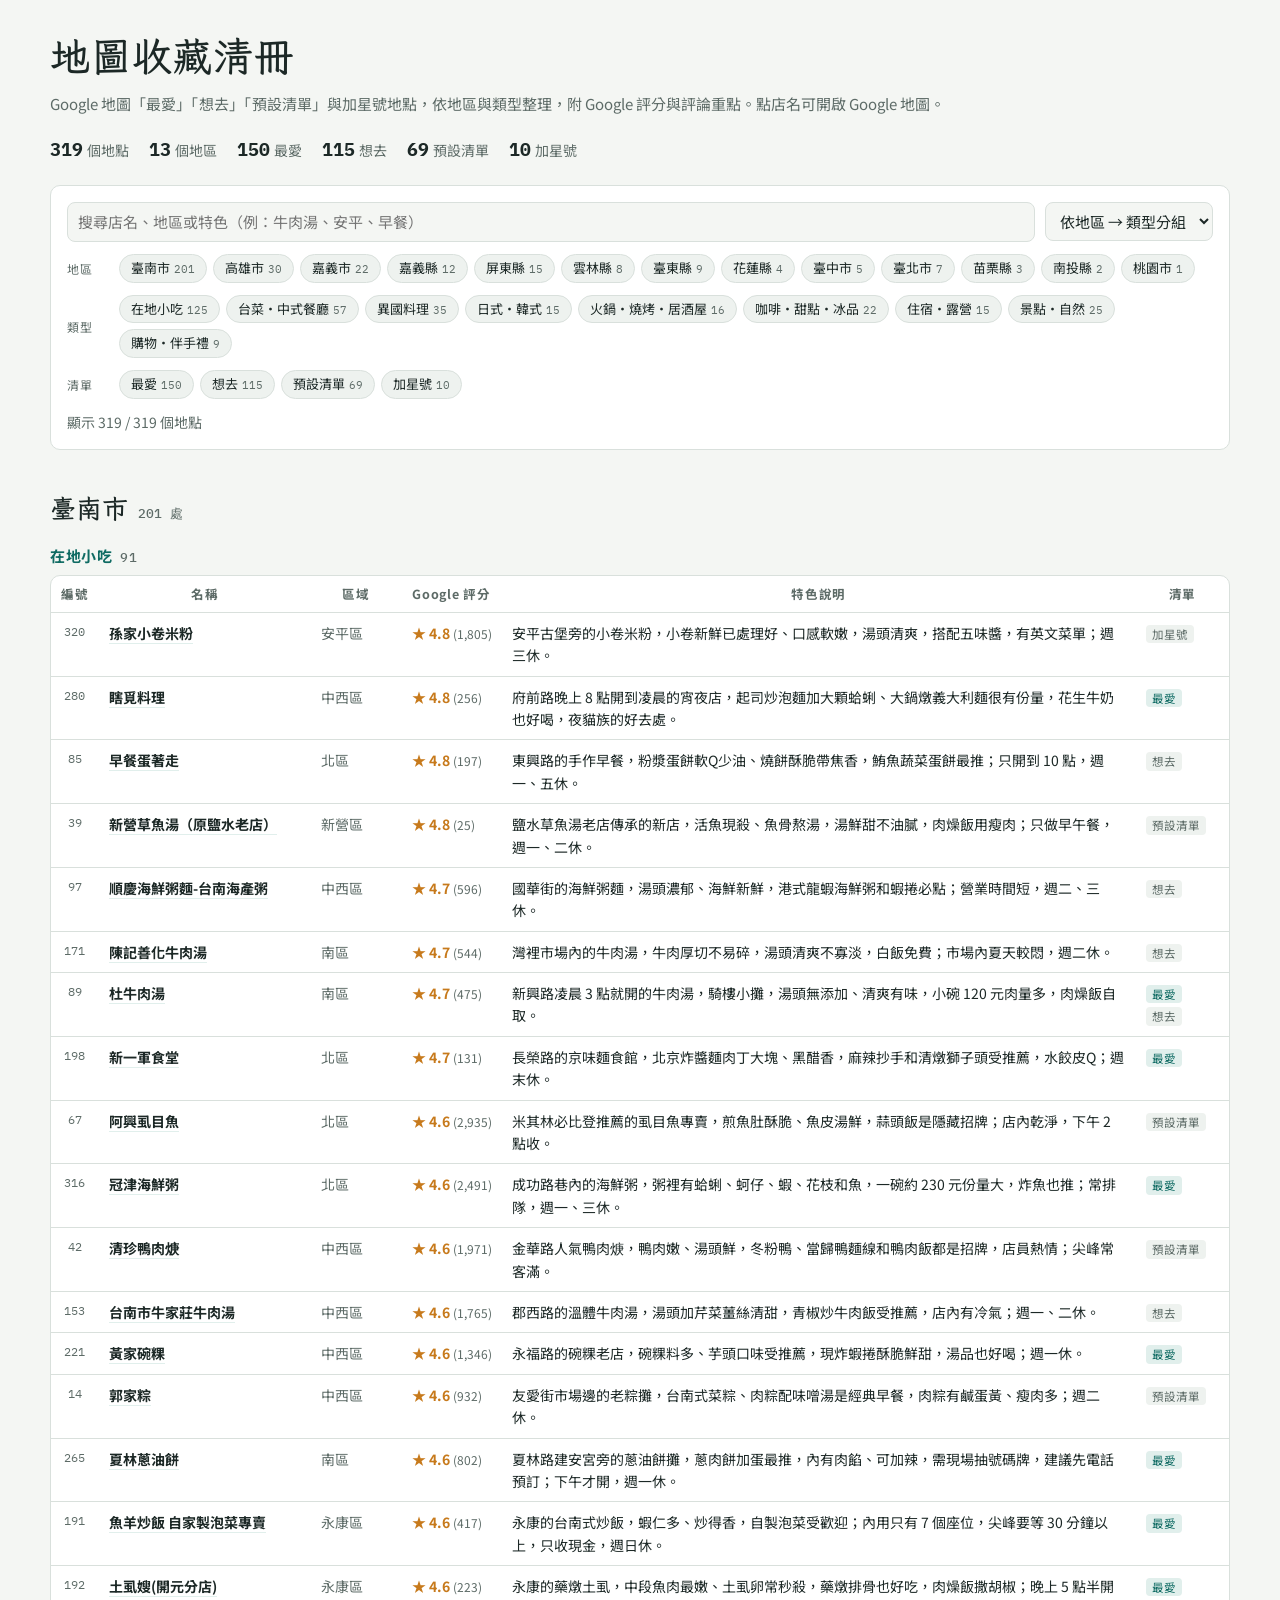
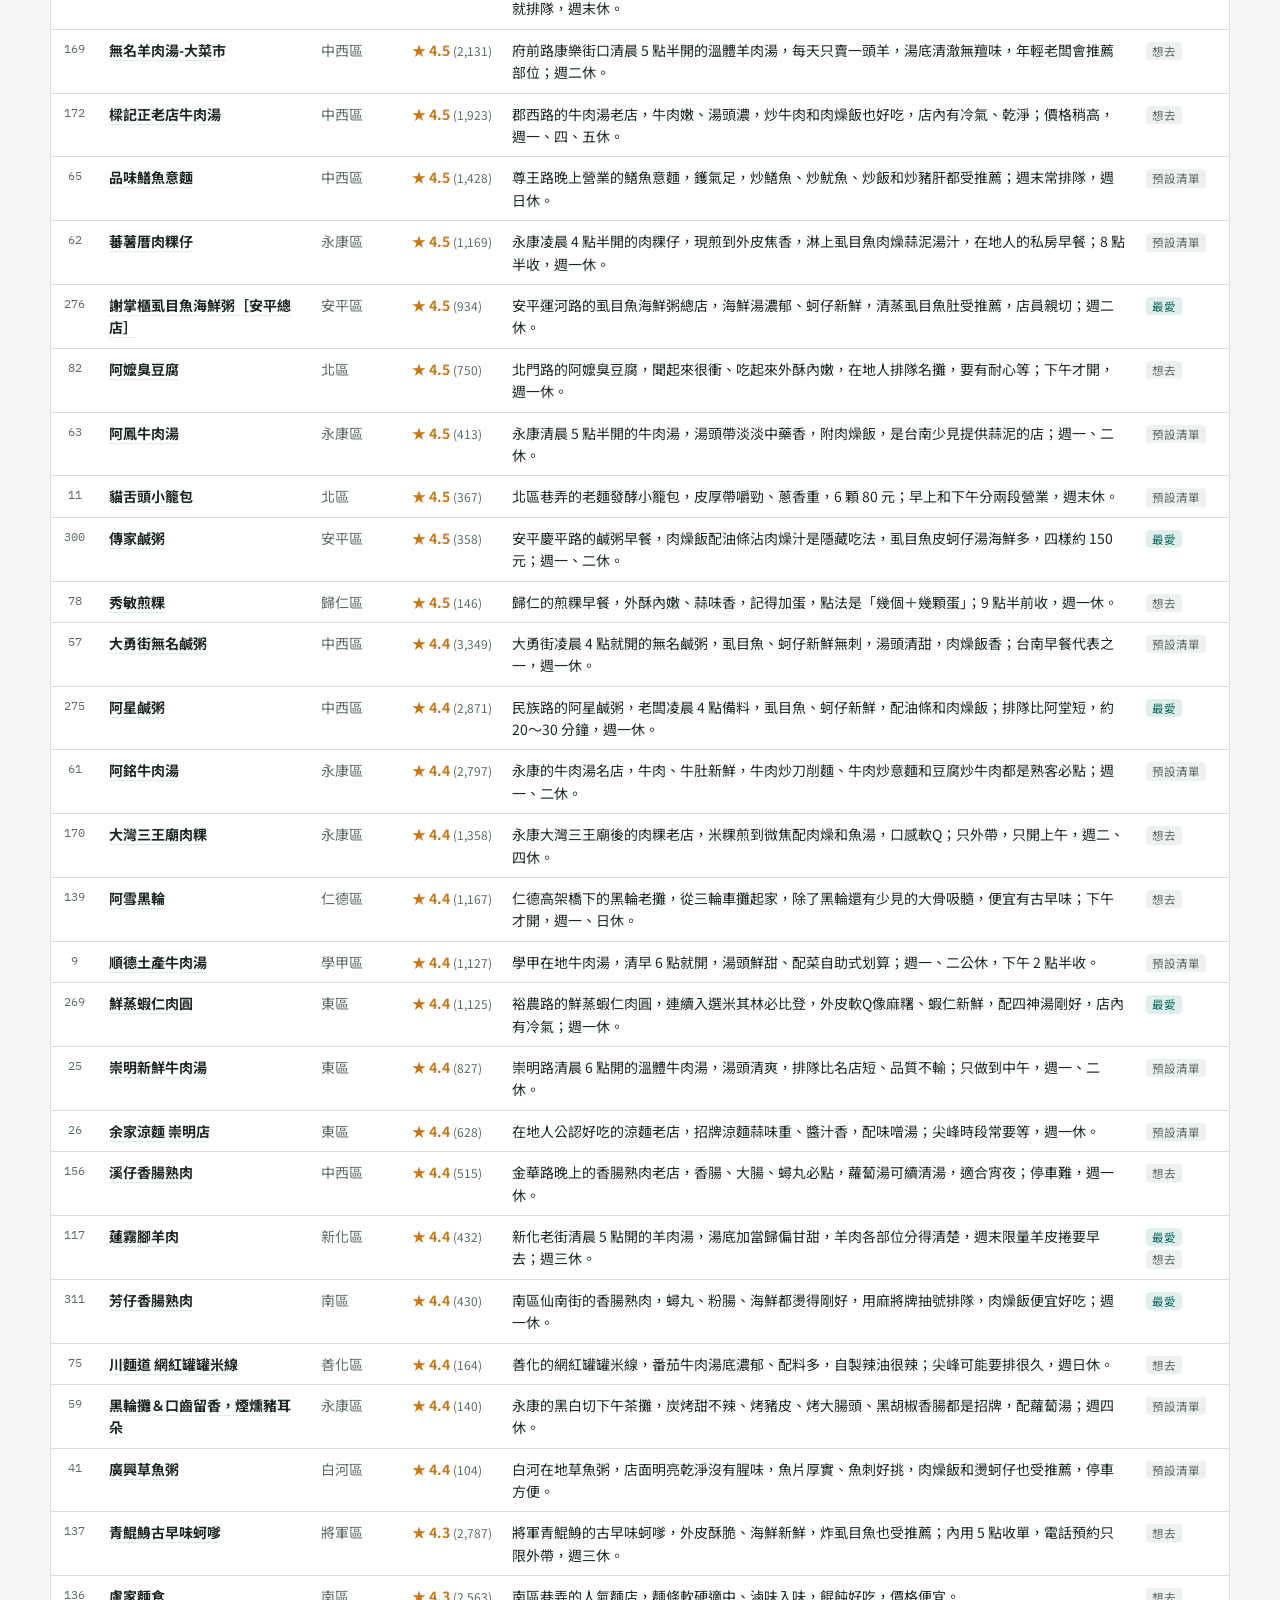
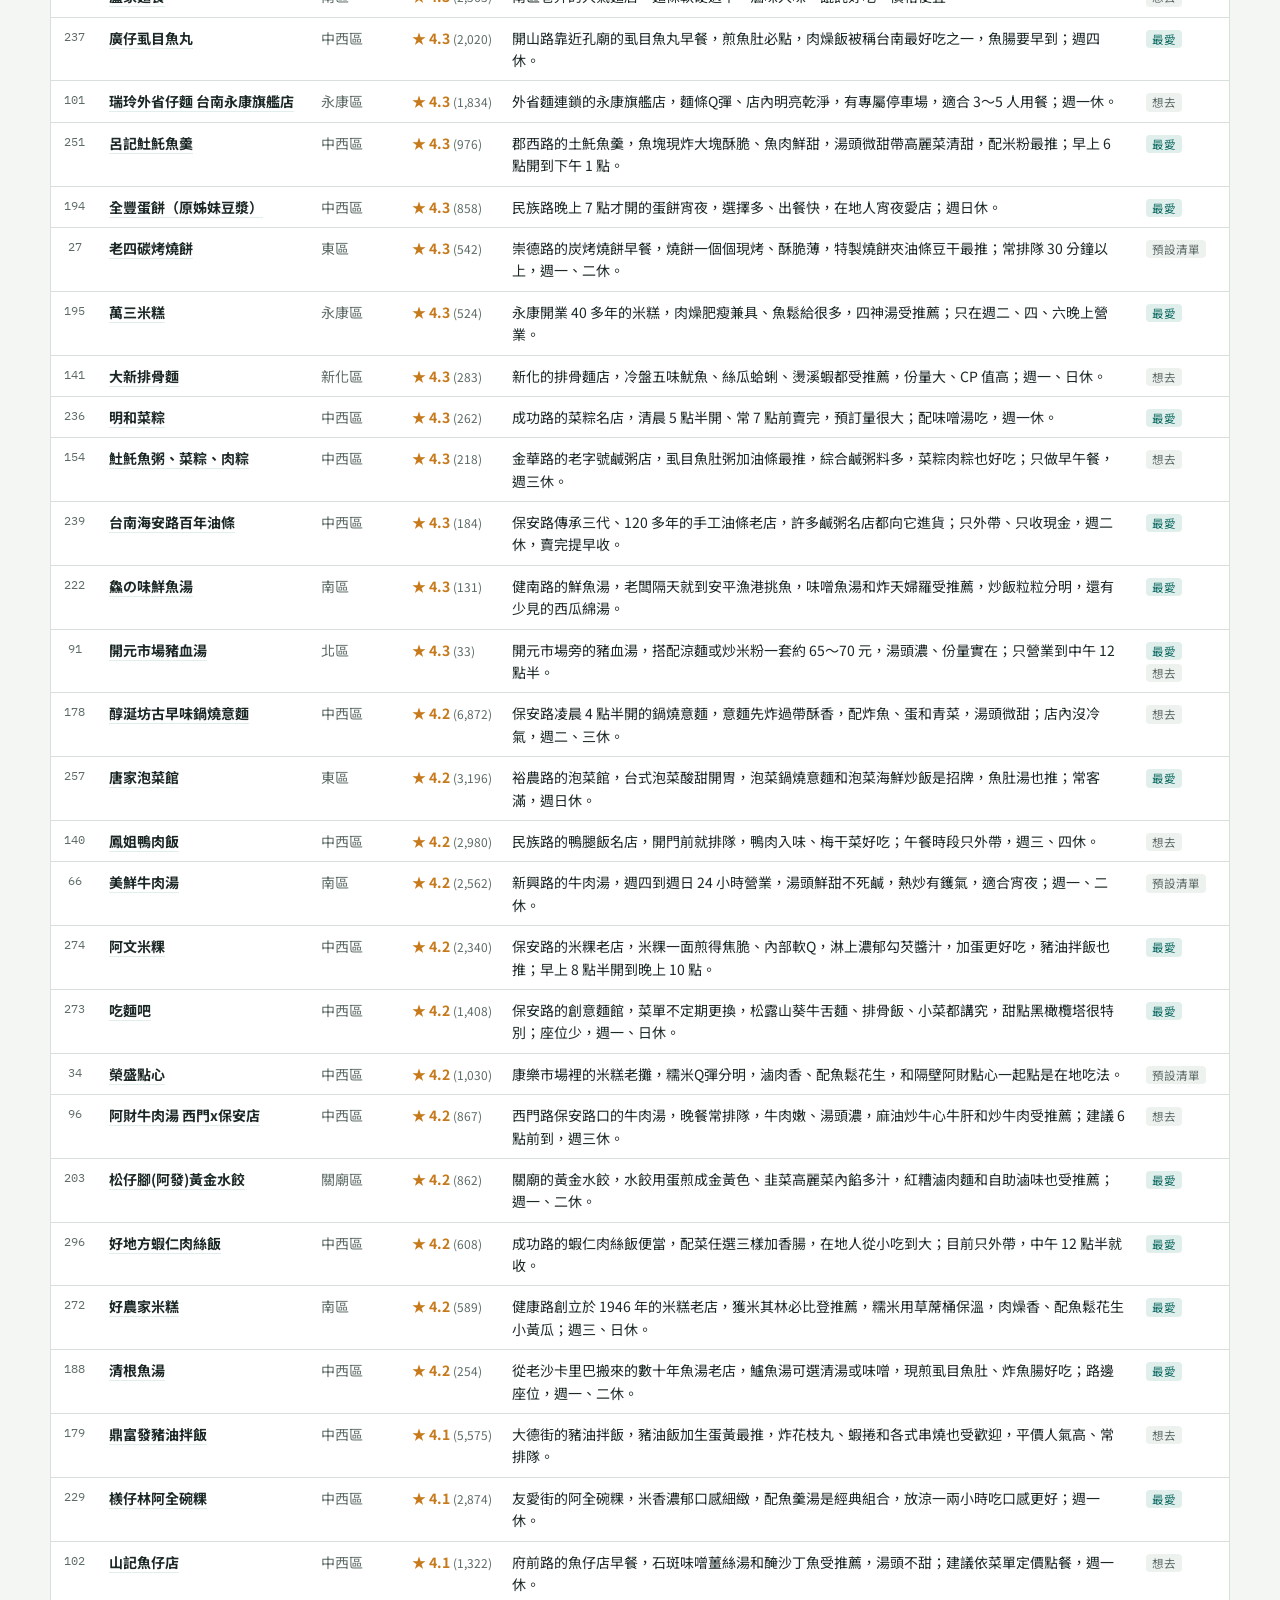
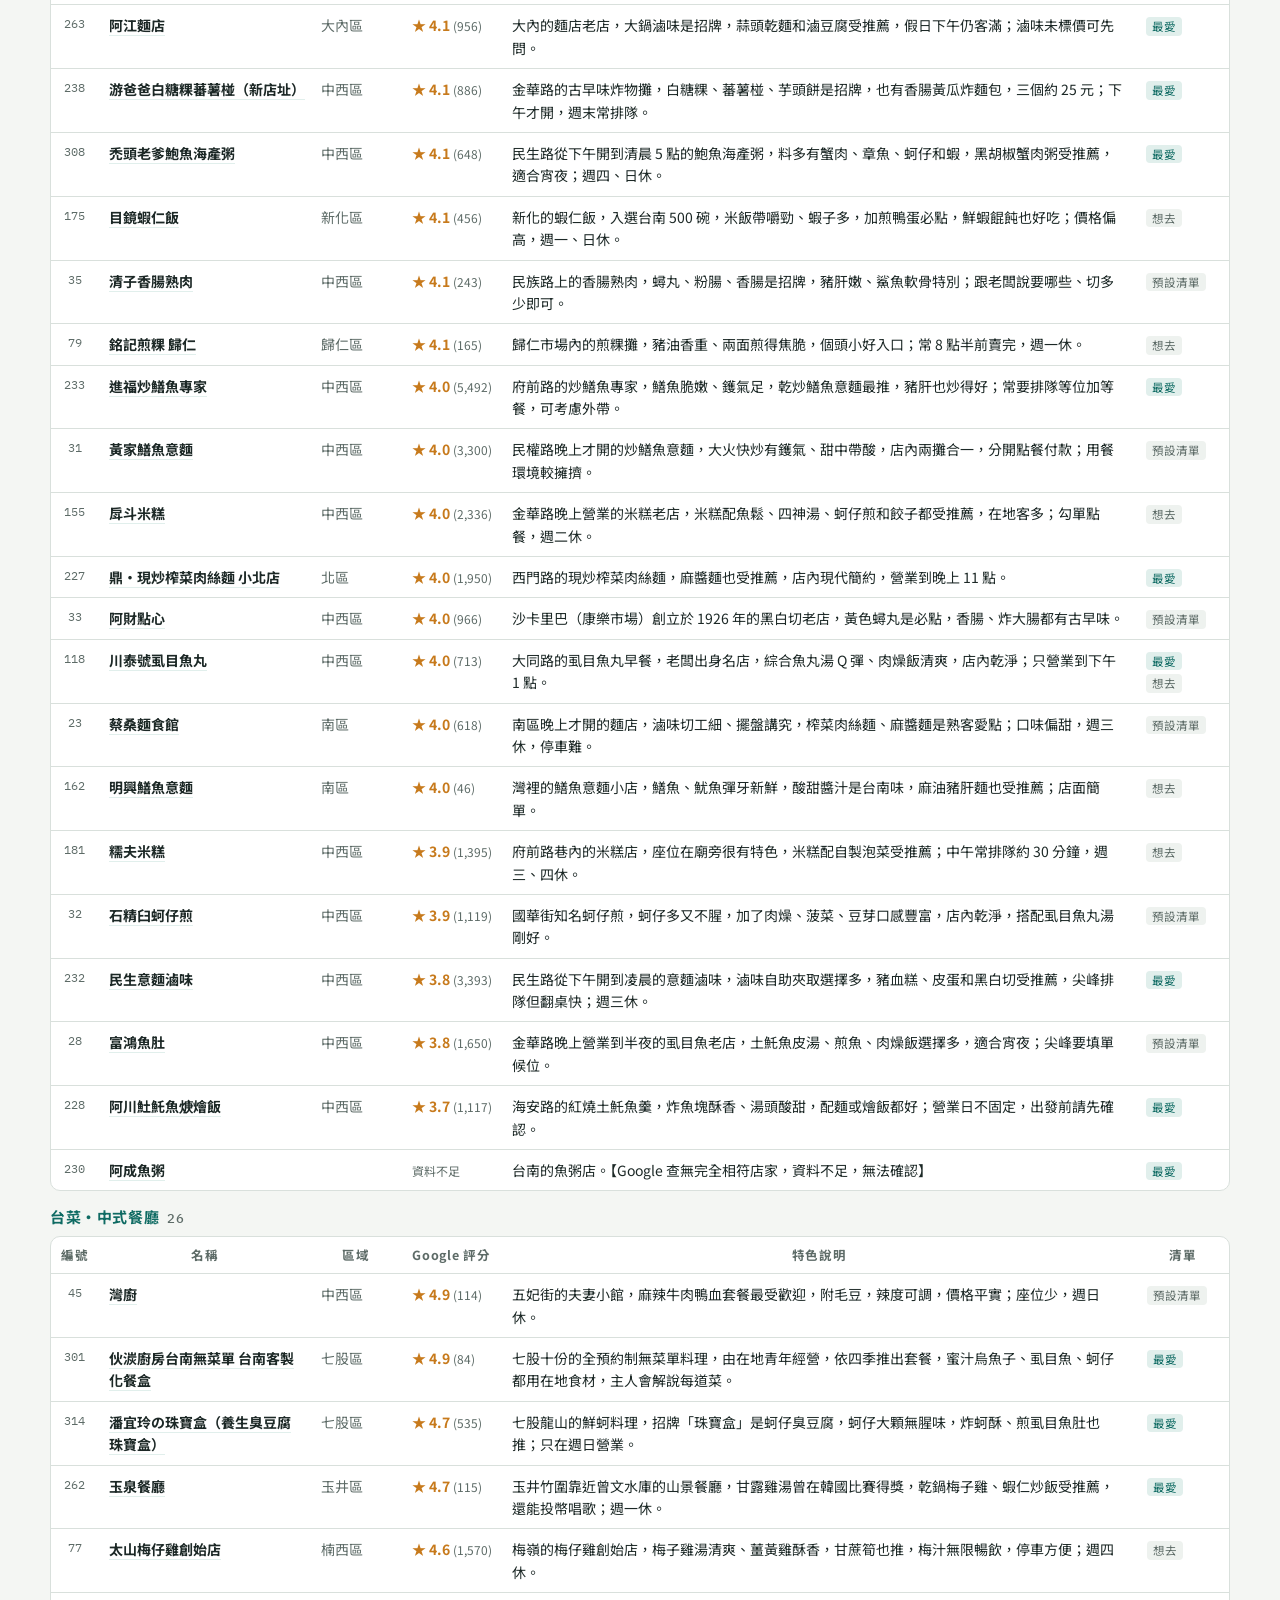
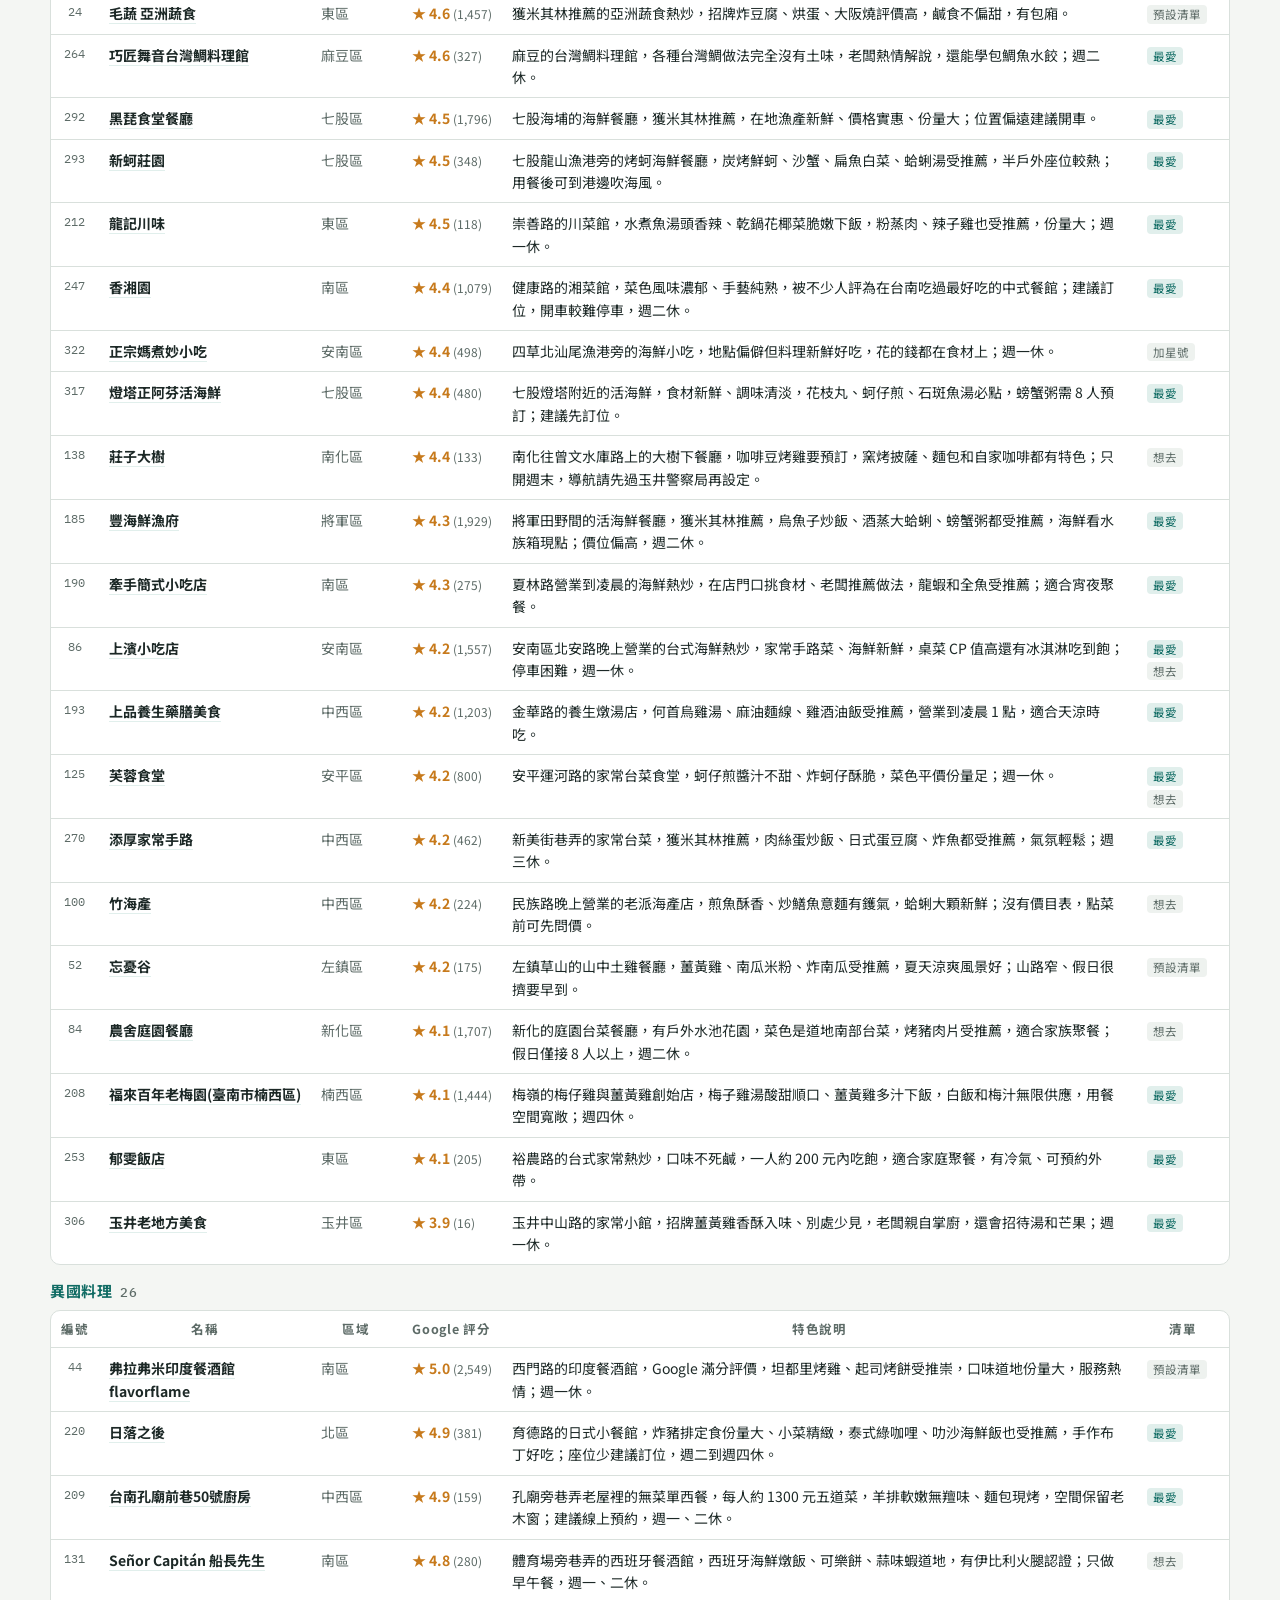
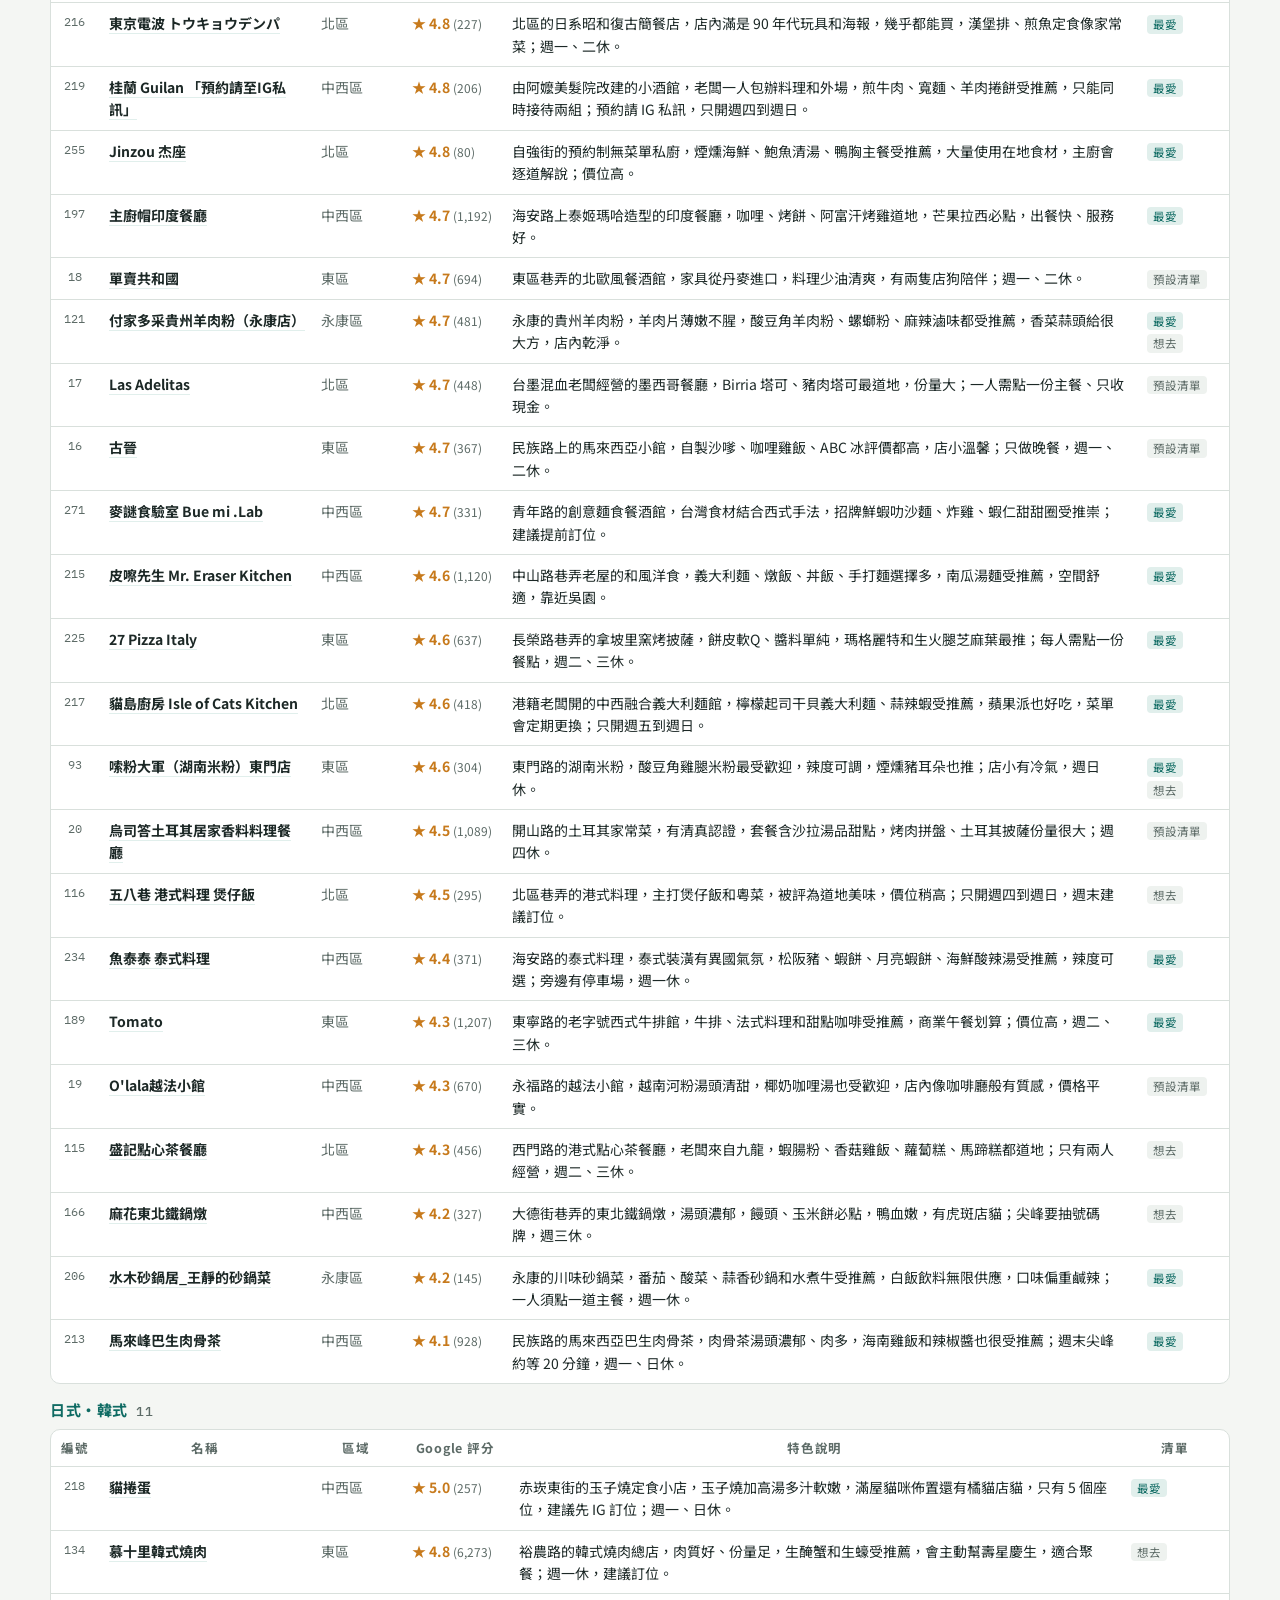
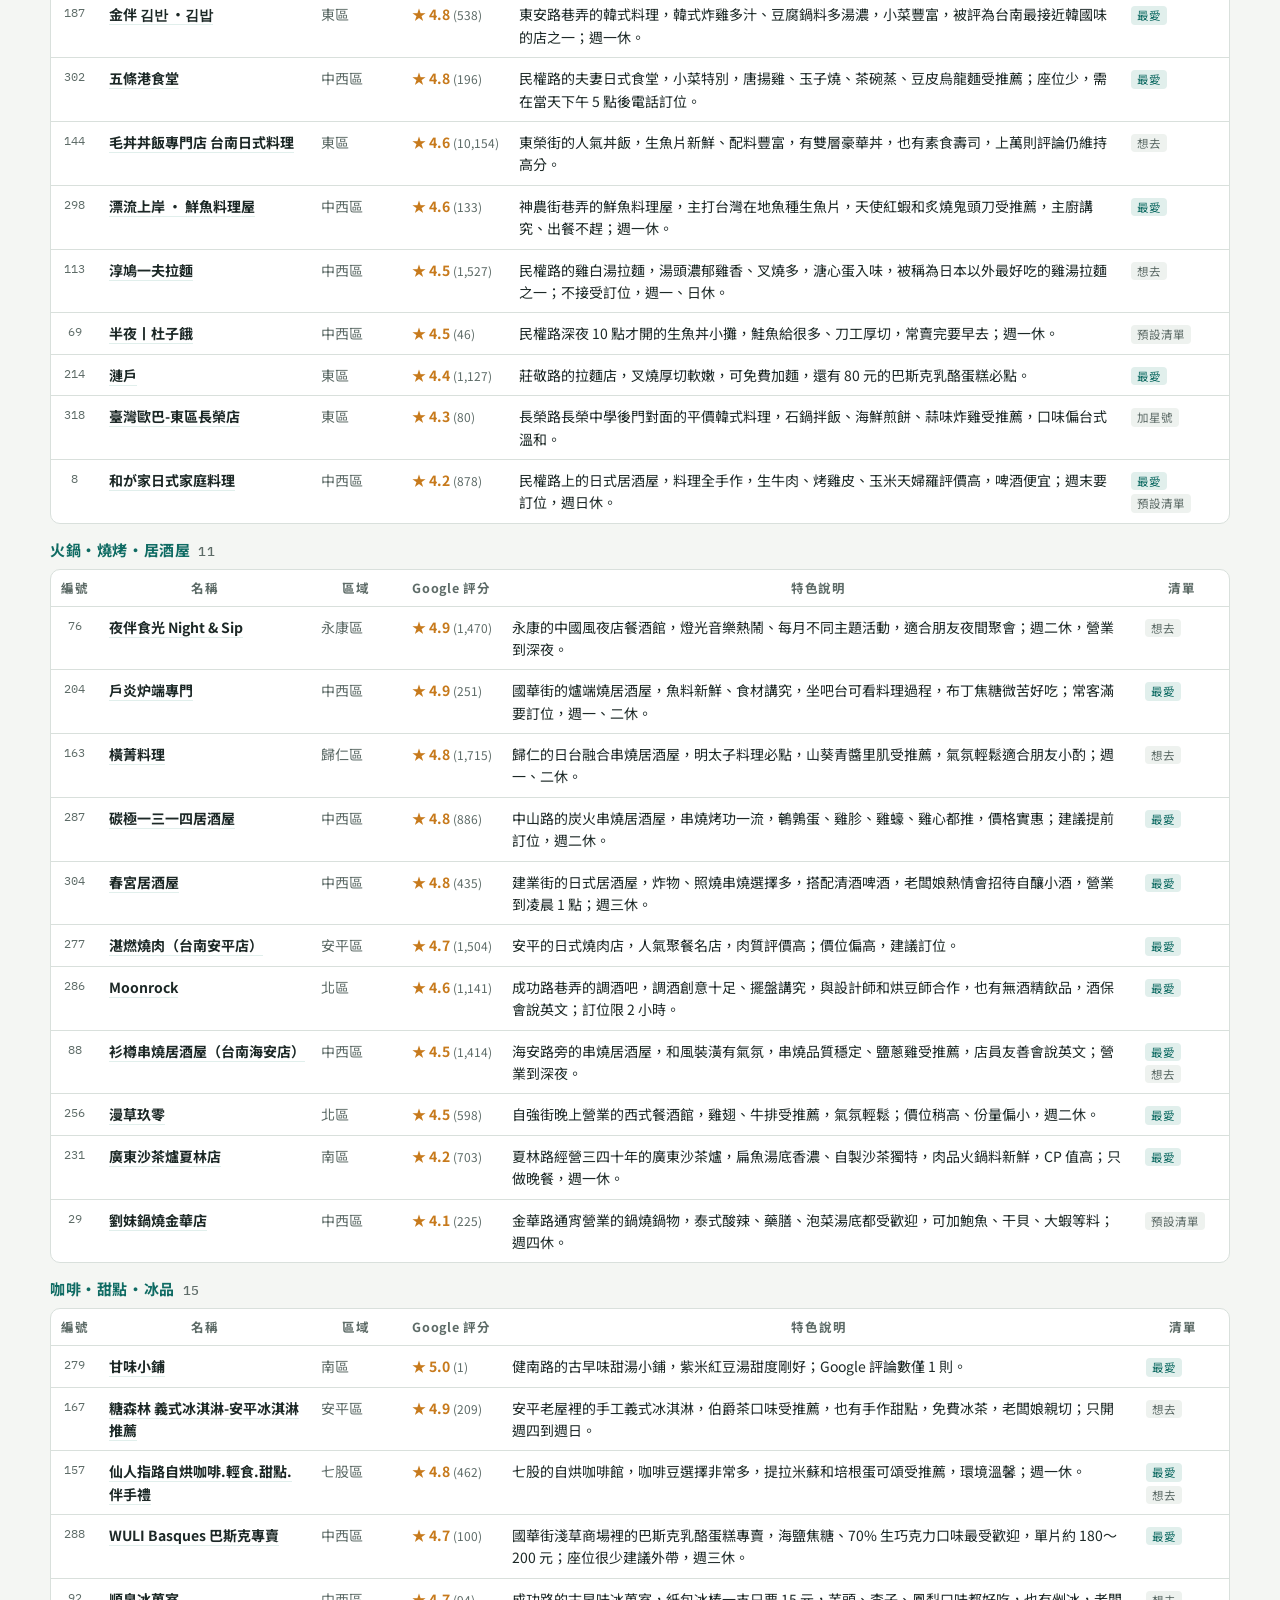
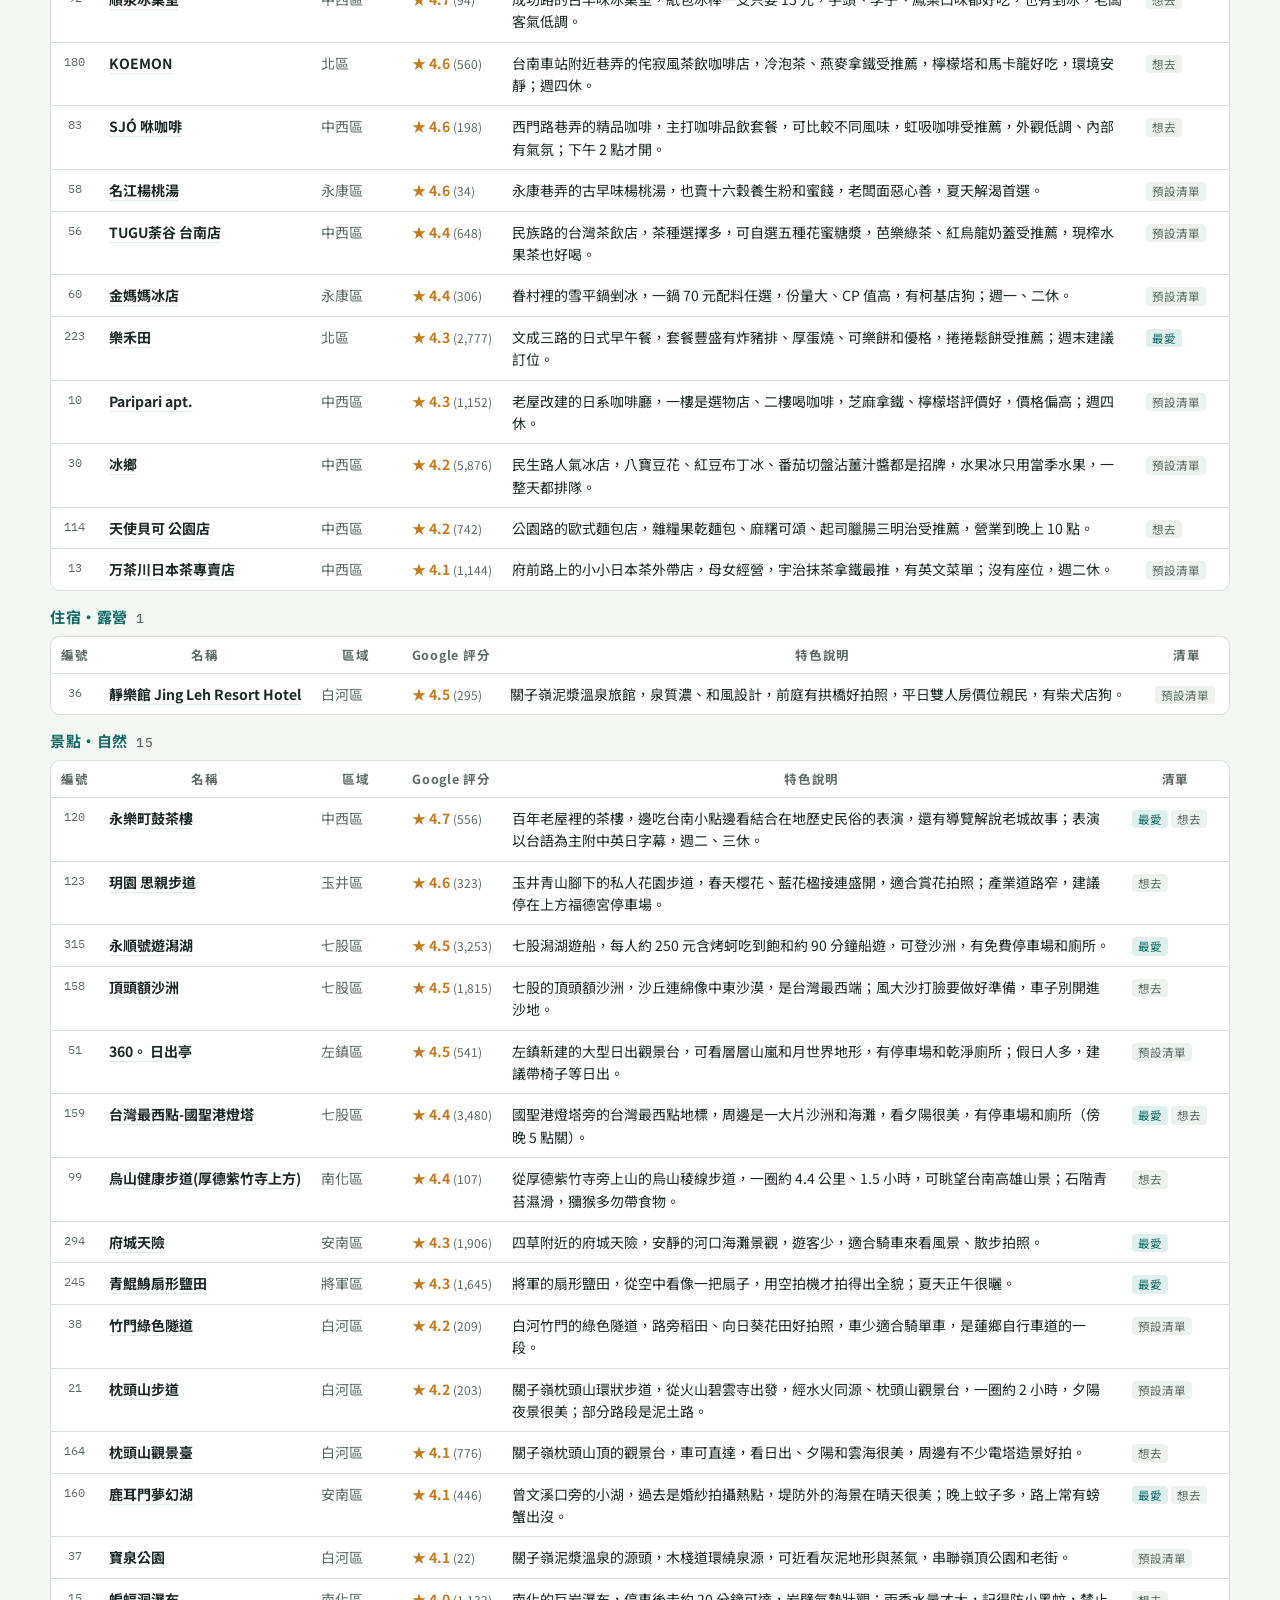
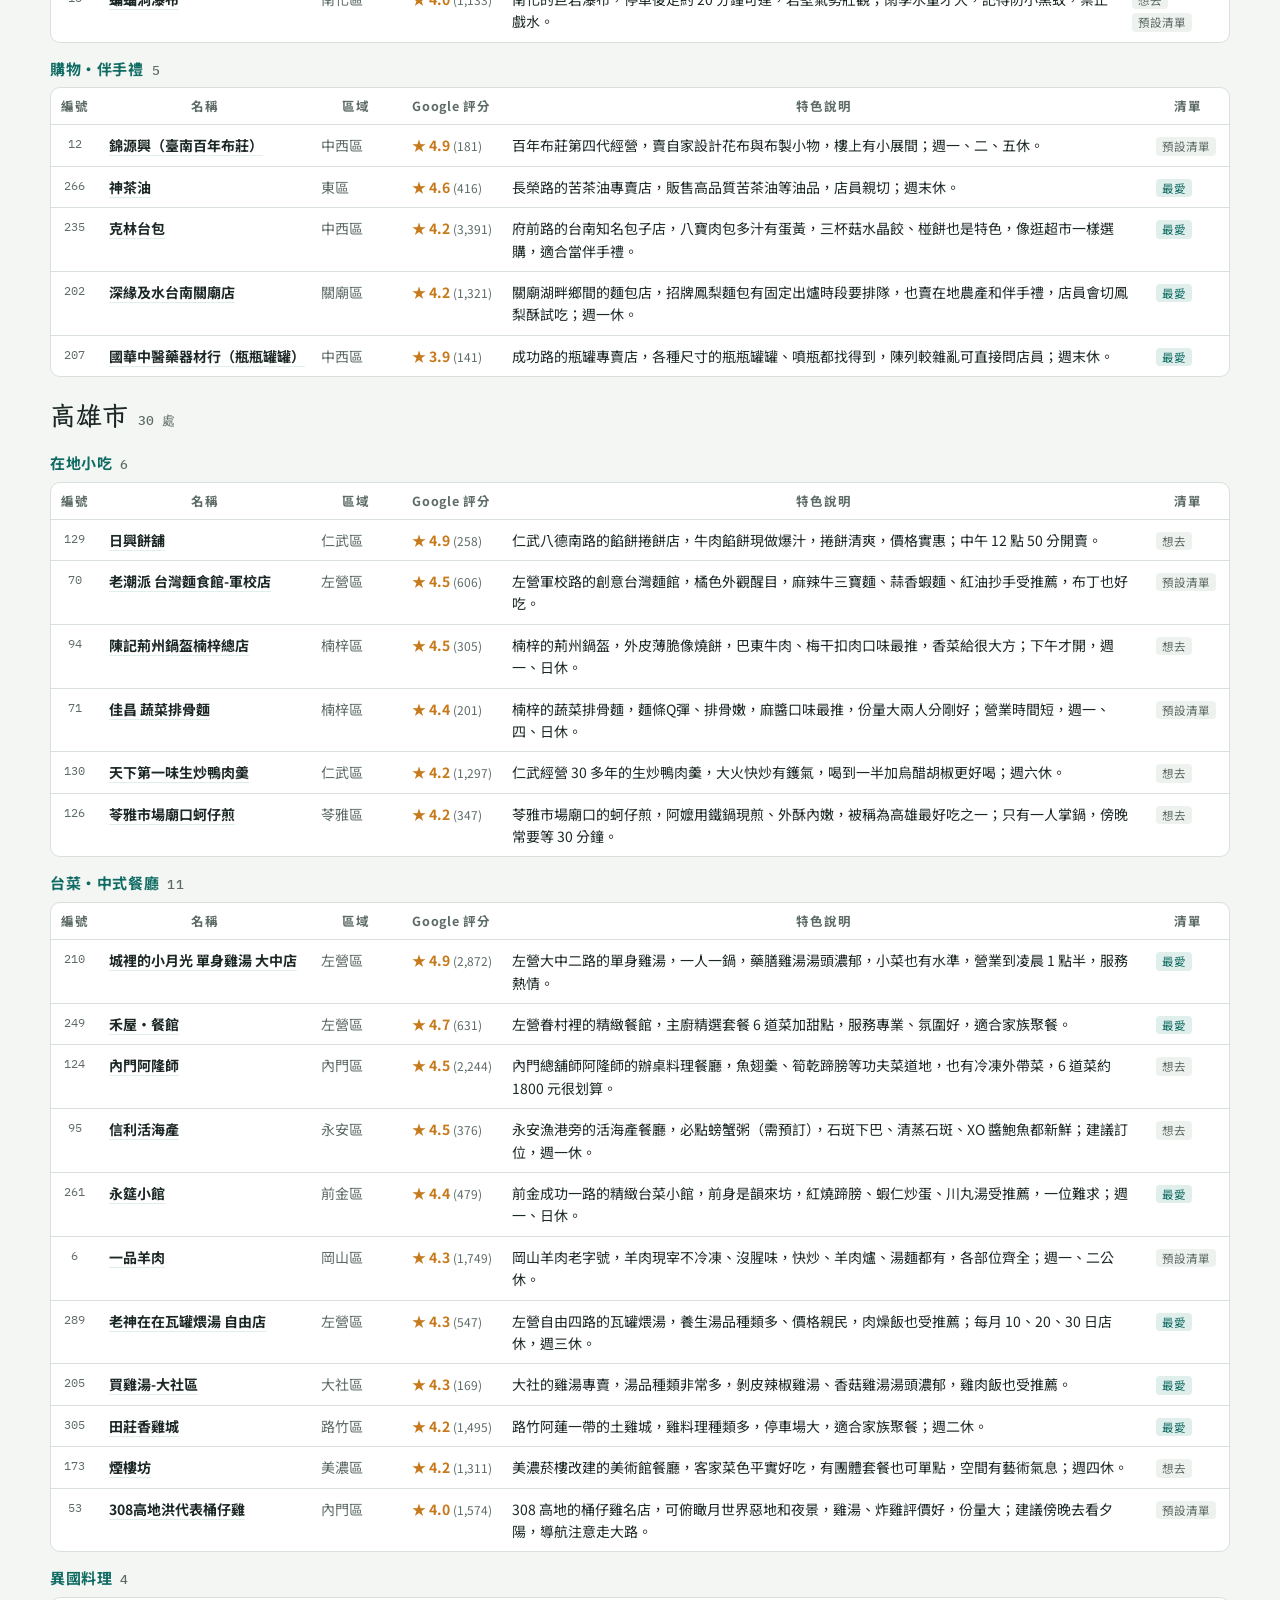
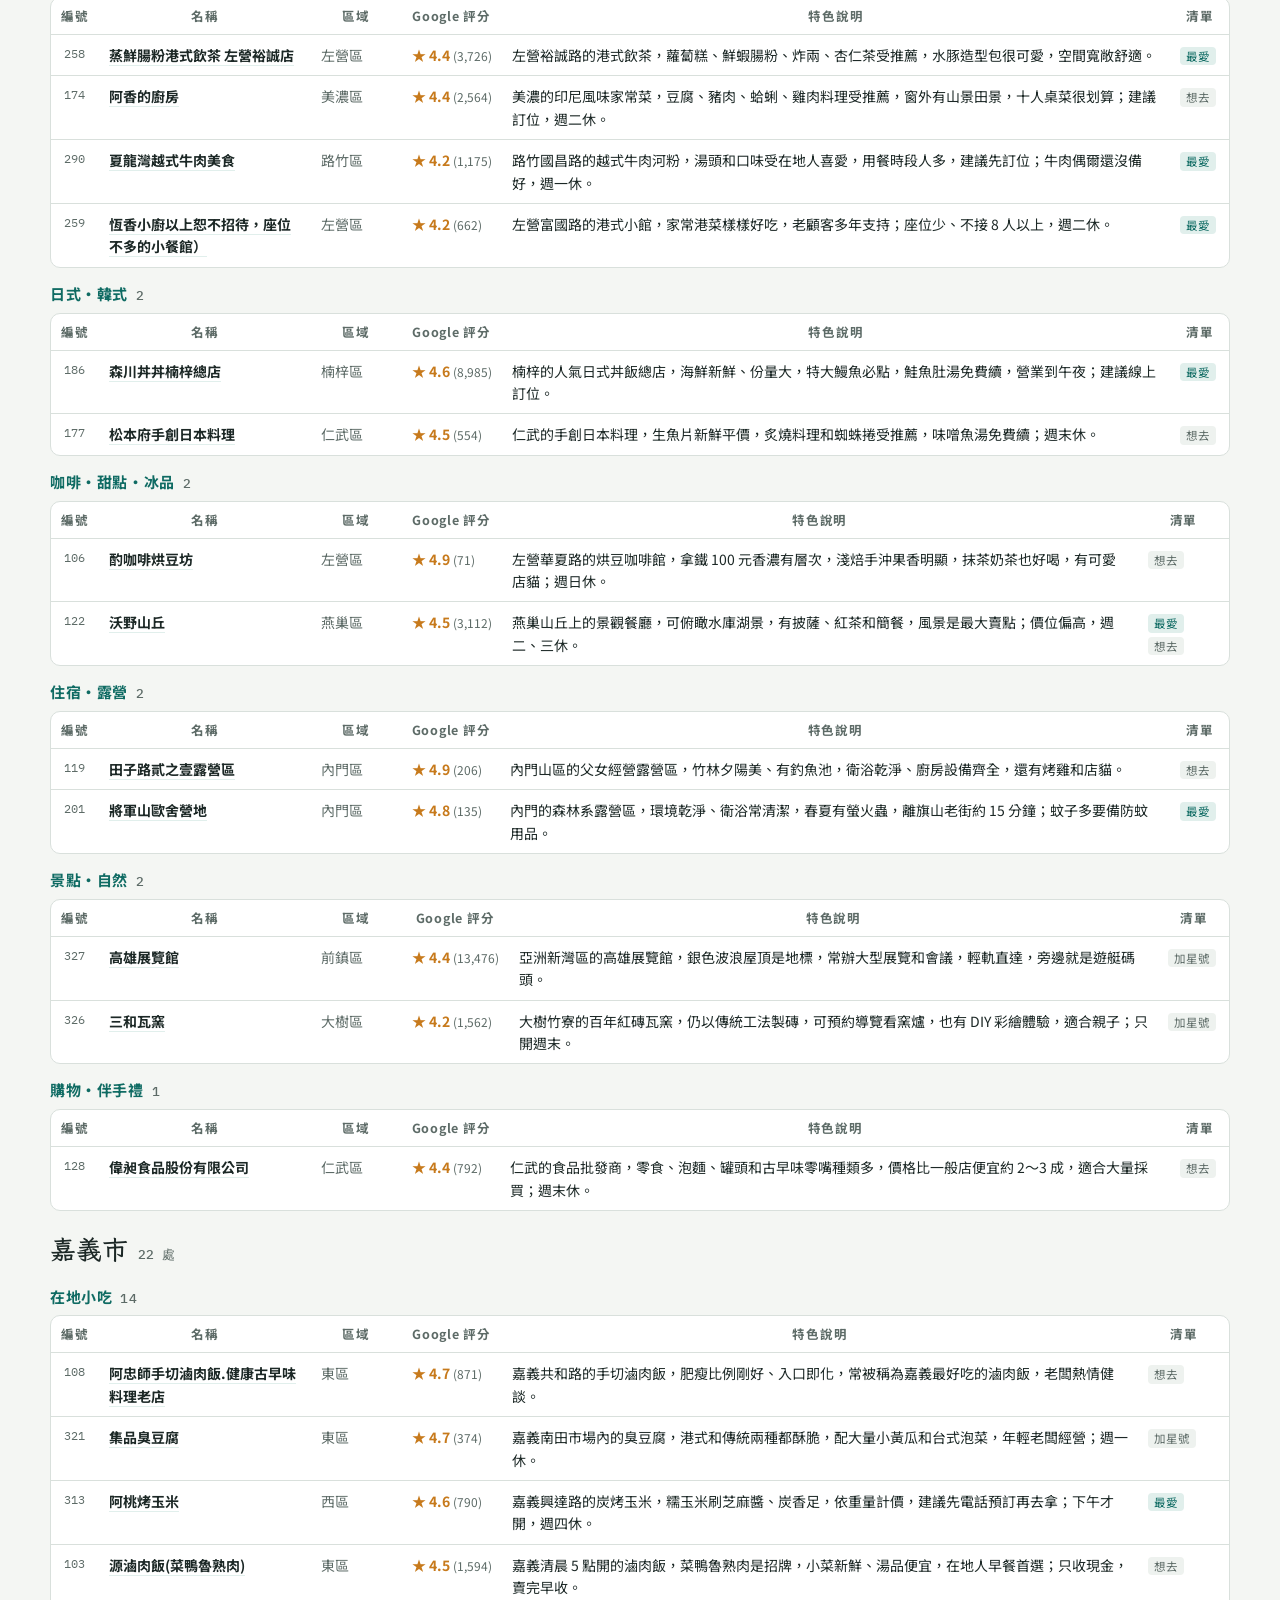
==== 地圖收藏清冊.html @ 6463ebdb "Add cleaned collection without service and address categories" ====
<!doctype html><html><head><meta charset=utf8><meta name=viewport content="width=device-width,initial-scale=1,viewport-fit=cover"><style>:root{color-scheme:light;box-sizing:border-box;padding-top:env(safe-area-inset-top,0px);padding-bottom:env(safe-area-inset-bottom,0px)}html{scroll-padding-top:env(safe-area-inset-top,0px)}body{margin:0;padding:0;font:14px -apple-system,BlinkMacSystemFont,sans-serif;background:#faf9f5;color:#141413}img{max-width:100%}[hidden]:not([hidden=until-found i]){display:none!important}</style></head><body>
<title>地圖收藏清冊</title>
<link rel="preconnect" href="https://fonts.googleapis.com">
<link rel="stylesheet" href="https://fonts.googleapis.com/css2?family=LXGW+WenKai+TC:wght@400;700&family=Noto+Sans+TC:wght@400;500;700&family=IBM+Plex+Mono:wght@500&display=swap">
<style>
/* 版面：頂部摘要＋篩選列，下方依「地區 → 類型」分組的清冊表格；手機改為卡片 */
:root{
  --bg:#f4f6f3; --paper:#ffffff; --fg:#1c2826; --muted:#5d6b67; --line:#d9e0dc;
  --accent:#0f6b63; --accent-soft:#e1efec; --star:#c77a1c; --chip:#eef2ef;
  --f-display:"LXGW WenKai TC","Noto Serif TC",serif;
  --f-body:"Noto Sans TC","PingFang TC","Microsoft JhengHei",sans-serif;
  --f-mono:"IBM Plex Mono",ui-monospace,monospace;
}
@media (prefers-color-scheme:dark){:root:not([data-theme="light"]){
  --bg:#121816; --paper:#1a2220; --fg:#e4ebe8; --muted:#9aa8a3; --line:#2c3734;
  --accent:#5cc2b5; --accent-soft:#1f3532; --star:#f0a64a; --chip:#232d2a; color-scheme:dark}}
:root[data-theme="dark"]{
  --bg:#121816; --paper:#1a2220; --fg:#e4ebe8; --muted:#9aa8a3; --line:#2c3734;
  --accent:#5cc2b5; --accent-soft:#1f3532; --star:#f0a64a; --chip:#232d2a; color-scheme:dark}
*{box-sizing:border-box}
body{background:var(--bg);color:var(--fg);font-family:var(--f-body);font-size:15px;line-height:1.6;padding-inline:16px;padding-block:24px 48px}
.wrap{max-width:1180px;margin:0 auto;display:flex;flex-direction:column;gap:20px}
header h1{font-family:var(--f-display);font-weight:700;font-size:clamp(28px,5vw,40px);margin:0;letter-spacing:.02em;text-wrap:balance}
header p{margin:4px 0 0;color:var(--muted)}
.stats{display:flex;flex-wrap:wrap;gap:8px 20px;font-size:14px;color:var(--muted)}
.stats b{font-family:var(--f-mono);color:var(--fg);font-size:18px;margin-right:4px}
.panel{background:var(--paper);border:1px solid var(--line);border-radius:10px;padding:16px;display:flex;flex-direction:column;gap:12px}
.row{display:flex;gap:10px;flex-wrap:wrap;align-items:center}
.lab{font-size:12px;letter-spacing:.08em;color:var(--muted);min-width:3.5em}
.chips{display:flex;flex-wrap:wrap;gap:6px;flex:1;min-width:0}
.chip{border:1px solid var(--line);background:var(--chip);color:var(--fg);border-radius:999px;padding:3px 11px;font:inherit;font-size:13px;cursor:pointer}
.chip span{font-family:var(--f-mono);font-size:11px;color:var(--muted);margin-left:4px}
.chip[aria-pressed="true"]{background:var(--accent);border-color:var(--accent);color:var(--paper)}
.chip[aria-pressed="true"] span{color:var(--paper);opacity:.8}
.chip:focus-visible,input:focus-visible,select:focus-visible,a:focus-visible{outline:2px solid var(--accent);outline-offset:2px}
input,select{font:inherit;color:var(--fg);background:var(--bg);border:1px solid var(--line);border-radius:8px;padding:7px 10px}
#q{flex:1;min-width:180px}
.count{color:var(--muted);font-size:14px}
h2.region{font-family:var(--f-display);font-size:26px;margin:18px 0 4px;display:flex;align-items:baseline;gap:10px}
h2.region small,h3.cat small{font-family:var(--f-mono);font-size:13px;color:var(--muted);font-weight:500}
h3.cat{font-size:15px;color:var(--accent);margin:14px 0 6px;letter-spacing:.04em;display:flex;gap:8px;align-items:baseline}
.tbl{overflow-x:auto;background:var(--paper);border:1px solid var(--line);border-radius:10px}
table{width:100%;border-collapse:collapse;font-size:14px}
th{text-align:center;font-weight:700;font-size:12.5px;color:var(--muted);letter-spacing:.06em;padding:8px 10px;border-bottom:1px solid var(--line);white-space:nowrap}
td{text-align:left;padding:9px 10px;border-bottom:1px solid var(--line);vertical-align:top}
tr:last-child td{border-bottom:0}
td.no{text-align:center;font-family:var(--f-mono);color:var(--muted);font-size:12px;width:3.5em}
td.nm{min-width:10em;width:18%}
td.nm a{color:var(--fg);font-weight:700;text-decoration:none;border-bottom:1px solid var(--accent-soft)}
td.nm a:hover{color:var(--accent);border-color:var(--accent)}
td.ar{white-space:nowrap;color:var(--muted);width:6.5em}
td.rt{white-space:nowrap;width:7em;font-variant-numeric:tabular-nums}
.star{color:var(--star);font-weight:700}
.rc{color:var(--muted);font-size:12px}
.na{color:var(--muted);font-size:12px}
td.ds{min-width:16em}
.tag{display:inline-block;font-size:11.5px;border-radius:4px;padding:0 6px;margin:1px 3px 1px 0;background:var(--chip);color:var(--muted);white-space:nowrap}
.tag.最愛{background:var(--accent-soft);color:var(--accent)}
.note{color:var(--muted);font-size:13px;line-height:1.7}
.empty{padding:24px;text-align:center;color:var(--muted)}
@media (max-width:720px){
  table,tbody,tr,td{display:block;width:100%}
  thead{display:none}
  tr{display:grid;grid-template-columns:auto 1fr auto;gap:2px 10px;padding:12px;border-bottom:1px solid var(--line)}
  td{border:0;padding:0;width:auto!important;min-width:0!important}
  td.no{grid-row:1;align-self:center}
  td.nm{grid-column:2}
  td.rt{grid-column:3;grid-row:1;text-align:right}
  td.ar{grid-column:2/4;font-size:12.5px}
  td.ds{grid-column:1/4;margin-top:4px}
  td.ls{grid-column:1/4}
}
</style>

<div class="wrap">
<header>
  <h1>地圖收藏清冊</h1>
  <p>Google 地圖「最愛」「想去」「預設清單」與加星號地點，依地區與類型整理，附 Google 評分與評論重點。點店名可開啟 Google 地圖。</p>
</header>
<div class="stats" id="stats"></div>

<section class="panel" aria-label="篩選">
  <div class="row">
    <input id="q" type="search" placeholder="搜尋店名、地區或特色（例：牛肉湯、安平、早餐）" aria-label="搜尋">
    <select id="sort" aria-label="排序">
      <option value="group">依地區 → 類型分組</option>
      <option value="rating">評分高到低</option>
      <option value="count">評論數多到少</option>
    </select>
  </div>
  <div class="row"><span class="lab">地區</span><div class="chips" id="fRegion"></div></div>
  <div class="row"><span class="lab">類型</span><div class="chips" id="fCat"></div></div>
  <div class="row"><span class="lab">清單</span><div class="chips" id="fList"></div></div>
  <div class="count" id="count"></div>
</section>

<main id="out"></main>

<p class="note">資料說明：評分與評論數取自 Google 地點資料（2026 年 10 月 1 日查詢），會隨時間變動。特色說明依 Google 評論內容整理改寫。標示「資料不足」者為 Google 查無相符店家或僅儲存地址。「生活服務」與「其他（僅地址）」兩類已移除。原「靜脈雷射」清單、儲存的網頁與圖片未列入。</p>
</div>

<script>
const DATA=[{"id":1,"n":"巴奈","c":"臺東縣","d":"長濱鄉","t":"住宿露營","r":4.4,"k":121,"s":"長濱三間村的山海景民宿，房間窗外同時看得到海和山，環境安靜整潔，主人親切；VIP 房最受推薦。","u":"https://www.google.com/maps?cid=1408421919270655817","l":["想去","預設清單"]},{"id":2,"n":"金崙有樂町溫泉民宿","c":"臺東縣","d":"太麻里鄉","t":"住宿露營","r":4.6,"k":356,"s":"金崙溫泉區的新民宿，房內浴缸可泡溫泉水，離海邊和餐廳都近，CP 值高；停車位只有 4 個。","u":"https://www.google.com/maps?cid=14788453729865154757","l":["預設清單","加星號"]},{"id":3,"n":"東金民宿","c":"臺東縣","d":"太麻里鄉","t":"住宿露營","r":4.6,"k":585,"s":"金崙溫泉民宿，有男女分房背包床位，檜木交誼廳、露台雙溫泉池，單車環島客很愛；床位空間較擠。","u":"https://www.google.com/maps?cid=5166054258339673270","l":["想去","預設清單","加星號"]},{"id":4,"n":"打個蛋海旅","c":"臺東縣","d":"太麻里鄉","t":"住宿露營","r":4.6,"k":402,"s":"金崙部落裡的海旅民宿，走 3 分鐘就能看太平洋日出，早餐用心、房間乾淨；停車較不方便。","u":"https://www.google.com/maps?cid=15494649207680315650","l":["想去","預設清單"]},{"id":5,"n":"聽風 說故事","c":"臺東縣","d":"長濱鄉","t":"住宿露營","r":4.6,"k":143,"s":"長濱山腰只有兩間房的療癒系民宿，大草皮配海景，房內有不少藏書，適合放空；位置偏遠要自行開車。","u":"https://www.google.com/maps?cid=11732431520822043429","l":["預設清單"]},{"id":6,"n":"一品羊肉","c":"高雄市","d":"岡山區","t":"中式台菜","r":4.3,"k":1749,"s":"岡山羊肉老字號，羊肉現宰不冷凍、沒腥味，快炒、羊肉爐、湯麵都有，各部位齊全；週一、二公休。","u":"https://www.google.com/maps?cid=5394845954363780766","l":["預設清單"]},{"id":7,"n":"米粒教育家","c":"臺東縣","d":"長濱鄉","t":"住宿露營","r":4.9,"k":266,"s":"長濱竹湖村的海景民宿，陽台就能看日出，房間乾淨，老闆娘手作早餐，還有友善的店狗；可帶寵物。","u":"https://www.google.com/maps?cid=5100201454257403753","l":["預設清單"]},{"id":8,"n":"和が家日式家庭料理","c":"臺南市","d":"中西區","t":"日韓料理","r":4.2,"k":878,"s":"民權路上的日式居酒屋，料理全手作，生牛肉、烤雞皮、玉米天婦羅評價高，啤酒便宜；週末要訂位，週日休。","u":"https://www.google.com/maps?cid=17779812273281332611","l":["最愛","預設清單"]},{"id":9,"n":"順德土產牛肉湯","c":"臺南市","d":"學甲區","t":"在地小吃","r":4.4,"k":1127,"s":"學甲在地牛肉湯，清早 6 點就開，湯頭鮮甜、配菜自助式划算；週一、二公休，下午 2 點半收。","u":"https://www.google.com/maps?cid=13442512205383881485","l":["預設清單"]},{"id":10,"n":"Paripari apt.","c":"臺南市","d":"中西區","t":"咖啡甜點冰品","r":4.3,"k":1152,"s":"老屋改建的日系咖啡廳，一樓是選物店、二樓喝咖啡，芝麻拿鐵、檸檬塔評價好，價格偏高；週四休。","u":"https://www.google.com/maps?cid=1536282542380505215","l":["預設清單"]},{"id":11,"n":"貓舌頭小籠包","c":"臺南市","d":"北區","t":"在地小吃","r":4.5,"k":367,"s":"北區巷弄的老麵發酵小籠包，皮厚帶嚼勁、蔥香重，6 顆 80 元；早上和下午分兩段營業，週末休。","u":"https://www.google.com/maps?cid=1772611515128987895","l":["預設清單"]},{"id":12,"n":"錦源興（臺南百年布莊）","c":"臺南市","d":"中西區","t":"購物伴手禮","r":4.9,"k":181,"s":"百年布莊第四代經營，賣自家設計花布與布製小物，樓上有小展間；週一、二、五休。","u":"https://www.google.com/maps?cid=12156611748092961735","l":["預設清單"]},{"id":13,"n":"万茶川日本茶專賣店","c":"臺南市","d":"中西區","t":"咖啡甜點冰品","r":4.1,"k":1144,"s":"府前路上的小小日本茶外帶店，母女經營，宇治抹茶拿鐵最推，有英文菜單；沒有座位，週二休。","u":"https://www.google.com/maps?cid=12115424468968101369","l":["預設清單"]},{"id":14,"n":"郭家粽","c":"臺南市","d":"中西區","t":"在地小吃","r":4.6,"k":932,"s":"友愛街市場邊的老粽攤，台南式菜粽、肉粽配味噌湯是經典早餐，肉粽有鹹蛋黃、瘦肉多；週二休。","u":"https://www.google.com/maps?cid=14926638451550305091","l":["預設清單"]},{"id":15,"n":"蝙蝠洞瀑布","c":"臺南市","d":"南化區","t":"景點步道","r":4.0,"k":1133,"s":"南化的巨岩瀑布，停車後走約 20 分鐘可達，岩壁氣勢壯觀；雨季水量才大，記得防小黑蚊，禁止戲水。","u":"https://www.google.com/maps?cid=6667476461141701099","l":["想去","預設清單"]},{"id":16,"n":"古晉","c":"臺南市","d":"東區","t":"異國料理","r":4.7,"k":367,"s":"民族路上的馬來西亞小館，自製沙嗲、咖哩雞飯、ABC 冰評價都高，店小溫馨；只做晚餐，週一、二休。","u":"https://www.google.com/maps?cid=4296349761048038172","l":["預設清單"]},{"id":17,"n":"Las Adelitas","c":"臺南市","d":"北區","t":"異國料理","r":4.7,"k":448,"s":"台墨混血老闆經營的墨西哥餐廳，Birria 塔可、豬肉塔可最道地，份量大；一人需點一份主餐、只收現金。","u":"https://www.google.com/maps?cid=3223586458312580523","l":["預設清單"]},{"id":18,"n":"單賣共和國","c":"臺南市","d":"東區","t":"異國料理","r":4.7,"k":694,"s":"東區巷弄的北歐風餐酒館，家具從丹麥進口，料理少油清爽，有兩隻店狗陪伴；週一、二休。","u":"https://www.google.com/maps?cid=10394358015180768140","l":["預設清單"]},{"id":19,"n":"O'lala越法小館","c":"臺南市","d":"中西區","t":"異國料理","r":4.3,"k":670,"s":"永福路的越法小館，越南河粉湯頭清甜，椰奶咖哩湯也受歡迎，店內像咖啡廳般有質感，價格平實。","u":"https://www.google.com/maps?cid=10712872559068147522","l":["預設清單"]},{"id":20,"n":"烏司答土耳其居家香料料理餐廳","c":"臺南市","d":"中西區","t":"異國料理","r":4.5,"k":1089,"s":"開山路的土耳其家常菜，有清真認證，套餐含沙拉湯品甜點，烤肉拼盤、土耳其披薩份量很大；週四休。","u":"https://www.google.com/maps?cid=15470558694262850818","l":["預設清單"]},{"id":21,"n":"枕頭山步道","c":"臺南市","d":"白河區","t":"景點步道","r":4.2,"k":203,"s":"關子嶺枕頭山環狀步道，從火山碧雲寺出發，經水火同源、枕頭山觀景台，一圈約 2 小時，夕陽夜景很美；部分路段是泥土路。","u":"https://www.google.com/maps?cid=16661581568239369490","l":["預設清單"]},{"id":22,"n":"那一間串燒、熱炒店","c":"臺中市","d":"豐原區","t":"火鍋燒烤居酒屋","r":4.6,"k":128,"s":"豐原的串燒熱炒宵夜店，營業到凌晨 2 點，炒飯、金沙豆腐、沙茶魚片受推薦，份量大適合聚餐；附近難停車。","u":"https://www.google.com/maps?cid=11354130717853274040","l":["預設清單"]},{"id":23,"n":"蔡桑麵食館","c":"臺南市","d":"南區","t":"在地小吃","r":4.0,"k":618,"s":"南區晚上才開的麵店，滷味切工細、擺盤講究，榨菜肉絲麵、麻醬麵是熟客愛點；口味偏甜，週三休，停車難。","u":"https://www.google.com/maps?cid=13429328714112772960","l":["預設清單"]},{"id":24,"n":"毛蔬 亞洲蔬食","c":"臺南市","d":"東區","t":"中式台菜","r":4.6,"k":1457,"s":"獲米其林推薦的亞洲蔬食熱炒，招牌炸豆腐、烘蛋、大阪燒評價高，鹹食不偏甜，有包廂。","u":"https://www.google.com/maps?cid=14561378507402532681","l":["預設清單"]},{"id":25,"n":"崇明新鮮牛肉湯","c":"臺南市","d":"東區","t":"在地小吃","r":4.4,"k":827,"s":"崇明路清晨 6 點開的溫體牛肉湯，湯頭清爽，排隊比名店短、品質不輸；只做到中午，週一、二休。","u":"https://www.google.com/maps?cid=14484458271212578294","l":["預設清單"]},{"id":26,"n":"余家涼麵 崇明店","c":"臺南市","d":"東區","t":"在地小吃","r":4.4,"k":628,"s":"在地人公認好吃的涼麵老店，招牌涼麵蒜味重、醬汁香，配味噌湯；尖峰時段常要等，週一休。","u":"https://www.google.com/maps?cid=10384385767868148935","l":["預設清單"]},{"id":27,"n":"老四碳烤燒餅","c":"臺南市","d":"東區","t":"在地小吃","r":4.3,"k":542,"s":"崇德路的炭烤燒餅早餐，燒餅一個個現烤、酥脆薄，特製燒餅夾油條豆干最推；常排隊 30 分鐘以上，週一、二休。","u":"https://www.google.com/maps?cid=17782806339945036456","l":["預設清單"]},{"id":28,"n":"富鴻魚肚","c":"臺南市","d":"中西區","t":"在地小吃","r":3.8,"k":1650,"s":"金華路晚上營業到半夜的虱目魚老店，土魠魚皮湯、煎魚、肉燥飯選擇多，適合宵夜；尖峰要填單候位。","u":"https://www.google.com/maps?cid=10750293648594853310","l":["預設清單"]},{"id":29,"n":"劉妹鍋燒金華店","c":"臺南市","d":"中西區","t":"火鍋燒烤居酒屋","r":4.1,"k":225,"s":"金華路通宵營業的鍋燒鍋物，泰式酸辣、藥膳、泡菜湯底都受歡迎，可加鮑魚、干貝、大蝦等料；週四休。","u":"https://www.google.com/maps?cid=8020880485893193964","l":["預設清單"]},{"id":30,"n":"冰鄉","c":"臺南市","d":"中西區","t":"咖啡甜點冰品","r":4.2,"k":5876,"s":"民生路人氣冰店，八寶豆花、紅豆布丁冰、番茄切盤沾薑汁醬都是招牌，水果冰只用當季水果，一整天都排隊。","u":"https://www.google.com/maps?cid=13397649642501993091","l":["預設清單"]},{"id":31,"n":"黃家鱔魚意麵","c":"臺南市","d":"中西區","t":"在地小吃","r":4.0,"k":3300,"s":"民權路晚上才開的炒鱔魚意麵，大火快炒有鑊氣、甜中帶酸，店內兩攤合一，分開點餐付款；用餐環境較擁擠。","u":"https://www.google.com/maps?cid=17966284854877483802","l":["預設清單"]},{"id":32,"n":"石精臼蚵仔煎","c":"臺南市","d":"中西區","t":"在地小吃","r":3.9,"k":1119,"s":"國華街知名蚵仔煎，蚵仔多又不腥，加了肉燥、菠菜、豆芽口感豐富，店內乾淨，搭配虱目魚丸湯剛好。","u":"https://www.google.com/maps?cid=14621166659351077076","l":["預設清單"]},{"id":33,"n":"阿財點心","c":"臺南市","d":"中西區","t":"在地小吃","r":4.0,"k":966,"s":"沙卡里巴（康樂市場）創立於 1926 年的黑白切老店，黃色蟳丸是必點，香腸、炸大腸都有古早味。","u":"https://www.google.com/maps?cid=18342468224727680328","l":["預設清單"]},{"id":34,"n":"榮盛點心","c":"臺南市","d":"中西區","t":"在地小吃","r":4.2,"k":1030,"s":"康樂市場裡的米糕老攤，糯米Q彈分明，滷肉香、配魚鬆花生，和隔壁阿財點心一起點是在地吃法。","u":"https://www.google.com/maps?cid=3001757988839766067","l":["預設清單"]},{"id":35,"n":"清子香腸熟肉","c":"臺南市","d":"中西區","t":"在地小吃","r":4.1,"k":243,"s":"民族路上的香腸熟肉，蟳丸、粉腸、香腸是招牌，豬肝嫩、鯊魚軟骨特別；跟老闆說要哪些、切多少即可。","u":"https://www.google.com/maps?cid=10248946468777024758","l":["預設清單"]},{"id":36,"n":"靜樂館 Jing Leh Resort Hotel","c":"臺南市","d":"白河區","t":"住宿露營","r":4.5,"k":295,"s":"關子嶺泥漿溫泉旅館，泉質濃、和風設計，前庭有拱橋好拍照，平日雙人房價位親民，有柴犬店狗。","u":"https://www.google.com/maps?cid=16177932170777746608","l":["預設清單"]},{"id":37,"n":"寶泉公園","c":"臺南市","d":"白河區","t":"景點步道","r":4.1,"k":22,"s":"關子嶺泥漿溫泉的源頭，木棧道環繞泉源，可近看灰泥地形與蒸氣，串聯嶺頂公園和老街。","u":"https://www.google.com/maps?cid=2753899113735844377","l":["預設清單"]},{"id":38,"n":"竹門綠色隧道","c":"臺南市","d":"白河區","t":"景點步道","r":4.2,"k":209,"s":"白河竹門的綠色隧道，路旁稻田、向日葵花田好拍照，車少適合騎單車，是蓮鄉自行車道的一段。","u":"https://www.google.com/maps?cid=11457794996030523822","l":["預設清單"]},{"id":39,"n":"新營草魚湯（原鹽水老店）","c":"臺南市","d":"新營區","t":"在地小吃","r":4.8,"k":25,"s":"鹽水草魚湯老店傳承的新店，活魚現殺、魚骨熬湯，湯鮮甜不油膩，肉燥飯用瘦肉；只做早午餐，週一、二休。","u":"https://www.google.com/maps?cid=2494911739926029665","l":["預設清單"]},{"id":40,"n":"水上老牌草魚粥","c":"嘉義縣","d":"水上鄉","t":"在地小吃","r":4.3,"k":373,"s":"水上在地草魚粥老店，凌晨 4 點半就開，草魚完全沒土味、湯頭鮮甜，雞肉飯也香；週一休。","u":"https://www.google.com/maps?cid=16352336161886770186","l":["預設清單"]},{"id":41,"n":"廣興草魚粥","c":"臺南市","d":"白河區","t":"在地小吃","r":4.4,"k":104,"s":"白河在地草魚粥，店面明亮乾淨沒有腥味，魚片厚實、魚刺好挑，肉燥飯和燙蚵仔也受推薦，停車方便。","u":"https://www.google.com/maps?cid=14006474311352147084","l":["預設清單"]},{"id":42,"n":"清珍鴨肉焿","c":"臺南市","d":"中西區","t":"在地小吃","r":4.6,"k":1971,"s":"金華路人氣鴨肉焿，鴨肉嫩、湯頭鮮，冬粉鴨、當歸鴨麵線和鴨肉飯都是招牌，店員熱情；尖峰常客滿。","u":"https://www.google.com/maps?cid=16778390392044867133","l":["預設清單"]},{"id":43,"n":"小漁兒","c":"臺中市","d":"西區","t":"火鍋燒烤居酒屋","r":4.3,"k":3387,"s":"台中篤行路的烏骨雞鍋宵夜名店，可選米酒、蒜頭等湯底，搭配現炒小菜，營業到凌晨 1 點，適合多人聚餐。","u":"https://www.google.com/maps?cid=14884992831736470692","l":["預設清單"]},{"id":44,"n":"弗拉弗米印度餐酒館flavorflame","c":"臺南市","d":"南區","t":"異國料理","r":5.0,"k":2549,"s":"西門路的印度餐酒館，Google 滿分評價，坦都里烤雞、起司烤餅受推崇，口味道地份量大，服務熱情；週一休。","u":"https://www.google.com/maps?cid=5318214029861610893","l":["預設清單"]},{"id":45,"n":"灣廚","c":"臺南市","d":"中西區","t":"中式台菜","r":4.9,"k":114,"s":"五妃街的夫妻小館，麻辣牛肉鴨血套餐最受歡迎，附毛豆，辣度可調，價格平實；座位少，週日休。","u":"https://www.google.com/maps?cid=3530628658131974176","l":["預設清單"]},{"id":47,"n":"紅瓦屋（河上餐桌）","c":"花蓮縣","d":"光復鄉","t":"中式台菜","r":4.1,"k":1593,"s":"大全部落的阿美族料理餐廳，石頭火鍋煮魚、野菜沙拉、原民烤豬是招牌，可體驗部落文化；價位偏高，週四休。","u":"https://www.google.com/maps?cid=7269898380558785486","l":["預設清單"]},{"id":48,"n":"櫸木食坊~賽夏自然廚房","c":"苗栗縣","d":"南庄鄉","t":"中式台菜","r":4.4,"k":104,"s":"南庄東河村的賽夏族風味餐，炒山豬肉、香菇酥、藜麥飯、賽夏涮涮鍋都推，菜色大盤適合多人；週二、三休。","u":"https://www.google.com/maps?cid=1978486182927427029","l":["預設清單"]},{"id":49,"n":"嘻餐町溪畔餐桌","c":"花蓮縣","d":"壽豐鄉","t":"景點步道","r":4.4,"k":78,"s":"壽豐溪畔的預約制戶外餐桌，約 4 小時行程，含溯溪散步、烤魚烤肉竹筒飯、手作披薩下午茶，份量非常大。","u":"https://www.google.com/maps?cid=12377199466054333540","l":["預設清單"]},{"id":50,"n":"梅好食光客家料理","c":"苗栗縣","d":"南庄鄉","t":"中式台菜","r":4.9,"k":342,"s":"南庄老街的客家家常菜，菜脯蛋外酥內香、大湯圓皮Q，梅干扣肉、薑絲大腸都下飯，建議先預約。","u":"https://www.google.com/maps?cid=10728608964563857325","l":["預設清單"]},{"id":51,"n":"360。 日出亭","c":"臺南市","d":"左鎮區","t":"景點步道","r":4.5,"k":541,"s":"左鎮新建的大型日出觀景台，可看層層山嵐和月世界地形，有停車場和乾淨廁所；假日人多，建議帶椅子等日出。","u":"https://www.google.com/maps?cid=2441138879486014281","l":["預設清單"]},{"id":52,"n":"忘憂谷","c":"臺南市","d":"左鎮區","t":"中式台菜","r":4.2,"k":175,"s":"左鎮草山的山中土雞餐廳，薑黃雞、南瓜米粉、炸南瓜受推薦，夏天涼爽風景好；山路窄、假日很擠要早到。","u":"https://www.google.com/maps?cid=17160969257603159503","l":["預設清單"]},{"id":53,"n":"308高地洪代表桶仔雞","c":"高雄市","d":"內門區","t":"中式台菜","r":4.0,"k":1574,"s":"308 高地的桶仔雞名店，可俯瞰月世界惡地和夜景，雞湯、炸雞評價好，份量大；建議傍晚去看夕陽，導航注意走大路。","u":"https://www.google.com/maps?cid=16591497580035966525","l":["預設清單"]},{"id":54,"n":"上好佳客式炒粄條","c":"屏東縣","d":"潮州鎮","t":"在地小吃","r":4.1,"k":1651,"s":"潮州的客家炒粄條老店，口味傳統、店內乾淨，是在地人常吃的平價午餐；週五休。","u":"https://www.google.com/maps?cid=8099362805467154780","l":["預設清單"]},{"id":55,"n":"豐春冰菓店","c":"花蓮縣","d":"壽豐鄉","t":"咖啡甜點冰品","r":4.4,"k":4996,"s":"壽豐的甘蔗冰老店，冰本身用甘蔗汁製成，口感獨特，配料都是古早味；冬季休業到隔年 4 月，賣完就收。","u":"https://www.google.com/maps?cid=4796515342731958778","l":["預設清單"]},{"id":56,"n":"TUGU荼谷 台南店","c":"臺南市","d":"中西區","t":"咖啡甜點冰品","r":4.4,"k":648,"s":"民族路的台灣茶飲店，茶種選擇多，可自選五種花蜜糖漿，芭樂綠茶、紅烏龍奶蓋受推薦，現榨水果茶也好喝。","u":"https://www.google.com/maps?cid=13555794267425807052","l":["預設清單"]},{"id":57,"n":"大勇街無名鹹粥","c":"臺南市","d":"中西區","t":"在地小吃","r":4.4,"k":3349,"s":"大勇街凌晨 4 點就開的無名鹹粥，虱目魚、蚵仔新鮮無刺，湯頭清甜，肉燥飯香；台南早餐代表之一，週一休。","u":"https://www.google.com/maps?cid=17719067003627080936","l":["預設清單"]},{"id":58,"n":"名江楊桃湯","c":"臺南市","d":"永康區","t":"咖啡甜點冰品","r":4.6,"k":34,"s":"永康巷弄的古早味楊桃湯，也賣十六穀養生粉和蜜餞，老闆面惡心善，夏天解渴首選。","u":"https://www.google.com/maps?cid=13931459318482138608","l":["預設清單"]},{"id":59,"n":"黑輪攤＆口齒留香，煙燻豬耳朵","c":"臺南市","d":"永康區","t":"在地小吃","r":4.4,"k":140,"s":"永康的黑白切下午茶攤，炭烤甜不辣、烤豬皮、烤大腸頭、黑胡椒香腸都是招牌，配蘿蔔湯；週四休。","u":"https://www.google.com/maps?cid=9774884917925204790","l":["預設清單"]},{"id":60,"n":"金媽媽冰店","c":"臺南市","d":"永康區","t":"咖啡甜點冰品","r":4.4,"k":306,"s":"眷村裡的雪平鍋剉冰，一鍋 70 元配料任選，份量大、CP 值高，有柯基店狗；週一、二休。","u":"https://www.google.com/maps?cid=17235929423913372049","l":["預設清單"]},{"id":61,"n":"阿銘牛肉湯","c":"臺南市","d":"永康區","t":"在地小吃","r":4.4,"k":2797,"s":"永康的牛肉湯名店，牛肉、牛肚新鮮，牛肉炒刀削麵、牛肉炒意麵和豆腐炒牛肉都是熟客必點；週一、二休。","u":"https://www.google.com/maps?cid=1466002501170444911","l":["預設清單"]},{"id":62,"n":"蕃薯厝肉粿仔","c":"臺南市","d":"永康區","t":"在地小吃","r":4.5,"k":1169,"s":"永康凌晨 4 點半開的肉粿仔，現煎到外皮焦香，淋上虱目魚肉燥蒜泥湯汁，在地人的私房早餐；8 點半收，週一休。","u":"https://www.google.com/maps?cid=16902361170017862281","l":["預設清單"]},{"id":63,"n":"阿鳳牛肉湯","c":"臺南市","d":"永康區","t":"在地小吃","r":4.5,"k":413,"s":"永康清晨 5 點半開的牛肉湯，湯頭帶淡淡中藥香，附肉燥飯，是台南少見提供蒜泥的店；週一、二休。","u":"https://www.google.com/maps?cid=4067230008279120091","l":["預設清單"]},{"id":65,"n":"品味鱔魚意麵","c":"臺南市","d":"中西區","t":"在地小吃","r":4.5,"k":1428,"s":"尊王路晚上營業的鱔魚意麵，鑊氣足，炒鱔魚、炒魷魚、炒飯和炒豬肝都受推薦；週末常排隊，週日休。","u":"https://www.google.com/maps?cid=11615622218308701037","l":["預設清單"]},{"id":66,"n":"美鮮牛肉湯","c":"臺南市","d":"南區","t":"在地小吃","r":4.2,"k":2562,"s":"新興路的牛肉湯，週四到週日 24 小時營業，湯頭鮮甜不死鹹，熱炒有鑊氣，適合宵夜；週一、二休。","u":"https://www.google.com/maps?cid=2734682962622339755","l":["預設清單"]},{"id":67,"n":"阿興虱目魚","c":"臺南市","d":"北區","t":"在地小吃","r":4.6,"k":2935,"s":"米其林必比登推薦的虱目魚專賣，煎魚肚酥脆、魚皮湯鮮，蒜頭飯是隱藏招牌；店內乾淨，下午 2 點收。","u":"https://www.google.com/maps?cid=10434937269500906662","l":["預設清單"]},{"id":68,"n":"榕樹下客家菜","c":"嘉義市","d":"西區","t":"中式台菜","r":4.5,"k":115,"s":"嘉義民生北路的客家小館，麻醬麵、粄條、九層塔煎蛋、客家小炒都道地，價格實惠；店內沒有廁所。","u":"https://www.google.com/maps?cid=10637524758942572830","l":["預設清單"]},{"id":69,"n":"半夜丨杜子餓","c":"臺南市","d":"中西區","t":"日韓料理","r":4.5,"k":46,"s":"民權路深夜 10 點才開的生魚丼小攤，鮭魚給很多、刀工厚切，常賣完要早去；週一休。","u":"https://www.google.com/maps?cid=16784473231618951679","l":["預設清單"]},{"id":70,"n":"老潮派 台灣麵食館-軍校店","c":"高雄市","d":"左營區","t":"在地小吃","r":4.5,"k":606,"s":"左營軍校路的創意台灣麵館，橘色外觀醒目，麻辣牛三寶麵、蒜香蝦麵、紅油抄手受推薦，布丁也好吃。","u":"https://www.google.com/maps?cid=1927142241144883314","l":["預設清單"]},{"id":71,"n":"佳昌 蔬菜排骨麵","c":"高雄市","d":"楠梓區","t":"在地小吃","r":4.4,"k":201,"s":"楠梓的蔬菜排骨麵，麵條Q彈、排骨嫩，麻醬口味最推，份量大兩人分剛好；營業時間短，週一、四、日休。","u":"https://www.google.com/maps?cid=6296421900053617322","l":["預設清單"]},{"id":72,"n":"竹崎純米柴燒菜頭粿","c":"嘉義市","d":"西區","t":"購物伴手禮","r":4.9,"k":14,"s":"嘉義市賣竹崎柴燒純米菜頭粿，用料實在、蘿蔔香濃，古早味口感；只在週三、五、日早上營業。","u":"https://www.google.com/maps?cid=16437410795355548046","l":["想去"]},{"id":73,"n":"榮記古早味大腸香腸","c":"雲林縣","d":"古坑鄉","t":"在地小吃","r":4.1,"k":456,"s":"古坑傳承三代的古早味糯米腸香腸，用豬油炸得焦香，下午才開；餐車販售沒座位，週一休。","u":"https://www.google.com/maps?cid=8382844434571242626","l":["想去"]},{"id":74,"n":"小村遠遠香草產業聚落","c":"臺東縣","d":"東河鄉","t":"景點步道","r":5.0,"k":5,"s":"東河都蘭的香草產業聚落，可體驗調香、精油手作，有在地冰淇淋，園區面向太平洋、有大狗迎客。","u":"https://www.google.com/maps?cid=13784231436743961076","l":["想去"]},{"id":75,"n":"川麵道 網紅罐罐米線","c":"臺南市","d":"善化區","t":"在地小吃","r":4.4,"k":164,"s":"善化的網紅罐罐米線，番茄牛肉湯底濃郁、配料多，自製辣油很辣；尖峰可能要排很久，週日休。","u":"https://www.google.com/maps?cid=11172519510587973121","l":["想去"]},{"id":76,"n":"夜伴食光 Night & Sip","c":"臺南市","d":"永康區","t":"火鍋燒烤居酒屋","r":4.9,"k":1470,"s":"永康的中國風夜店餐酒館，燈光音樂熱鬧、每月不同主題活動，適合朋友夜間聚會；週二休，營業到深夜。","u":"https://www.google.com/maps?cid=6311403153860454204","l":["想去"]},{"id":77,"n":"太山梅仔雞創始店","c":"臺南市","d":"楠西區","t":"中式台菜","r":4.6,"k":1570,"s":"梅嶺的梅仔雞創始店，梅子雞湯清爽、薑黃雞酥香，甘蔗筍也推，梅汁無限暢飲，停車方便；週四休。","u":"https://www.google.com/maps?cid=11564700049732241477","l":["想去"]},{"id":78,"n":"秀敏煎粿","c":"臺南市","d":"歸仁區","t":"在地小吃","r":4.5,"k":146,"s":"歸仁的煎粿早餐，外酥內嫩、蒜味香，記得加蛋，點法是「幾個＋幾顆蛋」；9 點半前收，週一休。","u":"https://www.google.com/maps?cid=15662760547648509968","l":["想去"]},{"id":79,"n":"銘記煎粿 歸仁","c":"臺南市","d":"歸仁區","t":"在地小吃","r":4.1,"k":165,"s":"歸仁市場內的煎粿攤，豬油香重、兩面煎得焦脆，個頭小好入口；常 8 點半前賣完，週一休。","u":"https://www.google.com/maps?cid=18262588258309755134","l":["想去"]},{"id":81,"n":"討海人安迪私廚","c":"臺中市","d":"北區","t":"異國料理","r":4.7,"k":398,"s":"檳城籍老闆的馬來西亞私廚，海南雞飯雞肉嫩、份量大，自製辣醬加分，辣海鮮湯也受推薦；週一、日休，老闆返鄉時會暫停營業。","u":"https://www.google.com/maps?cid=11742221001893520103","l":["想去"]},{"id":82,"n":"阿嬤臭豆腐","c":"臺南市","d":"北區","t":"在地小吃","r":4.5,"k":750,"s":"北門路的阿嬤臭豆腐，聞起來很衝、吃起來外酥內嫩，在地人排隊名攤，要有耐心等；下午才開，週一休。","u":"https://www.google.com/maps?cid=14626852465097983006","l":["想去"]},{"id":83,"n":"SJÓ 咻咖啡","c":"臺南市","d":"中西區","t":"咖啡甜點冰品","r":4.6,"k":198,"s":"西門路巷弄的精品咖啡，主打咖啡品飲套餐，可比較不同風味，虹吸咖啡受推薦，外觀低調、內部有氣氛；下午 2 點才開。","u":"https://www.google.com/maps?cid=9596167427420392756","l":["想去"]},{"id":84,"n":"農舍庭園餐廳","c":"臺南市","d":"新化區","t":"中式台菜","r":4.1,"k":1707,"s":"新化的庭園台菜餐廳，有戶外水池花園，菜色是道地南部台菜，烤豬肉片受推薦，適合家族聚餐；假日僅接 8 人以上，週二休。","u":"https://www.google.com/maps?cid=11759045634154122831","l":["想去"]},{"id":85,"n":"早餐蛋著走","c":"臺南市","d":"北區","t":"在地小吃","r":4.8,"k":197,"s":"東興路的手作早餐，粉漿蛋餅軟Q少油、燒餅酥脆帶焦香，鮪魚蔬菜蛋餅最推；只開到 10 點，週一、五休。","u":"https://www.google.com/maps?cid=8297856525100185605","l":["想去"]},{"id":86,"n":"上濱小吃店","c":"臺南市","d":"安南區","t":"中式台菜","r":4.2,"k":1557,"s":"安南區北安路晚上營業的台式海鮮熱炒，家常手路菜、海鮮新鮮，桌菜 CP 值高還有冰淇淋吃到飽；停車困難，週一休。","u":"https://www.google.com/maps?cid=1791848308528920936","l":["最愛","想去"]},{"id":87,"n":"公園臭豆腐（竹夢公園）","c":"南投縣","d":"竹山鎮","t":"在地小吃","r":5.0,"k":54,"s":"竹山竹夢公園旁的臭豆腐，椒鹽脆皮臭豆腐像餅乾一樣酥脆，泡菜酸甜，配豬血湯解膩；下午才開，週一休。","u":"https://www.google.com/maps?cid=13853579293957407418","l":["想去"]},{"id":88,"n":"衫樽串燒居酒屋（台南海安店）","c":"臺南市","d":"中西區","t":"火鍋燒烤居酒屋","r":4.5,"k":1414,"s":"海安路旁的串燒居酒屋，和風裝潢有氣氛，串燒品質穩定、鹽蔥雞受推薦，店員友善會說英文；營業到深夜。","u":"https://www.google.com/maps?cid=1936080112028939732","l":["最愛","想去"]},{"id":89,"n":"杜牛肉湯","c":"臺南市","d":"南區","t":"在地小吃","r":4.7,"k":475,"s":"新興路凌晨 3 點就開的牛肉湯，騎樓小攤，湯頭無添加、清爽有味，小碗 120 元肉量多，肉燥飯自取。","u":"https://www.google.com/maps?cid=15603573330358107193","l":["最愛","想去"]},{"id":90,"n":"大胖林福州麵","c":"嘉義市","d":"西區","t":"在地小吃","r":4.4,"k":335,"s":"嘉義高鐵大道旁鐵皮屋的福州麵，麻醬麵帶特殊肉醬香，滷味入味，價格實惠，常客多；週一休。","u":"https://www.google.com/maps?cid=16586979815576497752","l":["最愛","想去"]},{"id":91,"n":"開元市場豬血湯","c":"臺南市","d":"北區","t":"在地小吃","r":4.3,"k":33,"s":"開元市場旁的豬血湯，搭配涼麵或炒米粉一套約 65～70 元，湯頭濃、份量實在；只營業到中午 12 點半。","u":"https://www.google.com/maps?cid=4333221794116045186","l":["最愛","想去"]},{"id":92,"n":"順泉冰菓室","c":"臺南市","d":"中西區","t":"咖啡甜點冰品","r":4.7,"k":94,"s":"成功路的古早味冰菓室，紙包冰棒一支只要 15 元，芋頭、李子、鳳梨口味都好吃，也有剉冰，老闆客氣低調。","u":"https://www.google.com/maps?cid=16198393536412752612","l":["想去"]},{"id":93,"n":"嗦粉大軍（湖南米粉）東門店","c":"臺南市","d":"東區","t":"異國料理","r":4.6,"k":304,"s":"東門路的湖南米粉，酸豆角雞腿米粉最受歡迎，辣度可調，煙燻豬耳朵也推；店小有冷氣，週日休。","u":"https://www.google.com/maps?cid=4484057469532152495","l":["最愛","想去"]},{"id":94,"n":"陳記荊州鍋盔楠梓總店","c":"高雄市","d":"楠梓區","t":"在地小吃","r":4.5,"k":305,"s":"楠梓的荊州鍋盔，外皮薄脆像燒餅，巴東牛肉、梅干扣肉口味最推，香菜給很大方；下午才開，週一、日休。","u":"https://www.google.com/maps?cid=17748287397102403991","l":["想去"]},{"id":95,"n":"信利活海產","c":"高雄市","d":"永安區","t":"中式台菜","r":4.5,"k":376,"s":"永安漁港旁的活海產餐廳，必點螃蟹粥（需預訂），石斑下巴、清蒸石斑、XO 醬鮑魚都新鮮；建議訂位，週一休。","u":"https://www.google.com/maps?cid=14822976474731015599","l":["想去"]},{"id":96,"n":"阿財牛肉湯 西門x保安店","c":"臺南市","d":"中西區","t":"在地小吃","r":4.2,"k":867,"s":"西門路保安路口的牛肉湯，晚餐常排隊，牛肉嫩、湯頭濃，麻油炒牛心牛肝和炒牛肉受推薦；建議 6 點前到，週三休。","u":"https://www.google.com/maps?cid=15732745125576916925","l":["想去"]},{"id":97,"n":"順慶海鮮粥麵-台南海產粥","c":"臺南市","d":"中西區","t":"在地小吃","r":4.7,"k":596,"s":"國華街的海鮮粥麵，湯頭濃郁、海鮮新鮮，港式龍蝦海鮮粥和蝦捲必點；營業時間短，週二、三休。","u":"https://www.google.com/maps?cid=4338060253946338574","l":["想去"]},{"id":98,"n":"石桌羊肉店","c":"嘉義縣","d":"竹崎鄉","t":"中式台菜","r":4.2,"k":888,"s":"竹崎石棹的羊肉爐，阿里山羊肉新鮮，茶香雞、炸溪蝦、山蔬和冷盤自取區受推薦；傍晚很快客滿，週三休。","u":"https://www.google.com/maps?cid=16801884488356523593","l":["想去"]},{"id":99,"n":"烏山健康步道(厚德紫竹寺上方)","c":"臺南市","d":"南化區","t":"景點步道","r":4.4,"k":107,"s":"從厚德紫竹寺旁上山的烏山稜線步道，一圈約 4.4 公里、1.5 小時，可眺望台南高雄山景；石階青苔濕滑，獼猴多勿帶食物。","u":"https://www.google.com/maps?cid=55809023645735715","l":["想去"]},{"id":100,"n":"竹海產","c":"臺南市","d":"中西區","t":"中式台菜","r":4.2,"k":224,"s":"民族路晚上營業的老派海產店，煎魚酥香、炒鱔魚意麵有鑊氣，蛤蜊大顆新鮮；沒有價目表，點菜前可先問價。","u":"https://www.google.com/maps?cid=4607875565907744934","l":["想去"]},{"id":101,"n":"瑞玲外省仔麵 台南永康旗艦店","c":"臺南市","d":"永康區","t":"在地小吃","r":4.3,"k":1834,"s":"外省麵連鎖的永康旗艦店，麵條Q彈、店內明亮乾淨，有專屬停車場，適合 3～5 人用餐；週一休。","u":"https://www.google.com/maps?cid=6079930902734205131","l":["想去"]},{"id":102,"n":"山記魚仔店","c":"臺南市","d":"中西區","t":"在地小吃","r":4.1,"k":1322,"s":"府前路的魚仔店早餐，石斑味噌薑絲湯和醃沙丁魚受推薦，湯頭不甜；建議依菜單定價點餐，週一休。","u":"https://www.google.com/maps?cid=15418177972000234095","l":["想去"]},{"id":103,"n":"源滷肉飯(菜鴨魯熟肉)","c":"嘉義市","d":"東區","t":"在地小吃","r":4.5,"k":1594,"s":"嘉義清晨 5 點開的滷肉飯，菜鴨魯熟肉是招牌，小菜新鮮、湯品便宜，在地人早餐首選；只收現金，賣完早收。","u":"https://www.google.com/maps?cid=12785577805249080668","l":["想去"]},{"id":104,"n":"連記甘味花園餐廳","c":"苗栗縣","d":"銅鑼鄉","t":"中式台菜","r":4.6,"k":2178,"s":"銅鑼九湖村的客家庭園餐廳，招牌鴨肉多汁，鹹蛋黃豆腐也受推，主人英文好、服務周到，有 3～10 人套餐；週四休。","u":"https://www.google.com/maps?cid=7476205349887769831","l":["想去"]},{"id":105,"n":"金魚日本料理","c":"臺北市","d":"大安區","t":"日韓料理","r":4.1,"k":5474,"s":"延吉街巷弄的平價日本料理，生魚片厚切、份量驚人，丼飯和炸物也受歡迎，空間擁擠熱鬧；建議訂位，週一休。","u":"https://www.google.com/maps?cid=11565708862165628195","l":["想去"]},{"id":106,"n":"酌咖啡烘豆坊","c":"高雄市","d":"左營區","t":"咖啡甜點冰品","r":4.9,"k":71,"s":"左營華夏路的烘豆咖啡館，拿鐵 100 元香濃有層次，淺焙手沖果香明顯，抹茶奶茶也好喝，有可愛店貓；週日休。","u":"https://www.google.com/maps?cid=16030091852442488714","l":["想去"]},{"id":107,"n":"丸仔榮小吃店","c":"嘉義市","d":"東區","t":"在地小吃","r":4.4,"k":571,"s":"嘉義光彩街的雞肉飯小吃店，雞肉片飯雞肉嫩、雞油香，焢肉必點，自助小菜選擇多；週末休。","u":"https://www.google.com/maps?cid=3695184361101085365","l":["想去"]},{"id":108,"n":"阿忠師手切滷肉飯.健康古早味料理老店","c":"嘉義市","d":"東區","t":"在地小吃","r":4.7,"k":871,"s":"嘉義共和路的手切滷肉飯，肥瘦比例剛好、入口即化，常被稱為嘉義最好吃的滷肉飯，老闆熱情健談。","u":"https://www.google.com/maps?cid=11634688903421985953","l":["想去"]},{"id":109,"n":"東和香腸店（建成街）","c":"嘉義市","d":"西區","t":"在地小吃","r":4.5,"k":267,"s":"嘉義建成街的香腸店，香腸偏瘦帶甜、有原味和辣味，糯米大腸花生多，下午才開，常需排隊。","u":"https://www.google.com/maps?cid=14554358280071830691","l":["最愛","想去"]},{"id":110,"n":"添丁野菜園餐廳","c":"花蓮縣","d":"鳳林鎮","t":"中式台菜","r":4.3,"k":790,"s":"鳳林的山產野菜餐廳，招牌山羌肉、醋蒜鹹豬肉、香酥蜂蛹、炒枸杞葉都有特色，紫米飯免費吃到飽。","u":"https://www.google.com/maps?cid=1337353890040749576","l":["最愛","想去"]},{"id":111,"n":"二萬坪","c":"嘉義縣","d":"阿里山鄉","t":"景點步道","r":4.5,"k":628,"s":"阿里山公路旁的二萬坪景點，森林小步道約 15 分鐘，遊客少、很安靜，適合拍照短暫散步。","u":"https://www.google.com/maps?cid=6170404658127370011","l":["最愛","想去"]},{"id":113,"n":"淳鳩一夫拉麵","c":"臺南市","d":"中西區","t":"日韓料理","r":4.5,"k":1527,"s":"民權路的雞白湯拉麵，湯頭濃郁雞香、叉燒多，溏心蛋入味，被稱為日本以外最好吃的雞湯拉麵之一；不接受訂位，週一、日休。","u":"https://www.google.com/maps?cid=13487725812544426393","l":["想去"]},{"id":114,"n":"天使貝可 公園店","c":"臺南市","d":"中西區","t":"咖啡甜點冰品","r":4.2,"k":742,"s":"公園路的歐式麵包店，雜糧果乾麵包、麻糬可頌、起司臘腸三明治受推薦，營業到晚上 10 點。","u":"https://www.google.com/maps?cid=17353046612202647546","l":["想去"]},{"id":115,"n":"盛記點心茶餐廳","c":"臺南市","d":"北區","t":"異國料理","r":4.3,"k":456,"s":"西門路的港式點心茶餐廳，老闆來自九龍，蝦腸粉、香菇雞飯、蘿蔔糕、馬蹄糕都道地；只有兩人經營，週二、三休。","u":"https://www.google.com/maps?cid=6008638175975012186","l":["想去"]},{"id":116,"n":"五八巷 港式料理 煲仔飯","c":"臺南市","d":"北區","t":"異國料理","r":4.5,"k":295,"s":"北區巷弄的港式料理，主打煲仔飯和粵菜，被評為道地美味，價位稍高；只開週四到週日，週末建議訂位。","u":"https://www.google.com/maps?cid=7751347139689323688","l":["想去"]},{"id":117,"n":"蓮霧腳羊肉","c":"臺南市","d":"新化區","t":"在地小吃","r":4.4,"k":432,"s":"新化老街清晨 5 點開的羊肉湯，湯底加當歸偏甘甜，羊肉各部位分得清楚，週末限量羊皮捲要早去；週三休。","u":"https://www.google.com/maps?cid=568462227295086299","l":["最愛","想去"]},{"id":118,"n":"川泰號虱目魚丸","c":"臺南市","d":"中西區","t":"在地小吃","r":4.0,"k":713,"s":"大同路的虱目魚丸早餐，老闆出身名店，綜合魚丸湯 Q 彈、肉燥飯清爽，店內乾淨；只營業到下午 1 點。","u":"https://www.google.com/maps?cid=18093913552964610561","l":["最愛","想去"]},{"id":119,"n":"田子路貳之壹露營區","c":"高雄市","d":"內門區","t":"住宿露營","r":4.9,"k":206,"s":"內門山區的父女經營露營區，竹林夕陽美、有釣魚池，衛浴乾淨、廚房設備齊全，還有烤雞和店貓。","u":"https://www.google.com/maps?cid=4150097756963498083","l":["想去"]},{"id":120,"n":"永樂町鼓茶樓","c":"臺南市","d":"中西區","t":"景點步道","r":4.7,"k":556,"s":"百年老屋裡的茶樓，邊吃台南小點邊看結合在地歷史民俗的表演，還有導覽解說老城故事；表演以台語為主附中英日字幕，週二、三休。","u":"https://www.google.com/maps?cid=1392211950335629428","l":["最愛","想去"]},{"id":121,"n":"付家多采貴州羊肉粉（永康店）","c":"臺南市","d":"永康區","t":"異國料理","r":4.7,"k":481,"s":"永康的貴州羊肉粉，羊肉片薄嫩不腥，酸豆角羊肉粉、螺螄粉、麻辣滷味都受推薦，香菜蒜頭給很大方，店內乾淨。","u":"https://www.google.com/maps?cid=2370880785621213677","l":["最愛","想去"]},{"id":122,"n":"沃野山丘","c":"高雄市","d":"燕巢區","t":"咖啡甜點冰品","r":4.5,"k":3112,"s":"燕巢山丘上的景觀餐廳，可俯瞰水庫湖景，有披薩、紅茶和簡餐，風景是最大賣點；價位偏高，週二、三休。","u":"https://www.google.com/maps?cid=4324302072938468139","l":["最愛","想去"]},{"id":123,"n":"玥園 思親步道","c":"臺南市","d":"玉井區","t":"景點步道","r":4.6,"k":323,"s":"玉井青山腳下的私人花園步道，春天櫻花、藍花楹接連盛開，適合賞花拍照；產業道路窄，建議停在上方福德宮停車場。","u":"https://www.google.com/maps?cid=16743233132425295489","l":["想去"]},{"id":124,"n":"內門阿隆師","c":"高雄市","d":"內門區","t":"中式台菜","r":4.5,"k":2244,"s":"內門總舖師阿隆師的辦桌料理餐廳，魚翅羹、筍乾蹄膀等功夫菜道地，也有冷凍外帶菜，6 道菜約 1800 元很划算。","u":"https://www.google.com/maps?cid=3826951170149667514","l":["想去"]},{"id":125,"n":"芙蓉食堂","c":"臺南市","d":"安平區","t":"中式台菜","r":4.2,"k":800,"s":"安平運河路的家常台菜食堂，蚵仔煎醬汁不甜、炸蚵仔酥脆，菜色平價份量足；週一休。","u":"https://www.google.com/maps?cid=5902999003579087894","l":["最愛","想去"]},{"id":126,"n":"苓雅市場廟口蚵仔煎","c":"高雄市","d":"苓雅區","t":"在地小吃","r":4.2,"k":347,"s":"苓雅市場廟口的蚵仔煎，阿嬤用鐵鍋現煎、外酥內嫩，被稱為高雄最好吃之一；只有一人掌鍋，傍晚常要等 30 分鐘。","u":"https://www.google.com/maps?cid=3173749454484089859","l":["想去"]},{"id":127,"n":"十字關露營區","c":"雲林縣","d":"古坑鄉","t":"住宿露營","r":4.4,"k":62,"s":"古坑樟湖的縣府公辦豪華露營區，有床的帳篷、可看日出雲海和星空，衛浴乾淨；帳內只有電扇，夏天較熱，需自備飲水。","u":"https://www.google.com/maps?cid=1574078146487329557","l":["想去"]},{"id":128,"n":"偉昶食品股份有限公司","c":"高雄市","d":"仁武區","t":"購物伴手禮","r":4.4,"k":792,"s":"仁武的食品批發商，零食、泡麵、罐頭和古早味零嘴種類多，價格比一般店便宜約 2～3 成，適合大量採買；週末休。","u":"https://www.google.com/maps?cid=14355337347830504877","l":["想去"]},{"id":129,"n":"日興餅舖","c":"高雄市","d":"仁武區","t":"在地小吃","r":4.9,"k":258,"s":"仁武八德南路的餡餅捲餅店，牛肉餡餅現做爆汁，捲餅清爽，價格實惠；中午 12 點 50 分開賣。","u":"https://www.google.com/maps?cid=14596330493676909531","l":["想去"]},{"id":130,"n":"天下第一味生炒鴨肉羹","c":"高雄市","d":"仁武區","t":"在地小吃","r":4.2,"k":1297,"s":"仁武經營 30 多年的生炒鴨肉羹，大火快炒有鑊氣，喝到一半加烏醋胡椒更好喝；週六休。","u":"https://www.google.com/maps?cid=8210431002106621845","l":["想去"]},{"id":131,"n":"Señor Capitán 船長先生","c":"臺南市","d":"南區","t":"異國料理","r":4.8,"k":280,"s":"體育場旁巷弄的西班牙餐酒館，西班牙海鮮燉飯、可樂餅、蒜味蝦道地，有伊比利火腿認證；只做早午餐，週一、二休。","u":"https://www.google.com/maps?cid=14168561629121499344","l":["想去"]},{"id":132,"n":"復興餐廳","c":"臺中市","d":"大雅區","t":"中式台菜","r":4.3,"k":3561,"s":"大雅經營 50 多年的眷村老館，水餃、香酥鴨、糖醋排骨受推薦，醬油雞、豬肚湯也是招牌，像阿嬤家的味道；建議訂位，週一休。","u":"https://www.google.com/maps?cid=11740539202777804301","l":["想去"]},{"id":133,"n":"統一飯店（眷村菜）","c":"臺中市","d":"大雅區","t":"中式台菜","r":4.4,"k":340,"s":"大雅的眷村菜館，糖醋排骨、京醬肉絲、牛肉鍋、川味炸雞都受推薦；只在週末中午營業，建議先打電話。","u":"https://www.google.com/maps?cid=9578047301226722974","l":["想去"]},{"id":134,"n":"慕十里韓式燒肉","c":"臺南市","d":"東區","t":"日韓料理","r":4.8,"k":6273,"s":"裕農路的韓式燒肉總店，肉質好、份量足，生醃蟹和生蠔受推薦，會主動幫壽星慶生，適合聚餐；週一休，建議訂位。","u":"https://www.google.com/maps?cid=15671907092000481728","l":["想去"]},{"id":135,"n":"鄭抄手川菜館","c":"嘉義市","d":"東區","t":"中式台菜","r":4.0,"k":518,"s":"嘉義的老字號川菜館，菜色道地不偏甜，酸菜魚、炸皮蛋、回鍋肉受推薦，在地人從小吃到大，有停車場。","u":"https://www.google.com/maps?cid=5490450356529523014","l":["想去"]},{"id":136,"n":"盧家麵食","c":"臺南市","d":"南區","t":"在地小吃","r":4.3,"k":2563,"s":"南區巷弄的人氣麵店，麵條軟硬適中、滷味入味，餛飩好吃，價格便宜。","u":"https://www.google.com/maps?cid=5980824715619989966","l":["想去"]},{"id":137,"n":"青鯤鯓古早味蚵嗲","c":"臺南市","d":"將軍區","t":"在地小吃","r":4.3,"k":2787,"s":"將軍青鯤鯓的古早味蚵嗲，外皮酥脆、海鮮新鮮，炸虱目魚也受推薦；內用 5 點收單，電話預約只限外帶，週三休。","u":"https://www.google.com/maps?cid=7081444503682012047","l":["想去"]},{"id":138,"n":"莊子大樹","c":"臺南市","d":"南化區","t":"中式台菜","r":4.4,"k":133,"s":"南化往曾文水庫路上的大樹下餐廳，咖啡豆烤雞要預訂，窯烤披薩、麵包和自家咖啡都有特色；只開週末，導航請先過玉井警察局再設定。","u":"https://www.google.com/maps?cid=6259244184941024927","l":["想去"]},{"id":139,"n":"阿雪黑輪","c":"臺南市","d":"仁德區","t":"在地小吃","r":4.4,"k":1167,"s":"仁德高架橋下的黑輪老攤，從三輪車攤起家，除了黑輪還有少見的大骨吸髓，便宜有古早味；下午才開，週一、日休。","u":"https://www.google.com/maps?cid=12874726408147703117","l":["想去"]},{"id":140,"n":"鳳姐鴨肉飯","c":"臺南市","d":"中西區","t":"在地小吃","r":4.2,"k":2980,"s":"民族路的鴨腿飯名店，開門前就排隊，鴨肉入味、梅干菜好吃；午餐時段只外帶，週三、四休。","u":"https://www.google.com/maps?cid=14785548146937615809","l":["想去"]},{"id":141,"n":"大新排骨麵","c":"臺南市","d":"新化區","t":"在地小吃","r":4.3,"k":283,"s":"新化的排骨麵店，冷盤五味魷魚、絲瓜蛤蜊、燙溪蝦都受推薦，份量大、CP 值高；週一、日休。","u":"https://www.google.com/maps?cid=15020648474532947828","l":["想去"]},{"id":142,"n":"竹崎老店肉圓羊肉湯（竹崎總店）","c":"嘉義縣","d":"竹崎鄉","t":"在地小吃","r":4.2,"k":1631,"s":"竹崎車站旁的肉圓羊肉湯老店，平價在地小吃，早上 8 點開到晚上 8 點。","u":"https://www.google.com/maps?cid=5238329154960350233","l":["想去"]},{"id":143,"n":"好美寮溼地","c":"嘉義縣","d":"布袋鎮","t":"景點步道","r":4.2,"k":163,"s":"布袋的濕地海灘，細黃沙乾淨、遊客少，夕陽很美，像國聖燈塔的翻版；地點偏遠，附近幾乎沒有餐廳。","u":"https://www.google.com/maps?cid=6725098193795867546","l":["想去"]},{"id":144,"n":"毛丼丼飯專門店 台南日式料理","c":"臺南市","d":"東區","t":"日韓料理","r":4.6,"k":10154,"s":"東榮街的人氣丼飯，生魚片新鮮、配料豐富，有雙層豪華丼，也有素食壽司，上萬則評論仍維持高分。","u":"https://www.google.com/maps?cid=280634054031909982","l":["想去"]},{"id":145,"n":"享樂咖泡腳咖啡","c":"雲林縣","d":"古坑鄉","t":"咖啡甜點冰品","r":4.9,"k":811,"s":"古坑華山的泡腳咖啡，90 分鐘 250 元含藥草包、毛巾和飲料，還有小火鍋，有三隻店貓；假日現場候位，週一休。","u":"https://www.google.com/maps?cid=16503265137821906414","l":["想去"]},{"id":146,"n":"雲頂咖啡","c":"雲林縣","d":"古坑鄉","t":"咖啡甜點冰品","r":4.5,"k":2190,"s":"古坑華山的景觀咖啡，二樓視野好，鬆餅酥脆，戶外露營風小火鍋很熱門，寵物友善；週一、二休，假日要等位。","u":"https://www.google.com/maps?cid=16473359535302338724","l":["想去"]},{"id":147,"n":"蓋婭莊園","c":"嘉義縣","d":"大林鎮","t":"景點步道","r":4.4,"k":8641,"s":"大林的歐風宮殿造景莊園，紅玫瑰房最好拍，門票 100 元可折抵 50 元消費，有小王子展區。","u":"https://www.google.com/maps?cid=11001989396525852290","l":["想去"]},{"id":148,"n":"佐登妮絲城堡","c":"嘉義縣","d":"大林鎮","t":"景點步道","r":4.7,"k":25791,"s":"大林的歐洲城堡造景觀光工廠，建築和雕塑壯觀，花園很大，適合拍照；位在工業區，建議自行開車。","u":"https://www.google.com/maps?cid=15895860415245011429","l":["想去"]},{"id":149,"n":"華山觀止-虫二行館","c":"雲林縣","d":"古坑鄉","t":"住宿露營","r":4.5,"k":2630,"s":"古坑華山半山腰的景觀行館，180 度俯瞰嘉南平原夜景，餐廳評價好，也常辦婚禮；房間設計有些不便。","u":"https://www.google.com/maps?cid=16640972862128798034","l":["想去"]},{"id":150,"n":"Khokak Panoramas Hotel","c":"雲林縣","d":"古坑鄉","t":"住宿露營","r":5.0,"k":2,"s":"與華山觀止虫二行館同址的景觀住宿（Google 上評論數極少）。","u":"https://www.google.com/maps?cid=3416009770741408676","l":["想去"]},{"id":151,"n":"意境森林民宿","c":"雲林縣","d":"古坑鄉","t":"住宿露營","r":5.0,"k":265,"s":"古坑桂林村森林裡的民宿，主人夫妻自闢生態步道，頂樓可看古坑夜景，春夏有螢火蟲；晚餐可提供小火鍋或套餐。","u":"https://www.google.com/maps?cid=17404365201106286077","l":["想去"]},{"id":152,"n":"桂林映象會館","c":"雲林縣","d":"古坑鄉","t":"異國料理","r":4.3,"k":2968,"s":"古坑的泰式風情會館，像小泰國的園區，泰式料理偏辣、泰奶必點，也有民宿房間；休館時間請看社群公告。","u":"https://www.google.com/maps?cid=13712559377665864833","l":["想去"]},{"id":153,"n":"台南市牛家莊牛肉湯","c":"臺南市","d":"中西區","t":"在地小吃","r":4.6,"k":1765,"s":"郡西路的溫體牛肉湯，湯頭加芹菜薑絲清甜，青椒炒牛肉飯受推薦，店內有冷氣；週一、二休。","u":"https://www.google.com/maps?cid=11787861772799542663","l":["想去"]},{"id":154,"n":"𩵚魠魚粥、菜粽、肉粽","c":"臺南市","d":"中西區","t":"在地小吃","r":4.3,"k":218,"s":"金華路的老字號鹹粥店，虱目魚肚粥加油條最推，綜合鹹粥料多，菜粽肉粽也好吃；只做早午餐，週三休。","u":"https://www.google.com/maps?cid=5505660272071878978","l":["想去"]},{"id":155,"n":"戽斗米糕","c":"臺南市","d":"中西區","t":"在地小吃","r":4.0,"k":2336,"s":"金華路晚上營業的米糕老店，米糕配魚鬆、四神湯、蚵仔煎和餃子都受推薦，在地客多；勾單點餐，週二休。","u":"https://www.google.com/maps?cid=366116881518164274","l":["想去"]},{"id":156,"n":"溪仔香腸熟肉","c":"臺南市","d":"中西區","t":"在地小吃","r":4.4,"k":515,"s":"金華路晚上的香腸熟肉老店，香腸、大腸、蟳丸必點，蘿蔔湯可續清湯，適合宵夜；停車難，週一休。","u":"https://www.google.com/maps?cid=2790093094179469374","l":["想去"]},{"id":157,"n":"仙人指路自烘咖啡.輕食.甜點.伴手禮","c":"臺南市","d":"七股區","t":"咖啡甜點冰品","r":4.8,"k":462,"s":"七股的自烘咖啡館，咖啡豆選擇非常多，提拉米蘇和培根蛋可頌受推薦，環境溫馨；週一休。","u":"https://www.google.com/maps?cid=6105036957370987805","l":["最愛","想去"]},{"id":158,"n":"頂頭額沙洲","c":"臺南市","d":"七股區","t":"景點步道","r":4.5,"k":1815,"s":"七股的頂頭額沙洲，沙丘連綿像中東沙漠，是台灣最西端；風大沙打臉要做好準備，車子別開進沙地。","u":"https://www.google.com/maps?cid=4558449593456730901","l":["想去"]},{"id":159,"n":"台灣最西點-國聖港燈塔","c":"臺南市","d":"七股區","t":"景點步道","r":4.4,"k":3480,"s":"國聖港燈塔旁的台灣最西點地標，周邊是一大片沙洲和海灘，看夕陽很美，有停車場和廁所（傍晚 5 點關）。","u":"https://www.google.com/maps?cid=7655934344677362423","l":["最愛","想去"]},{"id":160,"n":"鹿耳門夢幻湖","c":"臺南市","d":"安南區","t":"景點步道","r":4.1,"k":446,"s":"曾文溪口旁的小湖，過去是婚紗拍攝熱點，堤防外的海景在晴天很美；晚上蚊子多，路上常有螃蟹出沒。","u":"https://www.google.com/maps?cid=12094706224625906805","l":["最愛","想去"]},{"id":161,"n":"紅葉谷綠能溫泉園區 Vakangan Hot Spring Park","c":"臺東縣","d":"延平鄉","t":"景點步道","r":4.9,"k":3841,"s":"延平紅葉村的新溫泉園區，直引天然溫泉，有 30 度、41 度溫泉池、水療池和兒童戲水區，餐廳也有水準；需自備泳衣泳帽，週二休。","u":"https://www.google.com/maps?cid=10299556630546433367","l":["想去"]},{"id":162,"n":"明興鱔魚意麵","c":"臺南市","d":"南區","t":"在地小吃","r":4.0,"k":46,"s":"灣裡的鱔魚意麵小店，鱔魚、魷魚彈牙新鮮，酸甜醬汁是台南味，麻油豬肝麵也受推薦；店面簡單。","u":"https://www.google.com/maps?cid=17321054240055136473","l":["想去"]},{"id":163,"n":"橫菁料理","c":"臺南市","d":"歸仁區","t":"火鍋燒烤居酒屋","r":4.8,"k":1715,"s":"歸仁的日台融合串燒居酒屋，明太子料理必點，山葵青醬里肌受推薦，氣氛輕鬆適合朋友小酌；週一、二休。","u":"https://www.google.com/maps?cid=5608747449216650669","l":["想去"]},{"id":164,"n":"枕頭山觀景臺","c":"臺南市","d":"白河區","t":"景點步道","r":4.1,"k":776,"s":"關子嶺枕頭山頂的觀景台，車可直達，看日出、夕陽和雲海很美，周邊有不少電塔造景好拍。","u":"https://www.google.com/maps?cid=4484814642740259865","l":["想去"]},{"id":165,"n":"王品羊肉爐","c":"屏東縣","d":"萬丹鄉","t":"火鍋燒烤居酒屋","r":4.2,"k":2055,"s":"萬丹的溫體羊肉爐，羊肉現切新鮮多汁，咖哩羊肉爐和乾拌麵受推薦；只做晚餐，週一、二休。","u":"https://www.google.com/maps?cid=14325610077595219028","l":["想去"]},{"id":166,"n":"麻花東北鐵鍋燉","c":"臺南市","d":"中西區","t":"異國料理","r":4.2,"k":327,"s":"大德街巷弄的東北鐵鍋燉，湯頭濃郁，饅頭、玉米餅必點，鴨血嫩，有虎斑店貓；尖峰要抽號碼牌，週三休。","u":"https://www.google.com/maps?cid=14339957178972801487","l":["想去"]},{"id":167,"n":"糖森林 義式冰淇淋-安平冰淇淋推薦","c":"臺南市","d":"安平區","t":"咖啡甜點冰品","r":4.9,"k":209,"s":"安平老屋裡的手工義式冰淇淋，伯爵茶口味受推薦，也有手作甜點，免費冰茶，老闆娘親切；只開週四到週日。","u":"https://www.google.com/maps?cid=3453591023068225480","l":["想去"]},{"id":168,"n":"竹坑溪步道","c":"嘉義縣","d":"梅山鄉","t":"景點步道","r":4.4,"k":692,"s":"梅山的竹坑溪步道，沿途有瀑布溪景，階梯很多、膝蓋不好要斟酌；部分入口已封閉，出發前請確認。","u":"https://www.google.com/maps?cid=14937023594792575849","l":["想去"]},{"id":169,"n":"無名羊肉湯-大菜市","c":"臺南市","d":"中西區","t":"在地小吃","r":4.5,"k":2131,"s":"府前路康樂街口清晨 5 點半開的溫體羊肉湯，每天只賣一頭羊，湯底清澈無羶味，年輕老闆會推薦部位；週二休。","u":"https://www.google.com/maps?cid=6988823270250232013","l":["想去"]},{"id":170,"n":"大灣三王廟肉粿","c":"臺南市","d":"永康區","t":"在地小吃","r":4.4,"k":1358,"s":"永康大灣三王廟後的肉粿老店，米粿煎到微焦配肉燥和魚湯，口感軟Q；只外帶，只開上午，週二、四休。","u":"https://www.google.com/maps?cid=15079848710516912597","l":["想去"]},{"id":171,"n":"陳記善化牛肉湯","c":"臺南市","d":"南區","t":"在地小吃","r":4.7,"k":544,"s":"灣裡市場內的牛肉湯，牛肉厚切不易碎，湯頭清爽不寡淡，白飯免費；市場內夏天較悶，週二休。","u":"https://www.google.com/maps?cid=7782973644687068696","l":["想去"]},{"id":172,"n":"樑記正老店牛肉湯","c":"臺南市","d":"中西區","t":"在地小吃","r":4.5,"k":1923,"s":"郡西路的牛肉湯老店，牛肉嫩、湯頭濃，炒牛肉和肉燥飯也好吃，店內有冷氣、乾淨；價格稍高，週一、四、五休。","u":"https://www.google.com/maps?cid=3570436785317857056","l":["想去"]},{"id":173,"n":"煙樓坊","c":"高雄市","d":"美濃區","t":"中式台菜","r":4.2,"k":1311,"s":"美濃菸樓改建的美術館餐廳，客家菜色平實好吃，有團體套餐也可單點，空間有藝術氣息；週四休。","u":"https://www.google.com/maps?cid=7391940711353375293","l":["想去"]},{"id":174,"n":"阿香的廚房","c":"高雄市","d":"美濃區","t":"異國料理","r":4.4,"k":2564,"s":"美濃的印尼風味家常菜，豆腐、豬肉、蛤蜊、雞肉料理受推薦，窗外有山景田景，十人桌菜很划算；建議訂位，週二休。","u":"https://www.google.com/maps?cid=18386060272295019605","l":["想去"]},{"id":175,"n":"目鏡蝦仁飯","c":"臺南市","d":"新化區","t":"在地小吃","r":4.1,"k":456,"s":"新化的蝦仁飯，入選台南 500 碗，米飯帶嚼勁、蝦子多，加煎鴨蛋必點，鮮蝦餛飩也好吃；價格偏高，週一、日休。","u":"https://www.google.com/maps?cid=16402100856378118286","l":["想去"]},{"id":176,"n":"虎炊稻 Höo Triptown 臺菜沙龍","c":"屏東縣","d":"恆春鎮","t":"中式台菜","r":4.7,"k":1653,"s":"恆春巷弄的台菜沙龍，醉東坡肉肥而不膩、鹹蛋豆腐和豬腳受推薦，懷舊佈置好拍照，樓下有調酒吧。","u":"https://www.google.com/maps?cid=9456969300080297151","l":["想去"]},{"id":177,"n":"松本府手創日本料理","c":"高雄市","d":"仁武區","t":"日韓料理","r":4.5,"k":554,"s":"仁武的手創日本料理，生魚片新鮮平價，炙燒料理和蜘蛛捲受推薦，味噌魚湯免費續；週末休。","u":"https://www.google.com/maps?cid=7604335641095876491","l":["想去"]},{"id":178,"n":"醇涎坊古早味鍋燒意麵","c":"臺南市","d":"中西區","t":"在地小吃","r":4.2,"k":6872,"s":"保安路凌晨 4 點半開的鍋燒意麵，意麵先炸過帶酥香，配炸魚、蛋和青菜，湯頭微甜；店內沒冷氣，週二、三休。","u":"https://www.google.com/maps?cid=9884642074681749167","l":["想去"]},{"id":179,"n":"鼎富發豬油拌飯","c":"臺南市","d":"中西區","t":"在地小吃","r":4.1,"k":5575,"s":"大德街的豬油拌飯，豬油飯加生蛋黃最推，炸花枝丸、蝦捲和各式串燒也受歡迎，平價人氣高、常排隊。","u":"https://www.google.com/maps?cid=17394393028526184079","l":["想去"]},{"id":180,"n":"KOEMON","c":"臺南市","d":"北區","t":"咖啡甜點冰品","r":4.6,"k":560,"s":"台南車站附近巷弄的侘寂風茶飲咖啡店，冷泡茶、燕麥拿鐵受推薦，檸檬塔和馬卡龍好吃，環境安靜；週四休。","u":"https://www.google.com/maps?cid=16382761831350364748","l":["想去"]},{"id":181,"n":"糯夫米糕","c":"臺南市","d":"中西區","t":"在地小吃","r":3.9,"k":1395,"s":"府前路巷內的米糕店，座位在廟旁很有特色，米糕配自製泡菜受推薦；中午常排隊約 30 分鐘，週三、四休。","u":"https://www.google.com/maps?cid=2710424320387995804","l":["想去"]},{"id":182,"n":"萬丹無名飯湯","c":"屏東縣","d":"萬丹鄉","t":"在地小吃","r":4.2,"k":1046,"s":"萬丹鄉間的無名飯湯，沙茶湯底配韭菜、雞肉、筍絲等，小碗 60 元份量就很大；只營業上午 10 點半到 12 點半。","u":"https://www.google.com/maps?cid=12956715486934833097","l":["想去"]},{"id":183,"n":"萬丹阿慧飯湯","c":"屏東縣","d":"萬丹鄉","t":"在地小吃","r":4.4,"k":1644,"s":"萬丹的飯湯老店，米粒吸飽湯汁不糊爛，加了鮪魚、滷肉丸、豆干和肉絲，早上 6 點半就開，當早餐最適合。","u":"https://www.google.com/maps?cid=13270876266040796082","l":["想去"]},{"id":184,"n":"阿綿飯湯","c":"屏東縣","d":"萬丹鄉","t":"在地小吃","r":4.6,"k":141,"s":"萬丹鄉下自家空地旁的飯湯店，大碗份量足、虱目魚肚大塊，炒三層肉有阿嬤味，有空地可停車；出餐較慢，週一休。","u":"https://www.google.com/maps?cid=3172421644390136293","l":["想去"]},{"id":185,"n":"豐海鮮漁府","c":"臺南市","d":"將軍區","t":"中式台菜","r":4.3,"k":1929,"s":"將軍田野間的活海鮮餐廳，獲米其林推薦，烏魚子炒飯、酒蒸大蛤蜊、螃蟹粥都受推薦，海鮮看水族箱現點；價位偏高，週二休。","u":"https://www.google.com/maps?cid=8762586474111205989","l":["最愛"]},{"id":186,"n":"森川丼丼楠梓總店","c":"高雄市","d":"楠梓區","t":"日韓料理","r":4.6,"k":8985,"s":"楠梓的人氣日式丼飯總店，海鮮新鮮、份量大，特大鰻魚必點，鮭魚肚湯免費續，營業到午夜；建議線上訂位。","u":"https://www.google.com/maps?cid=5318089611950412833","l":["最愛"]},{"id":187,"n":"金伴 김반 •김밥","c":"臺南市","d":"東區","t":"日韓料理","r":4.8,"k":538,"s":"東安路巷弄的韓式料理，韓式炸雞多汁、豆腐鍋料多湯濃，小菜豐富，被評為台南最接近韓國味的店之一；週一休。","u":"https://www.google.com/maps?cid=14571753457179049964","l":["最愛"]},{"id":188,"n":"清根魚湯","c":"臺南市","d":"中西區","t":"在地小吃","r":4.2,"k":254,"s":"從老沙卡里巴搬來的數十年魚湯老店，鱸魚湯可選清湯或味噌，現煎虱目魚肚、炸魚腸好吃；路邊座位，週一、二休。","u":"https://www.google.com/maps?cid=18077245298667427632","l":["最愛"]},{"id":189,"n":"Tomato","c":"臺南市","d":"東區","t":"異國料理","r":4.3,"k":1207,"s":"東寧路的老字號西式牛排館，牛排、法式料理和甜點咖啡受推薦，商業午餐划算；價位高，週二、三休。","u":"https://www.google.com/maps?cid=12258975364053380014","l":["最愛"]},{"id":190,"n":"牽手簡式小吃店","c":"臺南市","d":"南區","t":"中式台菜","r":4.3,"k":275,"s":"夏林路營業到凌晨的海鮮熱炒，在店門口挑食材、老闆推薦做法，龍蝦和全魚受推薦；適合宵夜聚餐。","u":"https://www.google.com/maps?cid=7136526621032515696","l":["最愛"]},{"id":191,"n":"魚羊炒飯 自家製泡菜專賣","c":"臺南市","d":"永康區","t":"在地小吃","r":4.6,"k":417,"s":"永康的台南式炒飯，蝦仁多、炒得香，自製泡菜受歡迎；內用只有 7 個座位，尖峰要等 30 分鐘以上，只收現金，週日休。","u":"https://www.google.com/maps?cid=12954769472664209809","l":["最愛"]},{"id":192,"n":"土虱嫂(開元分店)","c":"臺南市","d":"永康區","t":"在地小吃","r":4.6,"k":223,"s":"永康的藥燉土虱，中段魚肉最嫩、土虱卵常秒殺，藥燉排骨也好吃，肉燥飯撒胡椒；晚上 5 點半開就排隊，週末休。","u":"https://www.google.com/maps?cid=12736173778430797793","l":["最愛"]},{"id":193,"n":"上品養生藥膳美食","c":"臺南市","d":"中西區","t":"中式台菜","r":4.2,"k":1203,"s":"金華路的養生燉湯店，何首烏雞湯、麻油麵線、雞酒油飯受推薦，營業到凌晨 1 點，適合天涼時吃。","u":"https://www.google.com/maps?cid=17430947267294058685","l":["最愛"]},{"id":194,"n":"全豐蛋餅（原姊妹豆漿）","c":"臺南市","d":"中西區","t":"在地小吃","r":4.3,"k":858,"s":"民族路晚上 7 點才開的蛋餅宵夜，選擇多、出餐快，在地人宵夜愛店；週日休。","u":"https://www.google.com/maps?cid=4831115952385817589","l":["最愛"]},{"id":195,"n":"萬三米糕","c":"臺南市","d":"永康區","t":"在地小吃","r":4.3,"k":524,"s":"永康開業 40 多年的米糕，肉燥肥瘦兼具、魚鬆給很多，四神湯受推薦；只在週二、四、六晚上營業。","u":"https://www.google.com/maps?cid=14605134722321286485","l":["最愛"]},{"id":196,"n":"川漁小館","c":"屏東縣","d":"屏東市","t":"中式台菜","r":4.9,"k":81,"s":"屏東市的重慶川菜館，口水雞、回鍋肉、酸菜魚都道地，辣度可調、份量大，老闆親切；週一、四休。","u":"https://www.google.com/maps?cid=9515292780258474095","l":["最愛"]},{"id":197,"n":"主廚帽印度餐廳","c":"臺南市","d":"中西區","t":"異國料理","r":4.7,"k":1192,"s":"海安路上泰姬瑪哈造型的印度餐廳，咖哩、烤餅、阿富汗烤雞道地，芒果拉西必點，出餐快、服務好。","u":"https://www.google.com/maps?cid=8636192536060576304","l":["最愛"]},{"id":198,"n":"新一軍食堂","c":"臺南市","d":"北區","t":"在地小吃","r":4.7,"k":131,"s":"長榮路的京味麵食館，北京炸醬麵肉丁大塊、黑醋香，麻辣抄手和清燉獅子頭受推薦，水餃皮Q；週末休。","u":"https://www.google.com/maps?cid=14368290736039537222","l":["最愛"]},{"id":200,"n":"劉家 蝦公粄","c":"屏東縣","d":"內埔鄉","t":"在地小吃","r":4.4,"k":661,"s":"內埔市場附近的客家蝦公粄，炸得酥脆、白蝦可整隻吃，內餡是韭菜豆芽九層塔，蝦公粄 30 元平價。","u":"https://www.google.com/maps?cid=8269852209096053747","l":["最愛"]},{"id":201,"n":"將軍山歐舍營地","c":"高雄市","d":"內門區","t":"住宿露營","r":4.8,"k":135,"s":"內門的森林系露營區，環境乾淨、衛浴常清潔，春夏有螢火蟲，離旗山老街約 15 分鐘；蚊子多要備防蚊用品。","u":"https://www.google.com/maps?cid=2420355085539045234","l":["最愛"]},{"id":202,"n":"深緣及水台南關廟店","c":"臺南市","d":"關廟區","t":"購物伴手禮","r":4.2,"k":1321,"s":"關廟湖畔鄉間的麵包店，招牌鳳梨麵包有固定出爐時段要排隊，也賣在地農產和伴手禮，店員會切鳳梨酥試吃；週一休。","u":"https://www.google.com/maps?cid=11119027423286386625","l":["最愛"]},{"id":203,"n":"松仔腳(阿發)黃金水餃","c":"臺南市","d":"關廟區","t":"在地小吃","r":4.2,"k":862,"s":"關廟的黃金水餃，水餃用蛋煎成金黃色、韭菜高麗菜內餡多汁，紅糟滷肉麵和自助滷味也受推薦；週一、二休。","u":"https://www.google.com/maps?cid=10914333348957805226","l":["最愛"]},{"id":204,"n":"戶炎炉端專門","c":"臺南市","d":"中西區","t":"火鍋燒烤居酒屋","r":4.9,"k":251,"s":"國華街的爐端燒居酒屋，魚料新鮮、食材講究，坐吧台可看料理過程，布丁焦糖微苦好吃；常客滿要訂位，週一、二休。","u":"https://www.google.com/maps?cid=242232263620075523","l":["最愛"]},{"id":205,"n":"買雞湯-大社區","c":"高雄市","d":"大社區","t":"中式台菜","r":4.3,"k":169,"s":"大社的雞湯專賣，湯品種類非常多，剝皮辣椒雞湯、香菇雞湯湯頭濃郁，雞肉飯也受推薦。","u":"https://www.google.com/maps?cid=4237761671374596794","l":["最愛"]},{"id":206,"n":"水木砂鍋居_王靜的砂鍋菜","c":"臺南市","d":"永康區","t":"異國料理","r":4.2,"k":145,"s":"永康的川味砂鍋菜，番茄、酸菜、蒜香砂鍋和水煮牛受推薦，白飯飲料無限供應，口味偏重鹹辣；一人須點一道主餐，週一休。","u":"https://www.google.com/maps?cid=18225998827685929638","l":["最愛"]},{"id":207,"n":"國華中醫藥器材行（瓶瓶罐罐）","c":"臺南市","d":"中西區","t":"購物伴手禮","r":3.9,"k":141,"s":"成功路的瓶罐專賣店，各種尺寸的瓶瓶罐罐、噴瓶都找得到，陳列較雜亂可直接問店員；週末休。","u":"https://www.google.com/maps?cid=8401282201883928293","l":["最愛"]},{"id":208,"n":"福來百年老梅園(臺南市楠西區)","c":"臺南市","d":"楠西區","t":"中式台菜","r":4.1,"k":1444,"s":"梅嶺的梅仔雞與薑黃雞創始店，梅子雞湯酸甜順口、薑黃雞多汁下飯，白飯和梅汁無限供應，用餐空間寬敞；週四休。","u":"https://www.google.com/maps?cid=3069298883821859494","l":["最愛"]},{"id":209,"n":"台南孔廟前巷50號廚房","c":"臺南市","d":"中西區","t":"異國料理","r":4.9,"k":159,"s":"孔廟旁巷弄老屋裡的無菜單西餐，每人約 1300 元五道菜，羊排軟嫩無羶味、麵包現烤，空間保留老木窗；建議線上預約，週一、二休。","u":"https://www.google.com/maps?cid=14659301059793693750","l":["最愛"]},{"id":210,"n":"城裡的小月光 單身雞湯 大中店","c":"高雄市","d":"左營區","t":"中式台菜","r":4.9,"k":2872,"s":"左營大中二路的單身雞湯，一人一鍋，藥膳雞湯湯頭濃郁，小菜也有水準，營業到凌晨 1 點半，服務熱情。","u":"https://www.google.com/maps?cid=15742092813794450507","l":["最愛"]},{"id":212,"n":"龍記川味","c":"臺南市","d":"東區","t":"中式台菜","r":4.5,"k":118,"s":"崇善路的川菜館，水煮魚湯頭香辣、乾鍋花椰菜脆嫩下飯，粉蒸肉、辣子雞也受推薦，份量大；週一休。","u":"https://www.google.com/maps?cid=15729235913612248378","l":["最愛"]},{"id":213,"n":"馬來峰巴生肉骨茶","c":"臺南市","d":"中西區","t":"異國料理","r":4.1,"k":928,"s":"民族路的馬來西亞巴生肉骨茶，肉骨茶湯頭濃郁、肉多，海南雞飯和辣椒醬也很受推薦；週末尖峰約等 20 分鐘，週一、日休。","u":"https://www.google.com/maps?cid=6500882964711081152","l":["最愛"]},{"id":214,"n":"漣戶","c":"臺南市","d":"東區","t":"日韓料理","r":4.4,"k":1127,"s":"莊敬路的拉麵店，叉燒厚切軟嫩，可免費加麵，還有 80 元的巴斯克乳酪蛋糕必點。","u":"https://www.google.com/maps?cid=11939953182613140483","l":["最愛"]},{"id":215,"n":"皮嚓先生 Mr. Eraser Kitchen","c":"臺南市","d":"中西區","t":"異國料理","r":4.6,"k":1120,"s":"中山路巷弄老屋的和風洋食，義大利麵、燉飯、丼飯、手打麵選擇多，南瓜湯麵受推薦，空間舒適，靠近吳園。","u":"https://www.google.com/maps?cid=5788029635448662463","l":["最愛"]},{"id":216,"n":"東京電波 トウキョウデンパ","c":"臺南市","d":"北區","t":"異國料理","r":4.8,"k":227,"s":"北區的日系昭和復古簡餐店，店內滿是 90 年代玩具和海報，幾乎都能買，漢堡排、煎魚定食像家常菜；週一、二休。","u":"https://www.google.com/maps?cid=11945185964435096564","l":["最愛"]},{"id":217,"n":"貓島廚房 Isle of Cats Kitchen","c":"臺南市","d":"北區","t":"異國料理","r":4.6,"k":418,"s":"港籍老闆開的中西融合義大利麵館，檸檬起司干貝義大利麵、蒜辣蝦受推薦，蘋果派也好吃，菜單會定期更換；只開週五到週日。","u":"https://www.google.com/maps?cid=16782298585640908924","l":["最愛"]},{"id":218,"n":"貓捲蛋","c":"臺南市","d":"中西區","t":"日韓料理","r":5.0,"k":257,"s":"赤崁東街的玉子燒定食小店，玉子燒加高湯多汁軟嫩，滿屋貓咪佈置還有橘貓店貓，只有 5 個座位，建議先 IG 訂位；週一、日休。","u":"https://www.google.com/maps?cid=9669394257754779511","l":["最愛"]},{"id":219,"n":"桂蘭 Guilan 「預約請至IG私訊」","c":"臺南市","d":"中西區","t":"異國料理","r":4.8,"k":206,"s":"由阿嬤美髮院改建的小酒館，老闆一人包辦料理和外場，煎牛肉、寬麵、羊肉捲餅受推薦，只能同時接待兩組；預約請 IG 私訊，只開週四到週日。","u":"https://www.google.com/maps?cid=18336893889832219476","l":["最愛"]},{"id":220,"n":"日落之後","c":"臺南市","d":"北區","t":"異國料理","r":4.9,"k":381,"s":"育德路的日式小餐館，炸豬排定食份量大、小菜精緻，泰式綠咖哩、叻沙海鮮飯也受推薦，手作布丁好吃；座位少建議訂位，週二到週四休。","u":"https://www.google.com/maps?cid=8861264258450079894","l":["最愛"]},{"id":221,"n":"黃家碗粿","c":"臺南市","d":"中西區","t":"在地小吃","r":4.6,"k":1346,"s":"永福路的碗粿老店，碗粿料多、芋頭口味受推薦，現炸蝦捲酥脆鮮甜，湯品也好喝；週一休。","u":"https://www.google.com/maps?cid=14430116834662403135","l":["最愛"]},{"id":222,"n":"鱻の味鮮魚湯","c":"臺南市","d":"南區","t":"在地小吃","r":4.3,"k":131,"s":"健南路的鮮魚湯，老闆隔天就到安平漁港挑魚，味噌魚湯和炸天婦羅受推薦，炒飯粒粒分明，還有少見的西瓜綿湯。","u":"https://www.google.com/maps?cid=8920916334502038187","l":["最愛"]},{"id":223,"n":"樂禾田","c":"臺南市","d":"北區","t":"咖啡甜點冰品","r":4.3,"k":2777,"s":"文成三路的日式早午餐，套餐豐盛有炸豬排、厚蛋燒、可樂餅和優格，捲捲鬆餅受推薦；週末建議訂位。","u":"https://www.google.com/maps?cid=8234443544838015970","l":["最愛"]},{"id":224,"n":"阿溪雞肉飯初三正常營業","c":"嘉義市","d":"西區","t":"在地小吃","r":4.2,"k":4429,"s":"嘉義仁愛路的火雞肉飯老店，火雞肉飯醬汁香、半熟荷包蛋必加，焢肉也受推薦；中午常排隊，週三、四休，初一初二公休。","u":"https://www.google.com/maps?cid=2130148944644219788","l":["最愛"]},{"id":225,"n":"27 Pizza Italy","c":"臺南市","d":"東區","t":"異國料理","r":4.6,"k":637,"s":"長榮路巷弄的拿坡里窯烤披薩，餅皮軟Q、醬料單純，瑪格麗特和生火腿芝麻葉最推；每人需點一份餐點，週二、三休。","u":"https://www.google.com/maps?cid=9171624952801609581","l":["最愛"]},{"id":226,"n":"水月軒鮮蝦美食餐廳","c":"屏東縣","d":"林邊鄉","t":"中式台菜","r":4.3,"k":9208,"s":"林邊的鮮蝦餐廳，蝦料理口味多，蒜味、胡椒蝦最推，自助式點餐座位要自己找，下午 3、4 點開門很快客滿；週一休，售完提早收。","u":"https://www.google.com/maps?cid=5104083166997705441","l":["最愛"]},{"id":227,"n":"鼎•現炒榨菜肉絲麵 小北店","c":"臺南市","d":"北區","t":"在地小吃","r":4.0,"k":1950,"s":"西門路的現炒榨菜肉絲麵，麻醬麵也受推薦，店內現代簡約，營業到晚上 11 點。","u":"https://www.google.com/maps?cid=14726885704634012062","l":["最愛"]},{"id":228,"n":"阿川𩵚魠魚焿燴飯","c":"臺南市","d":"中西區","t":"在地小吃","r":3.7,"k":1117,"s":"海安路的紅燒土魠魚羹，炸魚塊酥香、湯頭酸甜，配麵或燴飯都好；營業日不固定，出發前請先確認。","u":"https://www.google.com/maps?cid=6254207754636883371","l":["最愛"]},{"id":229,"n":"檨仔林阿全碗粿","c":"臺南市","d":"中西區","t":"在地小吃","r":4.1,"k":2874,"s":"友愛街的阿全碗粿，米香濃郁口感細緻，配魚羹湯是經典組合，放涼一兩小時吃口感更好；週一休。","u":"https://www.google.com/maps?cid=11157953794942866498","l":["最愛"]},{"id":230,"n":"阿成魚粥","c":"臺南市","d":"—","t":"在地小吃","r":null,"k":null,"s":"台南的魚粥店。【Google 查無完全相符店家，資料不足，無法確認】","u":"https://www.google.com/maps?cid=17696647019361892731","l":["最愛"]},{"id":231,"n":"廣東沙茶爐夏林店","c":"臺南市","d":"南區","t":"火鍋燒烤居酒屋","r":4.2,"k":703,"s":"夏林路經營三四十年的廣東沙茶爐，扁魚湯底香濃、自製沙茶獨特，肉品火鍋料新鮮，CP 值高；只做晚餐，週一休。","u":"https://www.google.com/maps?cid=8780879532542803350","l":["最愛"]},{"id":232,"n":"民生意麵滷味","c":"臺南市","d":"中西區","t":"在地小吃","r":3.8,"k":3393,"s":"民生路從下午開到凌晨的意麵滷味，滷味自助夾取選擇多，豬血糕、皮蛋和黑白切受推薦，尖峰排隊但翻桌快；週三休。","u":"https://www.google.com/maps?cid=3983952301268056219","l":["最愛"]},{"id":233,"n":"進福炒鱔魚專家","c":"臺南市","d":"中西區","t":"在地小吃","r":4.0,"k":5492,"s":"府前路的炒鱔魚專家，鱔魚脆嫩、鑊氣足，乾炒鱔魚意麵最推，豬肝也炒得好；常要排隊等位加等餐，可考慮外帶。","u":"https://www.google.com/maps?cid=2541445970604582026","l":["最愛"]},{"id":234,"n":"魚泰泰 泰式料理","c":"臺南市","d":"中西區","t":"異國料理","r":4.4,"k":371,"s":"海安路的泰式料理，泰式裝潢有異國氣氛，松阪豬、蝦餅、月亮蝦餅、海鮮酸辣湯受推薦，辣度可選；旁邊有停車場，週一休。","u":"https://www.google.com/maps?cid=10529808383519370785","l":["最愛"]},{"id":235,"n":"克林台包","c":"臺南市","d":"中西區","t":"購物伴手禮","r":4.2,"k":3391,"s":"府前路的台南知名包子店，八寶肉包多汁有蛋黃，三杯菇水晶餃、椪餅也是特色，像逛超市一樣選購，適合當伴手禮。","u":"https://www.google.com/maps?cid=8900202290878478045","l":["最愛"]},{"id":236,"n":"明和菜粽","c":"臺南市","d":"中西區","t":"在地小吃","r":4.3,"k":262,"s":"成功路的菜粽名店，清晨 5 點半開、常 7 點前賣完，預訂量很大；配味噌湯吃，週一休。","u":"https://www.google.com/maps?cid=15984154873175636146","l":["最愛"]},{"id":237,"n":"廣仔虱目魚丸","c":"臺南市","d":"中西區","t":"在地小吃","r":4.3,"k":2020,"s":"開山路靠近孔廟的虱目魚丸早餐，煎魚肚必點，肉燥飯被稱台南最好吃之一，魚腸要早到；週四休。","u":"https://www.google.com/maps?cid=13133413476131679739","l":["最愛"]},{"id":238,"n":"游爸爸白糖粿蕃薯椪（新店址）","c":"臺南市","d":"中西區","t":"在地小吃","r":4.1,"k":886,"s":"金華路的古早味炸物攤，白糖粿、蕃薯椪、芋頭餅是招牌，也有香腸黃瓜炸麵包，三個約 25 元；下午才開，週末常排隊。","u":"https://www.google.com/maps?cid=16982583082037928512","l":["最愛"]},{"id":239,"n":"台南海安路百年油條","c":"臺南市","d":"中西區","t":"在地小吃","r":4.3,"k":184,"s":"保安路傳承三代、120 多年的手工油條老店，許多鹹粥名店都向它進貨；只外帶、只收現金，週二休，賣完提早收。","u":"https://www.google.com/maps?cid=12720601809582719514","l":["最愛"]},{"id":240,"n":"阿倫冰店 潮州燒冷冰/店休請搜尋粉絲專頁","c":"屏東縣","d":"潮州鎮","t":"咖啡甜點冰品","r":4.1,"k":8220,"s":"潮州圓環旁的燒冷冰老店，熱騰騰的芋頭、綠豆、湯圓埋在剉冰下，記得從底部挖、不要攪拌；週二休，店休請看粉專。","u":"https://www.google.com/maps?cid=2790319006510383100","l":["最愛"]},{"id":241,"n":"正老牌屏東肉圓","c":"屏東縣","d":"屏東市","t":"在地小吃","r":4.3,"k":1034,"s":"屏東市民族路的清蒸肉圓老店，搭配豬血湯是經典早餐，預設會加豬油可要求不加；只營業到中午，賣完就收。","u":"https://www.google.com/maps?cid=15535849667779340167","l":["最愛"]},{"id":242,"n":"福記餛飩","c":"屏東縣","d":"屏東市","t":"在地小吃","r":4.4,"k":1177,"s":"屏東市場巷弄裡傳承四代、百年的餛飩老店，炸餛飩皮酥餡多汁最推，麻醬乾麵配醃蘿蔔也受歡迎；週一、二休。","u":"https://www.google.com/maps?cid=15126558795539257482","l":["最愛"]},{"id":243,"n":"葉家肉粿","c":"屏東縣","d":"東港鎮","t":"在地小吃","r":4.2,"k":3117,"s":"東港東隆宮附近的肉粿老店，米粿刨條加香腸、蝦米和蒜泥辣醬，淋上清湯，一碗 30～50 元，在地特色小吃。","u":"https://www.google.com/maps?cid=9179231574269041490","l":["最愛"]},{"id":244,"n":"東勢老麵店","c":"屏東縣","d":"內埔鄉","t":"在地小吃","r":4.3,"k":571,"s":"內埔東勢村的客家老麵店，傳統客家麵食和滷味，價格由老闆依份量計算；週一、二休。","u":"https://www.google.com/maps?cid=17175624894042829305","l":["最愛"]},{"id":245,"n":"青鯤鯓扇形鹽田","c":"臺南市","d":"將軍區","t":"景點步道","r":4.3,"k":1645,"s":"將軍的扇形鹽田，從空中看像一把扇子，用空拍機才拍得出全貌；夏天正午很曬。","u":"https://www.google.com/maps?cid=10101296080137790618","l":["最愛"]},{"id":246,"n":"桃城三禾火雞肉飯","c":"嘉義市","d":"東區","t":"在地小吃","r":4.4,"k":4060,"s":"嘉義民權路的火雞肉飯名店，肉嫩多汁、醬汁香，焢肉、炒地瓜葉、苦瓜湯也受推薦；常在大太陽下排隊，週四、五休。","u":"https://www.google.com/maps?cid=10680760129881883605","l":["最愛"]},{"id":247,"n":"香湘園","c":"臺南市","d":"南區","t":"中式台菜","r":4.4,"k":1079,"s":"健康路的湘菜館，菜色風味濃郁、手藝純熟，被不少人評為在台南吃過最好吃的中式餐館；建議訂位，開車較難停車，週二休。","u":"https://www.google.com/maps?cid=16300068296273840222","l":["最愛"]},{"id":248,"n":"O'GLAMPING墾丁貓鼻頭露營莊園","c":"屏東縣","d":"恆春鎮","t":"住宿露營","r":4.6,"k":397,"s":"墾丁貓鼻頭旁的豪華露營莊園，可眺望海岸景色，附設餐廳的牛肉麵、松露薯條和調酒受推薦。","u":"https://www.google.com/maps?cid=16833695912640471122","l":["最愛"]},{"id":249,"n":"禾屋·餐館","c":"高雄市","d":"左營區","t":"中式台菜","r":4.7,"k":631,"s":"左營眷村裡的精緻餐館，主廚精選套餐 6 道菜加甜點，服務專業、氛圍好，適合家族聚餐。","u":"https://www.google.com/maps?cid=16307551608378152430","l":["最愛"]},{"id":250,"n":"水里羊肉王","c":"南投縣","d":"水里鄉","t":"中式台菜","r":4.1,"k":2054,"s":"水里的羊肉老店，羊膝最受推薦，湯可免費續加，有後院停車場；週三休。","u":"https://www.google.com/maps?cid=4128230930214789344","l":["最愛"]},{"id":251,"n":"呂記𩵚魠魚羹","c":"臺南市","d":"中西區","t":"在地小吃","r":4.3,"k":976,"s":"郡西路的土魠魚羹，魚塊現炸大塊酥脆、魚肉鮮甜，湯頭微甜帶高麗菜清甜，配米粉最推；早上 6 點開到下午 1 點。","u":"https://www.google.com/maps?cid=17957211962402241186","l":["最愛"]},{"id":252,"n":"舊時光新鮮事-老屋咖哩專賣","c":"嘉義市","d":"西區","t":"異國料理","r":4.6,"k":5666,"s":"嘉義老屋改建的日式咖哩專賣，有兩層樓和榻榻米座位，唐揚雞酥脆，奶油咖哩配烤餅受推薦；每人需點一份套餐，寵物友善。","u":"https://www.google.com/maps?cid=11365949818575202354","l":["最愛"]},{"id":253,"n":"郁雯飯店","c":"臺南市","d":"東區","t":"中式台菜","r":4.1,"k":205,"s":"裕農路的台式家常熱炒，口味不死鹹，一人約 200 元內吃飽，適合家庭聚餐，有冷氣、可預約外帶。","u":"https://www.google.com/maps?cid=14621673780432178934","l":["最愛"]},{"id":254,"n":"里漾餐廳","c":"臺東縣","d":"成功鎮","t":"異國料理","r":4.9,"k":383,"s":"台 11 線旁的海景西餐廳，披薩、義大利麵、燉飯現點現做，擺盤精緻，老闆夫妻親切還有店貓；沒有冷氣，只開週五到週一，趕時間者不適合。","u":"https://www.google.com/maps?cid=2362667607938618090","l":["最愛"]},{"id":255,"n":"Jinzou 杰座","c":"臺南市","d":"北區","t":"異國料理","r":4.8,"k":80,"s":"自強街的預約制無菜單私廚，煙燻海鮮、鮑魚清湯、鴨胸主餐受推薦，大量使用在地食材，主廚會逐道解說；價位高。","u":"https://www.google.com/maps?cid=7635569446971691552","l":["最愛"]},{"id":256,"n":"漫草玖零","c":"臺南市","d":"北區","t":"火鍋燒烤居酒屋","r":4.5,"k":598,"s":"自強街晚上營業的西式餐酒館，雞翅、牛排受推薦，氣氛輕鬆；價位稍高、份量偏小，週二休。","u":"https://www.google.com/maps?cid=16799574331943977795","l":["最愛"]},{"id":257,"n":"唐家泡菜館","c":"臺南市","d":"東區","t":"在地小吃","r":4.2,"k":3196,"s":"裕農路的泡菜館，台式泡菜酸甜開胃，泡菜鍋燒意麵和泡菜海鮮炒飯是招牌，魚肚湯也推；常客滿，週日休。","u":"https://www.google.com/maps?cid=4550599153389539042","l":["最愛"]},{"id":258,"n":"蒸鮮腸粉港式飲茶 左營裕誠店","c":"高雄市","d":"左營區","t":"異國料理","r":4.4,"k":3726,"s":"左營裕誠路的港式飲茶，蘿蔔糕、鮮蝦腸粉、炸兩、杏仁茶受推薦，水豚造型包很可愛，空間寬敞舒適。","u":"https://www.google.com/maps?cid=12226386337495687963","l":["最愛"]},{"id":259,"n":"恆香小廚以上恕不招待，座位不多的小餐館）","c":"高雄市","d":"左營區","t":"異國料理","r":4.2,"k":662,"s":"左營富國路的港式小館，家常港菜樣樣好吃，老顧客多年支持；座位少、不接 8 人以上，週二休。","u":"https://www.google.com/maps?cid=9383209369452162323","l":["最愛"]},{"id":260,"n":"發哥筍湯包","c":"臺北市","d":"松山區","t":"在地小吃","r":4.2,"k":391,"s":"民權東路老公寓二樓的筍湯包，在老闆家客廳用餐很有特色，湯包加筍丁清脆多汁，酸辣湯料多；週末休。","u":"https://www.google.com/maps?cid=15646885509257405471","l":["最愛"]},{"id":261,"n":"永筵小館","c":"高雄市","d":"前金區","t":"中式台菜","r":4.4,"k":479,"s":"前金成功一路的精緻台菜小館，前身是韻來坊，紅燒蹄膀、蝦仁炒蛋、川丸湯受推薦，一位難求；週一、日休。","u":"https://www.google.com/maps?cid=13706731621518716926","l":["最愛"]},{"id":262,"n":"玉泉餐廳","c":"臺南市","d":"玉井區","t":"中式台菜","r":4.7,"k":115,"s":"玉井竹圍靠近曾文水庫的山景餐廳，甘露雞湯曾在韓國比賽得獎，乾鍋梅子雞、蝦仁炒飯受推薦，還能投幣唱歌；週一休。","u":"https://www.google.com/maps?cid=14307653203499834447","l":["最愛"]},{"id":263,"n":"阿江麵店","c":"臺南市","d":"大內區","t":"在地小吃","r":4.1,"k":956,"s":"大內的麵店老店，大鍋滷味是招牌，蒜頭乾麵和滷豆腐受推薦，假日下午仍客滿；滷味未標價可先問。","u":"https://www.google.com/maps?cid=1636272672918661940","l":["最愛"]},{"id":264,"n":"巧匠舞音台灣鯛料理館","c":"臺南市","d":"麻豆區","t":"中式台菜","r":4.6,"k":327,"s":"麻豆的台灣鯛料理館，各種台灣鯛做法完全沒有土味，老闆熱情解說，還能學包鯛魚水餃；週二休。","u":"https://www.google.com/maps?cid=2923980077862881841","l":["最愛"]},{"id":265,"n":"夏林蔥油餅","c":"臺南市","d":"南區","t":"在地小吃","r":4.6,"k":802,"s":"夏林路建安宮旁的蔥油餅攤，蔥肉餅加蛋最推，內有肉餡、可加辣，需現場抽號碼牌，建議先電話預訂；下午才開，週一休。","u":"https://www.google.com/maps?cid=5979178869634075085","l":["最愛"]},{"id":266,"n":"神茶油","c":"臺南市","d":"東區","t":"購物伴手禮","r":4.6,"k":416,"s":"長榮路的苦茶油專賣店，販售高品質苦茶油等油品，店員親切；週末休。","u":"https://www.google.com/maps?cid=4036685488903854975","l":["最愛"]},{"id":267,"n":"桃城東門真情味肉乾肉鬆","c":"嘉義市","d":"東區","t":"購物伴手禮","r":4.5,"k":914,"s":"嘉義東市場附近的肉乾肉鬆老店，黑胡椒肉乾條外層酥脆、炭烤香氣足，可試吃，只收現金；建議騎車前往。","u":"https://www.google.com/maps?cid=8797502255834169435","l":["最愛"]},{"id":268,"n":"世唯囍餅大林門市","c":"嘉義縣","d":"大林鎮","t":"購物伴手禮","r":4.8,"k":1070,"s":"大林的喜餅門市，Google 評價高，也賣各式中式糕餅伴手禮。","u":"https://www.google.com/maps?cid=16881825086319697379","l":["最愛"]},{"id":269,"n":"鮮蒸蝦仁肉圓","c":"臺南市","d":"東區","t":"在地小吃","r":4.4,"k":1125,"s":"裕農路的鮮蒸蝦仁肉圓，連續入選米其林必比登，外皮軟Q像麻糬、蝦仁新鮮，配四神湯剛好，店內有冷氣；週一休。","u":"https://www.google.com/maps?cid=6294114963477654302","l":["最愛"]},{"id":270,"n":"添厚家常手路","c":"臺南市","d":"中西區","t":"中式台菜","r":4.2,"k":462,"s":"新美街巷弄的家常台菜，獲米其林推薦，肉絲蛋炒飯、日式蛋豆腐、炸魚都受推薦，氣氛輕鬆；週三休。","u":"https://www.google.com/maps?cid=7190636666772315826","l":["最愛"]},{"id":271,"n":"麥謎食驗室 Bue mi .Lab","c":"臺南市","d":"中西區","t":"異國料理","r":4.7,"k":331,"s":"青年路的創意麵食餐酒館，台灣食材結合西式手法，招牌鮮蝦叻沙麵、炸雞、蝦仁甜甜圈受推崇；建議提前訂位。","u":"https://www.google.com/maps?cid=13588100327852083905","l":["最愛"]},{"id":272,"n":"好農家米糕","c":"臺南市","d":"南區","t":"在地小吃","r":4.2,"k":589,"s":"健康路創立於 1946 年的米糕老店，獲米其林必比登推薦，糯米用草蓆桶保溫，肉燥香、配魚鬆花生小黃瓜；週三、日休。","u":"https://www.google.com/maps?cid=9317340098404613990","l":["最愛"]},{"id":273,"n":"吃麵吧","c":"臺南市","d":"中西區","t":"在地小吃","r":4.2,"k":1408,"s":"保安路的創意麵館，菜單不定期更換，松露山葵牛舌麵、排骨飯、小菜都講究，甜點黑橄欖塔很特別；座位少，週一、日休。","u":"https://www.google.com/maps?cid=11769042255863418593","l":["最愛"]},{"id":274,"n":"阿文米粿","c":"臺南市","d":"中西區","t":"在地小吃","r":4.2,"k":2340,"s":"保安路的米粿老店，米粿一面煎得焦脆、內部軟Q，淋上濃郁勾芡醬汁，加蛋更好吃，豬油拌飯也推；早上 8 點半開到晚上 10 點。","u":"https://www.google.com/maps?cid=9089272520701498000","l":["最愛"]},{"id":275,"n":"阿星鹹粥","c":"臺南市","d":"中西區","t":"在地小吃","r":4.4,"k":2871,"s":"民族路的阿星鹹粥，老闆凌晨 4 點備料，虱目魚、蚵仔新鮮，配油條和肉燥飯；排隊比阿堂短，約 20～30 分鐘，週一休。","u":"https://www.google.com/maps?cid=4837832535525559001","l":["最愛"]},{"id":276,"n":"謝掌櫃虱目魚海鮮粥［安平總店］","c":"臺南市","d":"安平區","t":"在地小吃","r":4.5,"k":934,"s":"安平運河路的虱目魚海鮮粥總店，海鮮湯濃郁、蚵仔新鮮，清蒸虱目魚肚受推薦，店員親切；週二休。","u":"https://www.google.com/maps?cid=12017699919596147568","l":["最愛"]},{"id":277,"n":"湛燃燒肉（台南安平店）","c":"臺南市","d":"安平區","t":"火鍋燒烤居酒屋","r":4.7,"k":1504,"s":"安平的日式燒肉店，人氣聚餐名店，肉質評價高；價位偏高，建議訂位。","u":"https://www.google.com/maps?cid=13398896500569440200","l":["最愛"]},{"id":278,"n":"悅上海","c":"臺北市","d":"大安區","t":"中式台菜","r":4.1,"k":1366,"s":"敦化南路的上海菜館，東坡肉、硝豬腳、清炒蝦仁、雞湯麵受推薦，價格比同級名店實惠，有代客泊車。","u":"https://www.google.com/maps?cid=5441505102071972635","l":["最愛"]},{"id":279,"n":"甘味小鋪","c":"臺南市","d":"南區","t":"咖啡甜點冰品","r":5.0,"k":1,"s":"健南路的古早味甜湯小鋪，紫米紅豆湯甜度剛好；Google 評論數僅 1 則。","u":"https://www.google.com/maps?cid=6814405105857138857","l":["最愛"]},{"id":280,"n":"瞎覓料理","c":"臺南市","d":"中西區","t":"在地小吃","r":4.8,"k":256,"s":"府前路晚上 8 點開到凌晨的宵夜店，起司炒泡麵加大顆蛤蜊、大鍋燉義大利麵很有份量，花生牛奶也好喝，夜貓族的好去處。","u":"https://www.google.com/maps?cid=7342258847059288006","l":["最愛"]},{"id":281,"n":"台灣牛 牛雜湯","c":"嘉義縣","d":"中埔鄉","t":"中式台菜","r":4.0,"k":1098,"s":"中埔頂六的台灣牛雜湯，牛肉切長條、湯頭清甜可續，沙茶炒麵有鑊氣、炒牛雜入味，週末常客滿；週一休。","u":"https://www.google.com/maps?cid=4187213605728002796","l":["最愛"]},{"id":282,"n":"東方葉全牛料理店","c":"嘉義市","d":"西區","t":"火鍋燒烤居酒屋","r":4.5,"k":1814,"s":"嘉義仁愛路的全牛料理火鍋，湯底加焙炒芝麻溫潤香濃，溫體牛肉鮮嫩、牛肝特別好吃，有醬料自助區。","u":"https://www.google.com/maps?cid=9094958140823444941","l":["最愛"]},{"id":283,"n":"魚罐頭咖啡館","c":"嘉義縣","d":"民雄鄉","t":"咖啡甜點冰品","r":4.5,"k":840,"s":"民雄鄉間的魚罐頭咖啡館，有魚池和植栽造景，環境特別、適合帶小孩，餐點選擇多；週二、三休。","u":"https://www.google.com/maps?cid=5793955541840532070","l":["最愛"]},{"id":284,"n":"民雄椪皮麵 嘉義分店","c":"嘉義市","d":"東區","t":"在地小吃","r":4.4,"k":169,"s":"嘉義興業東路的椪皮麵，古早味乾麵很香，滷蛋用鴨蛋，預設會加滷蛋和貢丸，不要的話記得先說；週一、二休。","u":"https://www.google.com/maps?cid=16579466316643744692","l":["最愛"]},{"id":285,"n":"青吉餐飲 便當","c":"嘉義縣","d":"大埔鄉","t":"中式台菜","r":4.8,"k":59,"s":"大埔山區的家常熱炒便當，炒飯 60 元一大盤、鑊氣足，砂鍋魚頭湯頭濃郁，老闆一家熱情好客。","u":"https://www.google.com/maps?cid=6349174340812919476","l":["最愛"]},{"id":286,"n":"Moonrock","c":"臺南市","d":"北區","t":"火鍋燒烤居酒屋","r":4.6,"k":1141,"s":"成功路巷弄的調酒吧，調酒創意十足、擺盤講究，與設計師和烘豆師合作，也有無酒精飲品，酒保會說英文；訂位限 2 小時。","u":"https://www.google.com/maps?cid=1999868696719014941","l":["最愛"]},{"id":287,"n":"碳極一三一四居酒屋","c":"臺南市","d":"中西區","t":"火鍋燒烤居酒屋","r":4.8,"k":886,"s":"中山路的炭火串燒居酒屋，串燒烤功一流，鵪鶉蛋、雞胗、雞蠔、雞心都推，價格實惠；建議提前訂位，週二休。","u":"https://www.google.com/maps?cid=15375675687483394037","l":["最愛"]},{"id":288,"n":"WULI Basques 巴斯克專賣","c":"臺南市","d":"中西區","t":"咖啡甜點冰品","r":4.7,"k":100,"s":"國華街淺草商場裡的巴斯克乳酪蛋糕專賣，海鹽焦糖、70% 生巧克力口味最受歡迎，單片約 180～200 元；座位很少建議外帶，週三休。","u":"https://www.google.com/maps?cid=718198045283988209","l":["最愛"]},{"id":289,"n":"老神在在瓦罐煨湯 自由店","c":"高雄市","d":"左營區","t":"中式台菜","r":4.3,"k":547,"s":"左營自由四路的瓦罐煨湯，養生湯品種類多、價格親民，肉燥飯也受推薦；每月 10、20、30 日店休，週三休。","u":"https://www.google.com/maps?cid=13436150138141821245","l":["最愛"]},{"id":290,"n":"夏龍灣越式牛肉美食","c":"高雄市","d":"路竹區","t":"異國料理","r":4.2,"k":1175,"s":"路竹國昌路的越式牛肉河粉，湯頭和口味受在地人喜愛，用餐時段人多，建議先訂位；牛肉偶爾還沒備好，週一休。","u":"https://www.google.com/maps/place/?q=place_id:ChIJDWaMY58MbjQR_dvVfOo7RrM","l":["最愛"]},{"id":291,"n":"袁家筒仔米糕排骨酥","c":"嘉義市","d":"東區","t":"在地小吃","r":4.3,"k":1233,"s":"嘉義東市場內的筒仔米糕排骨酥湯，米糕 25 元小巧好吃，排骨酥湯和豬腳湯也是招牌，常排隊；週一、二休。","u":"https://www.google.com/maps?cid=13511887563754792043","l":["最愛"]},{"id":292,"n":"黑琵食堂餐廳","c":"臺南市","d":"七股區","t":"中式台菜","r":4.5,"k":1796,"s":"七股海埔的海鮮餐廳，獲米其林推薦，在地漁產新鮮、價格實惠、份量大；位置偏遠建議開車。","u":"https://www.google.com/maps?cid=9612042680311548488","l":["最愛"]},{"id":293,"n":"新蚵莊園","c":"臺南市","d":"七股區","t":"中式台菜","r":4.5,"k":348,"s":"七股龍山漁港旁的烤蚵海鮮餐廳，炭烤鮮蚵、沙蟹、扁魚白菜、蛤蜊湯受推薦，半戶外座位較熱；用餐後可到港邊吹海風。","u":"https://www.google.com/maps?cid=15531327867097769422","l":["最愛"]},{"id":294,"n":"府城天險","c":"臺南市","d":"安南區","t":"景點步道","r":4.3,"k":1906,"s":"四草附近的府城天險，安靜的河口海灘景觀，遊客少，適合騎車來看風景、散步拍照。","u":"https://www.google.com/maps?cid=1595429354493444409","l":["最愛"]},{"id":295,"n":"金馬肉粥-興業西店","c":"嘉義市","d":"西區","t":"在地小吃","r":4.2,"k":968,"s":"嘉義興業西路的肉粥宵夜店，所謂肉粥其實是魚粥，湯頭好、魚肉嫩，蚵仔湯和炸豆腐也受推薦，營業到凌晨 2 點；週二休。","u":"https://www.google.com/maps?cid=9483157062610333537","l":["最愛"]},{"id":296,"n":"好地方蝦仁肉絲飯","c":"臺南市","d":"中西區","t":"在地小吃","r":4.2,"k":608,"s":"成功路的蝦仁肉絲飯便當，配菜任選三樣加香腸，在地人從小吃到大；目前只外帶，中午 12 點半就收。","u":"https://www.google.com/maps?cid=2747261429254542094","l":["最愛"]},{"id":297,"n":"阿禧燒烤店","c":"嘉義市","d":"西區","t":"火鍋燒烤居酒屋","r":4.3,"k":36,"s":"嘉義八德路的無菜單海鮮燒烤，老闆自己出海捕魚、食材新鮮，營業到凌晨 2 點，全年無休。","u":"https://www.google.com/maps?cid=5146871668586598546","l":["最愛"]},{"id":298,"n":"漂流上岸 · 鮮魚料理屋","c":"臺南市","d":"中西區","t":"日韓料理","r":4.6,"k":133,"s":"神農街巷弄的鮮魚料理屋，主打台灣在地魚種生魚片，天使紅蝦和炙燒鬼頭刀受推薦，主廚講究、出餐不趕；週一休。","u":"https://www.google.com/maps?cid=12554695626648626202","l":["最愛"]},{"id":299,"n":"真記桃城雞排","c":"嘉義市","d":"西區","t":"在地小吃","r":4.1,"k":1199,"s":"嘉義中正路的雞排店，雞排多汁，梅子和檸檬胡椒口味受推薦，招牌炸全雞要提前預訂；只外帶，有中英文點餐機。","u":"https://www.google.com/maps?cid=4051467362091604934","l":["最愛"]},{"id":300,"n":"傳家鹹粥","c":"臺南市","d":"安平區","t":"在地小吃","r":4.5,"k":358,"s":"安平慶平路的鹹粥早餐，肉燥飯配油條沾肉燥汁是隱藏吃法，虱目魚皮蚵仔湯海鮮多，四樣約 150 元；週一、二休。","u":"https://www.google.com/maps?cid=1780645821951544915","l":["最愛"]},{"id":301,"n":"伙湠廚房台南無菜單 台南客製化餐盒","c":"臺南市","d":"七股區","t":"中式台菜","r":4.9,"k":84,"s":"七股十份的全預約制無菜單料理，由在地青年經營，依四季推出套餐，蜜汁烏魚子、虱目魚、蚵仔都用在地食材，主人會解說每道菜。","u":"https://www.google.com/maps?cid=332201114512069399","l":["最愛"]},{"id":302,"n":"五條港食堂","c":"臺南市","d":"中西區","t":"日韓料理","r":4.8,"k":196,"s":"民權路的夫妻日式食堂，小菜特別，唐揚雞、玉子燒、茶碗蒸、豆皮烏龍麵受推薦；座位少，需在當天下午 5 點後電話訂位。","u":"https://www.google.com/maps?cid=8807348414635778022","l":["最愛"]},{"id":303,"n":"花娘小館（南京店）","c":"臺北市","d":"松山區","t":"中式台菜","r":4.3,"k":749,"s":"南京東路的川菜台菜館，蒜泥白肉、苦瓜鹹蛋、豆腐煲等快炒受歡迎，翻桌快；因黃仁勳宴客而爆紅，訂位不易。","u":"https://www.google.com/maps?cid=18441180223779100633","l":["最愛"]},{"id":304,"n":"春宮居酒屋","c":"臺南市","d":"中西區","t":"火鍋燒烤居酒屋","r":4.8,"k":435,"s":"建業街的日式居酒屋，炸物、照燒串燒選擇多，搭配清酒啤酒，老闆娘熱情會招待自釀小酒，營業到凌晨 1 點；週三休。","u":"https://www.google.com/maps?cid=3293387047156643769","l":["最愛"]},{"id":305,"n":"田莊香雞城","c":"高雄市","d":"路竹區","t":"中式台菜","r":4.2,"k":1495,"s":"路竹阿蓮一帶的土雞城，雞料理種類多，停車場大，適合家族聚餐；週二休。","u":"https://www.google.com/maps?cid=6305794542198212616","l":["最愛"]},{"id":306,"n":"玉井老地方美食","c":"臺南市","d":"玉井區","t":"中式台菜","r":3.9,"k":16,"s":"玉井中山路的家常小館，招牌薑黃雞香酥入味、別處少見，老闆親自掌廚，還會招待湯和芒果；週一休。","u":"https://www.google.com/maps?cid=10619173520100286196","l":["最愛"]},{"id":307,"n":"王家祖傳本產牛雜湯","c":"嘉義市","d":"東區","t":"在地小吃","r":4.2,"k":5220,"s":"嘉義東市場內的王家牛雜湯，溫體牛肉和牛雜清燙或燉煮，湯可自行續加，常排長隊；只做早午餐，週一休。","u":"https://www.google.com/maps?cid=17547543303049394783","l":["最愛"]},{"id":308,"n":"禿頭老爹鮑魚海產粥","c":"臺南市","d":"中西區","t":"在地小吃","r":4.1,"k":648,"s":"民生路從下午開到清晨 5 點的鮑魚海產粥，料多有蟹肉、章魚、蚵仔和蝦，黑胡椒蟹肉粥受推薦，適合宵夜；週四、日休。","u":"https://www.google.com/maps?cid=10842147089707251939","l":["最愛"]},{"id":309,"n":"永宝餐廳","c":"臺北市","d":"內湖區","t":"中式台菜","r":3.9,"k":2418,"s":"內湖瑞光路的平價家常菜館，雞絲沙拉份量大、CP 值高，水餃和花枝香腸也受歡迎，座位擁擠；週日休。","u":"https://www.google.com/maps?cid=6083015124244067107","l":["最愛"]},{"id":310,"n":"巷子裡的小餐館","c":"嘉義市","d":"西區","t":"中式台菜","r":4.6,"k":1868,"s":"嘉義延平街巷內的小餐館，避風塘炸雞、南瓜鍋受推薦，蔬菜新鮮、也適合素食者，每人低消 250 元；建議電話預訂，週一休。","u":"https://www.google.com/maps?cid=5630806530996839397","l":["最愛"]},{"id":311,"n":"芳仔香腸熟肉","c":"臺南市","d":"南區","t":"在地小吃","r":4.4,"k":430,"s":"南區仙南街的香腸熟肉，蟳丸、粉腸、海鮮都燙得剛好，用麻將牌抽號排隊，肉燥飯便宜好吃；週一休。","u":"https://www.google.com/maps?cid=18408362171961902554","l":["最愛"]},{"id":312,"n":"胡同彭家老舖 新疆拉麵","c":"桃園市","d":"蘆竹區","t":"異國料理","r":4.3,"k":2976,"s":"蘆竹的新疆拉麵，手工拉麵Q彈、羊肉不羶，新疆調味重口味，饢餅很大適合兩人分；座位少，假日要等，週一休。","u":"https://www.google.com/maps?cid=12855915567314633138","l":["最愛"]},{"id":313,"n":"阿桃烤玉米","c":"嘉義市","d":"西區","t":"在地小吃","r":4.6,"k":790,"s":"嘉義興達路的炭烤玉米，糯玉米刷芝麻醬、炭香足，依重量計價，建議先電話預訂再去拿；下午才開，週四休。","u":"https://www.google.com/maps?cid=13373524304351620548","l":["最愛"]},{"id":314,"n":"潘宜玲の珠寶盒（養生臭豆腐珠寶盒）","c":"臺南市","d":"七股區","t":"中式台菜","r":4.7,"k":535,"s":"七股龍山的鮮蚵料理，招牌「珠寶盒」是蚵仔臭豆腐，蚵仔大顆無腥味，炸蚵酥、煎虱目魚肚也推；只在週日營業。","u":"https://www.google.com/maps?cid=10827307655820067319","l":["最愛"]},{"id":315,"n":"永順號遊潟湖","c":"臺南市","d":"七股區","t":"景點步道","r":4.5,"k":3253,"s":"七股潟湖遊船，每人約 250 元含烤蚵吃到飽和約 90 分鐘船遊，可登沙洲，有免費停車場和廁所。","u":"https://www.google.com/maps?cid=1618551782697176741","l":["最愛"]},{"id":316,"n":"冠津海鮮粥","c":"臺南市","d":"北區","t":"在地小吃","r":4.6,"k":2491,"s":"成功路巷內的海鮮粥，粥裡有蛤蜊、蚵仔、蝦、花枝和魚，一碗約 230 元份量大，炸魚也推；常排隊，週一、三休。","u":"https://www.google.com/maps?cid=259231134277837352","l":["最愛"]},{"id":317,"n":"燈塔正阿芬活海鮮","c":"臺南市","d":"七股區","t":"中式台菜","r":4.4,"k":480,"s":"七股燈塔附近的活海鮮，食材新鮮、調味清淡，花枝丸、蚵仔煎、石斑魚湯必點，螃蟹粥需 8 人預訂；建議先訂位。","u":"https://www.google.com/maps?cid=4926312333398412767","l":["最愛"]},{"id":318,"n":"臺灣歐巴-東區長榮店","c":"臺南市","d":"東區","t":"日韓料理","r":4.3,"k":80,"s":"長榮路長榮中學後門對面的平價韓式料理，石鍋拌飯、海鮮煎餅、蒜味炸雞受推薦，口味偏台式溫和。","u":"https://www.google.com/maps?cid=3804813237732327315","l":["加星號"]},{"id":319,"n":"碼碼咪亞마마미야","c":"臺北市","d":"中山區","t":"日韓料理","r":4.3,"k":612,"s":"錦州街的韓式中華料理，韓籍老闆，炒碼麵海鮮多、辣得剛好，海鮮煎餅酥脆，炸醬麵常提早賣完；用餐時段客滿。","u":"https://www.google.com/maps?cid=10299344407350261926","l":["加星號"]},{"id":320,"n":"孫家小卷米粉","c":"臺南市","d":"安平區","t":"在地小吃","r":4.8,"k":1805,"s":"安平古堡旁的小卷米粉，小卷新鮮已處理好、口感軟嫩，湯頭清爽，搭配五味醬，有英文菜單；週三休。","u":"https://www.google.com/maps?cid=3625828916962196170","l":["加星號"]},{"id":321,"n":"集品臭豆腐","c":"嘉義市","d":"東區","t":"在地小吃","r":4.7,"k":374,"s":"嘉義南田市場內的臭豆腐，港式和傳統兩種都酥脆，配大量小黃瓜和台式泡菜，年輕老闆經營；週一休。","u":"https://www.google.com/maps?cid=13495072061431741630","l":["加星號"]},{"id":322,"n":"正宗媽煮妙小吃","c":"臺南市","d":"安南區","t":"中式台菜","r":4.4,"k":498,"s":"四草北汕尾漁港旁的海鮮小吃，地點偏僻但料理新鮮好吃，花的錢都在食材上；週一休。","u":"https://www.google.com/maps?cid=14936693950355113630","l":["加星號"]},{"id":323,"n":"洛碁大飯店 忠孝館 Green World ZhongXiao","c":"臺北市","d":"大安區","t":"住宿露營","r":4.1,"k":1692,"s":"忠孝東路四段的商務旅館，步行 2～4 分鐘到捷運站，周邊美食購物多、交通超方便；建築較老舊，部分房型無窗。","u":"https://www.google.com/maps?cid=1125497933077308495","l":["加星號"]},{"id":326,"n":"三和瓦窯","c":"高雄市","d":"大樹區","t":"景點步道","r":4.2,"k":1562,"s":"大樹竹寮的百年紅磚瓦窯，仍以傳統工法製磚，可預約導覽看窯爐，也有 DIY 彩繪體驗，適合親子；只開週末。","u":"https://www.google.com/maps?cid=278227686171996341","l":["加星號"]},{"id":327,"n":"高雄展覽館","c":"高雄市","d":"前鎮區","t":"景點步道","r":4.4,"k":13476,"s":"亞洲新灣區的高雄展覽館，銀色波浪屋頂是地標，常辦大型展覽和會議，輕軌直達，旁邊就是遊艇碼頭。","u":"https://www.google.com/maps?cid=1557658155871318318","l":["加星號"]}];
const REGIONS=["臺南市","高雄市","嘉義市","嘉義縣","屏東縣","雲林縣","臺東縣","花蓮縣","臺中市","臺北市","苗栗縣","南投縣","桃園市"];
const CATS={"在地小吃":"在地小吃","中式台菜":"台菜・中式餐廳","異國料理":"異國料理","日韓料理":"日式・韓式","火鍋燒烤居酒屋":"火鍋・燒烤・居酒屋","咖啡甜點冰品":"咖啡・甜點・冰品","住宿露營":"住宿・露營","景點步道":"景點・自然","購物伴手禮":"購物・伴手禮"};
const CAT_ORDER=Object.keys(CATS);
const LISTS=["最愛","想去","預設清單","加星號"];
const st={region:new Set(),cat:new Set(),list:new Set(),q:"",sort:"group"};
const $=id=>document.getElementById(id);
const esc=s=>String(s).replace(/[&<>"]/g,c=>({"&":"&amp;","<":"&lt;",">":"&gt;",'"':"&quot;"}[c]));

function countBy(f){const m={};DATA.forEach(d=>{[].concat(f(d)).forEach(k=>m[k]=(m[k]||0)+1)});return m}
function chips(el,keys,counts,set,label){
  el.innerHTML=keys.filter(k=>counts[k]).map(k=>`<button class="chip" type="button" aria-pressed="false" data-k="${esc(k)}">${esc(label?label(k):k)}<span>${counts[k]}</span></button>`).join("");
  el.addEventListener("click",e=>{const b=e.target.closest(".chip");if(!b)return;const k=b.dataset.k;
    set.has(k)?set.delete(k):set.add(k);b.setAttribute("aria-pressed",set.has(k));render()});
}
const rc=countBy(d=>d.c),cc=countBy(d=>d.t),lc=countBy(d=>d.l);
chips($("fRegion"),REGIONS,rc,st.region);
chips($("fCat"),CAT_ORDER,cc,st.cat,k=>CATS[k]);
chips($("fList"),LISTS,lc,st.list);
$("stats").innerHTML=`<div><b>${DATA.length}</b>個地點</div><div><b>${Object.keys(rc).length}</b>個地區</div>`+LISTS.map(l=>`<div><b>${lc[l]||0}</b>${l}</div>`).join("");
$("q").addEventListener("input",e=>{st.q=e.target.value.trim().toLowerCase();render()});
$("sort").addEventListener("change",e=>{st.sort=e.target.value;render()});

function filtered(){
  return DATA.filter(d=>(!st.region.size||st.region.has(d.c))&&(!st.cat.size||st.cat.has(d.t))&&(!st.list.size||d.l.some(x=>st.list.has(x)))
    &&(!st.q||(d.n+d.c+d.d+d.s+CATS[d.t]).toLowerCase().includes(st.q)));
}
function rating(d){return d.r==null?`<span class="na">資料不足</span>`:`<span class="star">★ ${d.r.toFixed(1)}</span> <span class="rc">(${d.k.toLocaleString()})</span>`}
function rows(list,showCat){
  return `<div class="tbl"><table><thead><tr><th>編號</th><th>名稱</th><th>${showCat?"地區／類型":"區域"}</th><th>Google 評分</th><th>特色說明</th><th>清單</th></tr></thead><tbody>`+
  list.map(d=>`<tr><td class="no">${d.id}</td><td class="nm"><a href="${esc(d.u)}" target="_blank" rel="noopener">${esc(d.n)}</a></td>
  <td class="ar">${showCat?esc(d.c.replace("臺","台")+(d.d&&d.d!=="—"?" "+d.d:""))+"<br>"+esc(CATS[d.t]):esc(d.d==="—"?"":d.d)}</td>
  <td class="rt">${rating(d)}</td><td class="ds">${esc(d.s)}</td><td class="ls">${d.l.map(x=>`<span class="tag ${x}">${x}</span>`).join("")}</td></tr>`).join("")+`</tbody></table></div>`;
}
function render(){
  const f=filtered();
  $("count").textContent=`顯示 ${f.length} / ${DATA.length} 個地點`;
  if(!f.length){$("out").innerHTML=`<div class="empty">沒有符合條件的地點，請減少篩選條件或換個關鍵字。</div>`;return}
  if(st.sort!=="group"){
    const k=st.sort==="rating"?(d=>[d.r??-1,d.k??-1]):(d=>[d.k??-1,d.r??-1]);
    const s=[...f].sort((a,b)=>{const x=k(a),y=k(b);return y[0]-x[0]||y[1]-x[1]});
    $("out").innerHTML=rows(s,true);return;
  }
  let h="";
  REGIONS.forEach(r=>{const inR=f.filter(d=>d.c===r);if(!inR.length)return;
    h+=`<h2 class="region">${r}<small>${inR.length} 處</small></h2>`;
    CAT_ORDER.forEach(c=>{const g=inR.filter(d=>d.t===c).sort((a,b)=>(b.r??-1)-(a.r??-1)||(b.k??-1)-(a.k??-1));if(!g.length)return;
      h+=`<h3 class="cat">${CATS[c]}<small>${g.length}</small></h3>`+rows(g,false)});
  });
  $("out").innerHTML=h;
}
render();
</script>

</body></html>
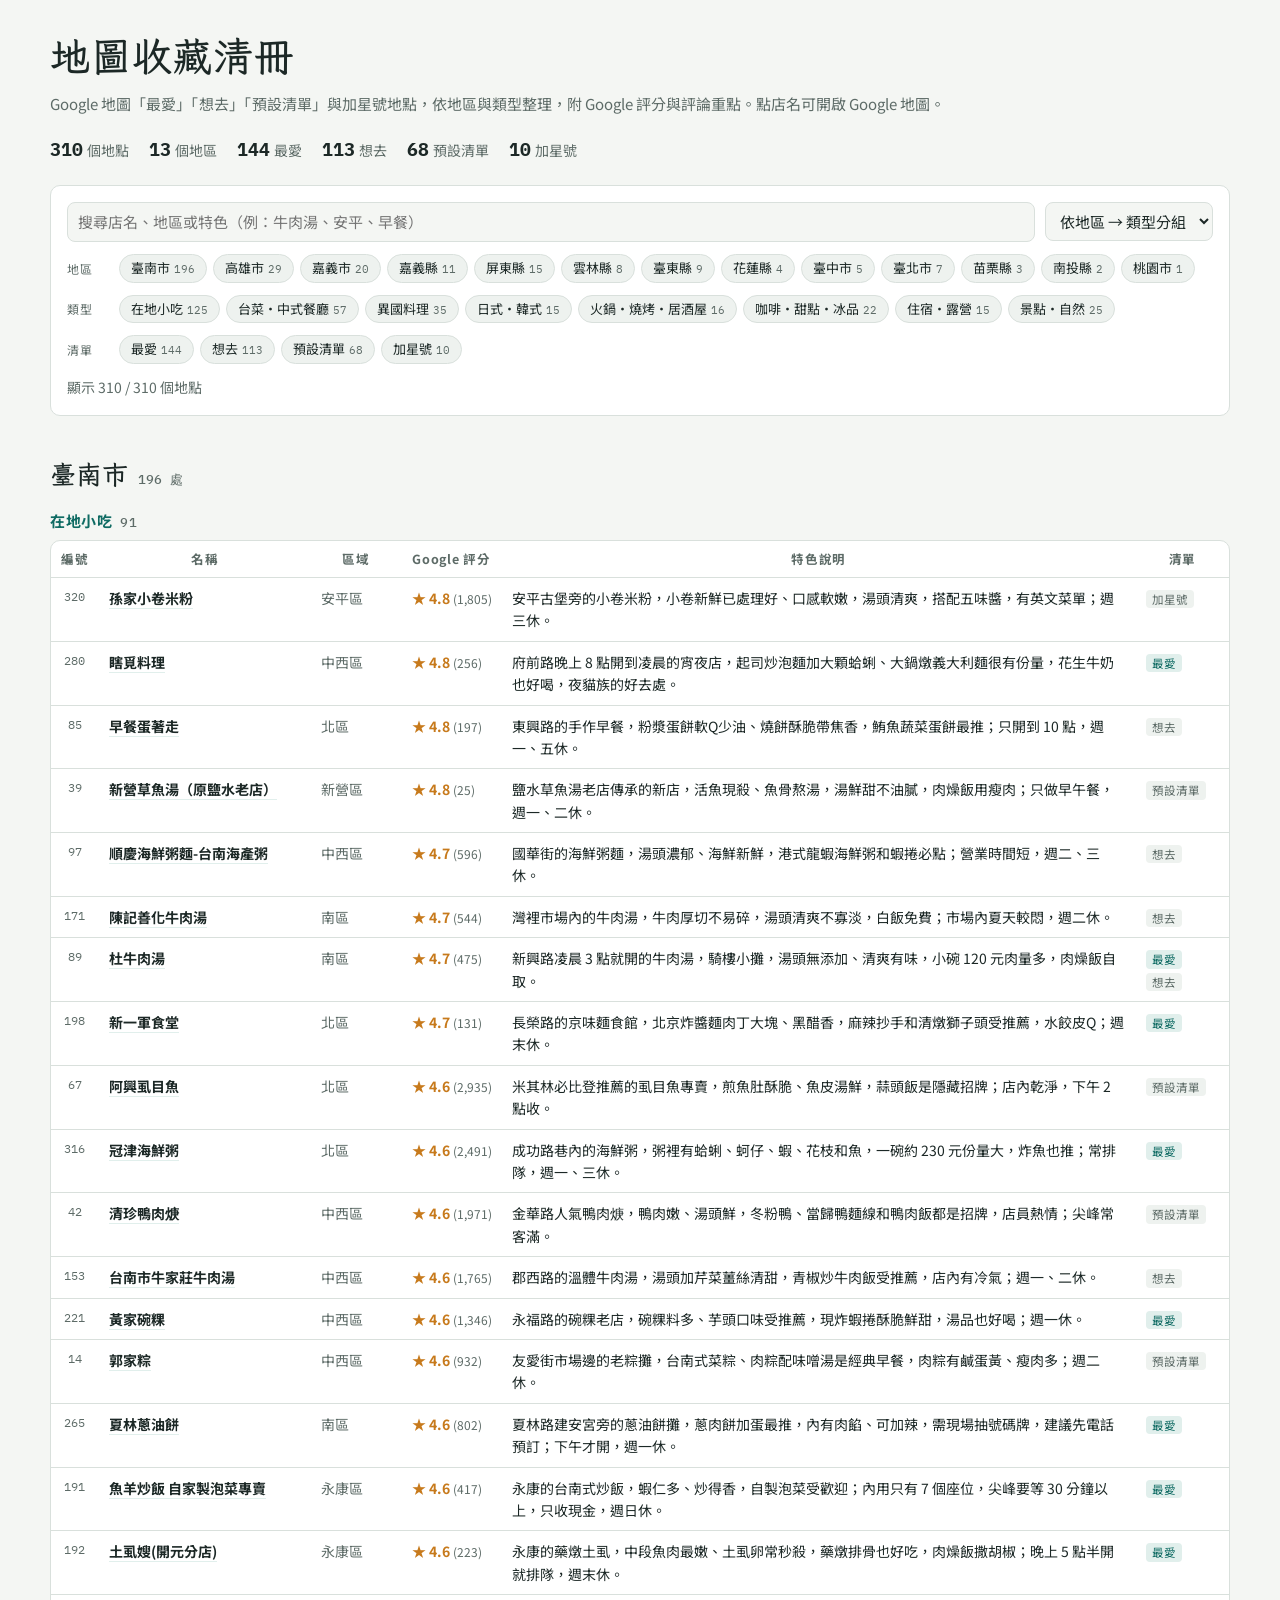
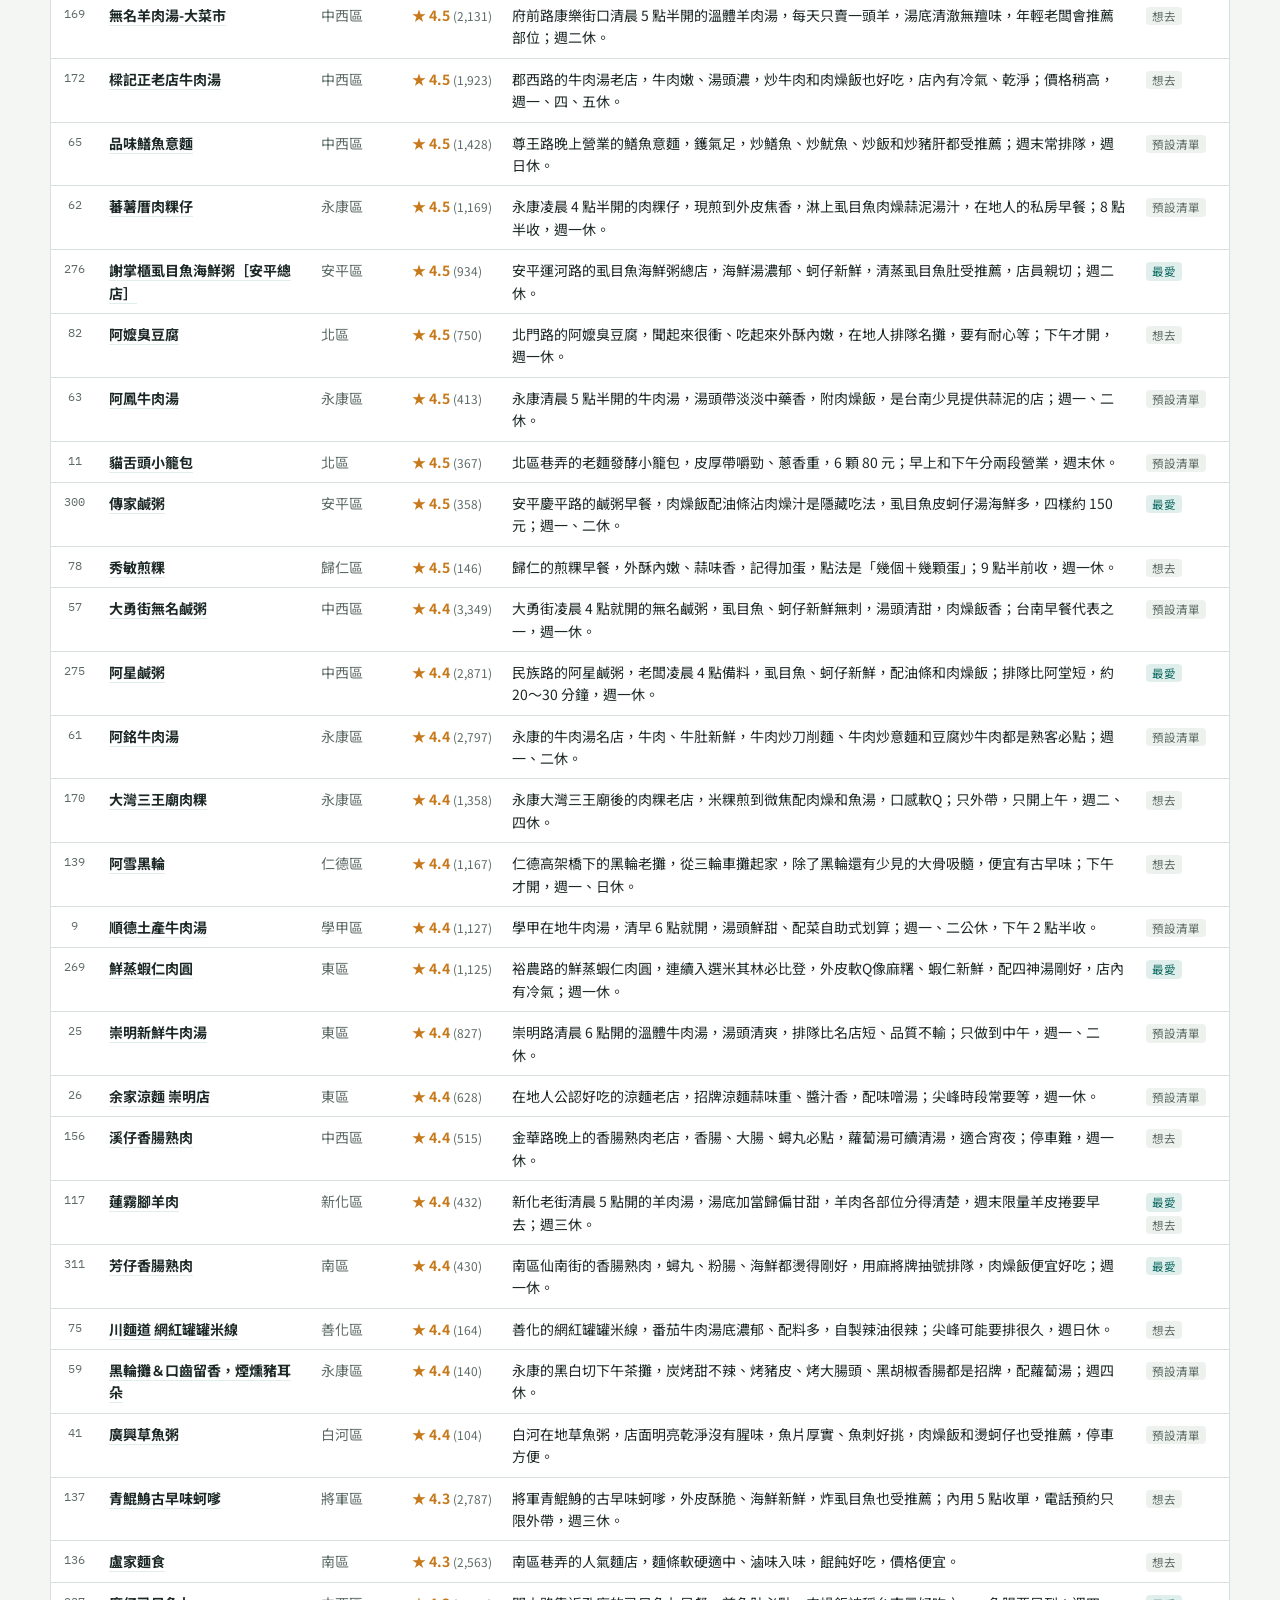
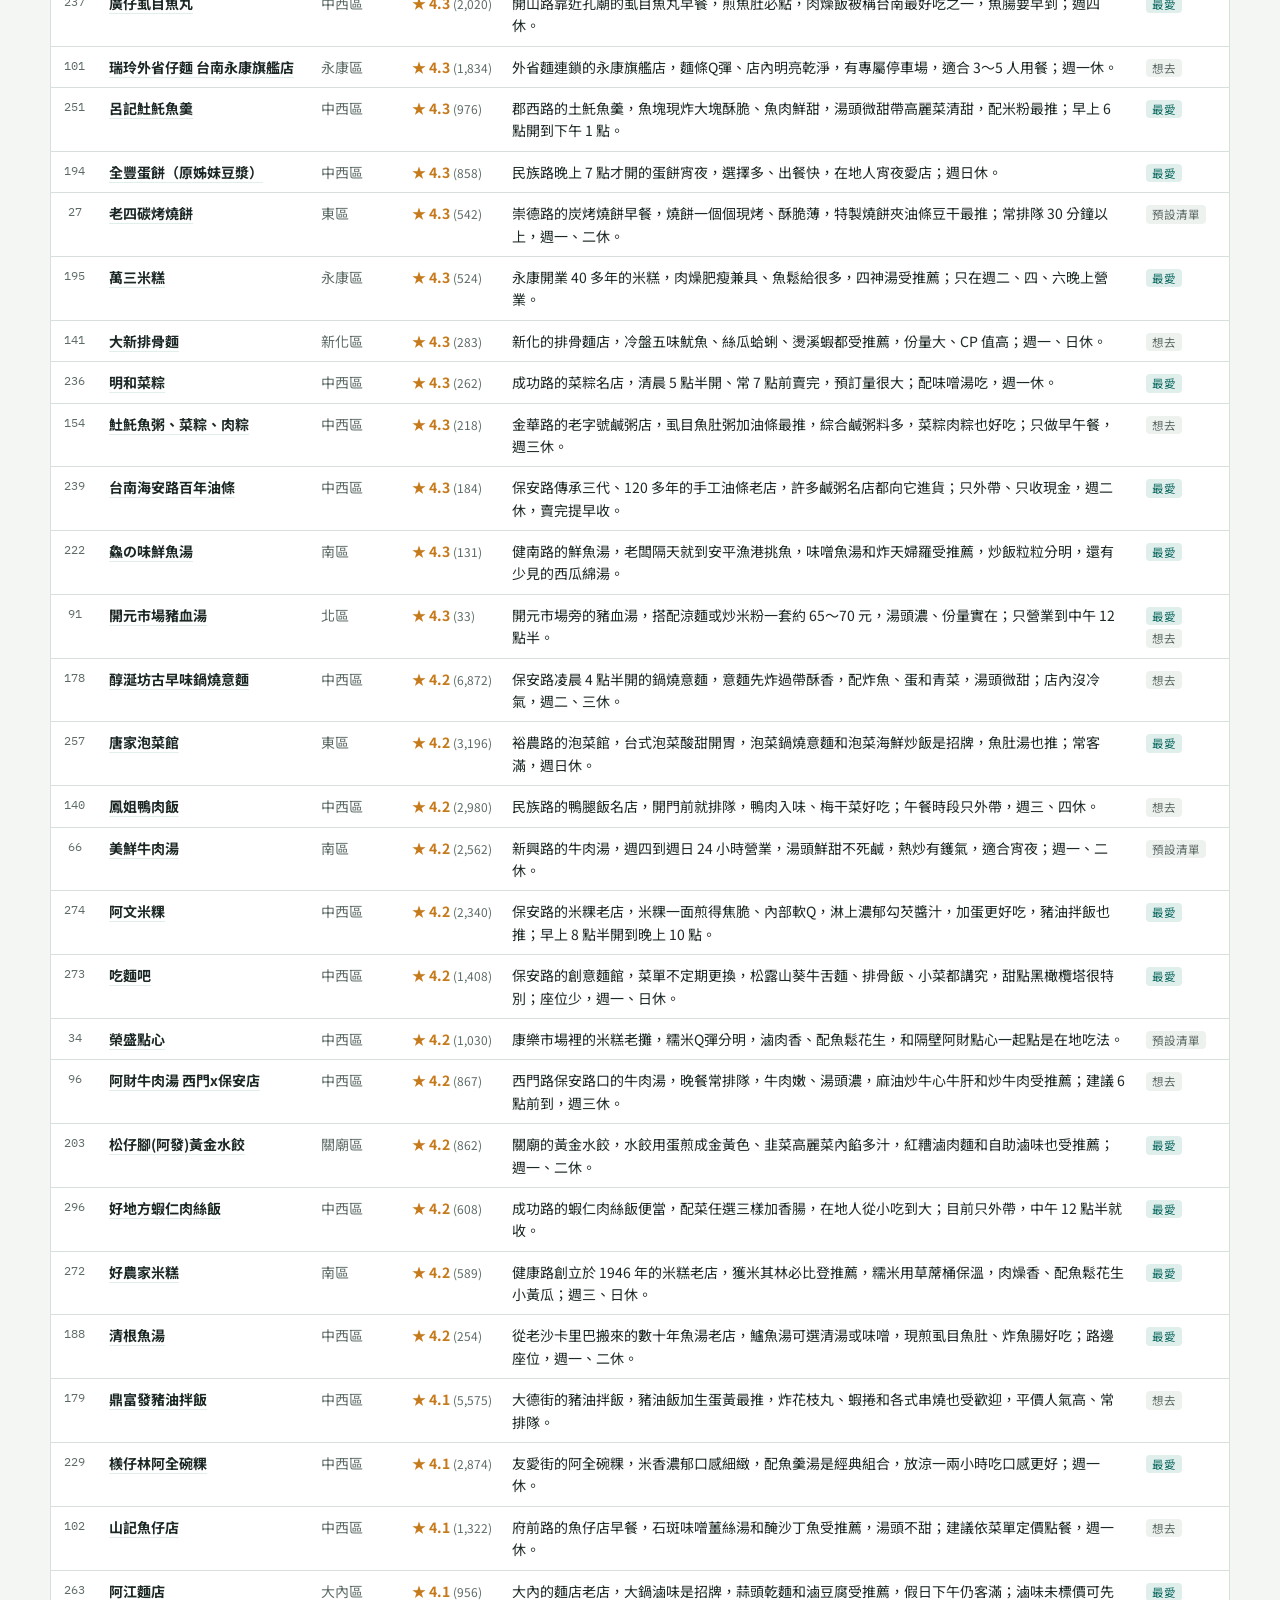
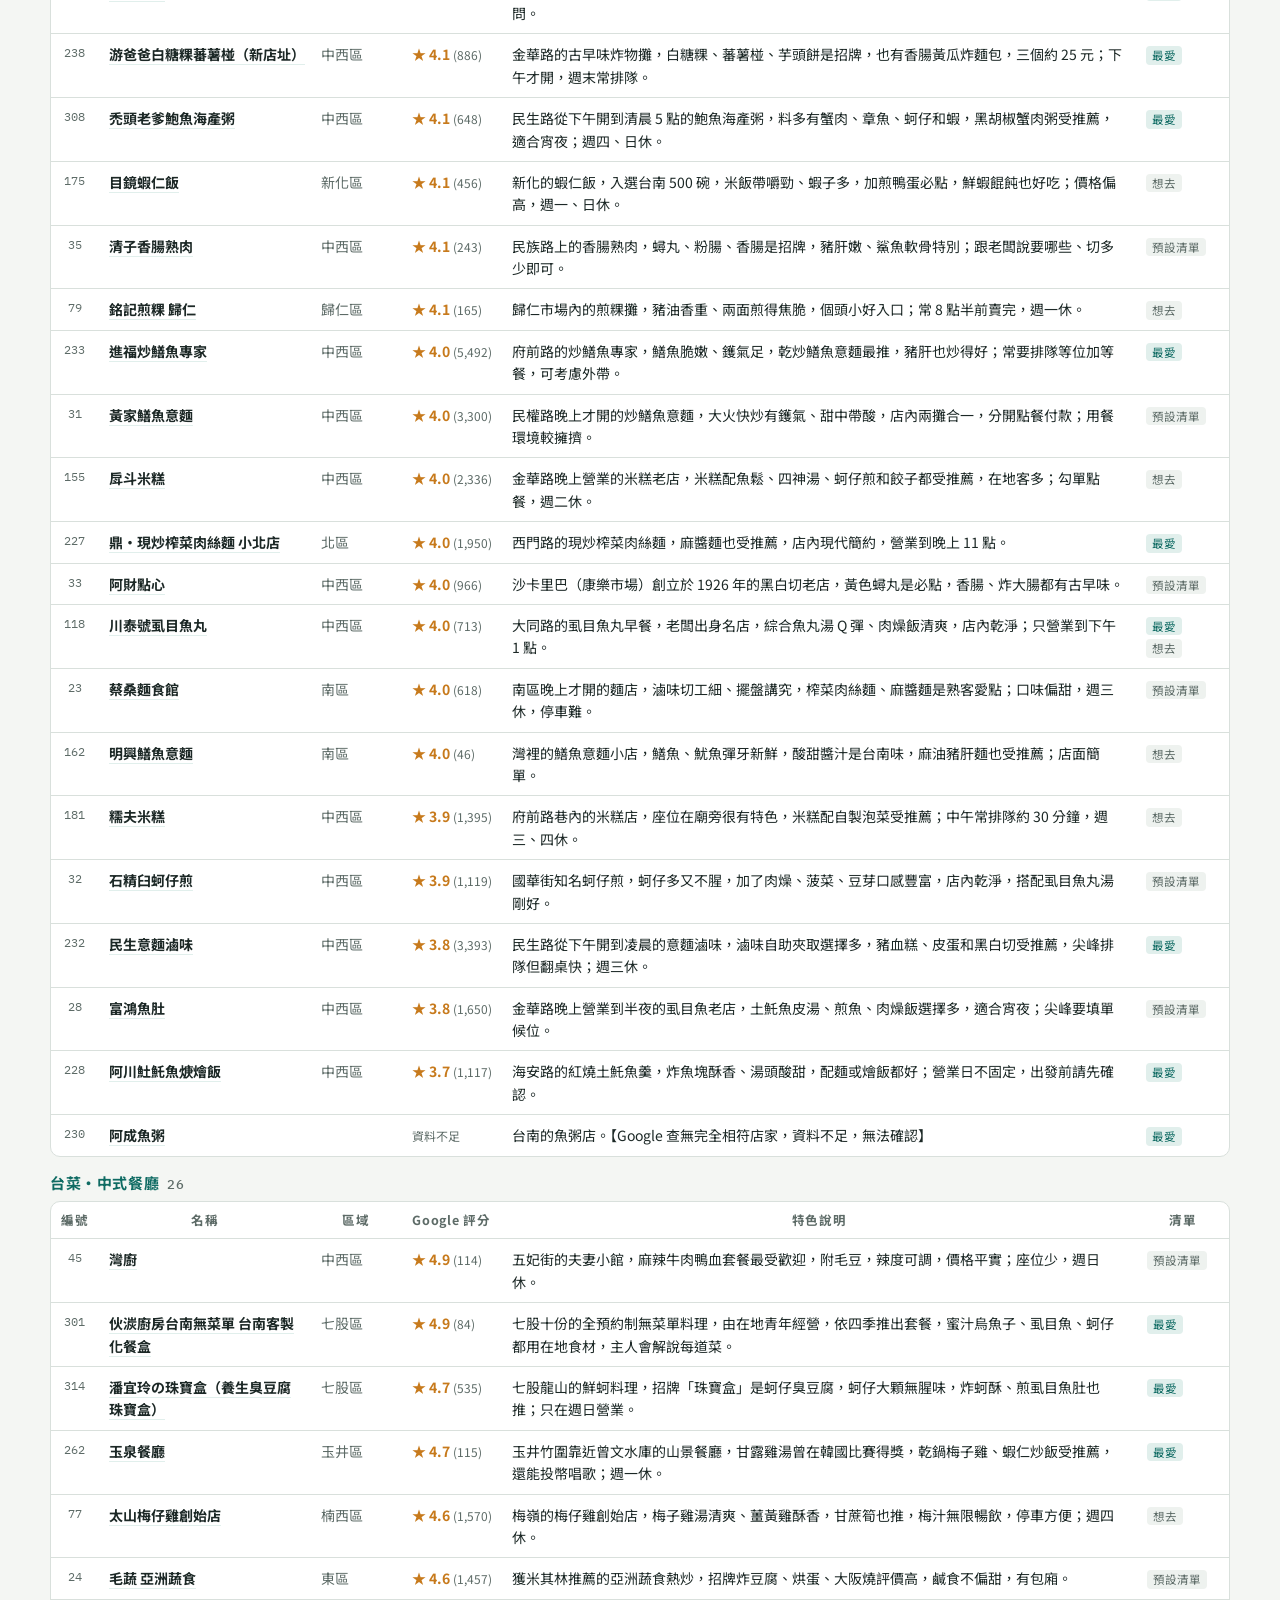
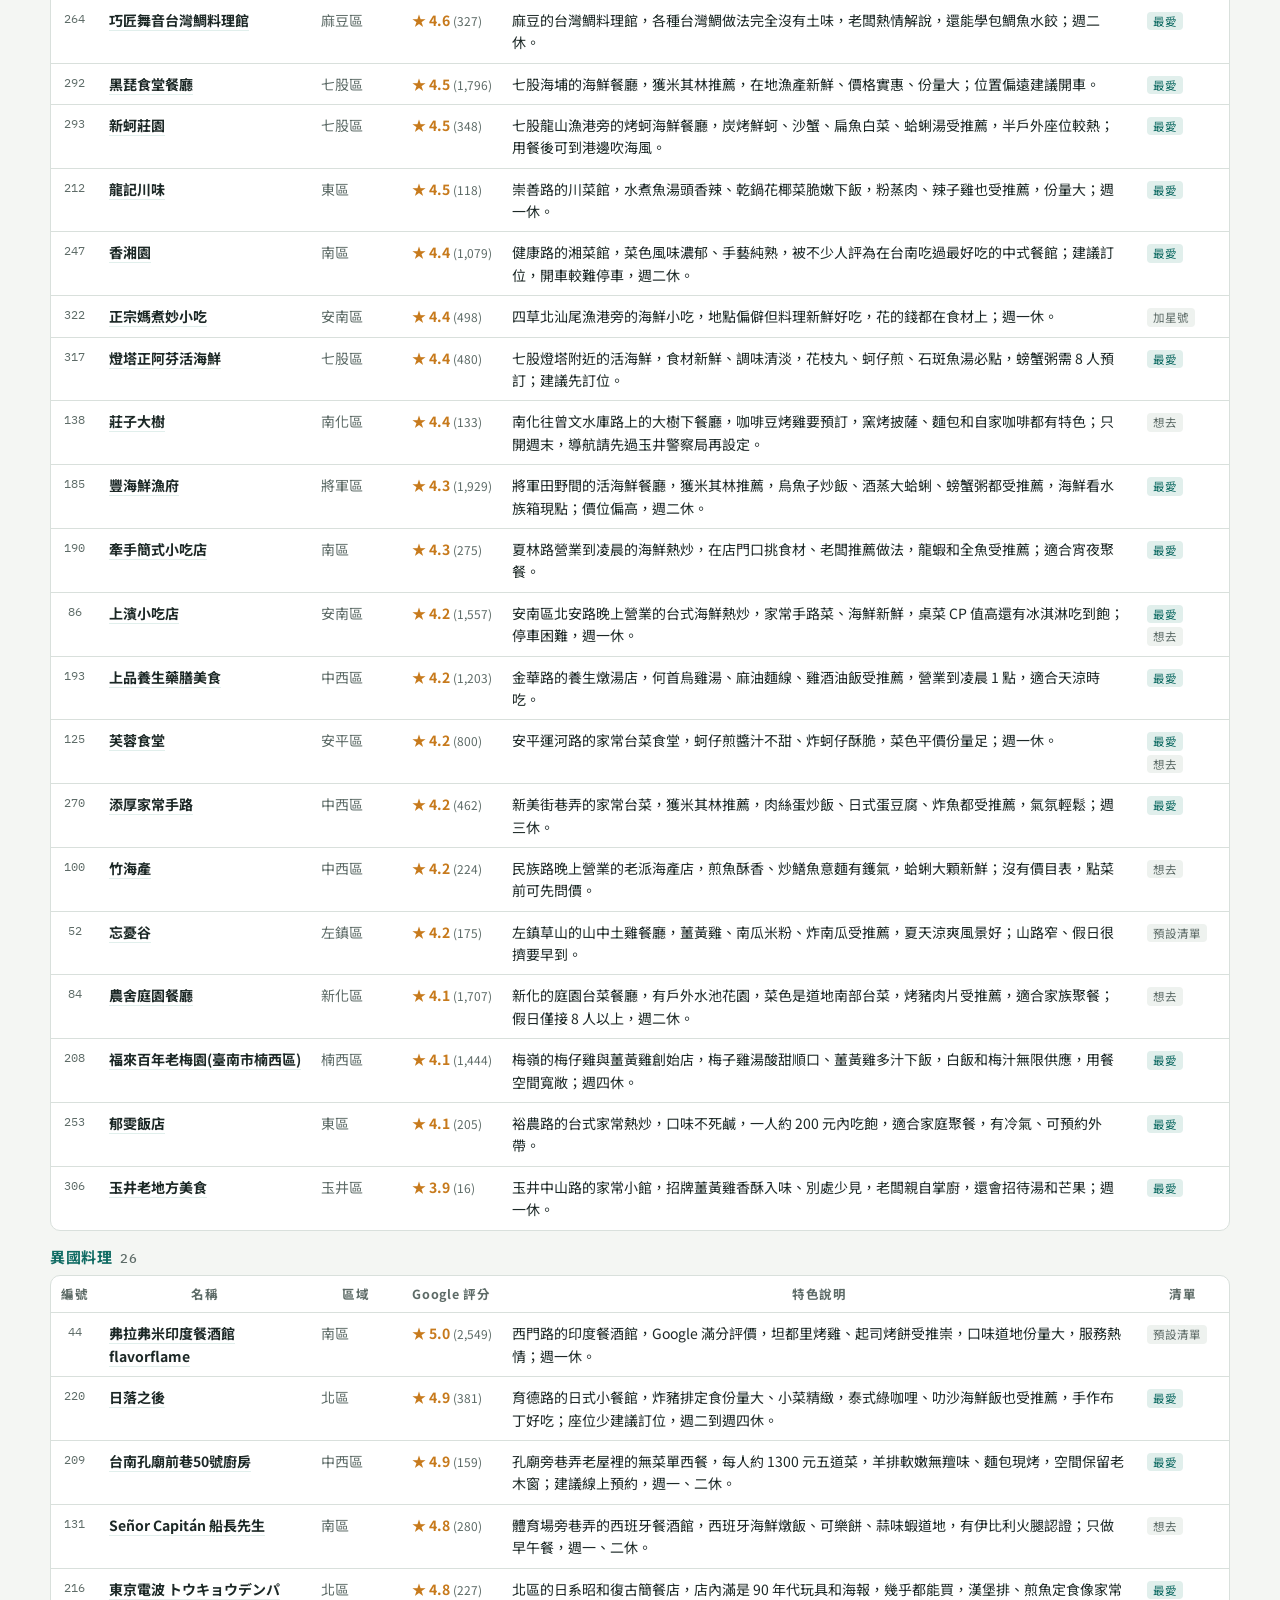
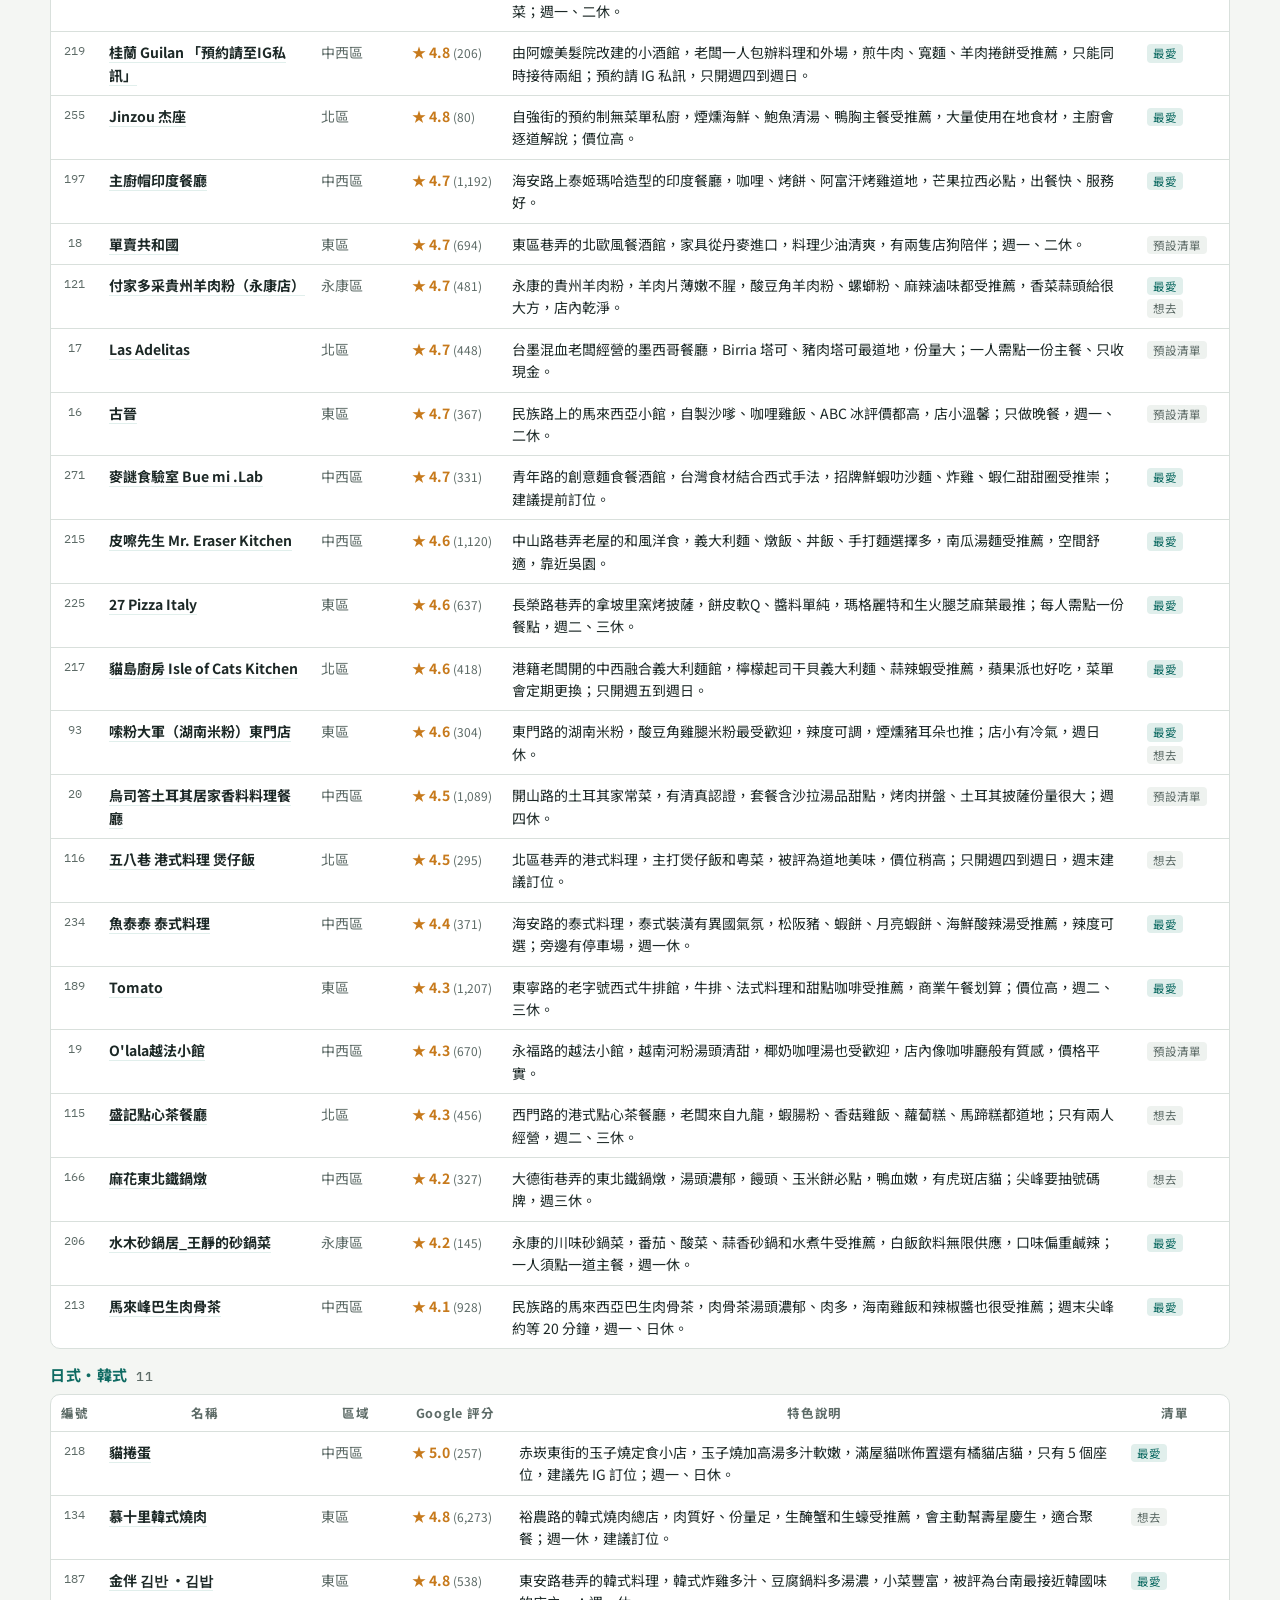
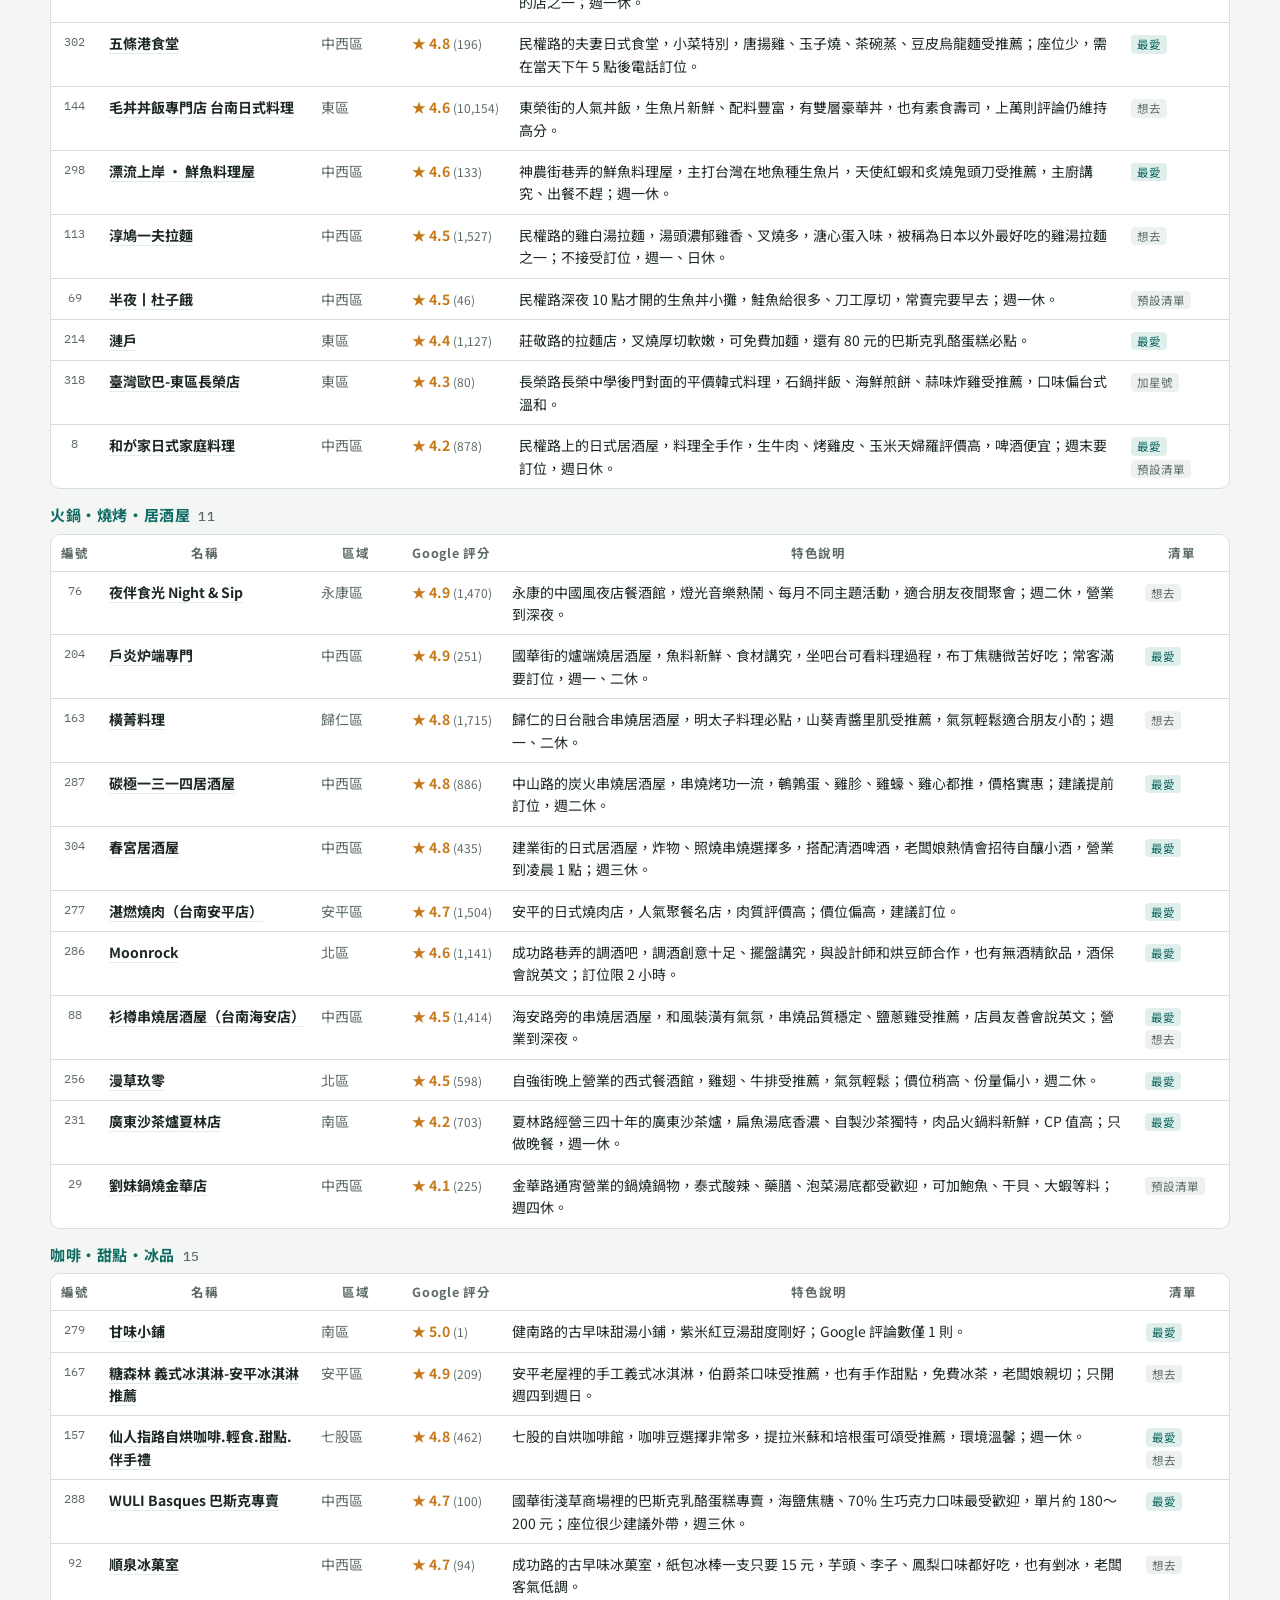
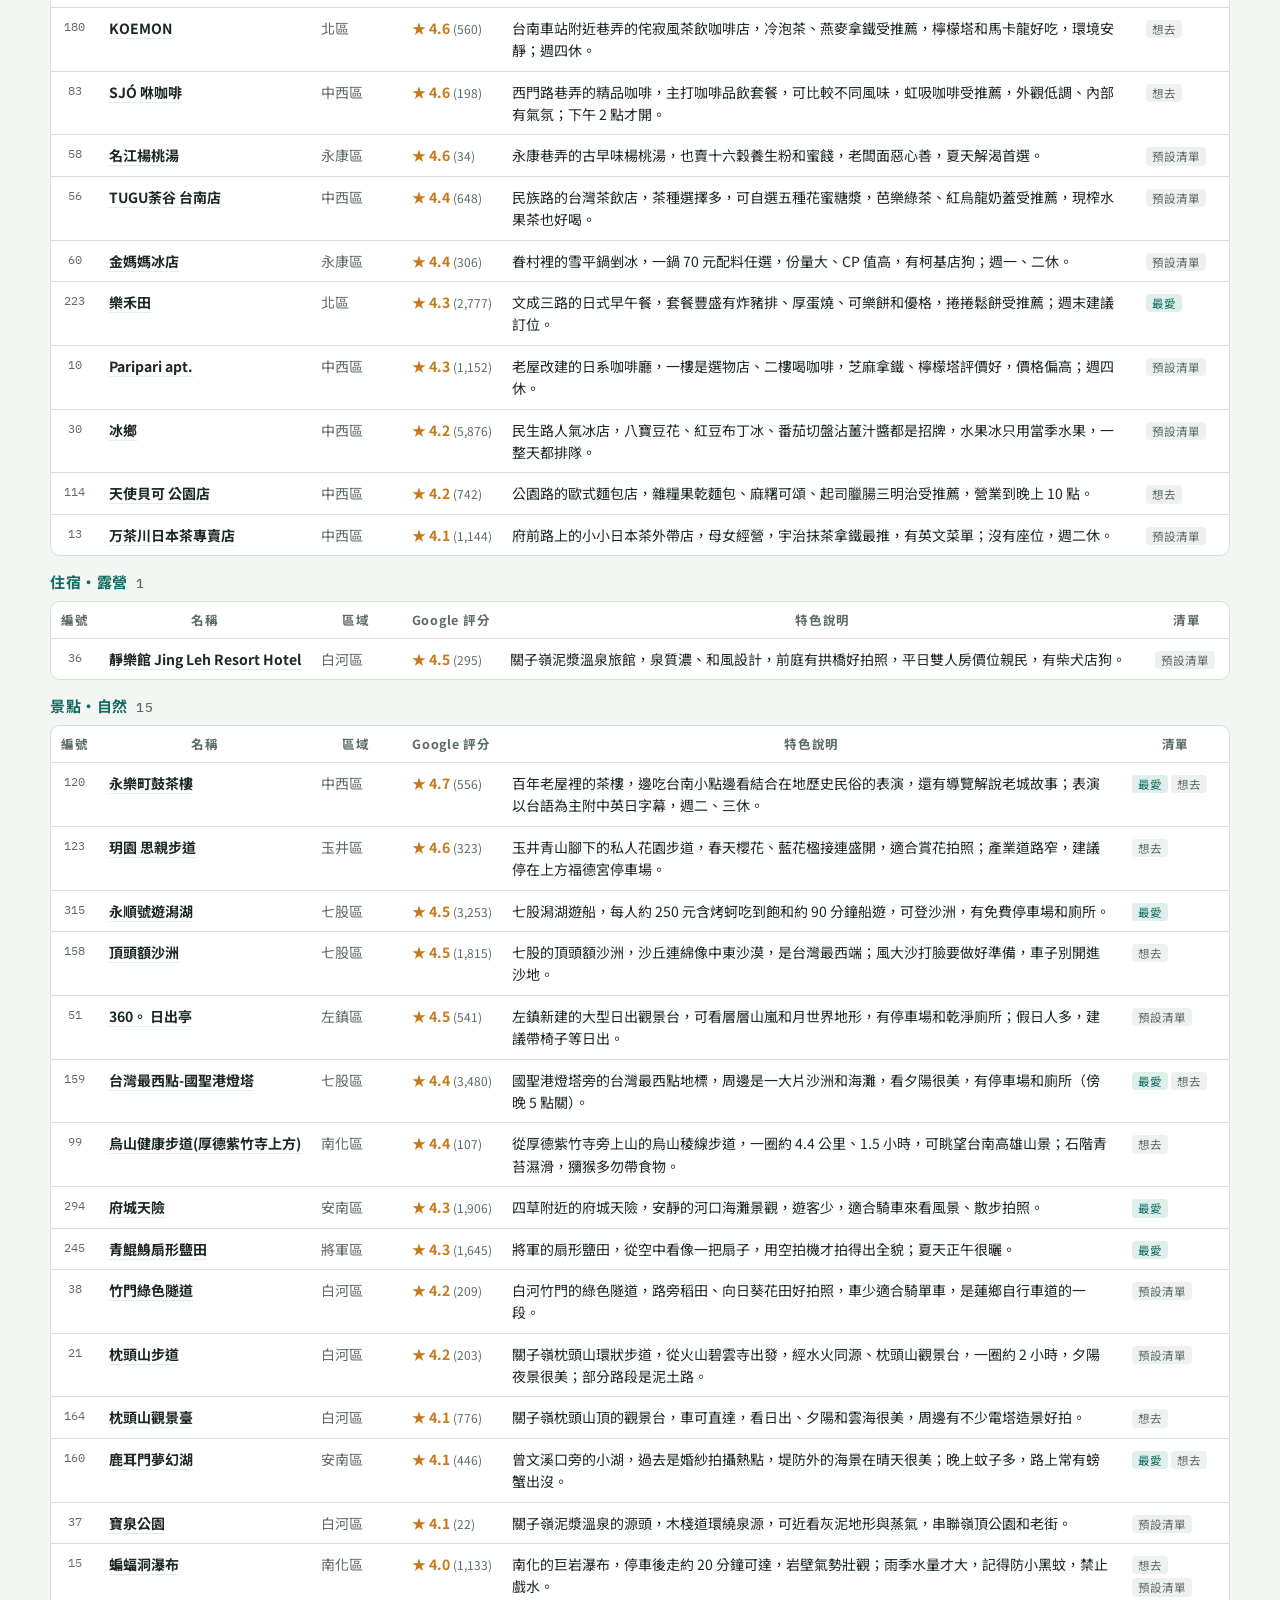
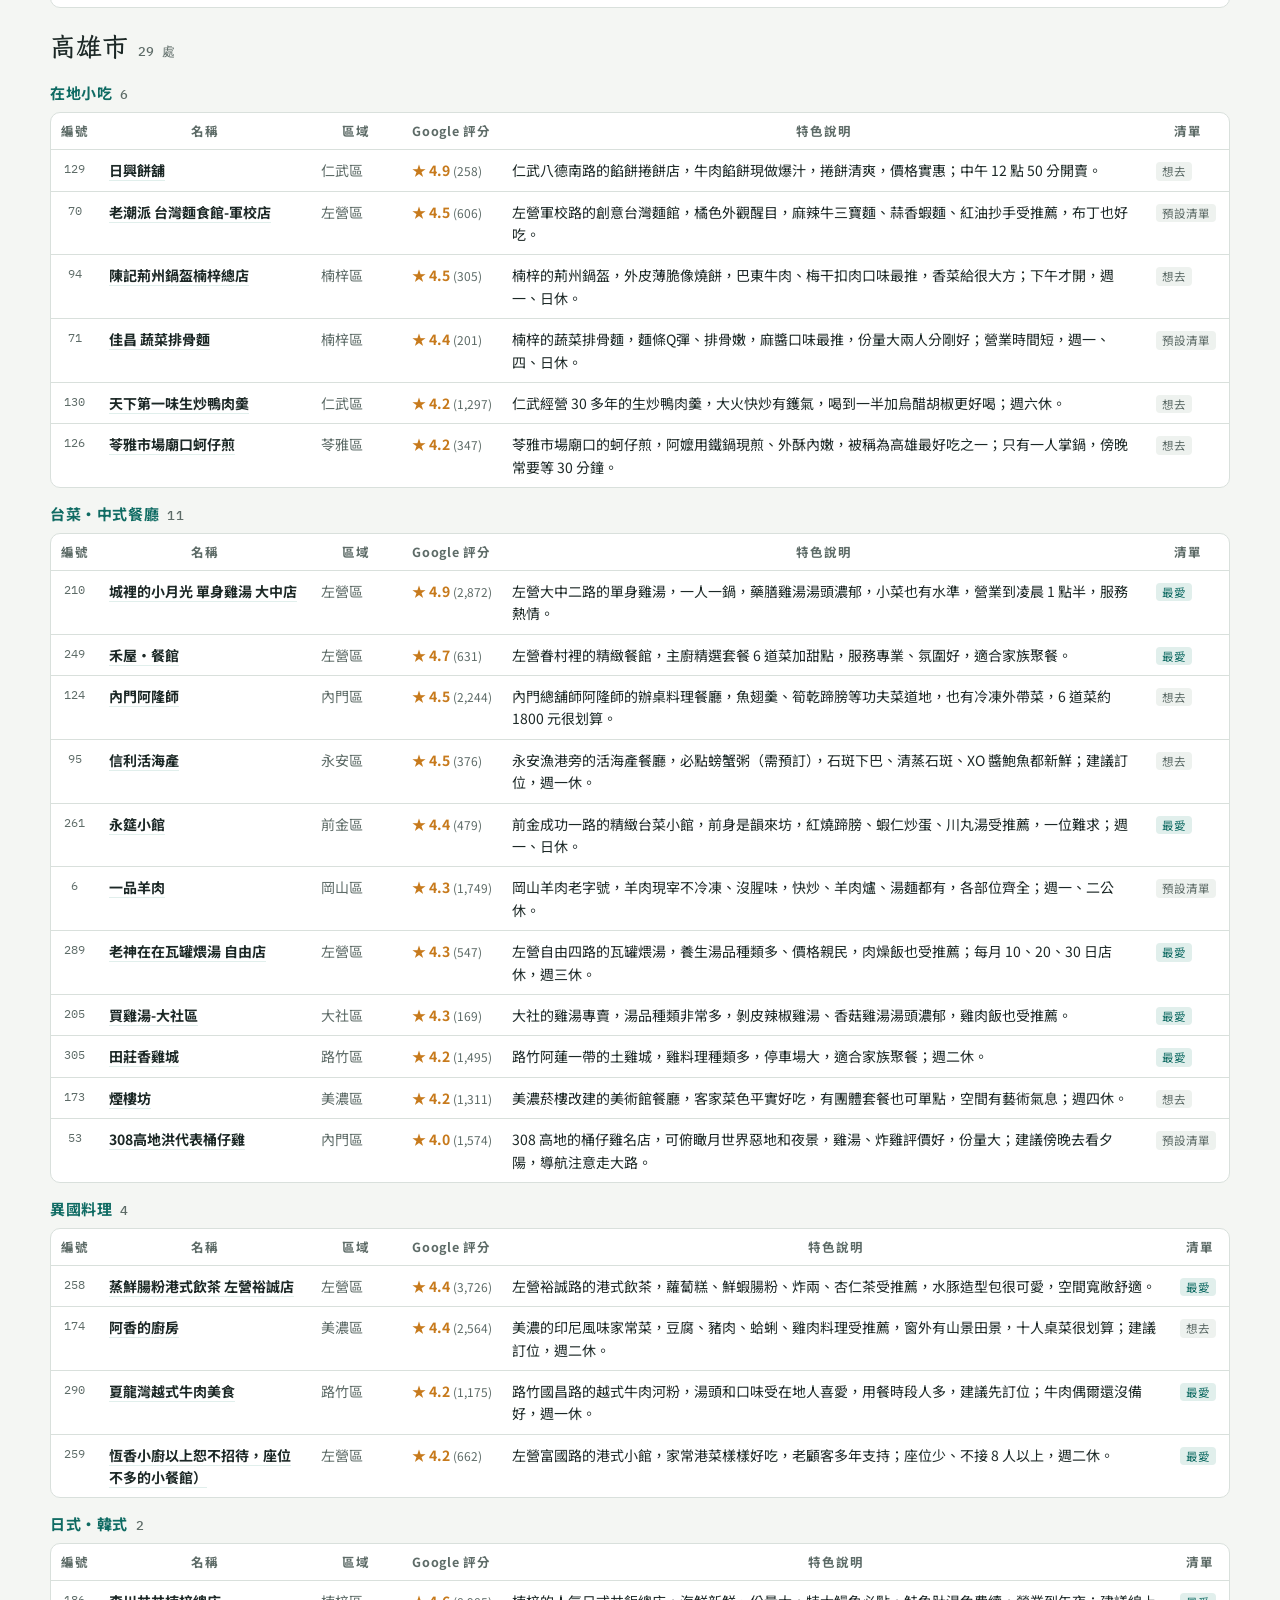
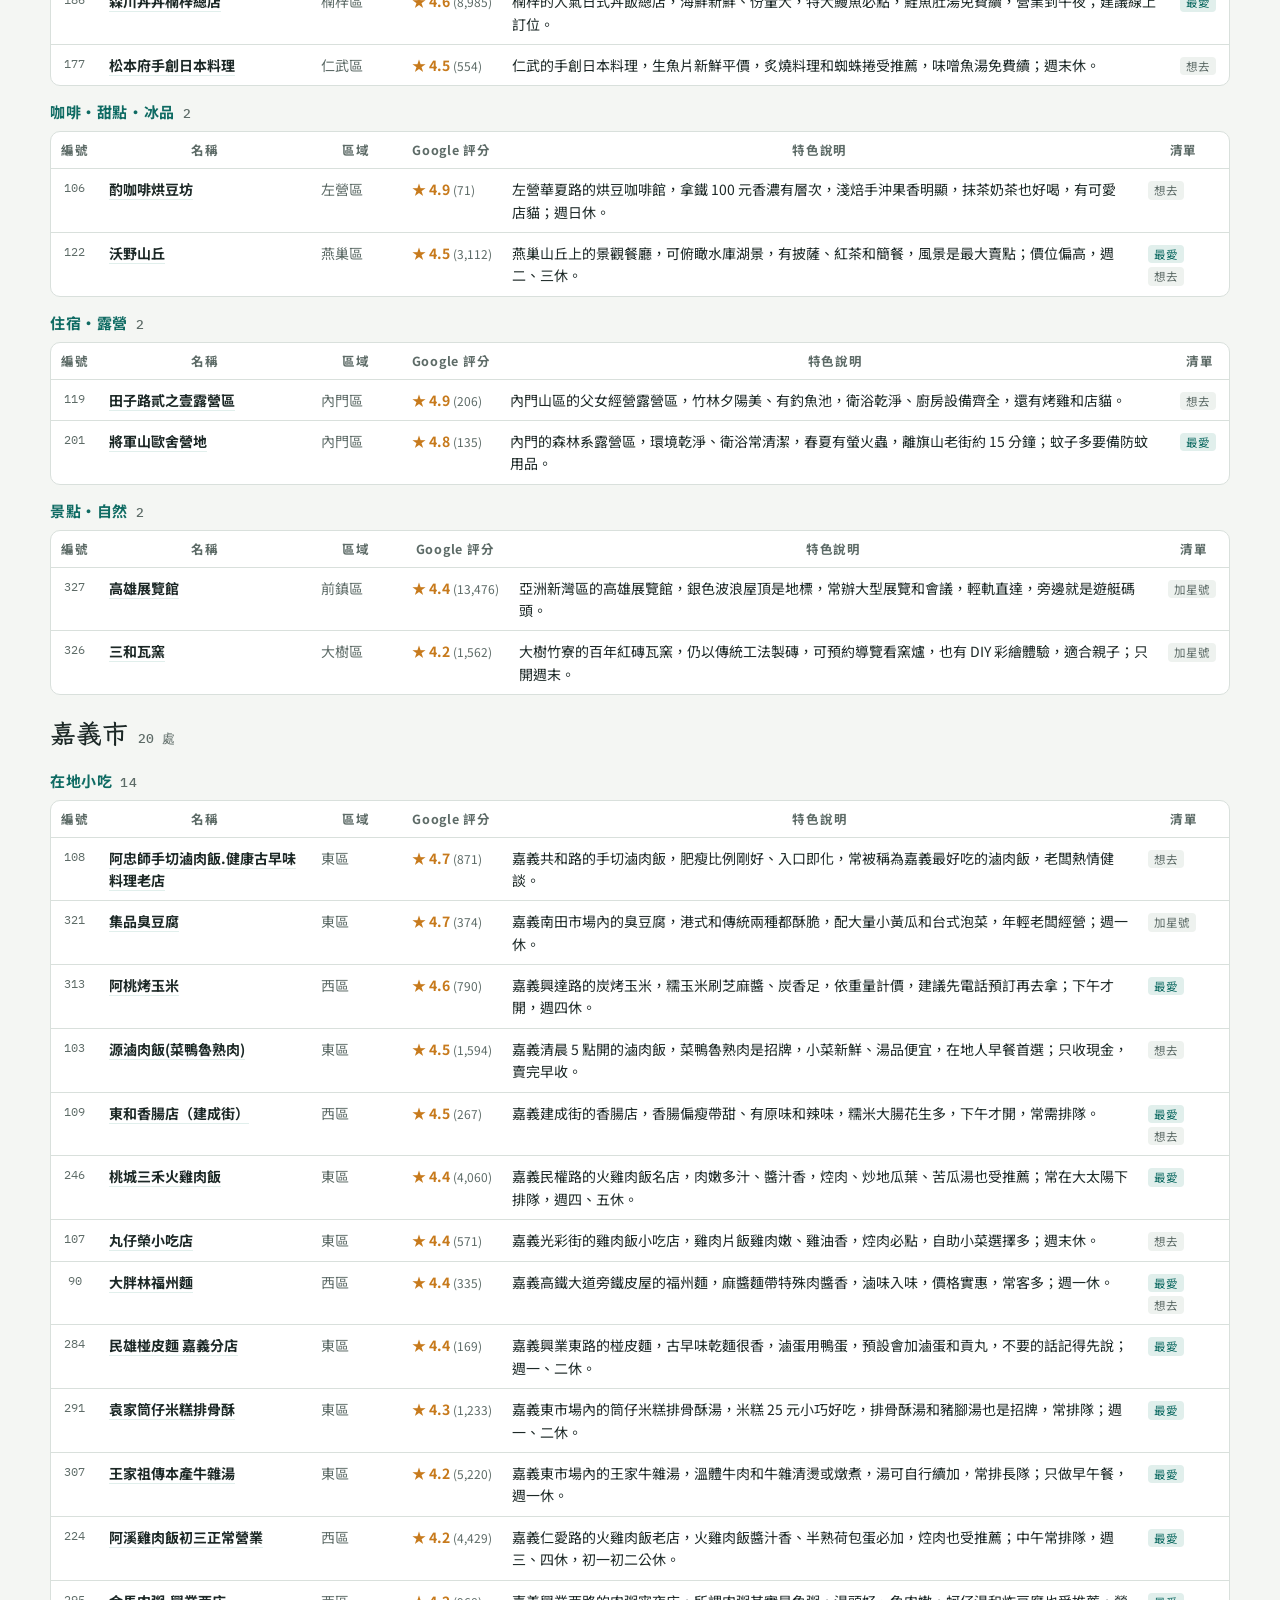
==== commit 4214c3eb: "Restrict public collections to food attractions and lodging" ====
--- a/地圖收藏清冊.html
+++ b/地圖收藏清冊.html
@@ -96,13 +96,13 @@
 
 <main id="out"></main>
 
-<p class="note">資料說明：評分與評論數取自 Google 地點資料（2026 年 10 月 1 日查詢），會隨時間變動。特色說明依 Google 評論內容整理改寫。標示「資料不足」者為 Google 查無相符店家或僅儲存地址。「生活服務」與「其他（僅地址）」兩類已移除。原「靜脈雷射」清單、儲存的網頁與圖片未列入。</p>
+<p class="note">資料說明：評分與評論數取自 Google 地點資料（2026 年 10 月 1 日查詢），會隨時間變動。特色說明依 Google 評論內容整理改寫。標示「資料不足」者為 Google 查無相符店家或僅儲存地址。只保留餐飲、景點與住宿類；購物、生活服務、地址及其他個人收藏已排除。原「靜脈雷射」清單、儲存的網頁與圖片未列入。</p>
 </div>
 
 <script>
-const DATA=[{"id":1,"n":"巴奈","c":"臺東縣","d":"長濱鄉","t":"住宿露營","r":4.4,"k":121,"s":"長濱三間村的山海景民宿，房間窗外同時看得到海和山，環境安靜整潔，主人親切；VIP 房最受推薦。","u":"https://www.google.com/maps?cid=1408421919270655817","l":["想去","預設清單"]},{"id":2,"n":"金崙有樂町溫泉民宿","c":"臺東縣","d":"太麻里鄉","t":"住宿露營","r":4.6,"k":356,"s":"金崙溫泉區的新民宿，房內浴缸可泡溫泉水，離海邊和餐廳都近，CP 值高；停車位只有 4 個。","u":"https://www.google.com/maps?cid=14788453729865154757","l":["預設清單","加星號"]},{"id":3,"n":"東金民宿","c":"臺東縣","d":"太麻里鄉","t":"住宿露營","r":4.6,"k":585,"s":"金崙溫泉民宿，有男女分房背包床位，檜木交誼廳、露台雙溫泉池，單車環島客很愛；床位空間較擠。","u":"https://www.google.com/maps?cid=5166054258339673270","l":["想去","預設清單","加星號"]},{"id":4,"n":"打個蛋海旅","c":"臺東縣","d":"太麻里鄉","t":"住宿露營","r":4.6,"k":402,"s":"金崙部落裡的海旅民宿，走 3 分鐘就能看太平洋日出，早餐用心、房間乾淨；停車較不方便。","u":"https://www.google.com/maps?cid=15494649207680315650","l":["想去","預設清單"]},{"id":5,"n":"聽風 說故事","c":"臺東縣","d":"長濱鄉","t":"住宿露營","r":4.6,"k":143,"s":"長濱山腰只有兩間房的療癒系民宿，大草皮配海景，房內有不少藏書，適合放空；位置偏遠要自行開車。","u":"https://www.google.com/maps?cid=11732431520822043429","l":["預設清單"]},{"id":6,"n":"一品羊肉","c":"高雄市","d":"岡山區","t":"中式台菜","r":4.3,"k":1749,"s":"岡山羊肉老字號，羊肉現宰不冷凍、沒腥味，快炒、羊肉爐、湯麵都有，各部位齊全；週一、二公休。","u":"https://www.google.com/maps?cid=5394845954363780766","l":["預設清單"]},{"id":7,"n":"米粒教育家","c":"臺東縣","d":"長濱鄉","t":"住宿露營","r":4.9,"k":266,"s":"長濱竹湖村的海景民宿，陽台就能看日出，房間乾淨，老闆娘手作早餐，還有友善的店狗；可帶寵物。","u":"https://www.google.com/maps?cid=5100201454257403753","l":["預設清單"]},{"id":8,"n":"和が家日式家庭料理","c":"臺南市","d":"中西區","t":"日韓料理","r":4.2,"k":878,"s":"民權路上的日式居酒屋，料理全手作，生牛肉、烤雞皮、玉米天婦羅評價高，啤酒便宜；週末要訂位，週日休。","u":"https://www.google.com/maps?cid=17779812273281332611","l":["最愛","預設清單"]},{"id":9,"n":"順德土產牛肉湯","c":"臺南市","d":"學甲區","t":"在地小吃","r":4.4,"k":1127,"s":"學甲在地牛肉湯，清早 6 點就開，湯頭鮮甜、配菜自助式划算；週一、二公休，下午 2 點半收。","u":"https://www.google.com/maps?cid=13442512205383881485","l":["預設清單"]},{"id":10,"n":"Paripari apt.","c":"臺南市","d":"中西區","t":"咖啡甜點冰品","r":4.3,"k":1152,"s":"老屋改建的日系咖啡廳，一樓是選物店、二樓喝咖啡，芝麻拿鐵、檸檬塔評價好，價格偏高；週四休。","u":"https://www.google.com/maps?cid=1536282542380505215","l":["預設清單"]},{"id":11,"n":"貓舌頭小籠包","c":"臺南市","d":"北區","t":"在地小吃","r":4.5,"k":367,"s":"北區巷弄的老麵發酵小籠包，皮厚帶嚼勁、蔥香重，6 顆 80 元；早上和下午分兩段營業，週末休。","u":"https://www.google.com/maps?cid=1772611515128987895","l":["預設清單"]},{"id":12,"n":"錦源興（臺南百年布莊）","c":"臺南市","d":"中西區","t":"購物伴手禮","r":4.9,"k":181,"s":"百年布莊第四代經營，賣自家設計花布與布製小物，樓上有小展間；週一、二、五休。","u":"https://www.google.com/maps?cid=12156611748092961735","l":["預設清單"]},{"id":13,"n":"万茶川日本茶專賣店","c":"臺南市","d":"中西區","t":"咖啡甜點冰品","r":4.1,"k":1144,"s":"府前路上的小小日本茶外帶店，母女經營，宇治抹茶拿鐵最推，有英文菜單；沒有座位，週二休。","u":"https://www.google.com/maps?cid=12115424468968101369","l":["預設清單"]},{"id":14,"n":"郭家粽","c":"臺南市","d":"中西區","t":"在地小吃","r":4.6,"k":932,"s":"友愛街市場邊的老粽攤，台南式菜粽、肉粽配味噌湯是經典早餐，肉粽有鹹蛋黃、瘦肉多；週二休。","u":"https://www.google.com/maps?cid=14926638451550305091","l":["預設清單"]},{"id":15,"n":"蝙蝠洞瀑布","c":"臺南市","d":"南化區","t":"景點步道","r":4.0,"k":1133,"s":"南化的巨岩瀑布，停車後走約 20 分鐘可達，岩壁氣勢壯觀；雨季水量才大，記得防小黑蚊，禁止戲水。","u":"https://www.google.com/maps?cid=6667476461141701099","l":["想去","預設清單"]},{"id":16,"n":"古晉","c":"臺南市","d":"東區","t":"異國料理","r":4.7,"k":367,"s":"民族路上的馬來西亞小館，自製沙嗲、咖哩雞飯、ABC 冰評價都高，店小溫馨；只做晚餐，週一、二休。","u":"https://www.google.com/maps?cid=4296349761048038172","l":["預設清單"]},{"id":17,"n":"Las Adelitas","c":"臺南市","d":"北區","t":"異國料理","r":4.7,"k":448,"s":"台墨混血老闆經營的墨西哥餐廳，Birria 塔可、豬肉塔可最道地，份量大；一人需點一份主餐、只收現金。","u":"https://www.google.com/maps?cid=3223586458312580523","l":["預設清單"]},{"id":18,"n":"單賣共和國","c":"臺南市","d":"東區","t":"異國料理","r":4.7,"k":694,"s":"東區巷弄的北歐風餐酒館，家具從丹麥進口，料理少油清爽，有兩隻店狗陪伴；週一、二休。","u":"https://www.google.com/maps?cid=10394358015180768140","l":["預設清單"]},{"id":19,"n":"O'lala越法小館","c":"臺南市","d":"中西區","t":"異國料理","r":4.3,"k":670,"s":"永福路的越法小館，越南河粉湯頭清甜，椰奶咖哩湯也受歡迎，店內像咖啡廳般有質感，價格平實。","u":"https://www.google.com/maps?cid=10712872559068147522","l":["預設清單"]},{"id":20,"n":"烏司答土耳其居家香料料理餐廳","c":"臺南市","d":"中西區","t":"異國料理","r":4.5,"k":1089,"s":"開山路的土耳其家常菜，有清真認證，套餐含沙拉湯品甜點，烤肉拼盤、土耳其披薩份量很大；週四休。","u":"https://www.google.com/maps?cid=15470558694262850818","l":["預設清單"]},{"id":21,"n":"枕頭山步道","c":"臺南市","d":"白河區","t":"景點步道","r":4.2,"k":203,"s":"關子嶺枕頭山環狀步道，從火山碧雲寺出發，經水火同源、枕頭山觀景台，一圈約 2 小時，夕陽夜景很美；部分路段是泥土路。","u":"https://www.google.com/maps?cid=16661581568239369490","l":["預設清單"]},{"id":22,"n":"那一間串燒、熱炒店","c":"臺中市","d":"豐原區","t":"火鍋燒烤居酒屋","r":4.6,"k":128,"s":"豐原的串燒熱炒宵夜店，營業到凌晨 2 點，炒飯、金沙豆腐、沙茶魚片受推薦，份量大適合聚餐；附近難停車。","u":"https://www.google.com/maps?cid=11354130717853274040","l":["預設清單"]},{"id":23,"n":"蔡桑麵食館","c":"臺南市","d":"南區","t":"在地小吃","r":4.0,"k":618,"s":"南區晚上才開的麵店，滷味切工細、擺盤講究，榨菜肉絲麵、麻醬麵是熟客愛點；口味偏甜，週三休，停車難。","u":"https://www.google.com/maps?cid=13429328714112772960","l":["預設清單"]},{"id":24,"n":"毛蔬 亞洲蔬食","c":"臺南市","d":"東區","t":"中式台菜","r":4.6,"k":1457,"s":"獲米其林推薦的亞洲蔬食熱炒，招牌炸豆腐、烘蛋、大阪燒評價高，鹹食不偏甜，有包廂。","u":"https://www.google.com/maps?cid=14561378507402532681","l":["預設清單"]},{"id":25,"n":"崇明新鮮牛肉湯","c":"臺南市","d":"東區","t":"在地小吃","r":4.4,"k":827,"s":"崇明路清晨 6 點開的溫體牛肉湯，湯頭清爽，排隊比名店短、品質不輸；只做到中午，週一、二休。","u":"https://www.google.com/maps?cid=14484458271212578294","l":["預設清單"]},{"id":26,"n":"余家涼麵 崇明店","c":"臺南市","d":"東區","t":"在地小吃","r":4.4,"k":628,"s":"在地人公認好吃的涼麵老店，招牌涼麵蒜味重、醬汁香，配味噌湯；尖峰時段常要等，週一休。","u":"https://www.google.com/maps?cid=10384385767868148935","l":["預設清單"]},{"id":27,"n":"老四碳烤燒餅","c":"臺南市","d":"東區","t":"在地小吃","r":4.3,"k":542,"s":"崇德路的炭烤燒餅早餐，燒餅一個個現烤、酥脆薄，特製燒餅夾油條豆干最推；常排隊 30 分鐘以上，週一、二休。","u":"https://www.google.com/maps?cid=17782806339945036456","l":["預設清單"]},{"id":28,"n":"富鴻魚肚","c":"臺南市","d":"中西區","t":"在地小吃","r":3.8,"k":1650,"s":"金華路晚上營業到半夜的虱目魚老店，土魠魚皮湯、煎魚、肉燥飯選擇多，適合宵夜；尖峰要填單候位。","u":"https://www.google.com/maps?cid=10750293648594853310","l":["預設清單"]},{"id":29,"n":"劉妹鍋燒金華店","c":"臺南市","d":"中西區","t":"火鍋燒烤居酒屋","r":4.1,"k":225,"s":"金華路通宵營業的鍋燒鍋物，泰式酸辣、藥膳、泡菜湯底都受歡迎，可加鮑魚、干貝、大蝦等料；週四休。","u":"https://www.google.com/maps?cid=8020880485893193964","l":["預設清單"]},{"id":30,"n":"冰鄉","c":"臺南市","d":"中西區","t":"咖啡甜點冰品","r":4.2,"k":5876,"s":"民生路人氣冰店，八寶豆花、紅豆布丁冰、番茄切盤沾薑汁醬都是招牌，水果冰只用當季水果，一整天都排隊。","u":"https://www.google.com/maps?cid=13397649642501993091","l":["預設清單"]},{"id":31,"n":"黃家鱔魚意麵","c":"臺南市","d":"中西區","t":"在地小吃","r":4.0,"k":3300,"s":"民權路晚上才開的炒鱔魚意麵，大火快炒有鑊氣、甜中帶酸，店內兩攤合一，分開點餐付款；用餐環境較擁擠。","u":"https://www.google.com/maps?cid=17966284854877483802","l":["預設清單"]},{"id":32,"n":"石精臼蚵仔煎","c":"臺南市","d":"中西區","t":"在地小吃","r":3.9,"k":1119,"s":"國華街知名蚵仔煎，蚵仔多又不腥，加了肉燥、菠菜、豆芽口感豐富，店內乾淨，搭配虱目魚丸湯剛好。","u":"https://www.google.com/maps?cid=14621166659351077076","l":["預設清單"]},{"id":33,"n":"阿財點心","c":"臺南市","d":"中西區","t":"在地小吃","r":4.0,"k":966,"s":"沙卡里巴（康樂市場）創立於 1926 年的黑白切老店，黃色蟳丸是必點，香腸、炸大腸都有古早味。","u":"https://www.google.com/maps?cid=18342468224727680328","l":["預設清單"]},{"id":34,"n":"榮盛點心","c":"臺南市","d":"中西區","t":"在地小吃","r":4.2,"k":1030,"s":"康樂市場裡的米糕老攤，糯米Q彈分明，滷肉香、配魚鬆花生，和隔壁阿財點心一起點是在地吃法。","u":"https://www.google.com/maps?cid=3001757988839766067","l":["預設清單"]},{"id":35,"n":"清子香腸熟肉","c":"臺南市","d":"中西區","t":"在地小吃","r":4.1,"k":243,"s":"民族路上的香腸熟肉，蟳丸、粉腸、香腸是招牌，豬肝嫩、鯊魚軟骨特別；跟老闆說要哪些、切多少即可。","u":"https://www.google.com/maps?cid=10248946468777024758","l":["預設清單"]},{"id":36,"n":"靜樂館 Jing Leh Resort Hotel","c":"臺南市","d":"白河區","t":"住宿露營","r":4.5,"k":295,"s":"關子嶺泥漿溫泉旅館，泉質濃、和風設計，前庭有拱橋好拍照，平日雙人房價位親民，有柴犬店狗。","u":"https://www.google.com/maps?cid=16177932170777746608","l":["預設清單"]},{"id":37,"n":"寶泉公園","c":"臺南市","d":"白河區","t":"景點步道","r":4.1,"k":22,"s":"關子嶺泥漿溫泉的源頭，木棧道環繞泉源，可近看灰泥地形與蒸氣，串聯嶺頂公園和老街。","u":"https://www.google.com/maps?cid=2753899113735844377","l":["預設清單"]},{"id":38,"n":"竹門綠色隧道","c":"臺南市","d":"白河區","t":"景點步道","r":4.2,"k":209,"s":"白河竹門的綠色隧道，路旁稻田、向日葵花田好拍照，車少適合騎單車，是蓮鄉自行車道的一段。","u":"https://www.google.com/maps?cid=11457794996030523822","l":["預設清單"]},{"id":39,"n":"新營草魚湯（原鹽水老店）","c":"臺南市","d":"新營區","t":"在地小吃","r":4.8,"k":25,"s":"鹽水草魚湯老店傳承的新店，活魚現殺、魚骨熬湯，湯鮮甜不油膩，肉燥飯用瘦肉；只做早午餐，週一、二休。","u":"https://www.google.com/maps?cid=2494911739926029665","l":["預設清單"]},{"id":40,"n":"水上老牌草魚粥","c":"嘉義縣","d":"水上鄉","t":"在地小吃","r":4.3,"k":373,"s":"水上在地草魚粥老店，凌晨 4 點半就開，草魚完全沒土味、湯頭鮮甜，雞肉飯也香；週一休。","u":"https://www.google.com/maps?cid=16352336161886770186","l":["預設清單"]},{"id":41,"n":"廣興草魚粥","c":"臺南市","d":"白河區","t":"在地小吃","r":4.4,"k":104,"s":"白河在地草魚粥，店面明亮乾淨沒有腥味，魚片厚實、魚刺好挑，肉燥飯和燙蚵仔也受推薦，停車方便。","u":"https://www.google.com/maps?cid=14006474311352147084","l":["預設清單"]},{"id":42,"n":"清珍鴨肉焿","c":"臺南市","d":"中西區","t":"在地小吃","r":4.6,"k":1971,"s":"金華路人氣鴨肉焿，鴨肉嫩、湯頭鮮，冬粉鴨、當歸鴨麵線和鴨肉飯都是招牌，店員熱情；尖峰常客滿。","u":"https://www.google.com/maps?cid=16778390392044867133","l":["預設清單"]},{"id":43,"n":"小漁兒","c":"臺中市","d":"西區","t":"火鍋燒烤居酒屋","r":4.3,"k":3387,"s":"台中篤行路的烏骨雞鍋宵夜名店，可選米酒、蒜頭等湯底，搭配現炒小菜，營業到凌晨 1 點，適合多人聚餐。","u":"https://www.google.com/maps?cid=14884992831736470692","l":["預設清單"]},{"id":44,"n":"弗拉弗米印度餐酒館flavorflame","c":"臺南市","d":"南區","t":"異國料理","r":5.0,"k":2549,"s":"西門路的印度餐酒館，Google 滿分評價，坦都里烤雞、起司烤餅受推崇，口味道地份量大，服務熱情；週一休。","u":"https://www.google.com/maps?cid=5318214029861610893","l":["預設清單"]},{"id":45,"n":"灣廚","c":"臺南市","d":"中西區","t":"中式台菜","r":4.9,"k":114,"s":"五妃街的夫妻小館，麻辣牛肉鴨血套餐最受歡迎，附毛豆，辣度可調，價格平實；座位少，週日休。","u":"https://www.google.com/maps?cid=3530628658131974176","l":["預設清單"]},{"id":47,"n":"紅瓦屋（河上餐桌）","c":"花蓮縣","d":"光復鄉","t":"中式台菜","r":4.1,"k":1593,"s":"大全部落的阿美族料理餐廳，石頭火鍋煮魚、野菜沙拉、原民烤豬是招牌，可體驗部落文化；價位偏高，週四休。","u":"https://www.google.com/maps?cid=7269898380558785486","l":["預設清單"]},{"id":48,"n":"櫸木食坊~賽夏自然廚房","c":"苗栗縣","d":"南庄鄉","t":"中式台菜","r":4.4,"k":104,"s":"南庄東河村的賽夏族風味餐，炒山豬肉、香菇酥、藜麥飯、賽夏涮涮鍋都推，菜色大盤適合多人；週二、三休。","u":"https://www.google.com/maps?cid=1978486182927427029","l":["預設清單"]},{"id":49,"n":"嘻餐町溪畔餐桌","c":"花蓮縣","d":"壽豐鄉","t":"景點步道","r":4.4,"k":78,"s":"壽豐溪畔的預約制戶外餐桌，約 4 小時行程，含溯溪散步、烤魚烤肉竹筒飯、手作披薩下午茶，份量非常大。","u":"https://www.google.com/maps?cid=12377199466054333540","l":["預設清單"]},{"id":50,"n":"梅好食光客家料理","c":"苗栗縣","d":"南庄鄉","t":"中式台菜","r":4.9,"k":342,"s":"南庄老街的客家家常菜，菜脯蛋外酥內香、大湯圓皮Q，梅干扣肉、薑絲大腸都下飯，建議先預約。","u":"https://www.google.com/maps?cid=10728608964563857325","l":["預設清單"]},{"id":51,"n":"360。 日出亭","c":"臺南市","d":"左鎮區","t":"景點步道","r":4.5,"k":541,"s":"左鎮新建的大型日出觀景台，可看層層山嵐和月世界地形，有停車場和乾淨廁所；假日人多，建議帶椅子等日出。","u":"https://www.google.com/maps?cid=2441138879486014281","l":["預設清單"]},{"id":52,"n":"忘憂谷","c":"臺南市","d":"左鎮區","t":"中式台菜","r":4.2,"k":175,"s":"左鎮草山的山中土雞餐廳，薑黃雞、南瓜米粉、炸南瓜受推薦，夏天涼爽風景好；山路窄、假日很擠要早到。","u":"https://www.google.com/maps?cid=17160969257603159503","l":["預設清單"]},{"id":53,"n":"308高地洪代表桶仔雞","c":"高雄市","d":"內門區","t":"中式台菜","r":4.0,"k":1574,"s":"308 高地的桶仔雞名店，可俯瞰月世界惡地和夜景，雞湯、炸雞評價好，份量大；建議傍晚去看夕陽，導航注意走大路。","u":"https://www.google.com/maps?cid=16591497580035966525","l":["預設清單"]},{"id":54,"n":"上好佳客式炒粄條","c":"屏東縣","d":"潮州鎮","t":"在地小吃","r":4.1,"k":1651,"s":"潮州的客家炒粄條老店，口味傳統、店內乾淨，是在地人常吃的平價午餐；週五休。","u":"https://www.google.com/maps?cid=8099362805467154780","l":["預設清單"]},{"id":55,"n":"豐春冰菓店","c":"花蓮縣","d":"壽豐鄉","t":"咖啡甜點冰品","r":4.4,"k":4996,"s":"壽豐的甘蔗冰老店，冰本身用甘蔗汁製成，口感獨特，配料都是古早味；冬季休業到隔年 4 月，賣完就收。","u":"https://www.google.com/maps?cid=4796515342731958778","l":["預設清單"]},{"id":56,"n":"TUGU荼谷 台南店","c":"臺南市","d":"中西區","t":"咖啡甜點冰品","r":4.4,"k":648,"s":"民族路的台灣茶飲店，茶種選擇多，可自選五種花蜜糖漿，芭樂綠茶、紅烏龍奶蓋受推薦，現榨水果茶也好喝。","u":"https://www.google.com/maps?cid=13555794267425807052","l":["預設清單"]},{"id":57,"n":"大勇街無名鹹粥","c":"臺南市","d":"中西區","t":"在地小吃","r":4.4,"k":3349,"s":"大勇街凌晨 4 點就開的無名鹹粥，虱目魚、蚵仔新鮮無刺，湯頭清甜，肉燥飯香；台南早餐代表之一，週一休。","u":"https://www.google.com/maps?cid=17719067003627080936","l":["預設清單"]},{"id":58,"n":"名江楊桃湯","c":"臺南市","d":"永康區","t":"咖啡甜點冰品","r":4.6,"k":34,"s":"永康巷弄的古早味楊桃湯，也賣十六穀養生粉和蜜餞，老闆面惡心善，夏天解渴首選。","u":"https://www.google.com/maps?cid=13931459318482138608","l":["預設清單"]},{"id":59,"n":"黑輪攤＆口齒留香，煙燻豬耳朵","c":"臺南市","d":"永康區","t":"在地小吃","r":4.4,"k":140,"s":"永康的黑白切下午茶攤，炭烤甜不辣、烤豬皮、烤大腸頭、黑胡椒香腸都是招牌，配蘿蔔湯；週四休。","u":"https://www.google.com/maps?cid=9774884917925204790","l":["預設清單"]},{"id":60,"n":"金媽媽冰店","c":"臺南市","d":"永康區","t":"咖啡甜點冰品","r":4.4,"k":306,"s":"眷村裡的雪平鍋剉冰，一鍋 70 元配料任選，份量大、CP 值高，有柯基店狗；週一、二休。","u":"https://www.google.com/maps?cid=17235929423913372049","l":["預設清單"]},{"id":61,"n":"阿銘牛肉湯","c":"臺南市","d":"永康區","t":"在地小吃","r":4.4,"k":2797,"s":"永康的牛肉湯名店，牛肉、牛肚新鮮，牛肉炒刀削麵、牛肉炒意麵和豆腐炒牛肉都是熟客必點；週一、二休。","u":"https://www.google.com/maps?cid=1466002501170444911","l":["預設清單"]},{"id":62,"n":"蕃薯厝肉粿仔","c":"臺南市","d":"永康區","t":"在地小吃","r":4.5,"k":1169,"s":"永康凌晨 4 點半開的肉粿仔，現煎到外皮焦香，淋上虱目魚肉燥蒜泥湯汁，在地人的私房早餐；8 點半收，週一休。","u":"https://www.google.com/maps?cid=16902361170017862281","l":["預設清單"]},{"id":63,"n":"阿鳳牛肉湯","c":"臺南市","d":"永康區","t":"在地小吃","r":4.5,"k":413,"s":"永康清晨 5 點半開的牛肉湯，湯頭帶淡淡中藥香，附肉燥飯，是台南少見提供蒜泥的店；週一、二休。","u":"https://www.google.com/maps?cid=4067230008279120091","l":["預設清單"]},{"id":65,"n":"品味鱔魚意麵","c":"臺南市","d":"中西區","t":"在地小吃","r":4.5,"k":1428,"s":"尊王路晚上營業的鱔魚意麵，鑊氣足，炒鱔魚、炒魷魚、炒飯和炒豬肝都受推薦；週末常排隊，週日休。","u":"https://www.google.com/maps?cid=11615622218308701037","l":["預設清單"]},{"id":66,"n":"美鮮牛肉湯","c":"臺南市","d":"南區","t":"在地小吃","r":4.2,"k":2562,"s":"新興路的牛肉湯，週四到週日 24 小時營業，湯頭鮮甜不死鹹，熱炒有鑊氣，適合宵夜；週一、二休。","u":"https://www.google.com/maps?cid=2734682962622339755","l":["預設清單"]},{"id":67,"n":"阿興虱目魚","c":"臺南市","d":"北區","t":"在地小吃","r":4.6,"k":2935,"s":"米其林必比登推薦的虱目魚專賣，煎魚肚酥脆、魚皮湯鮮，蒜頭飯是隱藏招牌；店內乾淨，下午 2 點收。","u":"https://www.google.com/maps?cid=10434937269500906662","l":["預設清單"]},{"id":68,"n":"榕樹下客家菜","c":"嘉義市","d":"西區","t":"中式台菜","r":4.5,"k":115,"s":"嘉義民生北路的客家小館，麻醬麵、粄條、九層塔煎蛋、客家小炒都道地，價格實惠；店內沒有廁所。","u":"https://www.google.com/maps?cid=10637524758942572830","l":["預設清單"]},{"id":69,"n":"半夜丨杜子餓","c":"臺南市","d":"中西區","t":"日韓料理","r":4.5,"k":46,"s":"民權路深夜 10 點才開的生魚丼小攤，鮭魚給很多、刀工厚切，常賣完要早去；週一休。","u":"https://www.google.com/maps?cid=16784473231618951679","l":["預設清單"]},{"id":70,"n":"老潮派 台灣麵食館-軍校店","c":"高雄市","d":"左營區","t":"在地小吃","r":4.5,"k":606,"s":"左營軍校路的創意台灣麵館，橘色外觀醒目，麻辣牛三寶麵、蒜香蝦麵、紅油抄手受推薦，布丁也好吃。","u":"https://www.google.com/maps?cid=1927142241144883314","l":["預設清單"]},{"id":71,"n":"佳昌 蔬菜排骨麵","c":"高雄市","d":"楠梓區","t":"在地小吃","r":4.4,"k":201,"s":"楠梓的蔬菜排骨麵，麵條Q彈、排骨嫩，麻醬口味最推，份量大兩人分剛好；營業時間短，週一、四、日休。","u":"https://www.google.com/maps?cid=6296421900053617322","l":["預設清單"]},{"id":72,"n":"竹崎純米柴燒菜頭粿","c":"嘉義市","d":"西區","t":"購物伴手禮","r":4.9,"k":14,"s":"嘉義市賣竹崎柴燒純米菜頭粿，用料實在、蘿蔔香濃，古早味口感；只在週三、五、日早上營業。","u":"https://www.google.com/maps?cid=16437410795355548046","l":["想去"]},{"id":73,"n":"榮記古早味大腸香腸","c":"雲林縣","d":"古坑鄉","t":"在地小吃","r":4.1,"k":456,"s":"古坑傳承三代的古早味糯米腸香腸，用豬油炸得焦香，下午才開；餐車販售沒座位，週一休。","u":"https://www.google.com/maps?cid=8382844434571242626","l":["想去"]},{"id":74,"n":"小村遠遠香草產業聚落","c":"臺東縣","d":"東河鄉","t":"景點步道","r":5.0,"k":5,"s":"東河都蘭的香草產業聚落，可體驗調香、精油手作，有在地冰淇淋，園區面向太平洋、有大狗迎客。","u":"https://www.google.com/maps?cid=13784231436743961076","l":["想去"]},{"id":75,"n":"川麵道 網紅罐罐米線","c":"臺南市","d":"善化區","t":"在地小吃","r":4.4,"k":164,"s":"善化的網紅罐罐米線，番茄牛肉湯底濃郁、配料多，自製辣油很辣；尖峰可能要排很久，週日休。","u":"https://www.google.com/maps?cid=11172519510587973121","l":["想去"]},{"id":76,"n":"夜伴食光 Night & Sip","c":"臺南市","d":"永康區","t":"火鍋燒烤居酒屋","r":4.9,"k":1470,"s":"永康的中國風夜店餐酒館，燈光音樂熱鬧、每月不同主題活動，適合朋友夜間聚會；週二休，營業到深夜。","u":"https://www.google.com/maps?cid=6311403153860454204","l":["想去"]},{"id":77,"n":"太山梅仔雞創始店","c":"臺南市","d":"楠西區","t":"中式台菜","r":4.6,"k":1570,"s":"梅嶺的梅仔雞創始店，梅子雞湯清爽、薑黃雞酥香，甘蔗筍也推，梅汁無限暢飲，停車方便；週四休。","u":"https://www.google.com/maps?cid=11564700049732241477","l":["想去"]},{"id":78,"n":"秀敏煎粿","c":"臺南市","d":"歸仁區","t":"在地小吃","r":4.5,"k":146,"s":"歸仁的煎粿早餐，外酥內嫩、蒜味香，記得加蛋，點法是「幾個＋幾顆蛋」；9 點半前收，週一休。","u":"https://www.google.com/maps?cid=15662760547648509968","l":["想去"]},{"id":79,"n":"銘記煎粿 歸仁","c":"臺南市","d":"歸仁區","t":"在地小吃","r":4.1,"k":165,"s":"歸仁市場內的煎粿攤，豬油香重、兩面煎得焦脆，個頭小好入口；常 8 點半前賣完，週一休。","u":"https://www.google.com/maps?cid=18262588258309755134","l":["想去"]},{"id":81,"n":"討海人安迪私廚","c":"臺中市","d":"北區","t":"異國料理","r":4.7,"k":398,"s":"檳城籍老闆的馬來西亞私廚，海南雞飯雞肉嫩、份量大，自製辣醬加分，辣海鮮湯也受推薦；週一、日休，老闆返鄉時會暫停營業。","u":"https://www.google.com/maps?cid=11742221001893520103","l":["想去"]},{"id":82,"n":"阿嬤臭豆腐","c":"臺南市","d":"北區","t":"在地小吃","r":4.5,"k":750,"s":"北門路的阿嬤臭豆腐，聞起來很衝、吃起來外酥內嫩，在地人排隊名攤，要有耐心等；下午才開，週一休。","u":"https://www.google.com/maps?cid=14626852465097983006","l":["想去"]},{"id":83,"n":"SJÓ 咻咖啡","c":"臺南市","d":"中西區","t":"咖啡甜點冰品","r":4.6,"k":198,"s":"西門路巷弄的精品咖啡，主打咖啡品飲套餐，可比較不同風味，虹吸咖啡受推薦，外觀低調、內部有氣氛；下午 2 點才開。","u":"https://www.google.com/maps?cid=9596167427420392756","l":["想去"]},{"id":84,"n":"農舍庭園餐廳","c":"臺南市","d":"新化區","t":"中式台菜","r":4.1,"k":1707,"s":"新化的庭園台菜餐廳，有戶外水池花園，菜色是道地南部台菜，烤豬肉片受推薦，適合家族聚餐；假日僅接 8 人以上，週二休。","u":"https://www.google.com/maps?cid=11759045634154122831","l":["想去"]},{"id":85,"n":"早餐蛋著走","c":"臺南市","d":"北區","t":"在地小吃","r":4.8,"k":197,"s":"東興路的手作早餐，粉漿蛋餅軟Q少油、燒餅酥脆帶焦香，鮪魚蔬菜蛋餅最推；只開到 10 點，週一、五休。","u":"https://www.google.com/maps?cid=8297856525100185605","l":["想去"]},{"id":86,"n":"上濱小吃店","c":"臺南市","d":"安南區","t":"中式台菜","r":4.2,"k":1557,"s":"安南區北安路晚上營業的台式海鮮熱炒，家常手路菜、海鮮新鮮，桌菜 CP 值高還有冰淇淋吃到飽；停車困難，週一休。","u":"https://www.google.com/maps?cid=1791848308528920936","l":["最愛","想去"]},{"id":87,"n":"公園臭豆腐（竹夢公園）","c":"南投縣","d":"竹山鎮","t":"在地小吃","r":5.0,"k":54,"s":"竹山竹夢公園旁的臭豆腐，椒鹽脆皮臭豆腐像餅乾一樣酥脆，泡菜酸甜，配豬血湯解膩；下午才開，週一休。","u":"https://www.google.com/maps?cid=13853579293957407418","l":["想去"]},{"id":88,"n":"衫樽串燒居酒屋（台南海安店）","c":"臺南市","d":"中西區","t":"火鍋燒烤居酒屋","r":4.5,"k":1414,"s":"海安路旁的串燒居酒屋，和風裝潢有氣氛，串燒品質穩定、鹽蔥雞受推薦，店員友善會說英文；營業到深夜。","u":"https://www.google.com/maps?cid=1936080112028939732","l":["最愛","想去"]},{"id":89,"n":"杜牛肉湯","c":"臺南市","d":"南區","t":"在地小吃","r":4.7,"k":475,"s":"新興路凌晨 3 點就開的牛肉湯，騎樓小攤，湯頭無添加、清爽有味，小碗 120 元肉量多，肉燥飯自取。","u":"https://www.google.com/maps?cid=15603573330358107193","l":["最愛","想去"]},{"id":90,"n":"大胖林福州麵","c":"嘉義市","d":"西區","t":"在地小吃","r":4.4,"k":335,"s":"嘉義高鐵大道旁鐵皮屋的福州麵，麻醬麵帶特殊肉醬香，滷味入味，價格實惠，常客多；週一休。","u":"https://www.google.com/maps?cid=16586979815576497752","l":["最愛","想去"]},{"id":91,"n":"開元市場豬血湯","c":"臺南市","d":"北區","t":"在地小吃","r":4.3,"k":33,"s":"開元市場旁的豬血湯，搭配涼麵或炒米粉一套約 65～70 元，湯頭濃、份量實在；只營業到中午 12 點半。","u":"https://www.google.com/maps?cid=4333221794116045186","l":["最愛","想去"]},{"id":92,"n":"順泉冰菓室","c":"臺南市","d":"中西區","t":"咖啡甜點冰品","r":4.7,"k":94,"s":"成功路的古早味冰菓室，紙包冰棒一支只要 15 元，芋頭、李子、鳳梨口味都好吃，也有剉冰，老闆客氣低調。","u":"https://www.google.com/maps?cid=16198393536412752612","l":["想去"]},{"id":93,"n":"嗦粉大軍（湖南米粉）東門店","c":"臺南市","d":"東區","t":"異國料理","r":4.6,"k":304,"s":"東門路的湖南米粉，酸豆角雞腿米粉最受歡迎，辣度可調，煙燻豬耳朵也推；店小有冷氣，週日休。","u":"https://www.google.com/maps?cid=4484057469532152495","l":["最愛","想去"]},{"id":94,"n":"陳記荊州鍋盔楠梓總店","c":"高雄市","d":"楠梓區","t":"在地小吃","r":4.5,"k":305,"s":"楠梓的荊州鍋盔，外皮薄脆像燒餅，巴東牛肉、梅干扣肉口味最推，香菜給很大方；下午才開，週一、日休。","u":"https://www.google.com/maps?cid=17748287397102403991","l":["想去"]},{"id":95,"n":"信利活海產","c":"高雄市","d":"永安區","t":"中式台菜","r":4.5,"k":376,"s":"永安漁港旁的活海產餐廳，必點螃蟹粥（需預訂），石斑下巴、清蒸石斑、XO 醬鮑魚都新鮮；建議訂位，週一休。","u":"https://www.google.com/maps?cid=14822976474731015599","l":["想去"]},{"id":96,"n":"阿財牛肉湯 西門x保安店","c":"臺南市","d":"中西區","t":"在地小吃","r":4.2,"k":867,"s":"西門路保安路口的牛肉湯，晚餐常排隊，牛肉嫩、湯頭濃，麻油炒牛心牛肝和炒牛肉受推薦；建議 6 點前到，週三休。","u":"https://www.google.com/maps?cid=15732745125576916925","l":["想去"]},{"id":97,"n":"順慶海鮮粥麵-台南海產粥","c":"臺南市","d":"中西區","t":"在地小吃","r":4.7,"k":596,"s":"國華街的海鮮粥麵，湯頭濃郁、海鮮新鮮，港式龍蝦海鮮粥和蝦捲必點；營業時間短，週二、三休。","u":"https://www.google.com/maps?cid=4338060253946338574","l":["想去"]},{"id":98,"n":"石桌羊肉店","c":"嘉義縣","d":"竹崎鄉","t":"中式台菜","r":4.2,"k":888,"s":"竹崎石棹的羊肉爐，阿里山羊肉新鮮，茶香雞、炸溪蝦、山蔬和冷盤自取區受推薦；傍晚很快客滿，週三休。","u":"https://www.google.com/maps?cid=16801884488356523593","l":["想去"]},{"id":99,"n":"烏山健康步道(厚德紫竹寺上方)","c":"臺南市","d":"南化區","t":"景點步道","r":4.4,"k":107,"s":"從厚德紫竹寺旁上山的烏山稜線步道，一圈約 4.4 公里、1.5 小時，可眺望台南高雄山景；石階青苔濕滑，獼猴多勿帶食物。","u":"https://www.google.com/maps?cid=55809023645735715","l":["想去"]},{"id":100,"n":"竹海產","c":"臺南市","d":"中西區","t":"中式台菜","r":4.2,"k":224,"s":"民族路晚上營業的老派海產店，煎魚酥香、炒鱔魚意麵有鑊氣，蛤蜊大顆新鮮；沒有價目表，點菜前可先問價。","u":"https://www.google.com/maps?cid=4607875565907744934","l":["想去"]},{"id":101,"n":"瑞玲外省仔麵 台南永康旗艦店","c":"臺南市","d":"永康區","t":"在地小吃","r":4.3,"k":1834,"s":"外省麵連鎖的永康旗艦店，麵條Q彈、店內明亮乾淨，有專屬停車場，適合 3～5 人用餐；週一休。","u":"https://www.google.com/maps?cid=6079930902734205131","l":["想去"]},{"id":102,"n":"山記魚仔店","c":"臺南市","d":"中西區","t":"在地小吃","r":4.1,"k":1322,"s":"府前路的魚仔店早餐，石斑味噌薑絲湯和醃沙丁魚受推薦，湯頭不甜；建議依菜單定價點餐，週一休。","u":"https://www.google.com/maps?cid=15418177972000234095","l":["想去"]},{"id":103,"n":"源滷肉飯(菜鴨魯熟肉)","c":"嘉義市","d":"東區","t":"在地小吃","r":4.5,"k":1594,"s":"嘉義清晨 5 點開的滷肉飯，菜鴨魯熟肉是招牌，小菜新鮮、湯品便宜，在地人早餐首選；只收現金，賣完早收。","u":"https://www.google.com/maps?cid=12785577805249080668","l":["想去"]},{"id":104,"n":"連記甘味花園餐廳","c":"苗栗縣","d":"銅鑼鄉","t":"中式台菜","r":4.6,"k":2178,"s":"銅鑼九湖村的客家庭園餐廳，招牌鴨肉多汁，鹹蛋黃豆腐也受推，主人英文好、服務周到，有 3～10 人套餐；週四休。","u":"https://www.google.com/maps?cid=7476205349887769831","l":["想去"]},{"id":105,"n":"金魚日本料理","c":"臺北市","d":"大安區","t":"日韓料理","r":4.1,"k":5474,"s":"延吉街巷弄的平價日本料理，生魚片厚切、份量驚人，丼飯和炸物也受歡迎，空間擁擠熱鬧；建議訂位，週一休。","u":"https://www.google.com/maps?cid=11565708862165628195","l":["想去"]},{"id":106,"n":"酌咖啡烘豆坊","c":"高雄市","d":"左營區","t":"咖啡甜點冰品","r":4.9,"k":71,"s":"左營華夏路的烘豆咖啡館，拿鐵 100 元香濃有層次，淺焙手沖果香明顯，抹茶奶茶也好喝，有可愛店貓；週日休。","u":"https://www.google.com/maps?cid=16030091852442488714","l":["想去"]},{"id":107,"n":"丸仔榮小吃店","c":"嘉義市","d":"東區","t":"在地小吃","r":4.4,"k":571,"s":"嘉義光彩街的雞肉飯小吃店，雞肉片飯雞肉嫩、雞油香，焢肉必點，自助小菜選擇多；週末休。","u":"https://www.google.com/maps?cid=3695184361101085365","l":["想去"]},{"id":108,"n":"阿忠師手切滷肉飯.健康古早味料理老店","c":"嘉義市","d":"東區","t":"在地小吃","r":4.7,"k":871,"s":"嘉義共和路的手切滷肉飯，肥瘦比例剛好、入口即化，常被稱為嘉義最好吃的滷肉飯，老闆熱情健談。","u":"https://www.google.com/maps?cid=11634688903421985953","l":["想去"]},{"id":109,"n":"東和香腸店（建成街）","c":"嘉義市","d":"西區","t":"在地小吃","r":4.5,"k":267,"s":"嘉義建成街的香腸店，香腸偏瘦帶甜、有原味和辣味，糯米大腸花生多，下午才開，常需排隊。","u":"https://www.google.com/maps?cid=14554358280071830691","l":["最愛","想去"]},{"id":110,"n":"添丁野菜園餐廳","c":"花蓮縣","d":"鳳林鎮","t":"中式台菜","r":4.3,"k":790,"s":"鳳林的山產野菜餐廳，招牌山羌肉、醋蒜鹹豬肉、香酥蜂蛹、炒枸杞葉都有特色，紫米飯免費吃到飽。","u":"https://www.google.com/maps?cid=1337353890040749576","l":["最愛","想去"]},{"id":111,"n":"二萬坪","c":"嘉義縣","d":"阿里山鄉","t":"景點步道","r":4.5,"k":628,"s":"阿里山公路旁的二萬坪景點，森林小步道約 15 分鐘，遊客少、很安靜，適合拍照短暫散步。","u":"https://www.google.com/maps?cid=6170404658127370011","l":["最愛","想去"]},{"id":113,"n":"淳鳩一夫拉麵","c":"臺南市","d":"中西區","t":"日韓料理","r":4.5,"k":1527,"s":"民權路的雞白湯拉麵，湯頭濃郁雞香、叉燒多，溏心蛋入味，被稱為日本以外最好吃的雞湯拉麵之一；不接受訂位，週一、日休。","u":"https://www.google.com/maps?cid=13487725812544426393","l":["想去"]},{"id":114,"n":"天使貝可 公園店","c":"臺南市","d":"中西區","t":"咖啡甜點冰品","r":4.2,"k":742,"s":"公園路的歐式麵包店，雜糧果乾麵包、麻糬可頌、起司臘腸三明治受推薦，營業到晚上 10 點。","u":"https://www.google.com/maps?cid=17353046612202647546","l":["想去"]},{"id":115,"n":"盛記點心茶餐廳","c":"臺南市","d":"北區","t":"異國料理","r":4.3,"k":456,"s":"西門路的港式點心茶餐廳，老闆來自九龍，蝦腸粉、香菇雞飯、蘿蔔糕、馬蹄糕都道地；只有兩人經營，週二、三休。","u":"https://www.google.com/maps?cid=6008638175975012186","l":["想去"]},{"id":116,"n":"五八巷 港式料理 煲仔飯","c":"臺南市","d":"北區","t":"異國料理","r":4.5,"k":295,"s":"北區巷弄的港式料理，主打煲仔飯和粵菜，被評為道地美味，價位稍高；只開週四到週日，週末建議訂位。","u":"https://www.google.com/maps?cid=7751347139689323688","l":["想去"]},{"id":117,"n":"蓮霧腳羊肉","c":"臺南市","d":"新化區","t":"在地小吃","r":4.4,"k":432,"s":"新化老街清晨 5 點開的羊肉湯，湯底加當歸偏甘甜，羊肉各部位分得清楚，週末限量羊皮捲要早去；週三休。","u":"https://www.google.com/maps?cid=568462227295086299","l":["最愛","想去"]},{"id":118,"n":"川泰號虱目魚丸","c":"臺南市","d":"中西區","t":"在地小吃","r":4.0,"k":713,"s":"大同路的虱目魚丸早餐，老闆出身名店，綜合魚丸湯 Q 彈、肉燥飯清爽，店內乾淨；只營業到下午 1 點。","u":"https://www.google.com/maps?cid=18093913552964610561","l":["最愛","想去"]},{"id":119,"n":"田子路貳之壹露營區","c":"高雄市","d":"內門區","t":"住宿露營","r":4.9,"k":206,"s":"內門山區的父女經營露營區，竹林夕陽美、有釣魚池，衛浴乾淨、廚房設備齊全，還有烤雞和店貓。","u":"https://www.google.com/maps?cid=4150097756963498083","l":["想去"]},{"id":120,"n":"永樂町鼓茶樓","c":"臺南市","d":"中西區","t":"景點步道","r":4.7,"k":556,"s":"百年老屋裡的茶樓，邊吃台南小點邊看結合在地歷史民俗的表演，還有導覽解說老城故事；表演以台語為主附中英日字幕，週二、三休。","u":"https://www.google.com/maps?cid=1392211950335629428","l":["最愛","想去"]},{"id":121,"n":"付家多采貴州羊肉粉（永康店）","c":"臺南市","d":"永康區","t":"異國料理","r":4.7,"k":481,"s":"永康的貴州羊肉粉，羊肉片薄嫩不腥，酸豆角羊肉粉、螺螄粉、麻辣滷味都受推薦，香菜蒜頭給很大方，店內乾淨。","u":"https://www.google.com/maps?cid=2370880785621213677","l":["最愛","想去"]},{"id":122,"n":"沃野山丘","c":"高雄市","d":"燕巢區","t":"咖啡甜點冰品","r":4.5,"k":3112,"s":"燕巢山丘上的景觀餐廳，可俯瞰水庫湖景，有披薩、紅茶和簡餐，風景是最大賣點；價位偏高，週二、三休。","u":"https://www.google.com/maps?cid=4324302072938468139","l":["最愛","想去"]},{"id":123,"n":"玥園 思親步道","c":"臺南市","d":"玉井區","t":"景點步道","r":4.6,"k":323,"s":"玉井青山腳下的私人花園步道，春天櫻花、藍花楹接連盛開，適合賞花拍照；產業道路窄，建議停在上方福德宮停車場。","u":"https://www.google.com/maps?cid=16743233132425295489","l":["想去"]},{"id":124,"n":"內門阿隆師","c":"高雄市","d":"內門區","t":"中式台菜","r":4.5,"k":2244,"s":"內門總舖師阿隆師的辦桌料理餐廳，魚翅羹、筍乾蹄膀等功夫菜道地，也有冷凍外帶菜，6 道菜約 1800 元很划算。","u":"https://www.google.com/maps?cid=3826951170149667514","l":["想去"]},{"id":125,"n":"芙蓉食堂","c":"臺南市","d":"安平區","t":"中式台菜","r":4.2,"k":800,"s":"安平運河路的家常台菜食堂，蚵仔煎醬汁不甜、炸蚵仔酥脆，菜色平價份量足；週一休。","u":"https://www.google.com/maps?cid=5902999003579087894","l":["最愛","想去"]},{"id":126,"n":"苓雅市場廟口蚵仔煎","c":"高雄市","d":"苓雅區","t":"在地小吃","r":4.2,"k":347,"s":"苓雅市場廟口的蚵仔煎，阿嬤用鐵鍋現煎、外酥內嫩，被稱為高雄最好吃之一；只有一人掌鍋，傍晚常要等 30 分鐘。","u":"https://www.google.com/maps?cid=3173749454484089859","l":["想去"]},{"id":127,"n":"十字關露營區","c":"雲林縣","d":"古坑鄉","t":"住宿露營","r":4.4,"k":62,"s":"古坑樟湖的縣府公辦豪華露營區，有床的帳篷、可看日出雲海和星空，衛浴乾淨；帳內只有電扇，夏天較熱，需自備飲水。","u":"https://www.google.com/maps?cid=1574078146487329557","l":["想去"]},{"id":128,"n":"偉昶食品股份有限公司","c":"高雄市","d":"仁武區","t":"購物伴手禮","r":4.4,"k":792,"s":"仁武的食品批發商，零食、泡麵、罐頭和古早味零嘴種類多，價格比一般店便宜約 2～3 成，適合大量採買；週末休。","u":"https://www.google.com/maps?cid=14355337347830504877","l":["想去"]},{"id":129,"n":"日興餅舖","c":"高雄市","d":"仁武區","t":"在地小吃","r":4.9,"k":258,"s":"仁武八德南路的餡餅捲餅店，牛肉餡餅現做爆汁，捲餅清爽，價格實惠；中午 12 點 50 分開賣。","u":"https://www.google.com/maps?cid=14596330493676909531","l":["想去"]},{"id":130,"n":"天下第一味生炒鴨肉羹","c":"高雄市","d":"仁武區","t":"在地小吃","r":4.2,"k":1297,"s":"仁武經營 30 多年的生炒鴨肉羹，大火快炒有鑊氣，喝到一半加烏醋胡椒更好喝；週六休。","u":"https://www.google.com/maps?cid=8210431002106621845","l":["想去"]},{"id":131,"n":"Señor Capitán 船長先生","c":"臺南市","d":"南區","t":"異國料理","r":4.8,"k":280,"s":"體育場旁巷弄的西班牙餐酒館，西班牙海鮮燉飯、可樂餅、蒜味蝦道地，有伊比利火腿認證；只做早午餐，週一、二休。","u":"https://www.google.com/maps?cid=14168561629121499344","l":["想去"]},{"id":132,"n":"復興餐廳","c":"臺中市","d":"大雅區","t":"中式台菜","r":4.3,"k":3561,"s":"大雅經營 50 多年的眷村老館，水餃、香酥鴨、糖醋排骨受推薦，醬油雞、豬肚湯也是招牌，像阿嬤家的味道；建議訂位，週一休。","u":"https://www.google.com/maps?cid=11740539202777804301","l":["想去"]},{"id":133,"n":"統一飯店（眷村菜）","c":"臺中市","d":"大雅區","t":"中式台菜","r":4.4,"k":340,"s":"大雅的眷村菜館，糖醋排骨、京醬肉絲、牛肉鍋、川味炸雞都受推薦；只在週末中午營業，建議先打電話。","u":"https://www.google.com/maps?cid=9578047301226722974","l":["想去"]},{"id":134,"n":"慕十里韓式燒肉","c":"臺南市","d":"東區","t":"日韓料理","r":4.8,"k":6273,"s":"裕農路的韓式燒肉總店，肉質好、份量足，生醃蟹和生蠔受推薦，會主動幫壽星慶生，適合聚餐；週一休，建議訂位。","u":"https://www.google.com/maps?cid=15671907092000481728","l":["想去"]},{"id":135,"n":"鄭抄手川菜館","c":"嘉義市","d":"東區","t":"中式台菜","r":4.0,"k":518,"s":"嘉義的老字號川菜館，菜色道地不偏甜，酸菜魚、炸皮蛋、回鍋肉受推薦，在地人從小吃到大，有停車場。","u":"https://www.google.com/maps?cid=5490450356529523014","l":["想去"]},{"id":136,"n":"盧家麵食","c":"臺南市","d":"南區","t":"在地小吃","r":4.3,"k":2563,"s":"南區巷弄的人氣麵店，麵條軟硬適中、滷味入味，餛飩好吃，價格便宜。","u":"https://www.google.com/maps?cid=5980824715619989966","l":["想去"]},{"id":137,"n":"青鯤鯓古早味蚵嗲","c":"臺南市","d":"將軍區","t":"在地小吃","r":4.3,"k":2787,"s":"將軍青鯤鯓的古早味蚵嗲，外皮酥脆、海鮮新鮮，炸虱目魚也受推薦；內用 5 點收單，電話預約只限外帶，週三休。","u":"https://www.google.com/maps?cid=7081444503682012047","l":["想去"]},{"id":138,"n":"莊子大樹","c":"臺南市","d":"南化區","t":"中式台菜","r":4.4,"k":133,"s":"南化往曾文水庫路上的大樹下餐廳，咖啡豆烤雞要預訂，窯烤披薩、麵包和自家咖啡都有特色；只開週末，導航請先過玉井警察局再設定。","u":"https://www.google.com/maps?cid=6259244184941024927","l":["想去"]},{"id":139,"n":"阿雪黑輪","c":"臺南市","d":"仁德區","t":"在地小吃","r":4.4,"k":1167,"s":"仁德高架橋下的黑輪老攤，從三輪車攤起家，除了黑輪還有少見的大骨吸髓，便宜有古早味；下午才開，週一、日休。","u":"https://www.google.com/maps?cid=12874726408147703117","l":["想去"]},{"id":140,"n":"鳳姐鴨肉飯","c":"臺南市","d":"中西區","t":"在地小吃","r":4.2,"k":2980,"s":"民族路的鴨腿飯名店，開門前就排隊，鴨肉入味、梅干菜好吃；午餐時段只外帶，週三、四休。","u":"https://www.google.com/maps?cid=14785548146937615809","l":["想去"]},{"id":141,"n":"大新排骨麵","c":"臺南市","d":"新化區","t":"在地小吃","r":4.3,"k":283,"s":"新化的排骨麵店，冷盤五味魷魚、絲瓜蛤蜊、燙溪蝦都受推薦，份量大、CP 值高；週一、日休。","u":"https://www.google.com/maps?cid=15020648474532947828","l":["想去"]},{"id":142,"n":"竹崎老店肉圓羊肉湯（竹崎總店）","c":"嘉義縣","d":"竹崎鄉","t":"在地小吃","r":4.2,"k":1631,"s":"竹崎車站旁的肉圓羊肉湯老店，平價在地小吃，早上 8 點開到晚上 8 點。","u":"https://www.google.com/maps?cid=5238329154960350233","l":["想去"]},{"id":143,"n":"好美寮溼地","c":"嘉義縣","d":"布袋鎮","t":"景點步道","r":4.2,"k":163,"s":"布袋的濕地海灘，細黃沙乾淨、遊客少，夕陽很美，像國聖燈塔的翻版；地點偏遠，附近幾乎沒有餐廳。","u":"https://www.google.com/maps?cid=6725098193795867546","l":["想去"]},{"id":144,"n":"毛丼丼飯專門店 台南日式料理","c":"臺南市","d":"東區","t":"日韓料理","r":4.6,"k":10154,"s":"東榮街的人氣丼飯，生魚片新鮮、配料豐富，有雙層豪華丼，也有素食壽司，上萬則評論仍維持高分。","u":"https://www.google.com/maps?cid=280634054031909982","l":["想去"]},{"id":145,"n":"享樂咖泡腳咖啡","c":"雲林縣","d":"古坑鄉","t":"咖啡甜點冰品","r":4.9,"k":811,"s":"古坑華山的泡腳咖啡，90 分鐘 250 元含藥草包、毛巾和飲料，還有小火鍋，有三隻店貓；假日現場候位，週一休。","u":"https://www.google.com/maps?cid=16503265137821906414","l":["想去"]},{"id":146,"n":"雲頂咖啡","c":"雲林縣","d":"古坑鄉","t":"咖啡甜點冰品","r":4.5,"k":2190,"s":"古坑華山的景觀咖啡，二樓視野好，鬆餅酥脆，戶外露營風小火鍋很熱門，寵物友善；週一、二休，假日要等位。","u":"https://www.google.com/maps?cid=16473359535302338724","l":["想去"]},{"id":147,"n":"蓋婭莊園","c":"嘉義縣","d":"大林鎮","t":"景點步道","r":4.4,"k":8641,"s":"大林的歐風宮殿造景莊園，紅玫瑰房最好拍，門票 100 元可折抵 50 元消費，有小王子展區。","u":"https://www.google.com/maps?cid=11001989396525852290","l":["想去"]},{"id":148,"n":"佐登妮絲城堡","c":"嘉義縣","d":"大林鎮","t":"景點步道","r":4.7,"k":25791,"s":"大林的歐洲城堡造景觀光工廠，建築和雕塑壯觀，花園很大，適合拍照；位在工業區，建議自行開車。","u":"https://www.google.com/maps?cid=15895860415245011429","l":["想去"]},{"id":149,"n":"華山觀止-虫二行館","c":"雲林縣","d":"古坑鄉","t":"住宿露營","r":4.5,"k":2630,"s":"古坑華山半山腰的景觀行館，180 度俯瞰嘉南平原夜景，餐廳評價好，也常辦婚禮；房間設計有些不便。","u":"https://www.google.com/maps?cid=16640972862128798034","l":["想去"]},{"id":150,"n":"Khokak Panoramas Hotel","c":"雲林縣","d":"古坑鄉","t":"住宿露營","r":5.0,"k":2,"s":"與華山觀止虫二行館同址的景觀住宿（Google 上評論數極少）。","u":"https://www.google.com/maps?cid=3416009770741408676","l":["想去"]},{"id":151,"n":"意境森林民宿","c":"雲林縣","d":"古坑鄉","t":"住宿露營","r":5.0,"k":265,"s":"古坑桂林村森林裡的民宿，主人夫妻自闢生態步道，頂樓可看古坑夜景，春夏有螢火蟲；晚餐可提供小火鍋或套餐。","u":"https://www.google.com/maps?cid=17404365201106286077","l":["想去"]},{"id":152,"n":"桂林映象會館","c":"雲林縣","d":"古坑鄉","t":"異國料理","r":4.3,"k":2968,"s":"古坑的泰式風情會館，像小泰國的園區，泰式料理偏辣、泰奶必點，也有民宿房間；休館時間請看社群公告。","u":"https://www.google.com/maps?cid=13712559377665864833","l":["想去"]},{"id":153,"n":"台南市牛家莊牛肉湯","c":"臺南市","d":"中西區","t":"在地小吃","r":4.6,"k":1765,"s":"郡西路的溫體牛肉湯，湯頭加芹菜薑絲清甜，青椒炒牛肉飯受推薦，店內有冷氣；週一、二休。","u":"https://www.google.com/maps?cid=11787861772799542663","l":["想去"]},{"id":154,"n":"𩵚魠魚粥、菜粽、肉粽","c":"臺南市","d":"中西區","t":"在地小吃","r":4.3,"k":218,"s":"金華路的老字號鹹粥店，虱目魚肚粥加油條最推，綜合鹹粥料多，菜粽肉粽也好吃；只做早午餐，週三休。","u":"https://www.google.com/maps?cid=5505660272071878978","l":["想去"]},{"id":155,"n":"戽斗米糕","c":"臺南市","d":"中西區","t":"在地小吃","r":4.0,"k":2336,"s":"金華路晚上營業的米糕老店，米糕配魚鬆、四神湯、蚵仔煎和餃子都受推薦，在地客多；勾單點餐，週二休。","u":"https://www.google.com/maps?cid=366116881518164274","l":["想去"]},{"id":156,"n":"溪仔香腸熟肉","c":"臺南市","d":"中西區","t":"在地小吃","r":4.4,"k":515,"s":"金華路晚上的香腸熟肉老店，香腸、大腸、蟳丸必點，蘿蔔湯可續清湯，適合宵夜；停車難，週一休。","u":"https://www.google.com/maps?cid=2790093094179469374","l":["想去"]},{"id":157,"n":"仙人指路自烘咖啡.輕食.甜點.伴手禮","c":"臺南市","d":"七股區","t":"咖啡甜點冰品","r":4.8,"k":462,"s":"七股的自烘咖啡館，咖啡豆選擇非常多，提拉米蘇和培根蛋可頌受推薦，環境溫馨；週一休。","u":"https://www.google.com/maps?cid=6105036957370987805","l":["最愛","想去"]},{"id":158,"n":"頂頭額沙洲","c":"臺南市","d":"七股區","t":"景點步道","r":4.5,"k":1815,"s":"七股的頂頭額沙洲，沙丘連綿像中東沙漠，是台灣最西端；風大沙打臉要做好準備，車子別開進沙地。","u":"https://www.google.com/maps?cid=4558449593456730901","l":["想去"]},{"id":159,"n":"台灣最西點-國聖港燈塔","c":"臺南市","d":"七股區","t":"景點步道","r":4.4,"k":3480,"s":"國聖港燈塔旁的台灣最西點地標，周邊是一大片沙洲和海灘，看夕陽很美，有停車場和廁所（傍晚 5 點關）。","u":"https://www.google.com/maps?cid=7655934344677362423","l":["最愛","想去"]},{"id":160,"n":"鹿耳門夢幻湖","c":"臺南市","d":"安南區","t":"景點步道","r":4.1,"k":446,"s":"曾文溪口旁的小湖，過去是婚紗拍攝熱點，堤防外的海景在晴天很美；晚上蚊子多，路上常有螃蟹出沒。","u":"https://www.google.com/maps?cid=12094706224625906805","l":["最愛","想去"]},{"id":161,"n":"紅葉谷綠能溫泉園區 Vakangan Hot Spring Park","c":"臺東縣","d":"延平鄉","t":"景點步道","r":4.9,"k":3841,"s":"延平紅葉村的新溫泉園區，直引天然溫泉，有 30 度、41 度溫泉池、水療池和兒童戲水區，餐廳也有水準；需自備泳衣泳帽，週二休。","u":"https://www.google.com/maps?cid=10299556630546433367","l":["想去"]},{"id":162,"n":"明興鱔魚意麵","c":"臺南市","d":"南區","t":"在地小吃","r":4.0,"k":46,"s":"灣裡的鱔魚意麵小店，鱔魚、魷魚彈牙新鮮，酸甜醬汁是台南味，麻油豬肝麵也受推薦；店面簡單。","u":"https://www.google.com/maps?cid=17321054240055136473","l":["想去"]},{"id":163,"n":"橫菁料理","c":"臺南市","d":"歸仁區","t":"火鍋燒烤居酒屋","r":4.8,"k":1715,"s":"歸仁的日台融合串燒居酒屋，明太子料理必點，山葵青醬里肌受推薦，氣氛輕鬆適合朋友小酌；週一、二休。","u":"https://www.google.com/maps?cid=5608747449216650669","l":["想去"]},{"id":164,"n":"枕頭山觀景臺","c":"臺南市","d":"白河區","t":"景點步道","r":4.1,"k":776,"s":"關子嶺枕頭山頂的觀景台，車可直達，看日出、夕陽和雲海很美，周邊有不少電塔造景好拍。","u":"https://www.google.com/maps?cid=4484814642740259865","l":["想去"]},{"id":165,"n":"王品羊肉爐","c":"屏東縣","d":"萬丹鄉","t":"火鍋燒烤居酒屋","r":4.2,"k":2055,"s":"萬丹的溫體羊肉爐，羊肉現切新鮮多汁，咖哩羊肉爐和乾拌麵受推薦；只做晚餐，週一、二休。","u":"https://www.google.com/maps?cid=14325610077595219028","l":["想去"]},{"id":166,"n":"麻花東北鐵鍋燉","c":"臺南市","d":"中西區","t":"異國料理","r":4.2,"k":327,"s":"大德街巷弄的東北鐵鍋燉，湯頭濃郁，饅頭、玉米餅必點，鴨血嫩，有虎斑店貓；尖峰要抽號碼牌，週三休。","u":"https://www.google.com/maps?cid=14339957178972801487","l":["想去"]},{"id":167,"n":"糖森林 義式冰淇淋-安平冰淇淋推薦","c":"臺南市","d":"安平區","t":"咖啡甜點冰品","r":4.9,"k":209,"s":"安平老屋裡的手工義式冰淇淋，伯爵茶口味受推薦，也有手作甜點，免費冰茶，老闆娘親切；只開週四到週日。","u":"https://www.google.com/maps?cid=3453591023068225480","l":["想去"]},{"id":168,"n":"竹坑溪步道","c":"嘉義縣","d":"梅山鄉","t":"景點步道","r":4.4,"k":692,"s":"梅山的竹坑溪步道，沿途有瀑布溪景，階梯很多、膝蓋不好要斟酌；部分入口已封閉，出發前請確認。","u":"https://www.google.com/maps?cid=14937023594792575849","l":["想去"]},{"id":169,"n":"無名羊肉湯-大菜市","c":"臺南市","d":"中西區","t":"在地小吃","r":4.5,"k":2131,"s":"府前路康樂街口清晨 5 點半開的溫體羊肉湯，每天只賣一頭羊，湯底清澈無羶味，年輕老闆會推薦部位；週二休。","u":"https://www.google.com/maps?cid=6988823270250232013","l":["想去"]},{"id":170,"n":"大灣三王廟肉粿","c":"臺南市","d":"永康區","t":"在地小吃","r":4.4,"k":1358,"s":"永康大灣三王廟後的肉粿老店，米粿煎到微焦配肉燥和魚湯，口感軟Q；只外帶，只開上午，週二、四休。","u":"https://www.google.com/maps?cid=15079848710516912597","l":["想去"]},{"id":171,"n":"陳記善化牛肉湯","c":"臺南市","d":"南區","t":"在地小吃","r":4.7,"k":544,"s":"灣裡市場內的牛肉湯，牛肉厚切不易碎，湯頭清爽不寡淡，白飯免費；市場內夏天較悶，週二休。","u":"https://www.google.com/maps?cid=7782973644687068696","l":["想去"]},{"id":172,"n":"樑記正老店牛肉湯","c":"臺南市","d":"中西區","t":"在地小吃","r":4.5,"k":1923,"s":"郡西路的牛肉湯老店，牛肉嫩、湯頭濃，炒牛肉和肉燥飯也好吃，店內有冷氣、乾淨；價格稍高，週一、四、五休。","u":"https://www.google.com/maps?cid=3570436785317857056","l":["想去"]},{"id":173,"n":"煙樓坊","c":"高雄市","d":"美濃區","t":"中式台菜","r":4.2,"k":1311,"s":"美濃菸樓改建的美術館餐廳，客家菜色平實好吃，有團體套餐也可單點，空間有藝術氣息；週四休。","u":"https://www.google.com/maps?cid=7391940711353375293","l":["想去"]},{"id":174,"n":"阿香的廚房","c":"高雄市","d":"美濃區","t":"異國料理","r":4.4,"k":2564,"s":"美濃的印尼風味家常菜，豆腐、豬肉、蛤蜊、雞肉料理受推薦，窗外有山景田景，十人桌菜很划算；建議訂位，週二休。","u":"https://www.google.com/maps?cid=18386060272295019605","l":["想去"]},{"id":175,"n":"目鏡蝦仁飯","c":"臺南市","d":"新化區","t":"在地小吃","r":4.1,"k":456,"s":"新化的蝦仁飯，入選台南 500 碗，米飯帶嚼勁、蝦子多，加煎鴨蛋必點，鮮蝦餛飩也好吃；價格偏高，週一、日休。","u":"https://www.google.com/maps?cid=16402100856378118286","l":["想去"]},{"id":176,"n":"虎炊稻 Höo Triptown 臺菜沙龍","c":"屏東縣","d":"恆春鎮","t":"中式台菜","r":4.7,"k":1653,"s":"恆春巷弄的台菜沙龍，醉東坡肉肥而不膩、鹹蛋豆腐和豬腳受推薦，懷舊佈置好拍照，樓下有調酒吧。","u":"https://www.google.com/maps?cid=9456969300080297151","l":["想去"]},{"id":177,"n":"松本府手創日本料理","c":"高雄市","d":"仁武區","t":"日韓料理","r":4.5,"k":554,"s":"仁武的手創日本料理，生魚片新鮮平價，炙燒料理和蜘蛛捲受推薦，味噌魚湯免費續；週末休。","u":"https://www.google.com/maps?cid=7604335641095876491","l":["想去"]},{"id":178,"n":"醇涎坊古早味鍋燒意麵","c":"臺南市","d":"中西區","t":"在地小吃","r":4.2,"k":6872,"s":"保安路凌晨 4 點半開的鍋燒意麵，意麵先炸過帶酥香，配炸魚、蛋和青菜，湯頭微甜；店內沒冷氣，週二、三休。","u":"https://www.google.com/maps?cid=9884642074681749167","l":["想去"]},{"id":179,"n":"鼎富發豬油拌飯","c":"臺南市","d":"中西區","t":"在地小吃","r":4.1,"k":5575,"s":"大德街的豬油拌飯，豬油飯加生蛋黃最推，炸花枝丸、蝦捲和各式串燒也受歡迎，平價人氣高、常排隊。","u":"https://www.google.com/maps?cid=17394393028526184079","l":["想去"]},{"id":180,"n":"KOEMON","c":"臺南市","d":"北區","t":"咖啡甜點冰品","r":4.6,"k":560,"s":"台南車站附近巷弄的侘寂風茶飲咖啡店，冷泡茶、燕麥拿鐵受推薦，檸檬塔和馬卡龍好吃，環境安靜；週四休。","u":"https://www.google.com/maps?cid=16382761831350364748","l":["想去"]},{"id":181,"n":"糯夫米糕","c":"臺南市","d":"中西區","t":"在地小吃","r":3.9,"k":1395,"s":"府前路巷內的米糕店，座位在廟旁很有特色，米糕配自製泡菜受推薦；中午常排隊約 30 分鐘，週三、四休。","u":"https://www.google.com/maps?cid=2710424320387995804","l":["想去"]},{"id":182,"n":"萬丹無名飯湯","c":"屏東縣","d":"萬丹鄉","t":"在地小吃","r":4.2,"k":1046,"s":"萬丹鄉間的無名飯湯，沙茶湯底配韭菜、雞肉、筍絲等，小碗 60 元份量就很大；只營業上午 10 點半到 12 點半。","u":"https://www.google.com/maps?cid=12956715486934833097","l":["想去"]},{"id":183,"n":"萬丹阿慧飯湯","c":"屏東縣","d":"萬丹鄉","t":"在地小吃","r":4.4,"k":1644,"s":"萬丹的飯湯老店，米粒吸飽湯汁不糊爛，加了鮪魚、滷肉丸、豆干和肉絲，早上 6 點半就開，當早餐最適合。","u":"https://www.google.com/maps?cid=13270876266040796082","l":["想去"]},{"id":184,"n":"阿綿飯湯","c":"屏東縣","d":"萬丹鄉","t":"在地小吃","r":4.6,"k":141,"s":"萬丹鄉下自家空地旁的飯湯店，大碗份量足、虱目魚肚大塊，炒三層肉有阿嬤味，有空地可停車；出餐較慢，週一休。","u":"https://www.google.com/maps?cid=3172421644390136293","l":["想去"]},{"id":185,"n":"豐海鮮漁府","c":"臺南市","d":"將軍區","t":"中式台菜","r":4.3,"k":1929,"s":"將軍田野間的活海鮮餐廳，獲米其林推薦，烏魚子炒飯、酒蒸大蛤蜊、螃蟹粥都受推薦，海鮮看水族箱現點；價位偏高，週二休。","u":"https://www.google.com/maps?cid=8762586474111205989","l":["最愛"]},{"id":186,"n":"森川丼丼楠梓總店","c":"高雄市","d":"楠梓區","t":"日韓料理","r":4.6,"k":8985,"s":"楠梓的人氣日式丼飯總店，海鮮新鮮、份量大，特大鰻魚必點，鮭魚肚湯免費續，營業到午夜；建議線上訂位。","u":"https://www.google.com/maps?cid=5318089611950412833","l":["最愛"]},{"id":187,"n":"金伴 김반 •김밥","c":"臺南市","d":"東區","t":"日韓料理","r":4.8,"k":538,"s":"東安路巷弄的韓式料理，韓式炸雞多汁、豆腐鍋料多湯濃，小菜豐富，被評為台南最接近韓國味的店之一；週一休。","u":"https://www.google.com/maps?cid=14571753457179049964","l":["最愛"]},{"id":188,"n":"清根魚湯","c":"臺南市","d":"中西區","t":"在地小吃","r":4.2,"k":254,"s":"從老沙卡里巴搬來的數十年魚湯老店，鱸魚湯可選清湯或味噌，現煎虱目魚肚、炸魚腸好吃；路邊座位，週一、二休。","u":"https://www.google.com/maps?cid=18077245298667427632","l":["最愛"]},{"id":189,"n":"Tomato","c":"臺南市","d":"東區","t":"異國料理","r":4.3,"k":1207,"s":"東寧路的老字號西式牛排館，牛排、法式料理和甜點咖啡受推薦，商業午餐划算；價位高，週二、三休。","u":"https://www.google.com/maps?cid=12258975364053380014","l":["最愛"]},{"id":190,"n":"牽手簡式小吃店","c":"臺南市","d":"南區","t":"中式台菜","r":4.3,"k":275,"s":"夏林路營業到凌晨的海鮮熱炒，在店門口挑食材、老闆推薦做法，龍蝦和全魚受推薦；適合宵夜聚餐。","u":"https://www.google.com/maps?cid=7136526621032515696","l":["最愛"]},{"id":191,"n":"魚羊炒飯 自家製泡菜專賣","c":"臺南市","d":"永康區","t":"在地小吃","r":4.6,"k":417,"s":"永康的台南式炒飯，蝦仁多、炒得香，自製泡菜受歡迎；內用只有 7 個座位，尖峰要等 30 分鐘以上，只收現金，週日休。","u":"https://www.google.com/maps?cid=12954769472664209809","l":["最愛"]},{"id":192,"n":"土虱嫂(開元分店)","c":"臺南市","d":"永康區","t":"在地小吃","r":4.6,"k":223,"s":"永康的藥燉土虱，中段魚肉最嫩、土虱卵常秒殺，藥燉排骨也好吃，肉燥飯撒胡椒；晚上 5 點半開就排隊，週末休。","u":"https://www.google.com/maps?cid=12736173778430797793","l":["最愛"]},{"id":193,"n":"上品養生藥膳美食","c":"臺南市","d":"中西區","t":"中式台菜","r":4.2,"k":1203,"s":"金華路的養生燉湯店，何首烏雞湯、麻油麵線、雞酒油飯受推薦，營業到凌晨 1 點，適合天涼時吃。","u":"https://www.google.com/maps?cid=17430947267294058685","l":["最愛"]},{"id":194,"n":"全豐蛋餅（原姊妹豆漿）","c":"臺南市","d":"中西區","t":"在地小吃","r":4.3,"k":858,"s":"民族路晚上 7 點才開的蛋餅宵夜，選擇多、出餐快，在地人宵夜愛店；週日休。","u":"https://www.google.com/maps?cid=4831115952385817589","l":["最愛"]},{"id":195,"n":"萬三米糕","c":"臺南市","d":"永康區","t":"在地小吃","r":4.3,"k":524,"s":"永康開業 40 多年的米糕，肉燥肥瘦兼具、魚鬆給很多，四神湯受推薦；只在週二、四、六晚上營業。","u":"https://www.google.com/maps?cid=14605134722321286485","l":["最愛"]},{"id":196,"n":"川漁小館","c":"屏東縣","d":"屏東市","t":"中式台菜","r":4.9,"k":81,"s":"屏東市的重慶川菜館，口水雞、回鍋肉、酸菜魚都道地，辣度可調、份量大，老闆親切；週一、四休。","u":"https://www.google.com/maps?cid=9515292780258474095","l":["最愛"]},{"id":197,"n":"主廚帽印度餐廳","c":"臺南市","d":"中西區","t":"異國料理","r":4.7,"k":1192,"s":"海安路上泰姬瑪哈造型的印度餐廳，咖哩、烤餅、阿富汗烤雞道地，芒果拉西必點，出餐快、服務好。","u":"https://www.google.com/maps?cid=8636192536060576304","l":["最愛"]},{"id":198,"n":"新一軍食堂","c":"臺南市","d":"北區","t":"在地小吃","r":4.7,"k":131,"s":"長榮路的京味麵食館，北京炸醬麵肉丁大塊、黑醋香，麻辣抄手和清燉獅子頭受推薦，水餃皮Q；週末休。","u":"https://www.google.com/maps?cid=14368290736039537222","l":["最愛"]},{"id":200,"n":"劉家 蝦公粄","c":"屏東縣","d":"內埔鄉","t":"在地小吃","r":4.4,"k":661,"s":"內埔市場附近的客家蝦公粄，炸得酥脆、白蝦可整隻吃，內餡是韭菜豆芽九層塔，蝦公粄 30 元平價。","u":"https://www.google.com/maps?cid=8269852209096053747","l":["最愛"]},{"id":201,"n":"將軍山歐舍營地","c":"高雄市","d":"內門區","t":"住宿露營","r":4.8,"k":135,"s":"內門的森林系露營區，環境乾淨、衛浴常清潔，春夏有螢火蟲，離旗山老街約 15 分鐘；蚊子多要備防蚊用品。","u":"https://www.google.com/maps?cid=2420355085539045234","l":["最愛"]},{"id":202,"n":"深緣及水台南關廟店","c":"臺南市","d":"關廟區","t":"購物伴手禮","r":4.2,"k":1321,"s":"關廟湖畔鄉間的麵包店，招牌鳳梨麵包有固定出爐時段要排隊，也賣在地農產和伴手禮，店員會切鳳梨酥試吃；週一休。","u":"https://www.google.com/maps?cid=11119027423286386625","l":["最愛"]},{"id":203,"n":"松仔腳(阿發)黃金水餃","c":"臺南市","d":"關廟區","t":"在地小吃","r":4.2,"k":862,"s":"關廟的黃金水餃，水餃用蛋煎成金黃色、韭菜高麗菜內餡多汁，紅糟滷肉麵和自助滷味也受推薦；週一、二休。","u":"https://www.google.com/maps?cid=10914333348957805226","l":["最愛"]},{"id":204,"n":"戶炎炉端專門","c":"臺南市","d":"中西區","t":"火鍋燒烤居酒屋","r":4.9,"k":251,"s":"國華街的爐端燒居酒屋，魚料新鮮、食材講究，坐吧台可看料理過程，布丁焦糖微苦好吃；常客滿要訂位，週一、二休。","u":"https://www.google.com/maps?cid=242232263620075523","l":["最愛"]},{"id":205,"n":"買雞湯-大社區","c":"高雄市","d":"大社區","t":"中式台菜","r":4.3,"k":169,"s":"大社的雞湯專賣，湯品種類非常多，剝皮辣椒雞湯、香菇雞湯湯頭濃郁，雞肉飯也受推薦。","u":"https://www.google.com/maps?cid=4237761671374596794","l":["最愛"]},{"id":206,"n":"水木砂鍋居_王靜的砂鍋菜","c":"臺南市","d":"永康區","t":"異國料理","r":4.2,"k":145,"s":"永康的川味砂鍋菜，番茄、酸菜、蒜香砂鍋和水煮牛受推薦，白飯飲料無限供應，口味偏重鹹辣；一人須點一道主餐，週一休。","u":"https://www.google.com/maps?cid=18225998827685929638","l":["最愛"]},{"id":207,"n":"國華中醫藥器材行（瓶瓶罐罐）","c":"臺南市","d":"中西區","t":"購物伴手禮","r":3.9,"k":141,"s":"成功路的瓶罐專賣店，各種尺寸的瓶瓶罐罐、噴瓶都找得到，陳列較雜亂可直接問店員；週末休。","u":"https://www.google.com/maps?cid=8401282201883928293","l":["最愛"]},{"id":208,"n":"福來百年老梅園(臺南市楠西區)","c":"臺南市","d":"楠西區","t":"中式台菜","r":4.1,"k":1444,"s":"梅嶺的梅仔雞與薑黃雞創始店，梅子雞湯酸甜順口、薑黃雞多汁下飯，白飯和梅汁無限供應，用餐空間寬敞；週四休。","u":"https://www.google.com/maps?cid=3069298883821859494","l":["最愛"]},{"id":209,"n":"台南孔廟前巷50號廚房","c":"臺南市","d":"中西區","t":"異國料理","r":4.9,"k":159,"s":"孔廟旁巷弄老屋裡的無菜單西餐，每人約 1300 元五道菜，羊排軟嫩無羶味、麵包現烤，空間保留老木窗；建議線上預約，週一、二休。","u":"https://www.google.com/maps?cid=14659301059793693750","l":["最愛"]},{"id":210,"n":"城裡的小月光 單身雞湯 大中店","c":"高雄市","d":"左營區","t":"中式台菜","r":4.9,"k":2872,"s":"左營大中二路的單身雞湯，一人一鍋，藥膳雞湯湯頭濃郁，小菜也有水準，營業到凌晨 1 點半，服務熱情。","u":"https://www.google.com/maps?cid=15742092813794450507","l":["最愛"]},{"id":212,"n":"龍記川味","c":"臺南市","d":"東區","t":"中式台菜","r":4.5,"k":118,"s":"崇善路的川菜館，水煮魚湯頭香辣、乾鍋花椰菜脆嫩下飯，粉蒸肉、辣子雞也受推薦，份量大；週一休。","u":"https://www.google.com/maps?cid=15729235913612248378","l":["最愛"]},{"id":213,"n":"馬來峰巴生肉骨茶","c":"臺南市","d":"中西區","t":"異國料理","r":4.1,"k":928,"s":"民族路的馬來西亞巴生肉骨茶，肉骨茶湯頭濃郁、肉多，海南雞飯和辣椒醬也很受推薦；週末尖峰約等 20 分鐘，週一、日休。","u":"https://www.google.com/maps?cid=6500882964711081152","l":["最愛"]},{"id":214,"n":"漣戶","c":"臺南市","d":"東區","t":"日韓料理","r":4.4,"k":1127,"s":"莊敬路的拉麵店，叉燒厚切軟嫩，可免費加麵，還有 80 元的巴斯克乳酪蛋糕必點。","u":"https://www.google.com/maps?cid=11939953182613140483","l":["最愛"]},{"id":215,"n":"皮嚓先生 Mr. Eraser Kitchen","c":"臺南市","d":"中西區","t":"異國料理","r":4.6,"k":1120,"s":"中山路巷弄老屋的和風洋食，義大利麵、燉飯、丼飯、手打麵選擇多，南瓜湯麵受推薦，空間舒適，靠近吳園。","u":"https://www.google.com/maps?cid=5788029635448662463","l":["最愛"]},{"id":216,"n":"東京電波 トウキョウデンパ","c":"臺南市","d":"北區","t":"異國料理","r":4.8,"k":227,"s":"北區的日系昭和復古簡餐店，店內滿是 90 年代玩具和海報，幾乎都能買，漢堡排、煎魚定食像家常菜；週一、二休。","u":"https://www.google.com/maps?cid=11945185964435096564","l":["最愛"]},{"id":217,"n":"貓島廚房 Isle of Cats Kitchen","c":"臺南市","d":"北區","t":"異國料理","r":4.6,"k":418,"s":"港籍老闆開的中西融合義大利麵館，檸檬起司干貝義大利麵、蒜辣蝦受推薦，蘋果派也好吃，菜單會定期更換；只開週五到週日。","u":"https://www.google.com/maps?cid=16782298585640908924","l":["最愛"]},{"id":218,"n":"貓捲蛋","c":"臺南市","d":"中西區","t":"日韓料理","r":5.0,"k":257,"s":"赤崁東街的玉子燒定食小店，玉子燒加高湯多汁軟嫩，滿屋貓咪佈置還有橘貓店貓，只有 5 個座位，建議先 IG 訂位；週一、日休。","u":"https://www.google.com/maps?cid=9669394257754779511","l":["最愛"]},{"id":219,"n":"桂蘭 Guilan 「預約請至IG私訊」","c":"臺南市","d":"中西區","t":"異國料理","r":4.8,"k":206,"s":"由阿嬤美髮院改建的小酒館，老闆一人包辦料理和外場，煎牛肉、寬麵、羊肉捲餅受推薦，只能同時接待兩組；預約請 IG 私訊，只開週四到週日。","u":"https://www.google.com/maps?cid=18336893889832219476","l":["最愛"]},{"id":220,"n":"日落之後","c":"臺南市","d":"北區","t":"異國料理","r":4.9,"k":381,"s":"育德路的日式小餐館，炸豬排定食份量大、小菜精緻，泰式綠咖哩、叻沙海鮮飯也受推薦，手作布丁好吃；座位少建議訂位，週二到週四休。","u":"https://www.google.com/maps?cid=8861264258450079894","l":["最愛"]},{"id":221,"n":"黃家碗粿","c":"臺南市","d":"中西區","t":"在地小吃","r":4.6,"k":1346,"s":"永福路的碗粿老店，碗粿料多、芋頭口味受推薦，現炸蝦捲酥脆鮮甜，湯品也好喝；週一休。","u":"https://www.google.com/maps?cid=14430116834662403135","l":["最愛"]},{"id":222,"n":"鱻の味鮮魚湯","c":"臺南市","d":"南區","t":"在地小吃","r":4.3,"k":131,"s":"健南路的鮮魚湯，老闆隔天就到安平漁港挑魚，味噌魚湯和炸天婦羅受推薦，炒飯粒粒分明，還有少見的西瓜綿湯。","u":"https://www.google.com/maps?cid=8920916334502038187","l":["最愛"]},{"id":223,"n":"樂禾田","c":"臺南市","d":"北區","t":"咖啡甜點冰品","r":4.3,"k":2777,"s":"文成三路的日式早午餐，套餐豐盛有炸豬排、厚蛋燒、可樂餅和優格，捲捲鬆餅受推薦；週末建議訂位。","u":"https://www.google.com/maps?cid=8234443544838015970","l":["最愛"]},{"id":224,"n":"阿溪雞肉飯初三正常營業","c":"嘉義市","d":"西區","t":"在地小吃","r":4.2,"k":4429,"s":"嘉義仁愛路的火雞肉飯老店，火雞肉飯醬汁香、半熟荷包蛋必加，焢肉也受推薦；中午常排隊，週三、四休，初一初二公休。","u":"https://www.google.com/maps?cid=2130148944644219788","l":["最愛"]},{"id":225,"n":"27 Pizza Italy","c":"臺南市","d":"東區","t":"異國料理","r":4.6,"k":637,"s":"長榮路巷弄的拿坡里窯烤披薩，餅皮軟Q、醬料單純，瑪格麗特和生火腿芝麻葉最推；每人需點一份餐點，週二、三休。","u":"https://www.google.com/maps?cid=9171624952801609581","l":["最愛"]},{"id":226,"n":"水月軒鮮蝦美食餐廳","c":"屏東縣","d":"林邊鄉","t":"中式台菜","r":4.3,"k":9208,"s":"林邊的鮮蝦餐廳，蝦料理口味多，蒜味、胡椒蝦最推，自助式點餐座位要自己找，下午 3、4 點開門很快客滿；週一休，售完提早收。","u":"https://www.google.com/maps?cid=5104083166997705441","l":["最愛"]},{"id":227,"n":"鼎•現炒榨菜肉絲麵 小北店","c":"臺南市","d":"北區","t":"在地小吃","r":4.0,"k":1950,"s":"西門路的現炒榨菜肉絲麵，麻醬麵也受推薦，店內現代簡約，營業到晚上 11 點。","u":"https://www.google.com/maps?cid=14726885704634012062","l":["最愛"]},{"id":228,"n":"阿川𩵚魠魚焿燴飯","c":"臺南市","d":"中西區","t":"在地小吃","r":3.7,"k":1117,"s":"海安路的紅燒土魠魚羹，炸魚塊酥香、湯頭酸甜，配麵或燴飯都好；營業日不固定，出發前請先確認。","u":"https://www.google.com/maps?cid=6254207754636883371","l":["最愛"]},{"id":229,"n":"檨仔林阿全碗粿","c":"臺南市","d":"中西區","t":"在地小吃","r":4.1,"k":2874,"s":"友愛街的阿全碗粿，米香濃郁口感細緻，配魚羹湯是經典組合，放涼一兩小時吃口感更好；週一休。","u":"https://www.google.com/maps?cid=11157953794942866498","l":["最愛"]},{"id":230,"n":"阿成魚粥","c":"臺南市","d":"—","t":"在地小吃","r":null,"k":null,"s":"台南的魚粥店。【Google 查無完全相符店家，資料不足，無法確認】","u":"https://www.google.com/maps?cid=17696647019361892731","l":["最愛"]},{"id":231,"n":"廣東沙茶爐夏林店","c":"臺南市","d":"南區","t":"火鍋燒烤居酒屋","r":4.2,"k":703,"s":"夏林路經營三四十年的廣東沙茶爐，扁魚湯底香濃、自製沙茶獨特，肉品火鍋料新鮮，CP 值高；只做晚餐，週一休。","u":"https://www.google.com/maps?cid=8780879532542803350","l":["最愛"]},{"id":232,"n":"民生意麵滷味","c":"臺南市","d":"中西區","t":"在地小吃","r":3.8,"k":3393,"s":"民生路從下午開到凌晨的意麵滷味，滷味自助夾取選擇多，豬血糕、皮蛋和黑白切受推薦，尖峰排隊但翻桌快；週三休。","u":"https://www.google.com/maps?cid=3983952301268056219","l":["最愛"]},{"id":233,"n":"進福炒鱔魚專家","c":"臺南市","d":"中西區","t":"在地小吃","r":4.0,"k":5492,"s":"府前路的炒鱔魚專家，鱔魚脆嫩、鑊氣足，乾炒鱔魚意麵最推，豬肝也炒得好；常要排隊等位加等餐，可考慮外帶。","u":"https://www.google.com/maps?cid=2541445970604582026","l":["最愛"]},{"id":234,"n":"魚泰泰 泰式料理","c":"臺南市","d":"中西區","t":"異國料理","r":4.4,"k":371,"s":"海安路的泰式料理，泰式裝潢有異國氣氛，松阪豬、蝦餅、月亮蝦餅、海鮮酸辣湯受推薦，辣度可選；旁邊有停車場，週一休。","u":"https://www.google.com/maps?cid=10529808383519370785","l":["最愛"]},{"id":235,"n":"克林台包","c":"臺南市","d":"中西區","t":"購物伴手禮","r":4.2,"k":3391,"s":"府前路的台南知名包子店，八寶肉包多汁有蛋黃，三杯菇水晶餃、椪餅也是特色，像逛超市一樣選購，適合當伴手禮。","u":"https://www.google.com/maps?cid=8900202290878478045","l":["最愛"]},{"id":236,"n":"明和菜粽","c":"臺南市","d":"中西區","t":"在地小吃","r":4.3,"k":262,"s":"成功路的菜粽名店，清晨 5 點半開、常 7 點前賣完，預訂量很大；配味噌湯吃，週一休。","u":"https://www.google.com/maps?cid=15984154873175636146","l":["最愛"]},{"id":237,"n":"廣仔虱目魚丸","c":"臺南市","d":"中西區","t":"在地小吃","r":4.3,"k":2020,"s":"開山路靠近孔廟的虱目魚丸早餐，煎魚肚必點，肉燥飯被稱台南最好吃之一，魚腸要早到；週四休。","u":"https://www.google.com/maps?cid=13133413476131679739","l":["最愛"]},{"id":238,"n":"游爸爸白糖粿蕃薯椪（新店址）","c":"臺南市","d":"中西區","t":"在地小吃","r":4.1,"k":886,"s":"金華路的古早味炸物攤，白糖粿、蕃薯椪、芋頭餅是招牌，也有香腸黃瓜炸麵包，三個約 25 元；下午才開，週末常排隊。","u":"https://www.google.com/maps?cid=16982583082037928512","l":["最愛"]},{"id":239,"n":"台南海安路百年油條","c":"臺南市","d":"中西區","t":"在地小吃","r":4.3,"k":184,"s":"保安路傳承三代、120 多年的手工油條老店，許多鹹粥名店都向它進貨；只外帶、只收現金，週二休，賣完提早收。","u":"https://www.google.com/maps?cid=12720601809582719514","l":["最愛"]},{"id":240,"n":"阿倫冰店 潮州燒冷冰/店休請搜尋粉絲專頁","c":"屏東縣","d":"潮州鎮","t":"咖啡甜點冰品","r":4.1,"k":8220,"s":"潮州圓環旁的燒冷冰老店，熱騰騰的芋頭、綠豆、湯圓埋在剉冰下，記得從底部挖、不要攪拌；週二休，店休請看粉專。","u":"https://www.google.com/maps?cid=2790319006510383100","l":["最愛"]},{"id":241,"n":"正老牌屏東肉圓","c":"屏東縣","d":"屏東市","t":"在地小吃","r":4.3,"k":1034,"s":"屏東市民族路的清蒸肉圓老店，搭配豬血湯是經典早餐，預設會加豬油可要求不加；只營業到中午，賣完就收。","u":"https://www.google.com/maps?cid=15535849667779340167","l":["最愛"]},{"id":242,"n":"福記餛飩","c":"屏東縣","d":"屏東市","t":"在地小吃","r":4.4,"k":1177,"s":"屏東市場巷弄裡傳承四代、百年的餛飩老店，炸餛飩皮酥餡多汁最推，麻醬乾麵配醃蘿蔔也受歡迎；週一、二休。","u":"https://www.google.com/maps?cid=15126558795539257482","l":["最愛"]},{"id":243,"n":"葉家肉粿","c":"屏東縣","d":"東港鎮","t":"在地小吃","r":4.2,"k":3117,"s":"東港東隆宮附近的肉粿老店，米粿刨條加香腸、蝦米和蒜泥辣醬，淋上清湯，一碗 30～50 元，在地特色小吃。","u":"https://www.google.com/maps?cid=9179231574269041490","l":["最愛"]},{"id":244,"n":"東勢老麵店","c":"屏東縣","d":"內埔鄉","t":"在地小吃","r":4.3,"k":571,"s":"內埔東勢村的客家老麵店，傳統客家麵食和滷味，價格由老闆依份量計算；週一、二休。","u":"https://www.google.com/maps?cid=17175624894042829305","l":["最愛"]},{"id":245,"n":"青鯤鯓扇形鹽田","c":"臺南市","d":"將軍區","t":"景點步道","r":4.3,"k":1645,"s":"將軍的扇形鹽田，從空中看像一把扇子，用空拍機才拍得出全貌；夏天正午很曬。","u":"https://www.google.com/maps?cid=10101296080137790618","l":["最愛"]},{"id":246,"n":"桃城三禾火雞肉飯","c":"嘉義市","d":"東區","t":"在地小吃","r":4.4,"k":4060,"s":"嘉義民權路的火雞肉飯名店，肉嫩多汁、醬汁香，焢肉、炒地瓜葉、苦瓜湯也受推薦；常在大太陽下排隊，週四、五休。","u":"https://www.google.com/maps?cid=10680760129881883605","l":["最愛"]},{"id":247,"n":"香湘園","c":"臺南市","d":"南區","t":"中式台菜","r":4.4,"k":1079,"s":"健康路的湘菜館，菜色風味濃郁、手藝純熟，被不少人評為在台南吃過最好吃的中式餐館；建議訂位，開車較難停車，週二休。","u":"https://www.google.com/maps?cid=16300068296273840222","l":["最愛"]},{"id":248,"n":"O'GLAMPING墾丁貓鼻頭露營莊園","c":"屏東縣","d":"恆春鎮","t":"住宿露營","r":4.6,"k":397,"s":"墾丁貓鼻頭旁的豪華露營莊園，可眺望海岸景色，附設餐廳的牛肉麵、松露薯條和調酒受推薦。","u":"https://www.google.com/maps?cid=16833695912640471122","l":["最愛"]},{"id":249,"n":"禾屋·餐館","c":"高雄市","d":"左營區","t":"中式台菜","r":4.7,"k":631,"s":"左營眷村裡的精緻餐館，主廚精選套餐 6 道菜加甜點，服務專業、氛圍好，適合家族聚餐。","u":"https://www.google.com/maps?cid=16307551608378152430","l":["最愛"]},{"id":250,"n":"水里羊肉王","c":"南投縣","d":"水里鄉","t":"中式台菜","r":4.1,"k":2054,"s":"水里的羊肉老店，羊膝最受推薦，湯可免費續加，有後院停車場；週三休。","u":"https://www.google.com/maps?cid=4128230930214789344","l":["最愛"]},{"id":251,"n":"呂記𩵚魠魚羹","c":"臺南市","d":"中西區","t":"在地小吃","r":4.3,"k":976,"s":"郡西路的土魠魚羹，魚塊現炸大塊酥脆、魚肉鮮甜，湯頭微甜帶高麗菜清甜，配米粉最推；早上 6 點開到下午 1 點。","u":"https://www.google.com/maps?cid=17957211962402241186","l":["最愛"]},{"id":252,"n":"舊時光新鮮事-老屋咖哩專賣","c":"嘉義市","d":"西區","t":"異國料理","r":4.6,"k":5666,"s":"嘉義老屋改建的日式咖哩專賣，有兩層樓和榻榻米座位，唐揚雞酥脆，奶油咖哩配烤餅受推薦；每人需點一份套餐，寵物友善。","u":"https://www.google.com/maps?cid=11365949818575202354","l":["最愛"]},{"id":253,"n":"郁雯飯店","c":"臺南市","d":"東區","t":"中式台菜","r":4.1,"k":205,"s":"裕農路的台式家常熱炒，口味不死鹹，一人約 200 元內吃飽，適合家庭聚餐，有冷氣、可預約外帶。","u":"https://www.google.com/maps?cid=14621673780432178934","l":["最愛"]},{"id":254,"n":"里漾餐廳","c":"臺東縣","d":"成功鎮","t":"異國料理","r":4.9,"k":383,"s":"台 11 線旁的海景西餐廳，披薩、義大利麵、燉飯現點現做，擺盤精緻，老闆夫妻親切還有店貓；沒有冷氣，只開週五到週一，趕時間者不適合。","u":"https://www.google.com/maps?cid=2362667607938618090","l":["最愛"]},{"id":255,"n":"Jinzou 杰座","c":"臺南市","d":"北區","t":"異國料理","r":4.8,"k":80,"s":"自強街的預約制無菜單私廚，煙燻海鮮、鮑魚清湯、鴨胸主餐受推薦，大量使用在地食材，主廚會逐道解說；價位高。","u":"https://www.google.com/maps?cid=7635569446971691552","l":["最愛"]},{"id":256,"n":"漫草玖零","c":"臺南市","d":"北區","t":"火鍋燒烤居酒屋","r":4.5,"k":598,"s":"自強街晚上營業的西式餐酒館，雞翅、牛排受推薦，氣氛輕鬆；價位稍高、份量偏小，週二休。","u":"https://www.google.com/maps?cid=16799574331943977795","l":["最愛"]},{"id":257,"n":"唐家泡菜館","c":"臺南市","d":"東區","t":"在地小吃","r":4.2,"k":3196,"s":"裕農路的泡菜館，台式泡菜酸甜開胃，泡菜鍋燒意麵和泡菜海鮮炒飯是招牌，魚肚湯也推；常客滿，週日休。","u":"https://www.google.com/maps?cid=4550599153389539042","l":["最愛"]},{"id":258,"n":"蒸鮮腸粉港式飲茶 左營裕誠店","c":"高雄市","d":"左營區","t":"異國料理","r":4.4,"k":3726,"s":"左營裕誠路的港式飲茶，蘿蔔糕、鮮蝦腸粉、炸兩、杏仁茶受推薦，水豚造型包很可愛，空間寬敞舒適。","u":"https://www.google.com/maps?cid=12226386337495687963","l":["最愛"]},{"id":259,"n":"恆香小廚以上恕不招待，座位不多的小餐館）","c":"高雄市","d":"左營區","t":"異國料理","r":4.2,"k":662,"s":"左營富國路的港式小館，家常港菜樣樣好吃，老顧客多年支持；座位少、不接 8 人以上，週二休。","u":"https://www.google.com/maps?cid=9383209369452162323","l":["最愛"]},{"id":260,"n":"發哥筍湯包","c":"臺北市","d":"松山區","t":"在地小吃","r":4.2,"k":391,"s":"民權東路老公寓二樓的筍湯包，在老闆家客廳用餐很有特色，湯包加筍丁清脆多汁，酸辣湯料多；週末休。","u":"https://www.google.com/maps?cid=15646885509257405471","l":["最愛"]},{"id":261,"n":"永筵小館","c":"高雄市","d":"前金區","t":"中式台菜","r":4.4,"k":479,"s":"前金成功一路的精緻台菜小館，前身是韻來坊，紅燒蹄膀、蝦仁炒蛋、川丸湯受推薦，一位難求；週一、日休。","u":"https://www.google.com/maps?cid=13706731621518716926","l":["最愛"]},{"id":262,"n":"玉泉餐廳","c":"臺南市","d":"玉井區","t":"中式台菜","r":4.7,"k":115,"s":"玉井竹圍靠近曾文水庫的山景餐廳，甘露雞湯曾在韓國比賽得獎，乾鍋梅子雞、蝦仁炒飯受推薦，還能投幣唱歌；週一休。","u":"https://www.google.com/maps?cid=14307653203499834447","l":["最愛"]},{"id":263,"n":"阿江麵店","c":"臺南市","d":"大內區","t":"在地小吃","r":4.1,"k":956,"s":"大內的麵店老店，大鍋滷味是招牌，蒜頭乾麵和滷豆腐受推薦，假日下午仍客滿；滷味未標價可先問。","u":"https://www.google.com/maps?cid=1636272672918661940","l":["最愛"]},{"id":264,"n":"巧匠舞音台灣鯛料理館","c":"臺南市","d":"麻豆區","t":"中式台菜","r":4.6,"k":327,"s":"麻豆的台灣鯛料理館，各種台灣鯛做法完全沒有土味，老闆熱情解說，還能學包鯛魚水餃；週二休。","u":"https://www.google.com/maps?cid=2923980077862881841","l":["最愛"]},{"id":265,"n":"夏林蔥油餅","c":"臺南市","d":"南區","t":"在地小吃","r":4.6,"k":802,"s":"夏林路建安宮旁的蔥油餅攤，蔥肉餅加蛋最推，內有肉餡、可加辣，需現場抽號碼牌，建議先電話預訂；下午才開，週一休。","u":"https://www.google.com/maps?cid=5979178869634075085","l":["最愛"]},{"id":266,"n":"神茶油","c":"臺南市","d":"東區","t":"購物伴手禮","r":4.6,"k":416,"s":"長榮路的苦茶油專賣店，販售高品質苦茶油等油品，店員親切；週末休。","u":"https://www.google.com/maps?cid=4036685488903854975","l":["最愛"]},{"id":267,"n":"桃城東門真情味肉乾肉鬆","c":"嘉義市","d":"東區","t":"購物伴手禮","r":4.5,"k":914,"s":"嘉義東市場附近的肉乾肉鬆老店，黑胡椒肉乾條外層酥脆、炭烤香氣足，可試吃，只收現金；建議騎車前往。","u":"https://www.google.com/maps?cid=8797502255834169435","l":["最愛"]},{"id":268,"n":"世唯囍餅大林門市","c":"嘉義縣","d":"大林鎮","t":"購物伴手禮","r":4.8,"k":1070,"s":"大林的喜餅門市，Google 評價高，也賣各式中式糕餅伴手禮。","u":"https://www.google.com/maps?cid=16881825086319697379","l":["最愛"]},{"id":269,"n":"鮮蒸蝦仁肉圓","c":"臺南市","d":"東區","t":"在地小吃","r":4.4,"k":1125,"s":"裕農路的鮮蒸蝦仁肉圓，連續入選米其林必比登，外皮軟Q像麻糬、蝦仁新鮮，配四神湯剛好，店內有冷氣；週一休。","u":"https://www.google.com/maps?cid=6294114963477654302","l":["最愛"]},{"id":270,"n":"添厚家常手路","c":"臺南市","d":"中西區","t":"中式台菜","r":4.2,"k":462,"s":"新美街巷弄的家常台菜，獲米其林推薦，肉絲蛋炒飯、日式蛋豆腐、炸魚都受推薦，氣氛輕鬆；週三休。","u":"https://www.google.com/maps?cid=7190636666772315826","l":["最愛"]},{"id":271,"n":"麥謎食驗室 Bue mi .Lab","c":"臺南市","d":"中西區","t":"異國料理","r":4.7,"k":331,"s":"青年路的創意麵食餐酒館，台灣食材結合西式手法，招牌鮮蝦叻沙麵、炸雞、蝦仁甜甜圈受推崇；建議提前訂位。","u":"https://www.google.com/maps?cid=13588100327852083905","l":["最愛"]},{"id":272,"n":"好農家米糕","c":"臺南市","d":"南區","t":"在地小吃","r":4.2,"k":589,"s":"健康路創立於 1946 年的米糕老店，獲米其林必比登推薦，糯米用草蓆桶保溫，肉燥香、配魚鬆花生小黃瓜；週三、日休。","u":"https://www.google.com/maps?cid=9317340098404613990","l":["最愛"]},{"id":273,"n":"吃麵吧","c":"臺南市","d":"中西區","t":"在地小吃","r":4.2,"k":1408,"s":"保安路的創意麵館，菜單不定期更換，松露山葵牛舌麵、排骨飯、小菜都講究，甜點黑橄欖塔很特別；座位少，週一、日休。","u":"https://www.google.com/maps?cid=11769042255863418593","l":["最愛"]},{"id":274,"n":"阿文米粿","c":"臺南市","d":"中西區","t":"在地小吃","r":4.2,"k":2340,"s":"保安路的米粿老店，米粿一面煎得焦脆、內部軟Q，淋上濃郁勾芡醬汁，加蛋更好吃，豬油拌飯也推；早上 8 點半開到晚上 10 點。","u":"https://www.google.com/maps?cid=9089272520701498000","l":["最愛"]},{"id":275,"n":"阿星鹹粥","c":"臺南市","d":"中西區","t":"在地小吃","r":4.4,"k":2871,"s":"民族路的阿星鹹粥，老闆凌晨 4 點備料，虱目魚、蚵仔新鮮，配油條和肉燥飯；排隊比阿堂短，約 20～30 分鐘，週一休。","u":"https://www.google.com/maps?cid=4837832535525559001","l":["最愛"]},{"id":276,"n":"謝掌櫃虱目魚海鮮粥［安平總店］","c":"臺南市","d":"安平區","t":"在地小吃","r":4.5,"k":934,"s":"安平運河路的虱目魚海鮮粥總店，海鮮湯濃郁、蚵仔新鮮，清蒸虱目魚肚受推薦，店員親切；週二休。","u":"https://www.google.com/maps?cid=12017699919596147568","l":["最愛"]},{"id":277,"n":"湛燃燒肉（台南安平店）","c":"臺南市","d":"安平區","t":"火鍋燒烤居酒屋","r":4.7,"k":1504,"s":"安平的日式燒肉店，人氣聚餐名店，肉質評價高；價位偏高，建議訂位。","u":"https://www.google.com/maps?cid=13398896500569440200","l":["最愛"]},{"id":278,"n":"悅上海","c":"臺北市","d":"大安區","t":"中式台菜","r":4.1,"k":1366,"s":"敦化南路的上海菜館，東坡肉、硝豬腳、清炒蝦仁、雞湯麵受推薦，價格比同級名店實惠，有代客泊車。","u":"https://www.google.com/maps?cid=5441505102071972635","l":["最愛"]},{"id":279,"n":"甘味小鋪","c":"臺南市","d":"南區","t":"咖啡甜點冰品","r":5.0,"k":1,"s":"健南路的古早味甜湯小鋪，紫米紅豆湯甜度剛好；Google 評論數僅 1 則。","u":"https://www.google.com/maps?cid=6814405105857138857","l":["最愛"]},{"id":280,"n":"瞎覓料理","c":"臺南市","d":"中西區","t":"在地小吃","r":4.8,"k":256,"s":"府前路晚上 8 點開到凌晨的宵夜店，起司炒泡麵加大顆蛤蜊、大鍋燉義大利麵很有份量，花生牛奶也好喝，夜貓族的好去處。","u":"https://www.google.com/maps?cid=7342258847059288006","l":["最愛"]},{"id":281,"n":"台灣牛 牛雜湯","c":"嘉義縣","d":"中埔鄉","t":"中式台菜","r":4.0,"k":1098,"s":"中埔頂六的台灣牛雜湯，牛肉切長條、湯頭清甜可續，沙茶炒麵有鑊氣、炒牛雜入味，週末常客滿；週一休。","u":"https://www.google.com/maps?cid=4187213605728002796","l":["最愛"]},{"id":282,"n":"東方葉全牛料理店","c":"嘉義市","d":"西區","t":"火鍋燒烤居酒屋","r":4.5,"k":1814,"s":"嘉義仁愛路的全牛料理火鍋，湯底加焙炒芝麻溫潤香濃，溫體牛肉鮮嫩、牛肝特別好吃，有醬料自助區。","u":"https://www.google.com/maps?cid=9094958140823444941","l":["最愛"]},{"id":283,"n":"魚罐頭咖啡館","c":"嘉義縣","d":"民雄鄉","t":"咖啡甜點冰品","r":4.5,"k":840,"s":"民雄鄉間的魚罐頭咖啡館，有魚池和植栽造景，環境特別、適合帶小孩，餐點選擇多；週二、三休。","u":"https://www.google.com/maps?cid=5793955541840532070","l":["最愛"]},{"id":284,"n":"民雄椪皮麵 嘉義分店","c":"嘉義市","d":"東區","t":"在地小吃","r":4.4,"k":169,"s":"嘉義興業東路的椪皮麵，古早味乾麵很香，滷蛋用鴨蛋，預設會加滷蛋和貢丸，不要的話記得先說；週一、二休。","u":"https://www.google.com/maps?cid=16579466316643744692","l":["最愛"]},{"id":285,"n":"青吉餐飲 便當","c":"嘉義縣","d":"大埔鄉","t":"中式台菜","r":4.8,"k":59,"s":"大埔山區的家常熱炒便當，炒飯 60 元一大盤、鑊氣足，砂鍋魚頭湯頭濃郁，老闆一家熱情好客。","u":"https://www.google.com/maps?cid=6349174340812919476","l":["最愛"]},{"id":286,"n":"Moonrock","c":"臺南市","d":"北區","t":"火鍋燒烤居酒屋","r":4.6,"k":1141,"s":"成功路巷弄的調酒吧，調酒創意十足、擺盤講究，與設計師和烘豆師合作，也有無酒精飲品，酒保會說英文；訂位限 2 小時。","u":"https://www.google.com/maps?cid=1999868696719014941","l":["最愛"]},{"id":287,"n":"碳極一三一四居酒屋","c":"臺南市","d":"中西區","t":"火鍋燒烤居酒屋","r":4.8,"k":886,"s":"中山路的炭火串燒居酒屋，串燒烤功一流，鵪鶉蛋、雞胗、雞蠔、雞心都推，價格實惠；建議提前訂位，週二休。","u":"https://www.google.com/maps?cid=15375675687483394037","l":["最愛"]},{"id":288,"n":"WULI Basques 巴斯克專賣","c":"臺南市","d":"中西區","t":"咖啡甜點冰品","r":4.7,"k":100,"s":"國華街淺草商場裡的巴斯克乳酪蛋糕專賣，海鹽焦糖、70% 生巧克力口味最受歡迎，單片約 180～200 元；座位很少建議外帶，週三休。","u":"https://www.google.com/maps?cid=718198045283988209","l":["最愛"]},{"id":289,"n":"老神在在瓦罐煨湯 自由店","c":"高雄市","d":"左營區","t":"中式台菜","r":4.3,"k":547,"s":"左營自由四路的瓦罐煨湯，養生湯品種類多、價格親民，肉燥飯也受推薦；每月 10、20、30 日店休，週三休。","u":"https://www.google.com/maps?cid=13436150138141821245","l":["最愛"]},{"id":290,"n":"夏龍灣越式牛肉美食","c":"高雄市","d":"路竹區","t":"異國料理","r":4.2,"k":1175,"s":"路竹國昌路的越式牛肉河粉，湯頭和口味受在地人喜愛，用餐時段人多，建議先訂位；牛肉偶爾還沒備好，週一休。","u":"https://www.google.com/maps/place/?q=place_id:ChIJDWaMY58MbjQR_dvVfOo7RrM","l":["最愛"]},{"id":291,"n":"袁家筒仔米糕排骨酥","c":"嘉義市","d":"東區","t":"在地小吃","r":4.3,"k":1233,"s":"嘉義東市場內的筒仔米糕排骨酥湯，米糕 25 元小巧好吃，排骨酥湯和豬腳湯也是招牌，常排隊；週一、二休。","u":"https://www.google.com/maps?cid=13511887563754792043","l":["最愛"]},{"id":292,"n":"黑琵食堂餐廳","c":"臺南市","d":"七股區","t":"中式台菜","r":4.5,"k":1796,"s":"七股海埔的海鮮餐廳，獲米其林推薦，在地漁產新鮮、價格實惠、份量大；位置偏遠建議開車。","u":"https://www.google.com/maps?cid=9612042680311548488","l":["最愛"]},{"id":293,"n":"新蚵莊園","c":"臺南市","d":"七股區","t":"中式台菜","r":4.5,"k":348,"s":"七股龍山漁港旁的烤蚵海鮮餐廳，炭烤鮮蚵、沙蟹、扁魚白菜、蛤蜊湯受推薦，半戶外座位較熱；用餐後可到港邊吹海風。","u":"https://www.google.com/maps?cid=15531327867097769422","l":["最愛"]},{"id":294,"n":"府城天險","c":"臺南市","d":"安南區","t":"景點步道","r":4.3,"k":1906,"s":"四草附近的府城天險，安靜的河口海灘景觀，遊客少，適合騎車來看風景、散步拍照。","u":"https://www.google.com/maps?cid=1595429354493444409","l":["最愛"]},{"id":295,"n":"金馬肉粥-興業西店","c":"嘉義市","d":"西區","t":"在地小吃","r":4.2,"k":968,"s":"嘉義興業西路的肉粥宵夜店，所謂肉粥其實是魚粥，湯頭好、魚肉嫩，蚵仔湯和炸豆腐也受推薦，營業到凌晨 2 點；週二休。","u":"https://www.google.com/maps?cid=9483157062610333537","l":["最愛"]},{"id":296,"n":"好地方蝦仁肉絲飯","c":"臺南市","d":"中西區","t":"在地小吃","r":4.2,"k":608,"s":"成功路的蝦仁肉絲飯便當，配菜任選三樣加香腸，在地人從小吃到大；目前只外帶，中午 12 點半就收。","u":"https://www.google.com/maps?cid=2747261429254542094","l":["最愛"]},{"id":297,"n":"阿禧燒烤店","c":"嘉義市","d":"西區","t":"火鍋燒烤居酒屋","r":4.3,"k":36,"s":"嘉義八德路的無菜單海鮮燒烤，老闆自己出海捕魚、食材新鮮，營業到凌晨 2 點，全年無休。","u":"https://www.google.com/maps?cid=5146871668586598546","l":["最愛"]},{"id":298,"n":"漂流上岸 · 鮮魚料理屋","c":"臺南市","d":"中西區","t":"日韓料理","r":4.6,"k":133,"s":"神農街巷弄的鮮魚料理屋，主打台灣在地魚種生魚片，天使紅蝦和炙燒鬼頭刀受推薦，主廚講究、出餐不趕；週一休。","u":"https://www.google.com/maps?cid=12554695626648626202","l":["最愛"]},{"id":299,"n":"真記桃城雞排","c":"嘉義市","d":"西區","t":"在地小吃","r":4.1,"k":1199,"s":"嘉義中正路的雞排店，雞排多汁，梅子和檸檬胡椒口味受推薦，招牌炸全雞要提前預訂；只外帶，有中英文點餐機。","u":"https://www.google.com/maps?cid=4051467362091604934","l":["最愛"]},{"id":300,"n":"傳家鹹粥","c":"臺南市","d":"安平區","t":"在地小吃","r":4.5,"k":358,"s":"安平慶平路的鹹粥早餐，肉燥飯配油條沾肉燥汁是隱藏吃法，虱目魚皮蚵仔湯海鮮多，四樣約 150 元；週一、二休。","u":"https://www.google.com/maps?cid=1780645821951544915","l":["最愛"]},{"id":301,"n":"伙湠廚房台南無菜單 台南客製化餐盒","c":"臺南市","d":"七股區","t":"中式台菜","r":4.9,"k":84,"s":"七股十份的全預約制無菜單料理，由在地青年經營，依四季推出套餐，蜜汁烏魚子、虱目魚、蚵仔都用在地食材，主人會解說每道菜。","u":"https://www.google.com/maps?cid=332201114512069399","l":["最愛"]},{"id":302,"n":"五條港食堂","c":"臺南市","d":"中西區","t":"日韓料理","r":4.8,"k":196,"s":"民權路的夫妻日式食堂，小菜特別，唐揚雞、玉子燒、茶碗蒸、豆皮烏龍麵受推薦；座位少，需在當天下午 5 點後電話訂位。","u":"https://www.google.com/maps?cid=8807348414635778022","l":["最愛"]},{"id":303,"n":"花娘小館（南京店）","c":"臺北市","d":"松山區","t":"中式台菜","r":4.3,"k":749,"s":"南京東路的川菜台菜館，蒜泥白肉、苦瓜鹹蛋、豆腐煲等快炒受歡迎，翻桌快；因黃仁勳宴客而爆紅，訂位不易。","u":"https://www.google.com/maps?cid=18441180223779100633","l":["最愛"]},{"id":304,"n":"春宮居酒屋","c":"臺南市","d":"中西區","t":"火鍋燒烤居酒屋","r":4.8,"k":435,"s":"建業街的日式居酒屋，炸物、照燒串燒選擇多，搭配清酒啤酒，老闆娘熱情會招待自釀小酒，營業到凌晨 1 點；週三休。","u":"https://www.google.com/maps?cid=3293387047156643769","l":["最愛"]},{"id":305,"n":"田莊香雞城","c":"高雄市","d":"路竹區","t":"中式台菜","r":4.2,"k":1495,"s":"路竹阿蓮一帶的土雞城，雞料理種類多，停車場大，適合家族聚餐；週二休。","u":"https://www.google.com/maps?cid=6305794542198212616","l":["最愛"]},{"id":306,"n":"玉井老地方美食","c":"臺南市","d":"玉井區","t":"中式台菜","r":3.9,"k":16,"s":"玉井中山路的家常小館，招牌薑黃雞香酥入味、別處少見，老闆親自掌廚，還會招待湯和芒果；週一休。","u":"https://www.google.com/maps?cid=10619173520100286196","l":["最愛"]},{"id":307,"n":"王家祖傳本產牛雜湯","c":"嘉義市","d":"東區","t":"在地小吃","r":4.2,"k":5220,"s":"嘉義東市場內的王家牛雜湯，溫體牛肉和牛雜清燙或燉煮，湯可自行續加，常排長隊；只做早午餐，週一休。","u":"https://www.google.com/maps?cid=17547543303049394783","l":["最愛"]},{"id":308,"n":"禿頭老爹鮑魚海產粥","c":"臺南市","d":"中西區","t":"在地小吃","r":4.1,"k":648,"s":"民生路從下午開到清晨 5 點的鮑魚海產粥，料多有蟹肉、章魚、蚵仔和蝦，黑胡椒蟹肉粥受推薦，適合宵夜；週四、日休。","u":"https://www.google.com/maps?cid=10842147089707251939","l":["最愛"]},{"id":309,"n":"永宝餐廳","c":"臺北市","d":"內湖區","t":"中式台菜","r":3.9,"k":2418,"s":"內湖瑞光路的平價家常菜館，雞絲沙拉份量大、CP 值高，水餃和花枝香腸也受歡迎，座位擁擠；週日休。","u":"https://www.google.com/maps?cid=6083015124244067107","l":["最愛"]},{"id":310,"n":"巷子裡的小餐館","c":"嘉義市","d":"西區","t":"中式台菜","r":4.6,"k":1868,"s":"嘉義延平街巷內的小餐館，避風塘炸雞、南瓜鍋受推薦，蔬菜新鮮、也適合素食者，每人低消 250 元；建議電話預訂，週一休。","u":"https://www.google.com/maps?cid=5630806530996839397","l":["最愛"]},{"id":311,"n":"芳仔香腸熟肉","c":"臺南市","d":"南區","t":"在地小吃","r":4.4,"k":430,"s":"南區仙南街的香腸熟肉，蟳丸、粉腸、海鮮都燙得剛好，用麻將牌抽號排隊，肉燥飯便宜好吃；週一休。","u":"https://www.google.com/maps?cid=18408362171961902554","l":["最愛"]},{"id":312,"n":"胡同彭家老舖 新疆拉麵","c":"桃園市","d":"蘆竹區","t":"異國料理","r":4.3,"k":2976,"s":"蘆竹的新疆拉麵，手工拉麵Q彈、羊肉不羶，新疆調味重口味，饢餅很大適合兩人分；座位少，假日要等，週一休。","u":"https://www.google.com/maps?cid=12855915567314633138","l":["最愛"]},{"id":313,"n":"阿桃烤玉米","c":"嘉義市","d":"西區","t":"在地小吃","r":4.6,"k":790,"s":"嘉義興達路的炭烤玉米，糯玉米刷芝麻醬、炭香足，依重量計價，建議先電話預訂再去拿；下午才開，週四休。","u":"https://www.google.com/maps?cid=13373524304351620548","l":["最愛"]},{"id":314,"n":"潘宜玲の珠寶盒（養生臭豆腐珠寶盒）","c":"臺南市","d":"七股區","t":"中式台菜","r":4.7,"k":535,"s":"七股龍山的鮮蚵料理，招牌「珠寶盒」是蚵仔臭豆腐，蚵仔大顆無腥味，炸蚵酥、煎虱目魚肚也推；只在週日營業。","u":"https://www.google.com/maps?cid=10827307655820067319","l":["最愛"]},{"id":315,"n":"永順號遊潟湖","c":"臺南市","d":"七股區","t":"景點步道","r":4.5,"k":3253,"s":"七股潟湖遊船，每人約 250 元含烤蚵吃到飽和約 90 分鐘船遊，可登沙洲，有免費停車場和廁所。","u":"https://www.google.com/maps?cid=1618551782697176741","l":["最愛"]},{"id":316,"n":"冠津海鮮粥","c":"臺南市","d":"北區","t":"在地小吃","r":4.6,"k":2491,"s":"成功路巷內的海鮮粥，粥裡有蛤蜊、蚵仔、蝦、花枝和魚，一碗約 230 元份量大，炸魚也推；常排隊，週一、三休。","u":"https://www.google.com/maps?cid=259231134277837352","l":["最愛"]},{"id":317,"n":"燈塔正阿芬活海鮮","c":"臺南市","d":"七股區","t":"中式台菜","r":4.4,"k":480,"s":"七股燈塔附近的活海鮮，食材新鮮、調味清淡，花枝丸、蚵仔煎、石斑魚湯必點，螃蟹粥需 8 人預訂；建議先訂位。","u":"https://www.google.com/maps?cid=4926312333398412767","l":["最愛"]},{"id":318,"n":"臺灣歐巴-東區長榮店","c":"臺南市","d":"東區","t":"日韓料理","r":4.3,"k":80,"s":"長榮路長榮中學後門對面的平價韓式料理，石鍋拌飯、海鮮煎餅、蒜味炸雞受推薦，口味偏台式溫和。","u":"https://www.google.com/maps?cid=3804813237732327315","l":["加星號"]},{"id":319,"n":"碼碼咪亞마마미야","c":"臺北市","d":"中山區","t":"日韓料理","r":4.3,"k":612,"s":"錦州街的韓式中華料理，韓籍老闆，炒碼麵海鮮多、辣得剛好，海鮮煎餅酥脆，炸醬麵常提早賣完；用餐時段客滿。","u":"https://www.google.com/maps?cid=10299344407350261926","l":["加星號"]},{"id":320,"n":"孫家小卷米粉","c":"臺南市","d":"安平區","t":"在地小吃","r":4.8,"k":1805,"s":"安平古堡旁的小卷米粉，小卷新鮮已處理好、口感軟嫩，湯頭清爽，搭配五味醬，有英文菜單；週三休。","u":"https://www.google.com/maps?cid=3625828916962196170","l":["加星號"]},{"id":321,"n":"集品臭豆腐","c":"嘉義市","d":"東區","t":"在地小吃","r":4.7,"k":374,"s":"嘉義南田市場內的臭豆腐，港式和傳統兩種都酥脆，配大量小黃瓜和台式泡菜，年輕老闆經營；週一休。","u":"https://www.google.com/maps?cid=13495072061431741630","l":["加星號"]},{"id":322,"n":"正宗媽煮妙小吃","c":"臺南市","d":"安南區","t":"中式台菜","r":4.4,"k":498,"s":"四草北汕尾漁港旁的海鮮小吃，地點偏僻但料理新鮮好吃，花的錢都在食材上；週一休。","u":"https://www.google.com/maps?cid=14936693950355113630","l":["加星號"]},{"id":323,"n":"洛碁大飯店 忠孝館 Green World ZhongXiao","c":"臺北市","d":"大安區","t":"住宿露營","r":4.1,"k":1692,"s":"忠孝東路四段的商務旅館，步行 2～4 分鐘到捷運站，周邊美食購物多、交通超方便；建築較老舊，部分房型無窗。","u":"https://www.google.com/maps?cid=1125497933077308495","l":["加星號"]},{"id":326,"n":"三和瓦窯","c":"高雄市","d":"大樹區","t":"景點步道","r":4.2,"k":1562,"s":"大樹竹寮的百年紅磚瓦窯，仍以傳統工法製磚，可預約導覽看窯爐，也有 DIY 彩繪體驗，適合親子；只開週末。","u":"https://www.google.com/maps?cid=278227686171996341","l":["加星號"]},{"id":327,"n":"高雄展覽館","c":"高雄市","d":"前鎮區","t":"景點步道","r":4.4,"k":13476,"s":"亞洲新灣區的高雄展覽館，銀色波浪屋頂是地標，常辦大型展覽和會議，輕軌直達，旁邊就是遊艇碼頭。","u":"https://www.google.com/maps?cid=1557658155871318318","l":["加星號"]}];
+const DATA=[{"id":1,"n":"巴奈","c":"臺東縣","d":"長濱鄉","t":"住宿露營","r":4.4,"k":121,"s":"長濱三間村的山海景民宿，房間窗外同時看得到海和山，環境安靜整潔，主人親切；VIP 房最受推薦。","u":"https://www.google.com/maps?cid=1408421919270655817","l":["想去","預設清單"]},{"id":2,"n":"金崙有樂町溫泉民宿","c":"臺東縣","d":"太麻里鄉","t":"住宿露營","r":4.6,"k":356,"s":"金崙溫泉區的新民宿，房內浴缸可泡溫泉水，離海邊和餐廳都近，CP 值高；停車位只有 4 個。","u":"https://www.google.com/maps?cid=14788453729865154757","l":["預設清單","加星號"]},{"id":3,"n":"東金民宿","c":"臺東縣","d":"太麻里鄉","t":"住宿露營","r":4.6,"k":585,"s":"金崙溫泉民宿，有男女分房背包床位，檜木交誼廳、露台雙溫泉池，單車環島客很愛；床位空間較擠。","u":"https://www.google.com/maps?cid=5166054258339673270","l":["想去","預設清單","加星號"]},{"id":4,"n":"打個蛋海旅","c":"臺東縣","d":"太麻里鄉","t":"住宿露營","r":4.6,"k":402,"s":"金崙部落裡的海旅民宿，走 3 分鐘就能看太平洋日出，早餐用心、房間乾淨；停車較不方便。","u":"https://www.google.com/maps?cid=15494649207680315650","l":["想去","預設清單"]},{"id":5,"n":"聽風 說故事","c":"臺東縣","d":"長濱鄉","t":"住宿露營","r":4.6,"k":143,"s":"長濱山腰只有兩間房的療癒系民宿，大草皮配海景，房內有不少藏書，適合放空；位置偏遠要自行開車。","u":"https://www.google.com/maps?cid=11732431520822043429","l":["預設清單"]},{"id":6,"n":"一品羊肉","c":"高雄市","d":"岡山區","t":"中式台菜","r":4.3,"k":1749,"s":"岡山羊肉老字號，羊肉現宰不冷凍、沒腥味，快炒、羊肉爐、湯麵都有，各部位齊全；週一、二公休。","u":"https://www.google.com/maps?cid=5394845954363780766","l":["預設清單"]},{"id":7,"n":"米粒教育家","c":"臺東縣","d":"長濱鄉","t":"住宿露營","r":4.9,"k":266,"s":"長濱竹湖村的海景民宿，陽台就能看日出，房間乾淨，老闆娘手作早餐，還有友善的店狗；可帶寵物。","u":"https://www.google.com/maps?cid=5100201454257403753","l":["預設清單"]},{"id":8,"n":"和が家日式家庭料理","c":"臺南市","d":"中西區","t":"日韓料理","r":4.2,"k":878,"s":"民權路上的日式居酒屋，料理全手作，生牛肉、烤雞皮、玉米天婦羅評價高，啤酒便宜；週末要訂位，週日休。","u":"https://www.google.com/maps?cid=17779812273281332611","l":["最愛","預設清單"]},{"id":9,"n":"順德土產牛肉湯","c":"臺南市","d":"學甲區","t":"在地小吃","r":4.4,"k":1127,"s":"學甲在地牛肉湯，清早 6 點就開，湯頭鮮甜、配菜自助式划算；週一、二公休，下午 2 點半收。","u":"https://www.google.com/maps?cid=13442512205383881485","l":["預設清單"]},{"id":10,"n":"Paripari apt.","c":"臺南市","d":"中西區","t":"咖啡甜點冰品","r":4.3,"k":1152,"s":"老屋改建的日系咖啡廳，一樓是選物店、二樓喝咖啡，芝麻拿鐵、檸檬塔評價好，價格偏高；週四休。","u":"https://www.google.com/maps?cid=1536282542380505215","l":["預設清單"]},{"id":11,"n":"貓舌頭小籠包","c":"臺南市","d":"北區","t":"在地小吃","r":4.5,"k":367,"s":"北區巷弄的老麵發酵小籠包，皮厚帶嚼勁、蔥香重，6 顆 80 元；早上和下午分兩段營業，週末休。","u":"https://www.google.com/maps?cid=1772611515128987895","l":["預設清單"]},{"id":13,"n":"万茶川日本茶專賣店","c":"臺南市","d":"中西區","t":"咖啡甜點冰品","r":4.1,"k":1144,"s":"府前路上的小小日本茶外帶店，母女經營，宇治抹茶拿鐵最推，有英文菜單；沒有座位，週二休。","u":"https://www.google.com/maps?cid=12115424468968101369","l":["預設清單"]},{"id":14,"n":"郭家粽","c":"臺南市","d":"中西區","t":"在地小吃","r":4.6,"k":932,"s":"友愛街市場邊的老粽攤，台南式菜粽、肉粽配味噌湯是經典早餐，肉粽有鹹蛋黃、瘦肉多；週二休。","u":"https://www.google.com/maps?cid=14926638451550305091","l":["預設清單"]},{"id":15,"n":"蝙蝠洞瀑布","c":"臺南市","d":"南化區","t":"景點步道","r":4,"k":1133,"s":"南化的巨岩瀑布，停車後走約 20 分鐘可達，岩壁氣勢壯觀；雨季水量才大，記得防小黑蚊，禁止戲水。","u":"https://www.google.com/maps?cid=6667476461141701099","l":["想去","預設清單"]},{"id":16,"n":"古晉","c":"臺南市","d":"東區","t":"異國料理","r":4.7,"k":367,"s":"民族路上的馬來西亞小館，自製沙嗲、咖哩雞飯、ABC 冰評價都高，店小溫馨；只做晚餐，週一、二休。","u":"https://www.google.com/maps?cid=4296349761048038172","l":["預設清單"]},{"id":17,"n":"Las Adelitas","c":"臺南市","d":"北區","t":"異國料理","r":4.7,"k":448,"s":"台墨混血老闆經營的墨西哥餐廳，Birria 塔可、豬肉塔可最道地，份量大；一人需點一份主餐、只收現金。","u":"https://www.google.com/maps?cid=3223586458312580523","l":["預設清單"]},{"id":18,"n":"單賣共和國","c":"臺南市","d":"東區","t":"異國料理","r":4.7,"k":694,"s":"東區巷弄的北歐風餐酒館，家具從丹麥進口，料理少油清爽，有兩隻店狗陪伴；週一、二休。","u":"https://www.google.com/maps?cid=10394358015180768140","l":["預設清單"]},{"id":19,"n":"O'lala越法小館","c":"臺南市","d":"中西區","t":"異國料理","r":4.3,"k":670,"s":"永福路的越法小館，越南河粉湯頭清甜，椰奶咖哩湯也受歡迎，店內像咖啡廳般有質感，價格平實。","u":"https://www.google.com/maps?cid=10712872559068147522","l":["預設清單"]},{"id":20,"n":"烏司答土耳其居家香料料理餐廳","c":"臺南市","d":"中西區","t":"異國料理","r":4.5,"k":1089,"s":"開山路的土耳其家常菜，有清真認證，套餐含沙拉湯品甜點，烤肉拼盤、土耳其披薩份量很大；週四休。","u":"https://www.google.com/maps?cid=15470558694262850818","l":["預設清單"]},{"id":21,"n":"枕頭山步道","c":"臺南市","d":"白河區","t":"景點步道","r":4.2,"k":203,"s":"關子嶺枕頭山環狀步道，從火山碧雲寺出發，經水火同源、枕頭山觀景台，一圈約 2 小時，夕陽夜景很美；部分路段是泥土路。","u":"https://www.google.com/maps?cid=16661581568239369490","l":["預設清單"]},{"id":22,"n":"那一間串燒、熱炒店","c":"臺中市","d":"豐原區","t":"火鍋燒烤居酒屋","r":4.6,"k":128,"s":"豐原的串燒熱炒宵夜店，營業到凌晨 2 點，炒飯、金沙豆腐、沙茶魚片受推薦，份量大適合聚餐；附近難停車。","u":"https://www.google.com/maps?cid=11354130717853274040","l":["預設清單"]},{"id":23,"n":"蔡桑麵食館","c":"臺南市","d":"南區","t":"在地小吃","r":4,"k":618,"s":"南區晚上才開的麵店，滷味切工細、擺盤講究，榨菜肉絲麵、麻醬麵是熟客愛點；口味偏甜，週三休，停車難。","u":"https://www.google.com/maps?cid=13429328714112772960","l":["預設清單"]},{"id":24,"n":"毛蔬 亞洲蔬食","c":"臺南市","d":"東區","t":"中式台菜","r":4.6,"k":1457,"s":"獲米其林推薦的亞洲蔬食熱炒，招牌炸豆腐、烘蛋、大阪燒評價高，鹹食不偏甜，有包廂。","u":"https://www.google.com/maps?cid=14561378507402532681","l":["預設清單"]},{"id":25,"n":"崇明新鮮牛肉湯","c":"臺南市","d":"東區","t":"在地小吃","r":4.4,"k":827,"s":"崇明路清晨 6 點開的溫體牛肉湯，湯頭清爽，排隊比名店短、品質不輸；只做到中午，週一、二休。","u":"https://www.google.com/maps?cid=14484458271212578294","l":["預設清單"]},{"id":26,"n":"余家涼麵 崇明店","c":"臺南市","d":"東區","t":"在地小吃","r":4.4,"k":628,"s":"在地人公認好吃的涼麵老店，招牌涼麵蒜味重、醬汁香，配味噌湯；尖峰時段常要等，週一休。","u":"https://www.google.com/maps?cid=10384385767868148935","l":["預設清單"]},{"id":27,"n":"老四碳烤燒餅","c":"臺南市","d":"東區","t":"在地小吃","r":4.3,"k":542,"s":"崇德路的炭烤燒餅早餐，燒餅一個個現烤、酥脆薄，特製燒餅夾油條豆干最推；常排隊 30 分鐘以上，週一、二休。","u":"https://www.google.com/maps?cid=17782806339945036456","l":["預設清單"]},{"id":28,"n":"富鴻魚肚","c":"臺南市","d":"中西區","t":"在地小吃","r":3.8,"k":1650,"s":"金華路晚上營業到半夜的虱目魚老店，土魠魚皮湯、煎魚、肉燥飯選擇多，適合宵夜；尖峰要填單候位。","u":"https://www.google.com/maps?cid=10750293648594853310","l":["預設清單"]},{"id":29,"n":"劉妹鍋燒金華店","c":"臺南市","d":"中西區","t":"火鍋燒烤居酒屋","r":4.1,"k":225,"s":"金華路通宵營業的鍋燒鍋物，泰式酸辣、藥膳、泡菜湯底都受歡迎，可加鮑魚、干貝、大蝦等料；週四休。","u":"https://www.google.com/maps?cid=8020880485893193964","l":["預設清單"]},{"id":30,"n":"冰鄉","c":"臺南市","d":"中西區","t":"咖啡甜點冰品","r":4.2,"k":5876,"s":"民生路人氣冰店，八寶豆花、紅豆布丁冰、番茄切盤沾薑汁醬都是招牌，水果冰只用當季水果，一整天都排隊。","u":"https://www.google.com/maps?cid=13397649642501993091","l":["預設清單"]},{"id":31,"n":"黃家鱔魚意麵","c":"臺南市","d":"中西區","t":"在地小吃","r":4,"k":3300,"s":"民權路晚上才開的炒鱔魚意麵，大火快炒有鑊氣、甜中帶酸，店內兩攤合一，分開點餐付款；用餐環境較擁擠。","u":"https://www.google.com/maps?cid=17966284854877483802","l":["預設清單"]},{"id":32,"n":"石精臼蚵仔煎","c":"臺南市","d":"中西區","t":"在地小吃","r":3.9,"k":1119,"s":"國華街知名蚵仔煎，蚵仔多又不腥，加了肉燥、菠菜、豆芽口感豐富，店內乾淨，搭配虱目魚丸湯剛好。","u":"https://www.google.com/maps?cid=14621166659351077076","l":["預設清單"]},{"id":33,"n":"阿財點心","c":"臺南市","d":"中西區","t":"在地小吃","r":4,"k":966,"s":"沙卡里巴（康樂市場）創立於 1926 年的黑白切老店，黃色蟳丸是必點，香腸、炸大腸都有古早味。","u":"https://www.google.com/maps?cid=18342468224727680328","l":["預設清單"]},{"id":34,"n":"榮盛點心","c":"臺南市","d":"中西區","t":"在地小吃","r":4.2,"k":1030,"s":"康樂市場裡的米糕老攤，糯米Q彈分明，滷肉香、配魚鬆花生，和隔壁阿財點心一起點是在地吃法。","u":"https://www.google.com/maps?cid=3001757988839766067","l":["預設清單"]},{"id":35,"n":"清子香腸熟肉","c":"臺南市","d":"中西區","t":"在地小吃","r":4.1,"k":243,"s":"民族路上的香腸熟肉，蟳丸、粉腸、香腸是招牌，豬肝嫩、鯊魚軟骨特別；跟老闆說要哪些、切多少即可。","u":"https://www.google.com/maps?cid=10248946468777024758","l":["預設清單"]},{"id":36,"n":"靜樂館 Jing Leh Resort Hotel","c":"臺南市","d":"白河區","t":"住宿露營","r":4.5,"k":295,"s":"關子嶺泥漿溫泉旅館，泉質濃、和風設計，前庭有拱橋好拍照，平日雙人房價位親民，有柴犬店狗。","u":"https://www.google.com/maps?cid=16177932170777746608","l":["預設清單"]},{"id":37,"n":"寶泉公園","c":"臺南市","d":"白河區","t":"景點步道","r":4.1,"k":22,"s":"關子嶺泥漿溫泉的源頭，木棧道環繞泉源，可近看灰泥地形與蒸氣，串聯嶺頂公園和老街。","u":"https://www.google.com/maps?cid=2753899113735844377","l":["預設清單"]},{"id":38,"n":"竹門綠色隧道","c":"臺南市","d":"白河區","t":"景點步道","r":4.2,"k":209,"s":"白河竹門的綠色隧道，路旁稻田、向日葵花田好拍照，車少適合騎單車，是蓮鄉自行車道的一段。","u":"https://www.google.com/maps?cid=11457794996030523822","l":["預設清單"]},{"id":39,"n":"新營草魚湯（原鹽水老店）","c":"臺南市","d":"新營區","t":"在地小吃","r":4.8,"k":25,"s":"鹽水草魚湯老店傳承的新店，活魚現殺、魚骨熬湯，湯鮮甜不油膩，肉燥飯用瘦肉；只做早午餐，週一、二休。","u":"https://www.google.com/maps?cid=2494911739926029665","l":["預設清單"]},{"id":40,"n":"水上老牌草魚粥","c":"嘉義縣","d":"水上鄉","t":"在地小吃","r":4.3,"k":373,"s":"水上在地草魚粥老店，凌晨 4 點半就開，草魚完全沒土味、湯頭鮮甜，雞肉飯也香；週一休。","u":"https://www.google.com/maps?cid=16352336161886770186","l":["預設清單"]},{"id":41,"n":"廣興草魚粥","c":"臺南市","d":"白河區","t":"在地小吃","r":4.4,"k":104,"s":"白河在地草魚粥，店面明亮乾淨沒有腥味，魚片厚實、魚刺好挑，肉燥飯和燙蚵仔也受推薦，停車方便。","u":"https://www.google.com/maps?cid=14006474311352147084","l":["預設清單"]},{"id":42,"n":"清珍鴨肉焿","c":"臺南市","d":"中西區","t":"在地小吃","r":4.6,"k":1971,"s":"金華路人氣鴨肉焿，鴨肉嫩、湯頭鮮，冬粉鴨、當歸鴨麵線和鴨肉飯都是招牌，店員熱情；尖峰常客滿。","u":"https://www.google.com/maps?cid=16778390392044867133","l":["預設清單"]},{"id":43,"n":"小漁兒","c":"臺中市","d":"西區","t":"火鍋燒烤居酒屋","r":4.3,"k":3387,"s":"台中篤行路的烏骨雞鍋宵夜名店，可選米酒、蒜頭等湯底，搭配現炒小菜，營業到凌晨 1 點，適合多人聚餐。","u":"https://www.google.com/maps?cid=14884992831736470692","l":["預設清單"]},{"id":44,"n":"弗拉弗米印度餐酒館flavorflame","c":"臺南市","d":"南區","t":"異國料理","r":5,"k":2549,"s":"西門路的印度餐酒館，Google 滿分評價，坦都里烤雞、起司烤餅受推崇，口味道地份量大，服務熱情；週一休。","u":"https://www.google.com/maps?cid=5318214029861610893","l":["預設清單"]},{"id":45,"n":"灣廚","c":"臺南市","d":"中西區","t":"中式台菜","r":4.9,"k":114,"s":"五妃街的夫妻小館，麻辣牛肉鴨血套餐最受歡迎，附毛豆，辣度可調，價格平實；座位少，週日休。","u":"https://www.google.com/maps?cid=3530628658131974176","l":["預設清單"]},{"id":47,"n":"紅瓦屋（河上餐桌）","c":"花蓮縣","d":"光復鄉","t":"中式台菜","r":4.1,"k":1593,"s":"大全部落的阿美族料理餐廳，石頭火鍋煮魚、野菜沙拉、原民烤豬是招牌，可體驗部落文化；價位偏高，週四休。","u":"https://www.google.com/maps?cid=7269898380558785486","l":["預設清單"]},{"id":48,"n":"櫸木食坊~賽夏自然廚房","c":"苗栗縣","d":"南庄鄉","t":"中式台菜","r":4.4,"k":104,"s":"南庄東河村的賽夏族風味餐，炒山豬肉、香菇酥、藜麥飯、賽夏涮涮鍋都推，菜色大盤適合多人；週二、三休。","u":"https://www.google.com/maps?cid=1978486182927427029","l":["預設清單"]},{"id":49,"n":"嘻餐町溪畔餐桌","c":"花蓮縣","d":"壽豐鄉","t":"景點步道","r":4.4,"k":78,"s":"壽豐溪畔的預約制戶外餐桌，約 4 小時行程，含溯溪散步、烤魚烤肉竹筒飯、手作披薩下午茶，份量非常大。","u":"https://www.google.com/maps?cid=12377199466054333540","l":["預設清單"]},{"id":50,"n":"梅好食光客家料理","c":"苗栗縣","d":"南庄鄉","t":"中式台菜","r":4.9,"k":342,"s":"南庄老街的客家家常菜，菜脯蛋外酥內香、大湯圓皮Q，梅干扣肉、薑絲大腸都下飯，建議先預約。","u":"https://www.google.com/maps?cid=10728608964563857325","l":["預設清單"]},{"id":51,"n":"360。 日出亭","c":"臺南市","d":"左鎮區","t":"景點步道","r":4.5,"k":541,"s":"左鎮新建的大型日出觀景台，可看層層山嵐和月世界地形，有停車場和乾淨廁所；假日人多，建議帶椅子等日出。","u":"https://www.google.com/maps?cid=2441138879486014281","l":["預設清單"]},{"id":52,"n":"忘憂谷","c":"臺南市","d":"左鎮區","t":"中式台菜","r":4.2,"k":175,"s":"左鎮草山的山中土雞餐廳，薑黃雞、南瓜米粉、炸南瓜受推薦，夏天涼爽風景好；山路窄、假日很擠要早到。","u":"https://www.google.com/maps?cid=17160969257603159503","l":["預設清單"]},{"id":53,"n":"308高地洪代表桶仔雞","c":"高雄市","d":"內門區","t":"中式台菜","r":4,"k":1574,"s":"308 高地的桶仔雞名店，可俯瞰月世界惡地和夜景，雞湯、炸雞評價好，份量大；建議傍晚去看夕陽，導航注意走大路。","u":"https://www.google.com/maps?cid=16591497580035966525","l":["預設清單"]},{"id":54,"n":"上好佳客式炒粄條","c":"屏東縣","d":"潮州鎮","t":"在地小吃","r":4.1,"k":1651,"s":"潮州的客家炒粄條老店，口味傳統、店內乾淨，是在地人常吃的平價午餐；週五休。","u":"https://www.google.com/maps?cid=8099362805467154780","l":["預設清單"]},{"id":55,"n":"豐春冰菓店","c":"花蓮縣","d":"壽豐鄉","t":"咖啡甜點冰品","r":4.4,"k":4996,"s":"壽豐的甘蔗冰老店，冰本身用甘蔗汁製成，口感獨特，配料都是古早味；冬季休業到隔年 4 月，賣完就收。","u":"https://www.google.com/maps?cid=4796515342731958778","l":["預設清單"]},{"id":56,"n":"TUGU荼谷 台南店","c":"臺南市","d":"中西區","t":"咖啡甜點冰品","r":4.4,"k":648,"s":"民族路的台灣茶飲店，茶種選擇多，可自選五種花蜜糖漿，芭樂綠茶、紅烏龍奶蓋受推薦，現榨水果茶也好喝。","u":"https://www.google.com/maps?cid=13555794267425807052","l":["預設清單"]},{"id":57,"n":"大勇街無名鹹粥","c":"臺南市","d":"中西區","t":"在地小吃","r":4.4,"k":3349,"s":"大勇街凌晨 4 點就開的無名鹹粥，虱目魚、蚵仔新鮮無刺，湯頭清甜，肉燥飯香；台南早餐代表之一，週一休。","u":"https://www.google.com/maps?cid=17719067003627080936","l":["預設清單"]},{"id":58,"n":"名江楊桃湯","c":"臺南市","d":"永康區","t":"咖啡甜點冰品","r":4.6,"k":34,"s":"永康巷弄的古早味楊桃湯，也賣十六穀養生粉和蜜餞，老闆面惡心善，夏天解渴首選。","u":"https://www.google.com/maps?cid=13931459318482138608","l":["預設清單"]},{"id":59,"n":"黑輪攤＆口齒留香，煙燻豬耳朵","c":"臺南市","d":"永康區","t":"在地小吃","r":4.4,"k":140,"s":"永康的黑白切下午茶攤，炭烤甜不辣、烤豬皮、烤大腸頭、黑胡椒香腸都是招牌，配蘿蔔湯；週四休。","u":"https://www.google.com/maps?cid=9774884917925204790","l":["預設清單"]},{"id":60,"n":"金媽媽冰店","c":"臺南市","d":"永康區","t":"咖啡甜點冰品","r":4.4,"k":306,"s":"眷村裡的雪平鍋剉冰，一鍋 70 元配料任選，份量大、CP 值高，有柯基店狗；週一、二休。","u":"https://www.google.com/maps?cid=17235929423913372049","l":["預設清單"]},{"id":61,"n":"阿銘牛肉湯","c":"臺南市","d":"永康區","t":"在地小吃","r":4.4,"k":2797,"s":"永康的牛肉湯名店，牛肉、牛肚新鮮，牛肉炒刀削麵、牛肉炒意麵和豆腐炒牛肉都是熟客必點；週一、二休。","u":"https://www.google.com/maps?cid=1466002501170444911","l":["預設清單"]},{"id":62,"n":"蕃薯厝肉粿仔","c":"臺南市","d":"永康區","t":"在地小吃","r":4.5,"k":1169,"s":"永康凌晨 4 點半開的肉粿仔，現煎到外皮焦香，淋上虱目魚肉燥蒜泥湯汁，在地人的私房早餐；8 點半收，週一休。","u":"https://www.google.com/maps?cid=16902361170017862281","l":["預設清單"]},{"id":63,"n":"阿鳳牛肉湯","c":"臺南市","d":"永康區","t":"在地小吃","r":4.5,"k":413,"s":"永康清晨 5 點半開的牛肉湯，湯頭帶淡淡中藥香，附肉燥飯，是台南少見提供蒜泥的店；週一、二休。","u":"https://www.google.com/maps?cid=4067230008279120091","l":["預設清單"]},{"id":65,"n":"品味鱔魚意麵","c":"臺南市","d":"中西區","t":"在地小吃","r":4.5,"k":1428,"s":"尊王路晚上營業的鱔魚意麵，鑊氣足，炒鱔魚、炒魷魚、炒飯和炒豬肝都受推薦；週末常排隊，週日休。","u":"https://www.google.com/maps?cid=11615622218308701037","l":["預設清單"]},{"id":66,"n":"美鮮牛肉湯","c":"臺南市","d":"南區","t":"在地小吃","r":4.2,"k":2562,"s":"新興路的牛肉湯，週四到週日 24 小時營業，湯頭鮮甜不死鹹，熱炒有鑊氣，適合宵夜；週一、二休。","u":"https://www.google.com/maps?cid=2734682962622339755","l":["預設清單"]},{"id":67,"n":"阿興虱目魚","c":"臺南市","d":"北區","t":"在地小吃","r":4.6,"k":2935,"s":"米其林必比登推薦的虱目魚專賣，煎魚肚酥脆、魚皮湯鮮，蒜頭飯是隱藏招牌；店內乾淨，下午 2 點收。","u":"https://www.google.com/maps?cid=10434937269500906662","l":["預設清單"]},{"id":68,"n":"榕樹下客家菜","c":"嘉義市","d":"西區","t":"中式台菜","r":4.5,"k":115,"s":"嘉義民生北路的客家小館，麻醬麵、粄條、九層塔煎蛋、客家小炒都道地，價格實惠；店內沒有廁所。","u":"https://www.google.com/maps?cid=10637524758942572830","l":["預設清單"]},{"id":69,"n":"半夜丨杜子餓","c":"臺南市","d":"中西區","t":"日韓料理","r":4.5,"k":46,"s":"民權路深夜 10 點才開的生魚丼小攤，鮭魚給很多、刀工厚切，常賣完要早去；週一休。","u":"https://www.google.com/maps?cid=16784473231618951679","l":["預設清單"]},{"id":70,"n":"老潮派 台灣麵食館-軍校店","c":"高雄市","d":"左營區","t":"在地小吃","r":4.5,"k":606,"s":"左營軍校路的創意台灣麵館，橘色外觀醒目，麻辣牛三寶麵、蒜香蝦麵、紅油抄手受推薦，布丁也好吃。","u":"https://www.google.com/maps?cid=1927142241144883314","l":["預設清單"]},{"id":71,"n":"佳昌 蔬菜排骨麵","c":"高雄市","d":"楠梓區","t":"在地小吃","r":4.4,"k":201,"s":"楠梓的蔬菜排骨麵，麵條Q彈、排骨嫩，麻醬口味最推，份量大兩人分剛好；營業時間短，週一、四、日休。","u":"https://www.google.com/maps?cid=6296421900053617322","l":["預設清單"]},{"id":73,"n":"榮記古早味大腸香腸","c":"雲林縣","d":"古坑鄉","t":"在地小吃","r":4.1,"k":456,"s":"古坑傳承三代的古早味糯米腸香腸，用豬油炸得焦香，下午才開；餐車販售沒座位，週一休。","u":"https://www.google.com/maps?cid=8382844434571242626","l":["想去"]},{"id":74,"n":"小村遠遠香草產業聚落","c":"臺東縣","d":"東河鄉","t":"景點步道","r":5,"k":5,"s":"東河都蘭的香草產業聚落，可體驗調香、精油手作，有在地冰淇淋，園區面向太平洋、有大狗迎客。","u":"https://www.google.com/maps?cid=13784231436743961076","l":["想去"]},{"id":75,"n":"川麵道 網紅罐罐米線","c":"臺南市","d":"善化區","t":"在地小吃","r":4.4,"k":164,"s":"善化的網紅罐罐米線，番茄牛肉湯底濃郁、配料多，自製辣油很辣；尖峰可能要排很久，週日休。","u":"https://www.google.com/maps?cid=11172519510587973121","l":["想去"]},{"id":76,"n":"夜伴食光 Night & Sip","c":"臺南市","d":"永康區","t":"火鍋燒烤居酒屋","r":4.9,"k":1470,"s":"永康的中國風夜店餐酒館，燈光音樂熱鬧、每月不同主題活動，適合朋友夜間聚會；週二休，營業到深夜。","u":"https://www.google.com/maps?cid=6311403153860454204","l":["想去"]},{"id":77,"n":"太山梅仔雞創始店","c":"臺南市","d":"楠西區","t":"中式台菜","r":4.6,"k":1570,"s":"梅嶺的梅仔雞創始店，梅子雞湯清爽、薑黃雞酥香，甘蔗筍也推，梅汁無限暢飲，停車方便；週四休。","u":"https://www.google.com/maps?cid=11564700049732241477","l":["想去"]},{"id":78,"n":"秀敏煎粿","c":"臺南市","d":"歸仁區","t":"在地小吃","r":4.5,"k":146,"s":"歸仁的煎粿早餐，外酥內嫩、蒜味香，記得加蛋，點法是「幾個＋幾顆蛋」；9 點半前收，週一休。","u":"https://www.google.com/maps?cid=15662760547648509968","l":["想去"]},{"id":79,"n":"銘記煎粿 歸仁","c":"臺南市","d":"歸仁區","t":"在地小吃","r":4.1,"k":165,"s":"歸仁市場內的煎粿攤，豬油香重、兩面煎得焦脆，個頭小好入口；常 8 點半前賣完，週一休。","u":"https://www.google.com/maps?cid=18262588258309755134","l":["想去"]},{"id":81,"n":"討海人安迪私廚","c":"臺中市","d":"北區","t":"異國料理","r":4.7,"k":398,"s":"檳城籍老闆的馬來西亞私廚，海南雞飯雞肉嫩、份量大，自製辣醬加分，辣海鮮湯也受推薦；週一、日休，老闆返鄉時會暫停營業。","u":"https://www.google.com/maps?cid=11742221001893520103","l":["想去"]},{"id":82,"n":"阿嬤臭豆腐","c":"臺南市","d":"北區","t":"在地小吃","r":4.5,"k":750,"s":"北門路的阿嬤臭豆腐，聞起來很衝、吃起來外酥內嫩，在地人排隊名攤，要有耐心等；下午才開，週一休。","u":"https://www.google.com/maps?cid=14626852465097983006","l":["想去"]},{"id":83,"n":"SJÓ 咻咖啡","c":"臺南市","d":"中西區","t":"咖啡甜點冰品","r":4.6,"k":198,"s":"西門路巷弄的精品咖啡，主打咖啡品飲套餐，可比較不同風味，虹吸咖啡受推薦，外觀低調、內部有氣氛；下午 2 點才開。","u":"https://www.google.com/maps?cid=9596167427420392756","l":["想去"]},{"id":84,"n":"農舍庭園餐廳","c":"臺南市","d":"新化區","t":"中式台菜","r":4.1,"k":1707,"s":"新化的庭園台菜餐廳，有戶外水池花園，菜色是道地南部台菜，烤豬肉片受推薦，適合家族聚餐；假日僅接 8 人以上，週二休。","u":"https://www.google.com/maps?cid=11759045634154122831","l":["想去"]},{"id":85,"n":"早餐蛋著走","c":"臺南市","d":"北區","t":"在地小吃","r":4.8,"k":197,"s":"東興路的手作早餐，粉漿蛋餅軟Q少油、燒餅酥脆帶焦香，鮪魚蔬菜蛋餅最推；只開到 10 點，週一、五休。","u":"https://www.google.com/maps?cid=8297856525100185605","l":["想去"]},{"id":86,"n":"上濱小吃店","c":"臺南市","d":"安南區","t":"中式台菜","r":4.2,"k":1557,"s":"安南區北安路晚上營業的台式海鮮熱炒，家常手路菜、海鮮新鮮，桌菜 CP 值高還有冰淇淋吃到飽；停車困難，週一休。","u":"https://www.google.com/maps?cid=1791848308528920936","l":["最愛","想去"]},{"id":87,"n":"公園臭豆腐（竹夢公園）","c":"南投縣","d":"竹山鎮","t":"在地小吃","r":5,"k":54,"s":"竹山竹夢公園旁的臭豆腐，椒鹽脆皮臭豆腐像餅乾一樣酥脆，泡菜酸甜，配豬血湯解膩；下午才開，週一休。","u":"https://www.google.com/maps?cid=13853579293957407418","l":["想去"]},{"id":88,"n":"衫樽串燒居酒屋（台南海安店）","c":"臺南市","d":"中西區","t":"火鍋燒烤居酒屋","r":4.5,"k":1414,"s":"海安路旁的串燒居酒屋，和風裝潢有氣氛，串燒品質穩定、鹽蔥雞受推薦，店員友善會說英文；營業到深夜。","u":"https://www.google.com/maps?cid=1936080112028939732","l":["最愛","想去"]},{"id":89,"n":"杜牛肉湯","c":"臺南市","d":"南區","t":"在地小吃","r":4.7,"k":475,"s":"新興路凌晨 3 點就開的牛肉湯，騎樓小攤，湯頭無添加、清爽有味，小碗 120 元肉量多，肉燥飯自取。","u":"https://www.google.com/maps?cid=15603573330358107193","l":["最愛","想去"]},{"id":90,"n":"大胖林福州麵","c":"嘉義市","d":"西區","t":"在地小吃","r":4.4,"k":335,"s":"嘉義高鐵大道旁鐵皮屋的福州麵，麻醬麵帶特殊肉醬香，滷味入味，價格實惠，常客多；週一休。","u":"https://www.google.com/maps?cid=16586979815576497752","l":["最愛","想去"]},{"id":91,"n":"開元市場豬血湯","c":"臺南市","d":"北區","t":"在地小吃","r":4.3,"k":33,"s":"開元市場旁的豬血湯，搭配涼麵或炒米粉一套約 65～70 元，湯頭濃、份量實在；只營業到中午 12 點半。","u":"https://www.google.com/maps?cid=4333221794116045186","l":["最愛","想去"]},{"id":92,"n":"順泉冰菓室","c":"臺南市","d":"中西區","t":"咖啡甜點冰品","r":4.7,"k":94,"s":"成功路的古早味冰菓室，紙包冰棒一支只要 15 元，芋頭、李子、鳳梨口味都好吃，也有剉冰，老闆客氣低調。","u":"https://www.google.com/maps?cid=16198393536412752612","l":["想去"]},{"id":93,"n":"嗦粉大軍（湖南米粉）東門店","c":"臺南市","d":"東區","t":"異國料理","r":4.6,"k":304,"s":"東門路的湖南米粉，酸豆角雞腿米粉最受歡迎，辣度可調，煙燻豬耳朵也推；店小有冷氣，週日休。","u":"https://www.google.com/maps?cid=4484057469532152495","l":["最愛","想去"]},{"id":94,"n":"陳記荊州鍋盔楠梓總店","c":"高雄市","d":"楠梓區","t":"在地小吃","r":4.5,"k":305,"s":"楠梓的荊州鍋盔，外皮薄脆像燒餅，巴東牛肉、梅干扣肉口味最推，香菜給很大方；下午才開，週一、日休。","u":"https://www.google.com/maps?cid=17748287397102403991","l":["想去"]},{"id":95,"n":"信利活海產","c":"高雄市","d":"永安區","t":"中式台菜","r":4.5,"k":376,"s":"永安漁港旁的活海產餐廳，必點螃蟹粥（需預訂），石斑下巴、清蒸石斑、XO 醬鮑魚都新鮮；建議訂位，週一休。","u":"https://www.google.com/maps?cid=14822976474731015599","l":["想去"]},{"id":96,"n":"阿財牛肉湯 西門x保安店","c":"臺南市","d":"中西區","t":"在地小吃","r":4.2,"k":867,"s":"西門路保安路口的牛肉湯，晚餐常排隊，牛肉嫩、湯頭濃，麻油炒牛心牛肝和炒牛肉受推薦；建議 6 點前到，週三休。","u":"https://www.google.com/maps?cid=15732745125576916925","l":["想去"]},{"id":97,"n":"順慶海鮮粥麵-台南海產粥","c":"臺南市","d":"中西區","t":"在地小吃","r":4.7,"k":596,"s":"國華街的海鮮粥麵，湯頭濃郁、海鮮新鮮，港式龍蝦海鮮粥和蝦捲必點；營業時間短，週二、三休。","u":"https://www.google.com/maps?cid=4338060253946338574","l":["想去"]},{"id":98,"n":"石桌羊肉店","c":"嘉義縣","d":"竹崎鄉","t":"中式台菜","r":4.2,"k":888,"s":"竹崎石棹的羊肉爐，阿里山羊肉新鮮，茶香雞、炸溪蝦、山蔬和冷盤自取區受推薦；傍晚很快客滿，週三休。","u":"https://www.google.com/maps?cid=16801884488356523593","l":["想去"]},{"id":99,"n":"烏山健康步道(厚德紫竹寺上方)","c":"臺南市","d":"南化區","t":"景點步道","r":4.4,"k":107,"s":"從厚德紫竹寺旁上山的烏山稜線步道，一圈約 4.4 公里、1.5 小時，可眺望台南高雄山景；石階青苔濕滑，獼猴多勿帶食物。","u":"https://www.google.com/maps?cid=55809023645735715","l":["想去"]},{"id":100,"n":"竹海產","c":"臺南市","d":"中西區","t":"中式台菜","r":4.2,"k":224,"s":"民族路晚上營業的老派海產店，煎魚酥香、炒鱔魚意麵有鑊氣，蛤蜊大顆新鮮；沒有價目表，點菜前可先問價。","u":"https://www.google.com/maps?cid=4607875565907744934","l":["想去"]},{"id":101,"n":"瑞玲外省仔麵 台南永康旗艦店","c":"臺南市","d":"永康區","t":"在地小吃","r":4.3,"k":1834,"s":"外省麵連鎖的永康旗艦店，麵條Q彈、店內明亮乾淨，有專屬停車場，適合 3～5 人用餐；週一休。","u":"https://www.google.com/maps?cid=6079930902734205131","l":["想去"]},{"id":102,"n":"山記魚仔店","c":"臺南市","d":"中西區","t":"在地小吃","r":4.1,"k":1322,"s":"府前路的魚仔店早餐，石斑味噌薑絲湯和醃沙丁魚受推薦，湯頭不甜；建議依菜單定價點餐，週一休。","u":"https://www.google.com/maps?cid=15418177972000234095","l":["想去"]},{"id":103,"n":"源滷肉飯(菜鴨魯熟肉)","c":"嘉義市","d":"東區","t":"在地小吃","r":4.5,"k":1594,"s":"嘉義清晨 5 點開的滷肉飯，菜鴨魯熟肉是招牌，小菜新鮮、湯品便宜，在地人早餐首選；只收現金，賣完早收。","u":"https://www.google.com/maps?cid=12785577805249080668","l":["想去"]},{"id":104,"n":"連記甘味花園餐廳","c":"苗栗縣","d":"銅鑼鄉","t":"中式台菜","r":4.6,"k":2178,"s":"銅鑼九湖村的客家庭園餐廳，招牌鴨肉多汁，鹹蛋黃豆腐也受推，主人英文好、服務周到，有 3～10 人套餐；週四休。","u":"https://www.google.com/maps?cid=7476205349887769831","l":["想去"]},{"id":105,"n":"金魚日本料理","c":"臺北市","d":"大安區","t":"日韓料理","r":4.1,"k":5474,"s":"延吉街巷弄的平價日本料理，生魚片厚切、份量驚人，丼飯和炸物也受歡迎，空間擁擠熱鬧；建議訂位，週一休。","u":"https://www.google.com/maps?cid=11565708862165628195","l":["想去"]},{"id":106,"n":"酌咖啡烘豆坊","c":"高雄市","d":"左營區","t":"咖啡甜點冰品","r":4.9,"k":71,"s":"左營華夏路的烘豆咖啡館，拿鐵 100 元香濃有層次，淺焙手沖果香明顯，抹茶奶茶也好喝，有可愛店貓；週日休。","u":"https://www.google.com/maps?cid=16030091852442488714","l":["想去"]},{"id":107,"n":"丸仔榮小吃店","c":"嘉義市","d":"東區","t":"在地小吃","r":4.4,"k":571,"s":"嘉義光彩街的雞肉飯小吃店，雞肉片飯雞肉嫩、雞油香，焢肉必點，自助小菜選擇多；週末休。","u":"https://www.google.com/maps?cid=3695184361101085365","l":["想去"]},{"id":108,"n":"阿忠師手切滷肉飯.健康古早味料理老店","c":"嘉義市","d":"東區","t":"在地小吃","r":4.7,"k":871,"s":"嘉義共和路的手切滷肉飯，肥瘦比例剛好、入口即化，常被稱為嘉義最好吃的滷肉飯，老闆熱情健談。","u":"https://www.google.com/maps?cid=11634688903421985953","l":["想去"]},{"id":109,"n":"東和香腸店（建成街）","c":"嘉義市","d":"西區","t":"在地小吃","r":4.5,"k":267,"s":"嘉義建成街的香腸店，香腸偏瘦帶甜、有原味和辣味，糯米大腸花生多，下午才開，常需排隊。","u":"https://www.google.com/maps?cid=14554358280071830691","l":["最愛","想去"]},{"id":110,"n":"添丁野菜園餐廳","c":"花蓮縣","d":"鳳林鎮","t":"中式台菜","r":4.3,"k":790,"s":"鳳林的山產野菜餐廳，招牌山羌肉、醋蒜鹹豬肉、香酥蜂蛹、炒枸杞葉都有特色，紫米飯免費吃到飽。","u":"https://www.google.com/maps?cid=1337353890040749576","l":["最愛","想去"]},{"id":111,"n":"二萬坪","c":"嘉義縣","d":"阿里山鄉","t":"景點步道","r":4.5,"k":628,"s":"阿里山公路旁的二萬坪景點，森林小步道約 15 分鐘，遊客少、很安靜，適合拍照短暫散步。","u":"https://www.google.com/maps?cid=6170404658127370011","l":["最愛","想去"]},{"id":113,"n":"淳鳩一夫拉麵","c":"臺南市","d":"中西區","t":"日韓料理","r":4.5,"k":1527,"s":"民權路的雞白湯拉麵，湯頭濃郁雞香、叉燒多，溏心蛋入味，被稱為日本以外最好吃的雞湯拉麵之一；不接受訂位，週一、日休。","u":"https://www.google.com/maps?cid=13487725812544426393","l":["想去"]},{"id":114,"n":"天使貝可 公園店","c":"臺南市","d":"中西區","t":"咖啡甜點冰品","r":4.2,"k":742,"s":"公園路的歐式麵包店，雜糧果乾麵包、麻糬可頌、起司臘腸三明治受推薦，營業到晚上 10 點。","u":"https://www.google.com/maps?cid=17353046612202647546","l":["想去"]},{"id":115,"n":"盛記點心茶餐廳","c":"臺南市","d":"北區","t":"異國料理","r":4.3,"k":456,"s":"西門路的港式點心茶餐廳，老闆來自九龍，蝦腸粉、香菇雞飯、蘿蔔糕、馬蹄糕都道地；只有兩人經營，週二、三休。","u":"https://www.google.com/maps?cid=6008638175975012186","l":["想去"]},{"id":116,"n":"五八巷 港式料理 煲仔飯","c":"臺南市","d":"北區","t":"異國料理","r":4.5,"k":295,"s":"北區巷弄的港式料理，主打煲仔飯和粵菜，被評為道地美味，價位稍高；只開週四到週日，週末建議訂位。","u":"https://www.google.com/maps?cid=7751347139689323688","l":["想去"]},{"id":117,"n":"蓮霧腳羊肉","c":"臺南市","d":"新化區","t":"在地小吃","r":4.4,"k":432,"s":"新化老街清晨 5 點開的羊肉湯，湯底加當歸偏甘甜，羊肉各部位分得清楚，週末限量羊皮捲要早去；週三休。","u":"https://www.google.com/maps?cid=568462227295086299","l":["最愛","想去"]},{"id":118,"n":"川泰號虱目魚丸","c":"臺南市","d":"中西區","t":"在地小吃","r":4,"k":713,"s":"大同路的虱目魚丸早餐，老闆出身名店，綜合魚丸湯 Q 彈、肉燥飯清爽，店內乾淨；只營業到下午 1 點。","u":"https://www.google.com/maps?cid=18093913552964610561","l":["最愛","想去"]},{"id":119,"n":"田子路貳之壹露營區","c":"高雄市","d":"內門區","t":"住宿露營","r":4.9,"k":206,"s":"內門山區的父女經營露營區，竹林夕陽美、有釣魚池，衛浴乾淨、廚房設備齊全，還有烤雞和店貓。","u":"https://www.google.com/maps?cid=4150097756963498083","l":["想去"]},{"id":120,"n":"永樂町鼓茶樓","c":"臺南市","d":"中西區","t":"景點步道","r":4.7,"k":556,"s":"百年老屋裡的茶樓，邊吃台南小點邊看結合在地歷史民俗的表演，還有導覽解說老城故事；表演以台語為主附中英日字幕，週二、三休。","u":"https://www.google.com/maps?cid=1392211950335629428","l":["最愛","想去"]},{"id":121,"n":"付家多采貴州羊肉粉（永康店）","c":"臺南市","d":"永康區","t":"異國料理","r":4.7,"k":481,"s":"永康的貴州羊肉粉，羊肉片薄嫩不腥，酸豆角羊肉粉、螺螄粉、麻辣滷味都受推薦，香菜蒜頭給很大方，店內乾淨。","u":"https://www.google.com/maps?cid=2370880785621213677","l":["最愛","想去"]},{"id":122,"n":"沃野山丘","c":"高雄市","d":"燕巢區","t":"咖啡甜點冰品","r":4.5,"k":3112,"s":"燕巢山丘上的景觀餐廳，可俯瞰水庫湖景，有披薩、紅茶和簡餐，風景是最大賣點；價位偏高，週二、三休。","u":"https://www.google.com/maps?cid=4324302072938468139","l":["最愛","想去"]},{"id":123,"n":"玥園 思親步道","c":"臺南市","d":"玉井區","t":"景點步道","r":4.6,"k":323,"s":"玉井青山腳下的私人花園步道，春天櫻花、藍花楹接連盛開，適合賞花拍照；產業道路窄，建議停在上方福德宮停車場。","u":"https://www.google.com/maps?cid=16743233132425295489","l":["想去"]},{"id":124,"n":"內門阿隆師","c":"高雄市","d":"內門區","t":"中式台菜","r":4.5,"k":2244,"s":"內門總舖師阿隆師的辦桌料理餐廳，魚翅羹、筍乾蹄膀等功夫菜道地，也有冷凍外帶菜，6 道菜約 1800 元很划算。","u":"https://www.google.com/maps?cid=3826951170149667514","l":["想去"]},{"id":125,"n":"芙蓉食堂","c":"臺南市","d":"安平區","t":"中式台菜","r":4.2,"k":800,"s":"安平運河路的家常台菜食堂，蚵仔煎醬汁不甜、炸蚵仔酥脆，菜色平價份量足；週一休。","u":"https://www.google.com/maps?cid=5902999003579087894","l":["最愛","想去"]},{"id":126,"n":"苓雅市場廟口蚵仔煎","c":"高雄市","d":"苓雅區","t":"在地小吃","r":4.2,"k":347,"s":"苓雅市場廟口的蚵仔煎，阿嬤用鐵鍋現煎、外酥內嫩，被稱為高雄最好吃之一；只有一人掌鍋，傍晚常要等 30 分鐘。","u":"https://www.google.com/maps?cid=3173749454484089859","l":["想去"]},{"id":127,"n":"十字關露營區","c":"雲林縣","d":"古坑鄉","t":"住宿露營","r":4.4,"k":62,"s":"古坑樟湖的縣府公辦豪華露營區，有床的帳篷、可看日出雲海和星空，衛浴乾淨；帳內只有電扇，夏天較熱，需自備飲水。","u":"https://www.google.com/maps?cid=1574078146487329557","l":["想去"]},{"id":129,"n":"日興餅舖","c":"高雄市","d":"仁武區","t":"在地小吃","r":4.9,"k":258,"s":"仁武八德南路的餡餅捲餅店，牛肉餡餅現做爆汁，捲餅清爽，價格實惠；中午 12 點 50 分開賣。","u":"https://www.google.com/maps?cid=14596330493676909531","l":["想去"]},{"id":130,"n":"天下第一味生炒鴨肉羹","c":"高雄市","d":"仁武區","t":"在地小吃","r":4.2,"k":1297,"s":"仁武經營 30 多年的生炒鴨肉羹，大火快炒有鑊氣，喝到一半加烏醋胡椒更好喝；週六休。","u":"https://www.google.com/maps?cid=8210431002106621845","l":["想去"]},{"id":131,"n":"Señor Capitán 船長先生","c":"臺南市","d":"南區","t":"異國料理","r":4.8,"k":280,"s":"體育場旁巷弄的西班牙餐酒館，西班牙海鮮燉飯、可樂餅、蒜味蝦道地，有伊比利火腿認證；只做早午餐，週一、二休。","u":"https://www.google.com/maps?cid=14168561629121499344","l":["想去"]},{"id":132,"n":"復興餐廳","c":"臺中市","d":"大雅區","t":"中式台菜","r":4.3,"k":3561,"s":"大雅經營 50 多年的眷村老館，水餃、香酥鴨、糖醋排骨受推薦，醬油雞、豬肚湯也是招牌，像阿嬤家的味道；建議訂位，週一休。","u":"https://www.google.com/maps?cid=11740539202777804301","l":["想去"]},{"id":133,"n":"統一飯店（眷村菜）","c":"臺中市","d":"大雅區","t":"中式台菜","r":4.4,"k":340,"s":"大雅的眷村菜館，糖醋排骨、京醬肉絲、牛肉鍋、川味炸雞都受推薦；只在週末中午營業，建議先打電話。","u":"https://www.google.com/maps?cid=9578047301226722974","l":["想去"]},{"id":134,"n":"慕十里韓式燒肉","c":"臺南市","d":"東區","t":"日韓料理","r":4.8,"k":6273,"s":"裕農路的韓式燒肉總店，肉質好、份量足，生醃蟹和生蠔受推薦，會主動幫壽星慶生，適合聚餐；週一休，建議訂位。","u":"https://www.google.com/maps?cid=15671907092000481728","l":["想去"]},{"id":135,"n":"鄭抄手川菜館","c":"嘉義市","d":"東區","t":"中式台菜","r":4,"k":518,"s":"嘉義的老字號川菜館，菜色道地不偏甜，酸菜魚、炸皮蛋、回鍋肉受推薦，在地人從小吃到大，有停車場。","u":"https://www.google.com/maps?cid=5490450356529523014","l":["想去"]},{"id":136,"n":"盧家麵食","c":"臺南市","d":"南區","t":"在地小吃","r":4.3,"k":2563,"s":"南區巷弄的人氣麵店，麵條軟硬適中、滷味入味，餛飩好吃，價格便宜。","u":"https://www.google.com/maps?cid=5980824715619989966","l":["想去"]},{"id":137,"n":"青鯤鯓古早味蚵嗲","c":"臺南市","d":"將軍區","t":"在地小吃","r":4.3,"k":2787,"s":"將軍青鯤鯓的古早味蚵嗲，外皮酥脆、海鮮新鮮，炸虱目魚也受推薦；內用 5 點收單，電話預約只限外帶，週三休。","u":"https://www.google.com/maps?cid=7081444503682012047","l":["想去"]},{"id":138,"n":"莊子大樹","c":"臺南市","d":"南化區","t":"中式台菜","r":4.4,"k":133,"s":"南化往曾文水庫路上的大樹下餐廳，咖啡豆烤雞要預訂，窯烤披薩、麵包和自家咖啡都有特色；只開週末，導航請先過玉井警察局再設定。","u":"https://www.google.com/maps?cid=6259244184941024927","l":["想去"]},{"id":139,"n":"阿雪黑輪","c":"臺南市","d":"仁德區","t":"在地小吃","r":4.4,"k":1167,"s":"仁德高架橋下的黑輪老攤，從三輪車攤起家，除了黑輪還有少見的大骨吸髓，便宜有古早味；下午才開，週一、日休。","u":"https://www.google.com/maps?cid=12874726408147703117","l":["想去"]},{"id":140,"n":"鳳姐鴨肉飯","c":"臺南市","d":"中西區","t":"在地小吃","r":4.2,"k":2980,"s":"民族路的鴨腿飯名店，開門前就排隊，鴨肉入味、梅干菜好吃；午餐時段只外帶，週三、四休。","u":"https://www.google.com/maps?cid=14785548146937615809","l":["想去"]},{"id":141,"n":"大新排骨麵","c":"臺南市","d":"新化區","t":"在地小吃","r":4.3,"k":283,"s":"新化的排骨麵店，冷盤五味魷魚、絲瓜蛤蜊、燙溪蝦都受推薦，份量大、CP 值高；週一、日休。","u":"https://www.google.com/maps?cid=15020648474532947828","l":["想去"]},{"id":142,"n":"竹崎老店肉圓羊肉湯（竹崎總店）","c":"嘉義縣","d":"竹崎鄉","t":"在地小吃","r":4.2,"k":1631,"s":"竹崎車站旁的肉圓羊肉湯老店，平價在地小吃，早上 8 點開到晚上 8 點。","u":"https://www.google.com/maps?cid=5238329154960350233","l":["想去"]},{"id":143,"n":"好美寮溼地","c":"嘉義縣","d":"布袋鎮","t":"景點步道","r":4.2,"k":163,"s":"布袋的濕地海灘，細黃沙乾淨、遊客少，夕陽很美，像國聖燈塔的翻版；地點偏遠，附近幾乎沒有餐廳。","u":"https://www.google.com/maps?cid=6725098193795867546","l":["想去"]},{"id":144,"n":"毛丼丼飯專門店 台南日式料理","c":"臺南市","d":"東區","t":"日韓料理","r":4.6,"k":10154,"s":"東榮街的人氣丼飯，生魚片新鮮、配料豐富，有雙層豪華丼，也有素食壽司，上萬則評論仍維持高分。","u":"https://www.google.com/maps?cid=280634054031909982","l":["想去"]},{"id":145,"n":"享樂咖泡腳咖啡","c":"雲林縣","d":"古坑鄉","t":"咖啡甜點冰品","r":4.9,"k":811,"s":"古坑華山的泡腳咖啡，90 分鐘 250 元含藥草包、毛巾和飲料，還有小火鍋，有三隻店貓；假日現場候位，週一休。","u":"https://www.google.com/maps?cid=16503265137821906414","l":["想去"]},{"id":146,"n":"雲頂咖啡","c":"雲林縣","d":"古坑鄉","t":"咖啡甜點冰品","r":4.5,"k":2190,"s":"古坑華山的景觀咖啡，二樓視野好，鬆餅酥脆，戶外露營風小火鍋很熱門，寵物友善；週一、二休，假日要等位。","u":"https://www.google.com/maps?cid=16473359535302338724","l":["想去"]},{"id":147,"n":"蓋婭莊園","c":"嘉義縣","d":"大林鎮","t":"景點步道","r":4.4,"k":8641,"s":"大林的歐風宮殿造景莊園，紅玫瑰房最好拍，門票 100 元可折抵 50 元消費，有小王子展區。","u":"https://www.google.com/maps?cid=11001989396525852290","l":["想去"]},{"id":148,"n":"佐登妮絲城堡","c":"嘉義縣","d":"大林鎮","t":"景點步道","r":4.7,"k":25791,"s":"大林的歐洲城堡造景觀光工廠，建築和雕塑壯觀，花園很大，適合拍照；位在工業區，建議自行開車。","u":"https://www.google.com/maps?cid=15895860415245011429","l":["想去"]},{"id":149,"n":"華山觀止-虫二行館","c":"雲林縣","d":"古坑鄉","t":"住宿露營","r":4.5,"k":2630,"s":"古坑華山半山腰的景觀行館，180 度俯瞰嘉南平原夜景，餐廳評價好，也常辦婚禮；房間設計有些不便。","u":"https://www.google.com/maps?cid=16640972862128798034","l":["想去"]},{"id":150,"n":"Khokak Panoramas Hotel","c":"雲林縣","d":"古坑鄉","t":"住宿露營","r":5,"k":2,"s":"與華山觀止虫二行館同址的景觀住宿（Google 上評論數極少）。","u":"https://www.google.com/maps?cid=3416009770741408676","l":["想去"]},{"id":151,"n":"意境森林民宿","c":"雲林縣","d":"古坑鄉","t":"住宿露營","r":5,"k":265,"s":"古坑桂林村森林裡的民宿，主人夫妻自闢生態步道，頂樓可看古坑夜景，春夏有螢火蟲；晚餐可提供小火鍋或套餐。","u":"https://www.google.com/maps?cid=17404365201106286077","l":["想去"]},{"id":152,"n":"桂林映象會館","c":"雲林縣","d":"古坑鄉","t":"異國料理","r":4.3,"k":2968,"s":"古坑的泰式風情會館，像小泰國的園區，泰式料理偏辣、泰奶必點，也有民宿房間；休館時間請看社群公告。","u":"https://www.google.com/maps?cid=13712559377665864833","l":["想去"]},{"id":153,"n":"台南市牛家莊牛肉湯","c":"臺南市","d":"中西區","t":"在地小吃","r":4.6,"k":1765,"s":"郡西路的溫體牛肉湯，湯頭加芹菜薑絲清甜，青椒炒牛肉飯受推薦，店內有冷氣；週一、二休。","u":"https://www.google.com/maps?cid=11787861772799542663","l":["想去"]},{"id":154,"n":"𩵚魠魚粥、菜粽、肉粽","c":"臺南市","d":"中西區","t":"在地小吃","r":4.3,"k":218,"s":"金華路的老字號鹹粥店，虱目魚肚粥加油條最推，綜合鹹粥料多，菜粽肉粽也好吃；只做早午餐，週三休。","u":"https://www.google.com/maps?cid=5505660272071878978","l":["想去"]},{"id":155,"n":"戽斗米糕","c":"臺南市","d":"中西區","t":"在地小吃","r":4,"k":2336,"s":"金華路晚上營業的米糕老店，米糕配魚鬆、四神湯、蚵仔煎和餃子都受推薦，在地客多；勾單點餐，週二休。","u":"https://www.google.com/maps?cid=366116881518164274","l":["想去"]},{"id":156,"n":"溪仔香腸熟肉","c":"臺南市","d":"中西區","t":"在地小吃","r":4.4,"k":515,"s":"金華路晚上的香腸熟肉老店，香腸、大腸、蟳丸必點，蘿蔔湯可續清湯，適合宵夜；停車難，週一休。","u":"https://www.google.com/maps?cid=2790093094179469374","l":["想去"]},{"id":157,"n":"仙人指路自烘咖啡.輕食.甜點.伴手禮","c":"臺南市","d":"七股區","t":"咖啡甜點冰品","r":4.8,"k":462,"s":"七股的自烘咖啡館，咖啡豆選擇非常多，提拉米蘇和培根蛋可頌受推薦，環境溫馨；週一休。","u":"https://www.google.com/maps?cid=6105036957370987805","l":["最愛","想去"]},{"id":158,"n":"頂頭額沙洲","c":"臺南市","d":"七股區","t":"景點步道","r":4.5,"k":1815,"s":"七股的頂頭額沙洲，沙丘連綿像中東沙漠，是台灣最西端；風大沙打臉要做好準備，車子別開進沙地。","u":"https://www.google.com/maps?cid=4558449593456730901","l":["想去"]},{"id":159,"n":"台灣最西點-國聖港燈塔","c":"臺南市","d":"七股區","t":"景點步道","r":4.4,"k":3480,"s":"國聖港燈塔旁的台灣最西點地標，周邊是一大片沙洲和海灘，看夕陽很美，有停車場和廁所（傍晚 5 點關）。","u":"https://www.google.com/maps?cid=7655934344677362423","l":["最愛","想去"]},{"id":160,"n":"鹿耳門夢幻湖","c":"臺南市","d":"安南區","t":"景點步道","r":4.1,"k":446,"s":"曾文溪口旁的小湖，過去是婚紗拍攝熱點，堤防外的海景在晴天很美；晚上蚊子多，路上常有螃蟹出沒。","u":"https://www.google.com/maps?cid=12094706224625906805","l":["最愛","想去"]},{"id":161,"n":"紅葉谷綠能溫泉園區 Vakangan Hot Spring Park","c":"臺東縣","d":"延平鄉","t":"景點步道","r":4.9,"k":3841,"s":"延平紅葉村的新溫泉園區，直引天然溫泉，有 30 度、41 度溫泉池、水療池和兒童戲水區，餐廳也有水準；需自備泳衣泳帽，週二休。","u":"https://www.google.com/maps?cid=10299556630546433367","l":["想去"]},{"id":162,"n":"明興鱔魚意麵","c":"臺南市","d":"南區","t":"在地小吃","r":4,"k":46,"s":"灣裡的鱔魚意麵小店，鱔魚、魷魚彈牙新鮮，酸甜醬汁是台南味，麻油豬肝麵也受推薦；店面簡單。","u":"https://www.google.com/maps?cid=17321054240055136473","l":["想去"]},{"id":163,"n":"橫菁料理","c":"臺南市","d":"歸仁區","t":"火鍋燒烤居酒屋","r":4.8,"k":1715,"s":"歸仁的日台融合串燒居酒屋，明太子料理必點，山葵青醬里肌受推薦，氣氛輕鬆適合朋友小酌；週一、二休。","u":"https://www.google.com/maps?cid=5608747449216650669","l":["想去"]},{"id":164,"n":"枕頭山觀景臺","c":"臺南市","d":"白河區","t":"景點步道","r":4.1,"k":776,"s":"關子嶺枕頭山頂的觀景台，車可直達，看日出、夕陽和雲海很美，周邊有不少電塔造景好拍。","u":"https://www.google.com/maps?cid=4484814642740259865","l":["想去"]},{"id":165,"n":"王品羊肉爐","c":"屏東縣","d":"萬丹鄉","t":"火鍋燒烤居酒屋","r":4.2,"k":2055,"s":"萬丹的溫體羊肉爐，羊肉現切新鮮多汁，咖哩羊肉爐和乾拌麵受推薦；只做晚餐，週一、二休。","u":"https://www.google.com/maps?cid=14325610077595219028","l":["想去"]},{"id":166,"n":"麻花東北鐵鍋燉","c":"臺南市","d":"中西區","t":"異國料理","r":4.2,"k":327,"s":"大德街巷弄的東北鐵鍋燉，湯頭濃郁，饅頭、玉米餅必點，鴨血嫩，有虎斑店貓；尖峰要抽號碼牌，週三休。","u":"https://www.google.com/maps?cid=14339957178972801487","l":["想去"]},{"id":167,"n":"糖森林 義式冰淇淋-安平冰淇淋推薦","c":"臺南市","d":"安平區","t":"咖啡甜點冰品","r":4.9,"k":209,"s":"安平老屋裡的手工義式冰淇淋，伯爵茶口味受推薦，也有手作甜點，免費冰茶，老闆娘親切；只開週四到週日。","u":"https://www.google.com/maps?cid=3453591023068225480","l":["想去"]},{"id":168,"n":"竹坑溪步道","c":"嘉義縣","d":"梅山鄉","t":"景點步道","r":4.4,"k":692,"s":"梅山的竹坑溪步道，沿途有瀑布溪景，階梯很多、膝蓋不好要斟酌；部分入口已封閉，出發前請確認。","u":"https://www.google.com/maps?cid=14937023594792575849","l":["想去"]},{"id":169,"n":"無名羊肉湯-大菜市","c":"臺南市","d":"中西區","t":"在地小吃","r":4.5,"k":2131,"s":"府前路康樂街口清晨 5 點半開的溫體羊肉湯，每天只賣一頭羊，湯底清澈無羶味，年輕老闆會推薦部位；週二休。","u":"https://www.google.com/maps?cid=6988823270250232013","l":["想去"]},{"id":170,"n":"大灣三王廟肉粿","c":"臺南市","d":"永康區","t":"在地小吃","r":4.4,"k":1358,"s":"永康大灣三王廟後的肉粿老店，米粿煎到微焦配肉燥和魚湯，口感軟Q；只外帶，只開上午，週二、四休。","u":"https://www.google.com/maps?cid=15079848710516912597","l":["想去"]},{"id":171,"n":"陳記善化牛肉湯","c":"臺南市","d":"南區","t":"在地小吃","r":4.7,"k":544,"s":"灣裡市場內的牛肉湯，牛肉厚切不易碎，湯頭清爽不寡淡，白飯免費；市場內夏天較悶，週二休。","u":"https://www.google.com/maps?cid=7782973644687068696","l":["想去"]},{"id":172,"n":"樑記正老店牛肉湯","c":"臺南市","d":"中西區","t":"在地小吃","r":4.5,"k":1923,"s":"郡西路的牛肉湯老店，牛肉嫩、湯頭濃，炒牛肉和肉燥飯也好吃，店內有冷氣、乾淨；價格稍高，週一、四、五休。","u":"https://www.google.com/maps?cid=3570436785317857056","l":["想去"]},{"id":173,"n":"煙樓坊","c":"高雄市","d":"美濃區","t":"中式台菜","r":4.2,"k":1311,"s":"美濃菸樓改建的美術館餐廳，客家菜色平實好吃，有團體套餐也可單點，空間有藝術氣息；週四休。","u":"https://www.google.com/maps?cid=7391940711353375293","l":["想去"]},{"id":174,"n":"阿香的廚房","c":"高雄市","d":"美濃區","t":"異國料理","r":4.4,"k":2564,"s":"美濃的印尼風味家常菜，豆腐、豬肉、蛤蜊、雞肉料理受推薦，窗外有山景田景，十人桌菜很划算；建議訂位，週二休。","u":"https://www.google.com/maps?cid=18386060272295019605","l":["想去"]},{"id":175,"n":"目鏡蝦仁飯","c":"臺南市","d":"新化區","t":"在地小吃","r":4.1,"k":456,"s":"新化的蝦仁飯，入選台南 500 碗，米飯帶嚼勁、蝦子多，加煎鴨蛋必點，鮮蝦餛飩也好吃；價格偏高，週一、日休。","u":"https://www.google.com/maps?cid=16402100856378118286","l":["想去"]},{"id":176,"n":"虎炊稻 Höo Triptown 臺菜沙龍","c":"屏東縣","d":"恆春鎮","t":"中式台菜","r":4.7,"k":1653,"s":"恆春巷弄的台菜沙龍，醉東坡肉肥而不膩、鹹蛋豆腐和豬腳受推薦，懷舊佈置好拍照，樓下有調酒吧。","u":"https://www.google.com/maps?cid=9456969300080297151","l":["想去"]},{"id":177,"n":"松本府手創日本料理","c":"高雄市","d":"仁武區","t":"日韓料理","r":4.5,"k":554,"s":"仁武的手創日本料理，生魚片新鮮平價，炙燒料理和蜘蛛捲受推薦，味噌魚湯免費續；週末休。","u":"https://www.google.com/maps?cid=7604335641095876491","l":["想去"]},{"id":178,"n":"醇涎坊古早味鍋燒意麵","c":"臺南市","d":"中西區","t":"在地小吃","r":4.2,"k":6872,"s":"保安路凌晨 4 點半開的鍋燒意麵，意麵先炸過帶酥香，配炸魚、蛋和青菜，湯頭微甜；店內沒冷氣，週二、三休。","u":"https://www.google.com/maps?cid=9884642074681749167","l":["想去"]},{"id":179,"n":"鼎富發豬油拌飯","c":"臺南市","d":"中西區","t":"在地小吃","r":4.1,"k":5575,"s":"大德街的豬油拌飯，豬油飯加生蛋黃最推，炸花枝丸、蝦捲和各式串燒也受歡迎，平價人氣高、常排隊。","u":"https://www.google.com/maps?cid=17394393028526184079","l":["想去"]},{"id":180,"n":"KOEMON","c":"臺南市","d":"北區","t":"咖啡甜點冰品","r":4.6,"k":560,"s":"台南車站附近巷弄的侘寂風茶飲咖啡店，冷泡茶、燕麥拿鐵受推薦，檸檬塔和馬卡龍好吃，環境安靜；週四休。","u":"https://www.google.com/maps?cid=16382761831350364748","l":["想去"]},{"id":181,"n":"糯夫米糕","c":"臺南市","d":"中西區","t":"在地小吃","r":3.9,"k":1395,"s":"府前路巷內的米糕店，座位在廟旁很有特色，米糕配自製泡菜受推薦；中午常排隊約 30 分鐘，週三、四休。","u":"https://www.google.com/maps?cid=2710424320387995804","l":["想去"]},{"id":182,"n":"萬丹無名飯湯","c":"屏東縣","d":"萬丹鄉","t":"在地小吃","r":4.2,"k":1046,"s":"萬丹鄉間的無名飯湯，沙茶湯底配韭菜、雞肉、筍絲等，小碗 60 元份量就很大；只營業上午 10 點半到 12 點半。","u":"https://www.google.com/maps?cid=12956715486934833097","l":["想去"]},{"id":183,"n":"萬丹阿慧飯湯","c":"屏東縣","d":"萬丹鄉","t":"在地小吃","r":4.4,"k":1644,"s":"萬丹的飯湯老店，米粒吸飽湯汁不糊爛，加了鮪魚、滷肉丸、豆干和肉絲，早上 6 點半就開，當早餐最適合。","u":"https://www.google.com/maps?cid=13270876266040796082","l":["想去"]},{"id":184,"n":"阿綿飯湯","c":"屏東縣","d":"萬丹鄉","t":"在地小吃","r":4.6,"k":141,"s":"萬丹鄉下自家空地旁的飯湯店，大碗份量足、虱目魚肚大塊，炒三層肉有阿嬤味，有空地可停車；出餐較慢，週一休。","u":"https://www.google.com/maps?cid=3172421644390136293","l":["想去"]},{"id":185,"n":"豐海鮮漁府","c":"臺南市","d":"將軍區","t":"中式台菜","r":4.3,"k":1929,"s":"將軍田野間的活海鮮餐廳，獲米其林推薦，烏魚子炒飯、酒蒸大蛤蜊、螃蟹粥都受推薦，海鮮看水族箱現點；價位偏高，週二休。","u":"https://www.google.com/maps?cid=8762586474111205989","l":["最愛"]},{"id":186,"n":"森川丼丼楠梓總店","c":"高雄市","d":"楠梓區","t":"日韓料理","r":4.6,"k":8985,"s":"楠梓的人氣日式丼飯總店，海鮮新鮮、份量大，特大鰻魚必點，鮭魚肚湯免費續，營業到午夜；建議線上訂位。","u":"https://www.google.com/maps?cid=5318089611950412833","l":["最愛"]},{"id":187,"n":"金伴 김반 •김밥","c":"臺南市","d":"東區","t":"日韓料理","r":4.8,"k":538,"s":"東安路巷弄的韓式料理，韓式炸雞多汁、豆腐鍋料多湯濃，小菜豐富，被評為台南最接近韓國味的店之一；週一休。","u":"https://www.google.com/maps?cid=14571753457179049964","l":["最愛"]},{"id":188,"n":"清根魚湯","c":"臺南市","d":"中西區","t":"在地小吃","r":4.2,"k":254,"s":"從老沙卡里巴搬來的數十年魚湯老店，鱸魚湯可選清湯或味噌，現煎虱目魚肚、炸魚腸好吃；路邊座位，週一、二休。","u":"https://www.google.com/maps?cid=18077245298667427632","l":["最愛"]},{"id":189,"n":"Tomato","c":"臺南市","d":"東區","t":"異國料理","r":4.3,"k":1207,"s":"東寧路的老字號西式牛排館，牛排、法式料理和甜點咖啡受推薦，商業午餐划算；價位高，週二、三休。","u":"https://www.google.com/maps?cid=12258975364053380014","l":["最愛"]},{"id":190,"n":"牽手簡式小吃店","c":"臺南市","d":"南區","t":"中式台菜","r":4.3,"k":275,"s":"夏林路營業到凌晨的海鮮熱炒，在店門口挑食材、老闆推薦做法，龍蝦和全魚受推薦；適合宵夜聚餐。","u":"https://www.google.com/maps?cid=7136526621032515696","l":["最愛"]},{"id":191,"n":"魚羊炒飯 自家製泡菜專賣","c":"臺南市","d":"永康區","t":"在地小吃","r":4.6,"k":417,"s":"永康的台南式炒飯，蝦仁多、炒得香，自製泡菜受歡迎；內用只有 7 個座位，尖峰要等 30 分鐘以上，只收現金，週日休。","u":"https://www.google.com/maps?cid=12954769472664209809","l":["最愛"]},{"id":192,"n":"土虱嫂(開元分店)","c":"臺南市","d":"永康區","t":"在地小吃","r":4.6,"k":223,"s":"永康的藥燉土虱，中段魚肉最嫩、土虱卵常秒殺，藥燉排骨也好吃，肉燥飯撒胡椒；晚上 5 點半開就排隊，週末休。","u":"https://www.google.com/maps?cid=12736173778430797793","l":["最愛"]},{"id":193,"n":"上品養生藥膳美食","c":"臺南市","d":"中西區","t":"中式台菜","r":4.2,"k":1203,"s":"金華路的養生燉湯店，何首烏雞湯、麻油麵線、雞酒油飯受推薦，營業到凌晨 1 點，適合天涼時吃。","u":"https://www.google.com/maps?cid=17430947267294058685","l":["最愛"]},{"id":194,"n":"全豐蛋餅（原姊妹豆漿）","c":"臺南市","d":"中西區","t":"在地小吃","r":4.3,"k":858,"s":"民族路晚上 7 點才開的蛋餅宵夜，選擇多、出餐快，在地人宵夜愛店；週日休。","u":"https://www.google.com/maps?cid=4831115952385817589","l":["最愛"]},{"id":195,"n":"萬三米糕","c":"臺南市","d":"永康區","t":"在地小吃","r":4.3,"k":524,"s":"永康開業 40 多年的米糕，肉燥肥瘦兼具、魚鬆給很多，四神湯受推薦；只在週二、四、六晚上營業。","u":"https://www.google.com/maps?cid=14605134722321286485","l":["最愛"]},{"id":196,"n":"川漁小館","c":"屏東縣","d":"屏東市","t":"中式台菜","r":4.9,"k":81,"s":"屏東市的重慶川菜館，口水雞、回鍋肉、酸菜魚都道地，辣度可調、份量大，老闆親切；週一、四休。","u":"https://www.google.com/maps?cid=9515292780258474095","l":["最愛"]},{"id":197,"n":"主廚帽印度餐廳","c":"臺南市","d":"中西區","t":"異國料理","r":4.7,"k":1192,"s":"海安路上泰姬瑪哈造型的印度餐廳，咖哩、烤餅、阿富汗烤雞道地，芒果拉西必點，出餐快、服務好。","u":"https://www.google.com/maps?cid=8636192536060576304","l":["最愛"]},{"id":198,"n":"新一軍食堂","c":"臺南市","d":"北區","t":"在地小吃","r":4.7,"k":131,"s":"長榮路的京味麵食館，北京炸醬麵肉丁大塊、黑醋香，麻辣抄手和清燉獅子頭受推薦，水餃皮Q；週末休。","u":"https://www.google.com/maps?cid=14368290736039537222","l":["最愛"]},{"id":200,"n":"劉家 蝦公粄","c":"屏東縣","d":"內埔鄉","t":"在地小吃","r":4.4,"k":661,"s":"內埔市場附近的客家蝦公粄，炸得酥脆、白蝦可整隻吃，內餡是韭菜豆芽九層塔，蝦公粄 30 元平價。","u":"https://www.google.com/maps?cid=8269852209096053747","l":["最愛"]},{"id":201,"n":"將軍山歐舍營地","c":"高雄市","d":"內門區","t":"住宿露營","r":4.8,"k":135,"s":"內門的森林系露營區，環境乾淨、衛浴常清潔，春夏有螢火蟲，離旗山老街約 15 分鐘；蚊子多要備防蚊用品。","u":"https://www.google.com/maps?cid=2420355085539045234","l":["最愛"]},{"id":203,"n":"松仔腳(阿發)黃金水餃","c":"臺南市","d":"關廟區","t":"在地小吃","r":4.2,"k":862,"s":"關廟的黃金水餃，水餃用蛋煎成金黃色、韭菜高麗菜內餡多汁，紅糟滷肉麵和自助滷味也受推薦；週一、二休。","u":"https://www.google.com/maps?cid=10914333348957805226","l":["最愛"]},{"id":204,"n":"戶炎炉端專門","c":"臺南市","d":"中西區","t":"火鍋燒烤居酒屋","r":4.9,"k":251,"s":"國華街的爐端燒居酒屋，魚料新鮮、食材講究，坐吧台可看料理過程，布丁焦糖微苦好吃；常客滿要訂位，週一、二休。","u":"https://www.google.com/maps?cid=242232263620075523","l":["最愛"]},{"id":205,"n":"買雞湯-大社區","c":"高雄市","d":"大社區","t":"中式台菜","r":4.3,"k":169,"s":"大社的雞湯專賣，湯品種類非常多，剝皮辣椒雞湯、香菇雞湯湯頭濃郁，雞肉飯也受推薦。","u":"https://www.google.com/maps?cid=4237761671374596794","l":["最愛"]},{"id":206,"n":"水木砂鍋居_王靜的砂鍋菜","c":"臺南市","d":"永康區","t":"異國料理","r":4.2,"k":145,"s":"永康的川味砂鍋菜，番茄、酸菜、蒜香砂鍋和水煮牛受推薦，白飯飲料無限供應，口味偏重鹹辣；一人須點一道主餐，週一休。","u":"https://www.google.com/maps?cid=18225998827685929638","l":["最愛"]},{"id":208,"n":"福來百年老梅園(臺南市楠西區)","c":"臺南市","d":"楠西區","t":"中式台菜","r":4.1,"k":1444,"s":"梅嶺的梅仔雞與薑黃雞創始店，梅子雞湯酸甜順口、薑黃雞多汁下飯，白飯和梅汁無限供應，用餐空間寬敞；週四休。","u":"https://www.google.com/maps?cid=3069298883821859494","l":["最愛"]},{"id":209,"n":"台南孔廟前巷50號廚房","c":"臺南市","d":"中西區","t":"異國料理","r":4.9,"k":159,"s":"孔廟旁巷弄老屋裡的無菜單西餐，每人約 1300 元五道菜，羊排軟嫩無羶味、麵包現烤，空間保留老木窗；建議線上預約，週一、二休。","u":"https://www.google.com/maps?cid=14659301059793693750","l":["最愛"]},{"id":210,"n":"城裡的小月光 單身雞湯 大中店","c":"高雄市","d":"左營區","t":"中式台菜","r":4.9,"k":2872,"s":"左營大中二路的單身雞湯，一人一鍋，藥膳雞湯湯頭濃郁，小菜也有水準，營業到凌晨 1 點半，服務熱情。","u":"https://www.google.com/maps?cid=15742092813794450507","l":["最愛"]},{"id":212,"n":"龍記川味","c":"臺南市","d":"東區","t":"中式台菜","r":4.5,"k":118,"s":"崇善路的川菜館，水煮魚湯頭香辣、乾鍋花椰菜脆嫩下飯，粉蒸肉、辣子雞也受推薦，份量大；週一休。","u":"https://www.google.com/maps?cid=15729235913612248378","l":["最愛"]},{"id":213,"n":"馬來峰巴生肉骨茶","c":"臺南市","d":"中西區","t":"異國料理","r":4.1,"k":928,"s":"民族路的馬來西亞巴生肉骨茶，肉骨茶湯頭濃郁、肉多，海南雞飯和辣椒醬也很受推薦；週末尖峰約等 20 分鐘，週一、日休。","u":"https://www.google.com/maps?cid=6500882964711081152","l":["最愛"]},{"id":214,"n":"漣戶","c":"臺南市","d":"東區","t":"日韓料理","r":4.4,"k":1127,"s":"莊敬路的拉麵店，叉燒厚切軟嫩，可免費加麵，還有 80 元的巴斯克乳酪蛋糕必點。","u":"https://www.google.com/maps?cid=11939953182613140483","l":["最愛"]},{"id":215,"n":"皮嚓先生 Mr. Eraser Kitchen","c":"臺南市","d":"中西區","t":"異國料理","r":4.6,"k":1120,"s":"中山路巷弄老屋的和風洋食，義大利麵、燉飯、丼飯、手打麵選擇多，南瓜湯麵受推薦，空間舒適，靠近吳園。","u":"https://www.google.com/maps?cid=5788029635448662463","l":["最愛"]},{"id":216,"n":"東京電波 トウキョウデンパ","c":"臺南市","d":"北區","t":"異國料理","r":4.8,"k":227,"s":"北區的日系昭和復古簡餐店，店內滿是 90 年代玩具和海報，幾乎都能買，漢堡排、煎魚定食像家常菜；週一、二休。","u":"https://www.google.com/maps?cid=11945185964435096564","l":["最愛"]},{"id":217,"n":"貓島廚房 Isle of Cats Kitchen","c":"臺南市","d":"北區","t":"異國料理","r":4.6,"k":418,"s":"港籍老闆開的中西融合義大利麵館，檸檬起司干貝義大利麵、蒜辣蝦受推薦，蘋果派也好吃，菜單會定期更換；只開週五到週日。","u":"https://www.google.com/maps?cid=16782298585640908924","l":["最愛"]},{"id":218,"n":"貓捲蛋","c":"臺南市","d":"中西區","t":"日韓料理","r":5,"k":257,"s":"赤崁東街的玉子燒定食小店，玉子燒加高湯多汁軟嫩，滿屋貓咪佈置還有橘貓店貓，只有 5 個座位，建議先 IG 訂位；週一、日休。","u":"https://www.google.com/maps?cid=9669394257754779511","l":["最愛"]},{"id":219,"n":"桂蘭 Guilan 「預約請至IG私訊」","c":"臺南市","d":"中西區","t":"異國料理","r":4.8,"k":206,"s":"由阿嬤美髮院改建的小酒館，老闆一人包辦料理和外場，煎牛肉、寬麵、羊肉捲餅受推薦，只能同時接待兩組；預約請 IG 私訊，只開週四到週日。","u":"https://www.google.com/maps?cid=18336893889832219476","l":["最愛"]},{"id":220,"n":"日落之後","c":"臺南市","d":"北區","t":"異國料理","r":4.9,"k":381,"s":"育德路的日式小餐館，炸豬排定食份量大、小菜精緻，泰式綠咖哩、叻沙海鮮飯也受推薦，手作布丁好吃；座位少建議訂位，週二到週四休。","u":"https://www.google.com/maps?cid=8861264258450079894","l":["最愛"]},{"id":221,"n":"黃家碗粿","c":"臺南市","d":"中西區","t":"在地小吃","r":4.6,"k":1346,"s":"永福路的碗粿老店，碗粿料多、芋頭口味受推薦，現炸蝦捲酥脆鮮甜，湯品也好喝；週一休。","u":"https://www.google.com/maps?cid=14430116834662403135","l":["最愛"]},{"id":222,"n":"鱻の味鮮魚湯","c":"臺南市","d":"南區","t":"在地小吃","r":4.3,"k":131,"s":"健南路的鮮魚湯，老闆隔天就到安平漁港挑魚，味噌魚湯和炸天婦羅受推薦，炒飯粒粒分明，還有少見的西瓜綿湯。","u":"https://www.google.com/maps?cid=8920916334502038187","l":["最愛"]},{"id":223,"n":"樂禾田","c":"臺南市","d":"北區","t":"咖啡甜點冰品","r":4.3,"k":2777,"s":"文成三路的日式早午餐，套餐豐盛有炸豬排、厚蛋燒、可樂餅和優格，捲捲鬆餅受推薦；週末建議訂位。","u":"https://www.google.com/maps?cid=8234443544838015970","l":["最愛"]},{"id":224,"n":"阿溪雞肉飯初三正常營業","c":"嘉義市","d":"西區","t":"在地小吃","r":4.2,"k":4429,"s":"嘉義仁愛路的火雞肉飯老店，火雞肉飯醬汁香、半熟荷包蛋必加，焢肉也受推薦；中午常排隊，週三、四休，初一初二公休。","u":"https://www.google.com/maps?cid=2130148944644219788","l":["最愛"]},{"id":225,"n":"27 Pizza Italy","c":"臺南市","d":"東區","t":"異國料理","r":4.6,"k":637,"s":"長榮路巷弄的拿坡里窯烤披薩，餅皮軟Q、醬料單純，瑪格麗特和生火腿芝麻葉最推；每人需點一份餐點，週二、三休。","u":"https://www.google.com/maps?cid=9171624952801609581","l":["最愛"]},{"id":226,"n":"水月軒鮮蝦美食餐廳","c":"屏東縣","d":"林邊鄉","t":"中式台菜","r":4.3,"k":9208,"s":"林邊的鮮蝦餐廳，蝦料理口味多，蒜味、胡椒蝦最推，自助式點餐座位要自己找，下午 3、4 點開門很快客滿；週一休，售完提早收。","u":"https://www.google.com/maps?cid=5104083166997705441","l":["最愛"]},{"id":227,"n":"鼎•現炒榨菜肉絲麵 小北店","c":"臺南市","d":"北區","t":"在地小吃","r":4,"k":1950,"s":"西門路的現炒榨菜肉絲麵，麻醬麵也受推薦，店內現代簡約，營業到晚上 11 點。","u":"https://www.google.com/maps?cid=14726885704634012062","l":["最愛"]},{"id":228,"n":"阿川𩵚魠魚焿燴飯","c":"臺南市","d":"中西區","t":"在地小吃","r":3.7,"k":1117,"s":"海安路的紅燒土魠魚羹，炸魚塊酥香、湯頭酸甜，配麵或燴飯都好；營業日不固定，出發前請先確認。","u":"https://www.google.com/maps?cid=6254207754636883371","l":["最愛"]},{"id":229,"n":"檨仔林阿全碗粿","c":"臺南市","d":"中西區","t":"在地小吃","r":4.1,"k":2874,"s":"友愛街的阿全碗粿，米香濃郁口感細緻，配魚羹湯是經典組合，放涼一兩小時吃口感更好；週一休。","u":"https://www.google.com/maps?cid=11157953794942866498","l":["最愛"]},{"id":230,"n":"阿成魚粥","c":"臺南市","d":"—","t":"在地小吃","r":null,"k":null,"s":"台南的魚粥店。【Google 查無完全相符店家，資料不足，無法確認】","u":"https://www.google.com/maps?cid=17696647019361892731","l":["最愛"]},{"id":231,"n":"廣東沙茶爐夏林店","c":"臺南市","d":"南區","t":"火鍋燒烤居酒屋","r":4.2,"k":703,"s":"夏林路經營三四十年的廣東沙茶爐，扁魚湯底香濃、自製沙茶獨特，肉品火鍋料新鮮，CP 值高；只做晚餐，週一休。","u":"https://www.google.com/maps?cid=8780879532542803350","l":["最愛"]},{"id":232,"n":"民生意麵滷味","c":"臺南市","d":"中西區","t":"在地小吃","r":3.8,"k":3393,"s":"民生路從下午開到凌晨的意麵滷味，滷味自助夾取選擇多，豬血糕、皮蛋和黑白切受推薦，尖峰排隊但翻桌快；週三休。","u":"https://www.google.com/maps?cid=3983952301268056219","l":["最愛"]},{"id":233,"n":"進福炒鱔魚專家","c":"臺南市","d":"中西區","t":"在地小吃","r":4,"k":5492,"s":"府前路的炒鱔魚專家，鱔魚脆嫩、鑊氣足，乾炒鱔魚意麵最推，豬肝也炒得好；常要排隊等位加等餐，可考慮外帶。","u":"https://www.google.com/maps?cid=2541445970604582026","l":["最愛"]},{"id":234,"n":"魚泰泰 泰式料理","c":"臺南市","d":"中西區","t":"異國料理","r":4.4,"k":371,"s":"海安路的泰式料理，泰式裝潢有異國氣氛，松阪豬、蝦餅、月亮蝦餅、海鮮酸辣湯受推薦，辣度可選；旁邊有停車場，週一休。","u":"https://www.google.com/maps?cid=10529808383519370785","l":["最愛"]},{"id":236,"n":"明和菜粽","c":"臺南市","d":"中西區","t":"在地小吃","r":4.3,"k":262,"s":"成功路的菜粽名店，清晨 5 點半開、常 7 點前賣完，預訂量很大；配味噌湯吃，週一休。","u":"https://www.google.com/maps?cid=15984154873175636146","l":["最愛"]},{"id":237,"n":"廣仔虱目魚丸","c":"臺南市","d":"中西區","t":"在地小吃","r":4.3,"k":2020,"s":"開山路靠近孔廟的虱目魚丸早餐，煎魚肚必點，肉燥飯被稱台南最好吃之一，魚腸要早到；週四休。","u":"https://www.google.com/maps?cid=13133413476131679739","l":["最愛"]},{"id":238,"n":"游爸爸白糖粿蕃薯椪（新店址）","c":"臺南市","d":"中西區","t":"在地小吃","r":4.1,"k":886,"s":"金華路的古早味炸物攤，白糖粿、蕃薯椪、芋頭餅是招牌，也有香腸黃瓜炸麵包，三個約 25 元；下午才開，週末常排隊。","u":"https://www.google.com/maps?cid=16982583082037928512","l":["最愛"]},{"id":239,"n":"台南海安路百年油條","c":"臺南市","d":"中西區","t":"在地小吃","r":4.3,"k":184,"s":"保安路傳承三代、120 多年的手工油條老店，許多鹹粥名店都向它進貨；只外帶、只收現金，週二休，賣完提早收。","u":"https://www.google.com/maps?cid=12720601809582719514","l":["最愛"]},{"id":240,"n":"阿倫冰店 潮州燒冷冰/店休請搜尋粉絲專頁","c":"屏東縣","d":"潮州鎮","t":"咖啡甜點冰品","r":4.1,"k":8220,"s":"潮州圓環旁的燒冷冰老店，熱騰騰的芋頭、綠豆、湯圓埋在剉冰下，記得從底部挖、不要攪拌；週二休，店休請看粉專。","u":"https://www.google.com/maps?cid=2790319006510383100","l":["最愛"]},{"id":241,"n":"正老牌屏東肉圓","c":"屏東縣","d":"屏東市","t":"在地小吃","r":4.3,"k":1034,"s":"屏東市民族路的清蒸肉圓老店，搭配豬血湯是經典早餐，預設會加豬油可要求不加；只營業到中午，賣完就收。","u":"https://www.google.com/maps?cid=15535849667779340167","l":["最愛"]},{"id":242,"n":"福記餛飩","c":"屏東縣","d":"屏東市","t":"在地小吃","r":4.4,"k":1177,"s":"屏東市場巷弄裡傳承四代、百年的餛飩老店，炸餛飩皮酥餡多汁最推，麻醬乾麵配醃蘿蔔也受歡迎；週一、二休。","u":"https://www.google.com/maps?cid=15126558795539257482","l":["最愛"]},{"id":243,"n":"葉家肉粿","c":"屏東縣","d":"東港鎮","t":"在地小吃","r":4.2,"k":3117,"s":"東港東隆宮附近的肉粿老店，米粿刨條加香腸、蝦米和蒜泥辣醬，淋上清湯，一碗 30～50 元，在地特色小吃。","u":"https://www.google.com/maps?cid=9179231574269041490","l":["最愛"]},{"id":244,"n":"東勢老麵店","c":"屏東縣","d":"內埔鄉","t":"在地小吃","r":4.3,"k":571,"s":"內埔東勢村的客家老麵店，傳統客家麵食和滷味，價格由老闆依份量計算；週一、二休。","u":"https://www.google.com/maps?cid=17175624894042829305","l":["最愛"]},{"id":245,"n":"青鯤鯓扇形鹽田","c":"臺南市","d":"將軍區","t":"景點步道","r":4.3,"k":1645,"s":"將軍的扇形鹽田，從空中看像一把扇子，用空拍機才拍得出全貌；夏天正午很曬。","u":"https://www.google.com/maps?cid=10101296080137790618","l":["最愛"]},{"id":246,"n":"桃城三禾火雞肉飯","c":"嘉義市","d":"東區","t":"在地小吃","r":4.4,"k":4060,"s":"嘉義民權路的火雞肉飯名店，肉嫩多汁、醬汁香，焢肉、炒地瓜葉、苦瓜湯也受推薦；常在大太陽下排隊，週四、五休。","u":"https://www.google.com/maps?cid=10680760129881883605","l":["最愛"]},{"id":247,"n":"香湘園","c":"臺南市","d":"南區","t":"中式台菜","r":4.4,"k":1079,"s":"健康路的湘菜館，菜色風味濃郁、手藝純熟，被不少人評為在台南吃過最好吃的中式餐館；建議訂位，開車較難停車，週二休。","u":"https://www.google.com/maps?cid=16300068296273840222","l":["最愛"]},{"id":248,"n":"O'GLAMPING墾丁貓鼻頭露營莊園","c":"屏東縣","d":"恆春鎮","t":"住宿露營","r":4.6,"k":397,"s":"墾丁貓鼻頭旁的豪華露營莊園，可眺望海岸景色，附設餐廳的牛肉麵、松露薯條和調酒受推薦。","u":"https://www.google.com/maps?cid=16833695912640471122","l":["最愛"]},{"id":249,"n":"禾屋·餐館","c":"高雄市","d":"左營區","t":"中式台菜","r":4.7,"k":631,"s":"左營眷村裡的精緻餐館，主廚精選套餐 6 道菜加甜點，服務專業、氛圍好，適合家族聚餐。","u":"https://www.google.com/maps?cid=16307551608378152430","l":["最愛"]},{"id":250,"n":"水里羊肉王","c":"南投縣","d":"水里鄉","t":"中式台菜","r":4.1,"k":2054,"s":"水里的羊肉老店，羊膝最受推薦，湯可免費續加，有後院停車場；週三休。","u":"https://www.google.com/maps?cid=4128230930214789344","l":["最愛"]},{"id":251,"n":"呂記𩵚魠魚羹","c":"臺南市","d":"中西區","t":"在地小吃","r":4.3,"k":976,"s":"郡西路的土魠魚羹，魚塊現炸大塊酥脆、魚肉鮮甜，湯頭微甜帶高麗菜清甜，配米粉最推；早上 6 點開到下午 1 點。","u":"https://www.google.com/maps?cid=17957211962402241186","l":["最愛"]},{"id":252,"n":"舊時光新鮮事-老屋咖哩專賣","c":"嘉義市","d":"西區","t":"異國料理","r":4.6,"k":5666,"s":"嘉義老屋改建的日式咖哩專賣，有兩層樓和榻榻米座位，唐揚雞酥脆，奶油咖哩配烤餅受推薦；每人需點一份套餐，寵物友善。","u":"https://www.google.com/maps?cid=11365949818575202354","l":["最愛"]},{"id":253,"n":"郁雯飯店","c":"臺南市","d":"東區","t":"中式台菜","r":4.1,"k":205,"s":"裕農路的台式家常熱炒，口味不死鹹，一人約 200 元內吃飽，適合家庭聚餐，有冷氣、可預約外帶。","u":"https://www.google.com/maps?cid=14621673780432178934","l":["最愛"]},{"id":254,"n":"里漾餐廳","c":"臺東縣","d":"成功鎮","t":"異國料理","r":4.9,"k":383,"s":"台 11 線旁的海景西餐廳，披薩、義大利麵、燉飯現點現做，擺盤精緻，老闆夫妻親切還有店貓；沒有冷氣，只開週五到週一，趕時間者不適合。","u":"https://www.google.com/maps?cid=2362667607938618090","l":["最愛"]},{"id":255,"n":"Jinzou 杰座","c":"臺南市","d":"北區","t":"異國料理","r":4.8,"k":80,"s":"自強街的預約制無菜單私廚，煙燻海鮮、鮑魚清湯、鴨胸主餐受推薦，大量使用在地食材，主廚會逐道解說；價位高。","u":"https://www.google.com/maps?cid=7635569446971691552","l":["最愛"]},{"id":256,"n":"漫草玖零","c":"臺南市","d":"北區","t":"火鍋燒烤居酒屋","r":4.5,"k":598,"s":"自強街晚上營業的西式餐酒館，雞翅、牛排受推薦，氣氛輕鬆；價位稍高、份量偏小，週二休。","u":"https://www.google.com/maps?cid=16799574331943977795","l":["最愛"]},{"id":257,"n":"唐家泡菜館","c":"臺南市","d":"東區","t":"在地小吃","r":4.2,"k":3196,"s":"裕農路的泡菜館，台式泡菜酸甜開胃，泡菜鍋燒意麵和泡菜海鮮炒飯是招牌，魚肚湯也推；常客滿，週日休。","u":"https://www.google.com/maps?cid=4550599153389539042","l":["最愛"]},{"id":258,"n":"蒸鮮腸粉港式飲茶 左營裕誠店","c":"高雄市","d":"左營區","t":"異國料理","r":4.4,"k":3726,"s":"左營裕誠路的港式飲茶，蘿蔔糕、鮮蝦腸粉、炸兩、杏仁茶受推薦，水豚造型包很可愛，空間寬敞舒適。","u":"https://www.google.com/maps?cid=12226386337495687963","l":["最愛"]},{"id":259,"n":"恆香小廚以上恕不招待，座位不多的小餐館）","c":"高雄市","d":"左營區","t":"異國料理","r":4.2,"k":662,"s":"左營富國路的港式小館，家常港菜樣樣好吃，老顧客多年支持；座位少、不接 8 人以上，週二休。","u":"https://www.google.com/maps?cid=9383209369452162323","l":["最愛"]},{"id":260,"n":"發哥筍湯包","c":"臺北市","d":"松山區","t":"在地小吃","r":4.2,"k":391,"s":"民權東路老公寓二樓的筍湯包，在老闆家客廳用餐很有特色，湯包加筍丁清脆多汁，酸辣湯料多；週末休。","u":"https://www.google.com/maps?cid=15646885509257405471","l":["最愛"]},{"id":261,"n":"永筵小館","c":"高雄市","d":"前金區","t":"中式台菜","r":4.4,"k":479,"s":"前金成功一路的精緻台菜小館，前身是韻來坊，紅燒蹄膀、蝦仁炒蛋、川丸湯受推薦，一位難求；週一、日休。","u":"https://www.google.com/maps?cid=13706731621518716926","l":["最愛"]},{"id":262,"n":"玉泉餐廳","c":"臺南市","d":"玉井區","t":"中式台菜","r":4.7,"k":115,"s":"玉井竹圍靠近曾文水庫的山景餐廳，甘露雞湯曾在韓國比賽得獎，乾鍋梅子雞、蝦仁炒飯受推薦，還能投幣唱歌；週一休。","u":"https://www.google.com/maps?cid=14307653203499834447","l":["最愛"]},{"id":263,"n":"阿江麵店","c":"臺南市","d":"大內區","t":"在地小吃","r":4.1,"k":956,"s":"大內的麵店老店，大鍋滷味是招牌，蒜頭乾麵和滷豆腐受推薦，假日下午仍客滿；滷味未標價可先問。","u":"https://www.google.com/maps?cid=1636272672918661940","l":["最愛"]},{"id":264,"n":"巧匠舞音台灣鯛料理館","c":"臺南市","d":"麻豆區","t":"中式台菜","r":4.6,"k":327,"s":"麻豆的台灣鯛料理館，各種台灣鯛做法完全沒有土味，老闆熱情解說，還能學包鯛魚水餃；週二休。","u":"https://www.google.com/maps?cid=2923980077862881841","l":["最愛"]},{"id":265,"n":"夏林蔥油餅","c":"臺南市","d":"南區","t":"在地小吃","r":4.6,"k":802,"s":"夏林路建安宮旁的蔥油餅攤，蔥肉餅加蛋最推，內有肉餡、可加辣，需現場抽號碼牌，建議先電話預訂；下午才開，週一休。","u":"https://www.google.com/maps?cid=5979178869634075085","l":["最愛"]},{"id":269,"n":"鮮蒸蝦仁肉圓","c":"臺南市","d":"東區","t":"在地小吃","r":4.4,"k":1125,"s":"裕農路的鮮蒸蝦仁肉圓，連續入選米其林必比登，外皮軟Q像麻糬、蝦仁新鮮，配四神湯剛好，店內有冷氣；週一休。","u":"https://www.google.com/maps?cid=6294114963477654302","l":["最愛"]},{"id":270,"n":"添厚家常手路","c":"臺南市","d":"中西區","t":"中式台菜","r":4.2,"k":462,"s":"新美街巷弄的家常台菜，獲米其林推薦，肉絲蛋炒飯、日式蛋豆腐、炸魚都受推薦，氣氛輕鬆；週三休。","u":"https://www.google.com/maps?cid=7190636666772315826","l":["最愛"]},{"id":271,"n":"麥謎食驗室 Bue mi .Lab","c":"臺南市","d":"中西區","t":"異國料理","r":4.7,"k":331,"s":"青年路的創意麵食餐酒館，台灣食材結合西式手法，招牌鮮蝦叻沙麵、炸雞、蝦仁甜甜圈受推崇；建議提前訂位。","u":"https://www.google.com/maps?cid=13588100327852083905","l":["最愛"]},{"id":272,"n":"好農家米糕","c":"臺南市","d":"南區","t":"在地小吃","r":4.2,"k":589,"s":"健康路創立於 1946 年的米糕老店，獲米其林必比登推薦，糯米用草蓆桶保溫，肉燥香、配魚鬆花生小黃瓜；週三、日休。","u":"https://www.google.com/maps?cid=9317340098404613990","l":["最愛"]},{"id":273,"n":"吃麵吧","c":"臺南市","d":"中西區","t":"在地小吃","r":4.2,"k":1408,"s":"保安路的創意麵館，菜單不定期更換，松露山葵牛舌麵、排骨飯、小菜都講究，甜點黑橄欖塔很特別；座位少，週一、日休。","u":"https://www.google.com/maps?cid=11769042255863418593","l":["最愛"]},{"id":274,"n":"阿文米粿","c":"臺南市","d":"中西區","t":"在地小吃","r":4.2,"k":2340,"s":"保安路的米粿老店，米粿一面煎得焦脆、內部軟Q，淋上濃郁勾芡醬汁，加蛋更好吃，豬油拌飯也推；早上 8 點半開到晚上 10 點。","u":"https://www.google.com/maps?cid=9089272520701498000","l":["最愛"]},{"id":275,"n":"阿星鹹粥","c":"臺南市","d":"中西區","t":"在地小吃","r":4.4,"k":2871,"s":"民族路的阿星鹹粥，老闆凌晨 4 點備料，虱目魚、蚵仔新鮮，配油條和肉燥飯；排隊比阿堂短，約 20～30 分鐘，週一休。","u":"https://www.google.com/maps?cid=4837832535525559001","l":["最愛"]},{"id":276,"n":"謝掌櫃虱目魚海鮮粥［安平總店］","c":"臺南市","d":"安平區","t":"在地小吃","r":4.5,"k":934,"s":"安平運河路的虱目魚海鮮粥總店，海鮮湯濃郁、蚵仔新鮮，清蒸虱目魚肚受推薦，店員親切；週二休。","u":"https://www.google.com/maps?cid=12017699919596147568","l":["最愛"]},{"id":277,"n":"湛燃燒肉（台南安平店）","c":"臺南市","d":"安平區","t":"火鍋燒烤居酒屋","r":4.7,"k":1504,"s":"安平的日式燒肉店，人氣聚餐名店，肉質評價高；價位偏高，建議訂位。","u":"https://www.google.com/maps?cid=13398896500569440200","l":["最愛"]},{"id":278,"n":"悅上海","c":"臺北市","d":"大安區","t":"中式台菜","r":4.1,"k":1366,"s":"敦化南路的上海菜館，東坡肉、硝豬腳、清炒蝦仁、雞湯麵受推薦，價格比同級名店實惠，有代客泊車。","u":"https://www.google.com/maps?cid=5441505102071972635","l":["最愛"]},{"id":279,"n":"甘味小鋪","c":"臺南市","d":"南區","t":"咖啡甜點冰品","r":5,"k":1,"s":"健南路的古早味甜湯小鋪，紫米紅豆湯甜度剛好；Google 評論數僅 1 則。","u":"https://www.google.com/maps?cid=6814405105857138857","l":["最愛"]},{"id":280,"n":"瞎覓料理","c":"臺南市","d":"中西區","t":"在地小吃","r":4.8,"k":256,"s":"府前路晚上 8 點開到凌晨的宵夜店，起司炒泡麵加大顆蛤蜊、大鍋燉義大利麵很有份量，花生牛奶也好喝，夜貓族的好去處。","u":"https://www.google.com/maps?cid=7342258847059288006","l":["最愛"]},{"id":281,"n":"台灣牛 牛雜湯","c":"嘉義縣","d":"中埔鄉","t":"中式台菜","r":4,"k":1098,"s":"中埔頂六的台灣牛雜湯，牛肉切長條、湯頭清甜可續，沙茶炒麵有鑊氣、炒牛雜入味，週末常客滿；週一休。","u":"https://www.google.com/maps?cid=4187213605728002796","l":["最愛"]},{"id":282,"n":"東方葉全牛料理店","c":"嘉義市","d":"西區","t":"火鍋燒烤居酒屋","r":4.5,"k":1814,"s":"嘉義仁愛路的全牛料理火鍋，湯底加焙炒芝麻溫潤香濃，溫體牛肉鮮嫩、牛肝特別好吃，有醬料自助區。","u":"https://www.google.com/maps?cid=9094958140823444941","l":["最愛"]},{"id":283,"n":"魚罐頭咖啡館","c":"嘉義縣","d":"民雄鄉","t":"咖啡甜點冰品","r":4.5,"k":840,"s":"民雄鄉間的魚罐頭咖啡館，有魚池和植栽造景，環境特別、適合帶小孩，餐點選擇多；週二、三休。","u":"https://www.google.com/maps?cid=5793955541840532070","l":["最愛"]},{"id":284,"n":"民雄椪皮麵 嘉義分店","c":"嘉義市","d":"東區","t":"在地小吃","r":4.4,"k":169,"s":"嘉義興業東路的椪皮麵，古早味乾麵很香，滷蛋用鴨蛋，預設會加滷蛋和貢丸，不要的話記得先說；週一、二休。","u":"https://www.google.com/maps?cid=16579466316643744692","l":["最愛"]},{"id":285,"n":"青吉餐飲 便當","c":"嘉義縣","d":"大埔鄉","t":"中式台菜","r":4.8,"k":59,"s":"大埔山區的家常熱炒便當，炒飯 60 元一大盤、鑊氣足，砂鍋魚頭湯頭濃郁，老闆一家熱情好客。","u":"https://www.google.com/maps?cid=6349174340812919476","l":["最愛"]},{"id":286,"n":"Moonrock","c":"臺南市","d":"北區","t":"火鍋燒烤居酒屋","r":4.6,"k":1141,"s":"成功路巷弄的調酒吧，調酒創意十足、擺盤講究，與設計師和烘豆師合作，也有無酒精飲品，酒保會說英文；訂位限 2 小時。","u":"https://www.google.com/maps?cid=1999868696719014941","l":["最愛"]},{"id":287,"n":"碳極一三一四居酒屋","c":"臺南市","d":"中西區","t":"火鍋燒烤居酒屋","r":4.8,"k":886,"s":"中山路的炭火串燒居酒屋，串燒烤功一流，鵪鶉蛋、雞胗、雞蠔、雞心都推，價格實惠；建議提前訂位，週二休。","u":"https://www.google.com/maps?cid=15375675687483394037","l":["最愛"]},{"id":288,"n":"WULI Basques 巴斯克專賣","c":"臺南市","d":"中西區","t":"咖啡甜點冰品","r":4.7,"k":100,"s":"國華街淺草商場裡的巴斯克乳酪蛋糕專賣，海鹽焦糖、70% 生巧克力口味最受歡迎，單片約 180～200 元；座位很少建議外帶，週三休。","u":"https://www.google.com/maps?cid=718198045283988209","l":["最愛"]},{"id":289,"n":"老神在在瓦罐煨湯 自由店","c":"高雄市","d":"左營區","t":"中式台菜","r":4.3,"k":547,"s":"左營自由四路的瓦罐煨湯，養生湯品種類多、價格親民，肉燥飯也受推薦；每月 10、20、30 日店休，週三休。","u":"https://www.google.com/maps?cid=13436150138141821245","l":["最愛"]},{"id":290,"n":"夏龍灣越式牛肉美食","c":"高雄市","d":"路竹區","t":"異國料理","r":4.2,"k":1175,"s":"路竹國昌路的越式牛肉河粉，湯頭和口味受在地人喜愛，用餐時段人多，建議先訂位；牛肉偶爾還沒備好，週一休。","u":"https://www.google.com/maps/place/?q=place_id:ChIJDWaMY58MbjQR_dvVfOo7RrM","l":["最愛"]},{"id":291,"n":"袁家筒仔米糕排骨酥","c":"嘉義市","d":"東區","t":"在地小吃","r":4.3,"k":1233,"s":"嘉義東市場內的筒仔米糕排骨酥湯，米糕 25 元小巧好吃，排骨酥湯和豬腳湯也是招牌，常排隊；週一、二休。","u":"https://www.google.com/maps?cid=13511887563754792043","l":["最愛"]},{"id":292,"n":"黑琵食堂餐廳","c":"臺南市","d":"七股區","t":"中式台菜","r":4.5,"k":1796,"s":"七股海埔的海鮮餐廳，獲米其林推薦，在地漁產新鮮、價格實惠、份量大；位置偏遠建議開車。","u":"https://www.google.com/maps?cid=9612042680311548488","l":["最愛"]},{"id":293,"n":"新蚵莊園","c":"臺南市","d":"七股區","t":"中式台菜","r":4.5,"k":348,"s":"七股龍山漁港旁的烤蚵海鮮餐廳，炭烤鮮蚵、沙蟹、扁魚白菜、蛤蜊湯受推薦，半戶外座位較熱；用餐後可到港邊吹海風。","u":"https://www.google.com/maps?cid=15531327867097769422","l":["最愛"]},{"id":294,"n":"府城天險","c":"臺南市","d":"安南區","t":"景點步道","r":4.3,"k":1906,"s":"四草附近的府城天險，安靜的河口海灘景觀，遊客少，適合騎車來看風景、散步拍照。","u":"https://www.google.com/maps?cid=1595429354493444409","l":["最愛"]},{"id":295,"n":"金馬肉粥-興業西店","c":"嘉義市","d":"西區","t":"在地小吃","r":4.2,"k":968,"s":"嘉義興業西路的肉粥宵夜店，所謂肉粥其實是魚粥，湯頭好、魚肉嫩，蚵仔湯和炸豆腐也受推薦，營業到凌晨 2 點；週二休。","u":"https://www.google.com/maps?cid=9483157062610333537","l":["最愛"]},{"id":296,"n":"好地方蝦仁肉絲飯","c":"臺南市","d":"中西區","t":"在地小吃","r":4.2,"k":608,"s":"成功路的蝦仁肉絲飯便當，配菜任選三樣加香腸，在地人從小吃到大；目前只外帶，中午 12 點半就收。","u":"https://www.google.com/maps?cid=2747261429254542094","l":["最愛"]},{"id":297,"n":"阿禧燒烤店","c":"嘉義市","d":"西區","t":"火鍋燒烤居酒屋","r":4.3,"k":36,"s":"嘉義八德路的無菜單海鮮燒烤，老闆自己出海捕魚、食材新鮮，營業到凌晨 2 點，全年無休。","u":"https://www.google.com/maps?cid=5146871668586598546","l":["最愛"]},{"id":298,"n":"漂流上岸 · 鮮魚料理屋","c":"臺南市","d":"中西區","t":"日韓料理","r":4.6,"k":133,"s":"神農街巷弄的鮮魚料理屋，主打台灣在地魚種生魚片，天使紅蝦和炙燒鬼頭刀受推薦，主廚講究、出餐不趕；週一休。","u":"https://www.google.com/maps?cid=12554695626648626202","l":["最愛"]},{"id":299,"n":"真記桃城雞排","c":"嘉義市","d":"西區","t":"在地小吃","r":4.1,"k":1199,"s":"嘉義中正路的雞排店，雞排多汁，梅子和檸檬胡椒口味受推薦，招牌炸全雞要提前預訂；只外帶，有中英文點餐機。","u":"https://www.google.com/maps?cid=4051467362091604934","l":["最愛"]},{"id":300,"n":"傳家鹹粥","c":"臺南市","d":"安平區","t":"在地小吃","r":4.5,"k":358,"s":"安平慶平路的鹹粥早餐，肉燥飯配油條沾肉燥汁是隱藏吃法，虱目魚皮蚵仔湯海鮮多，四樣約 150 元；週一、二休。","u":"https://www.google.com/maps?cid=1780645821951544915","l":["最愛"]},{"id":301,"n":"伙湠廚房台南無菜單 台南客製化餐盒","c":"臺南市","d":"七股區","t":"中式台菜","r":4.9,"k":84,"s":"七股十份的全預約制無菜單料理，由在地青年經營，依四季推出套餐，蜜汁烏魚子、虱目魚、蚵仔都用在地食材，主人會解說每道菜。","u":"https://www.google.com/maps?cid=332201114512069399","l":["最愛"]},{"id":302,"n":"五條港食堂","c":"臺南市","d":"中西區","t":"日韓料理","r":4.8,"k":196,"s":"民權路的夫妻日式食堂，小菜特別，唐揚雞、玉子燒、茶碗蒸、豆皮烏龍麵受推薦；座位少，需在當天下午 5 點後電話訂位。","u":"https://www.google.com/maps?cid=8807348414635778022","l":["最愛"]},{"id":303,"n":"花娘小館（南京店）","c":"臺北市","d":"松山區","t":"中式台菜","r":4.3,"k":749,"s":"南京東路的川菜台菜館，蒜泥白肉、苦瓜鹹蛋、豆腐煲等快炒受歡迎，翻桌快；因黃仁勳宴客而爆紅，訂位不易。","u":"https://www.google.com/maps?cid=18441180223779100633","l":["最愛"]},{"id":304,"n":"春宮居酒屋","c":"臺南市","d":"中西區","t":"火鍋燒烤居酒屋","r":4.8,"k":435,"s":"建業街的日式居酒屋，炸物、照燒串燒選擇多，搭配清酒啤酒，老闆娘熱情會招待自釀小酒，營業到凌晨 1 點；週三休。","u":"https://www.google.com/maps?cid=3293387047156643769","l":["最愛"]},{"id":305,"n":"田莊香雞城","c":"高雄市","d":"路竹區","t":"中式台菜","r":4.2,"k":1495,"s":"路竹阿蓮一帶的土雞城，雞料理種類多，停車場大，適合家族聚餐；週二休。","u":"https://www.google.com/maps?cid=6305794542198212616","l":["最愛"]},{"id":306,"n":"玉井老地方美食","c":"臺南市","d":"玉井區","t":"中式台菜","r":3.9,"k":16,"s":"玉井中山路的家常小館，招牌薑黃雞香酥入味、別處少見，老闆親自掌廚，還會招待湯和芒果；週一休。","u":"https://www.google.com/maps?cid=10619173520100286196","l":["最愛"]},{"id":307,"n":"王家祖傳本產牛雜湯","c":"嘉義市","d":"東區","t":"在地小吃","r":4.2,"k":5220,"s":"嘉義東市場內的王家牛雜湯，溫體牛肉和牛雜清燙或燉煮，湯可自行續加，常排長隊；只做早午餐，週一休。","u":"https://www.google.com/maps?cid=17547543303049394783","l":["最愛"]},{"id":308,"n":"禿頭老爹鮑魚海產粥","c":"臺南市","d":"中西區","t":"在地小吃","r":4.1,"k":648,"s":"民生路從下午開到清晨 5 點的鮑魚海產粥，料多有蟹肉、章魚、蚵仔和蝦，黑胡椒蟹肉粥受推薦，適合宵夜；週四、日休。","u":"https://www.google.com/maps?cid=10842147089707251939","l":["最愛"]},{"id":309,"n":"永宝餐廳","c":"臺北市","d":"內湖區","t":"中式台菜","r":3.9,"k":2418,"s":"內湖瑞光路的平價家常菜館，雞絲沙拉份量大、CP 值高，水餃和花枝香腸也受歡迎，座位擁擠；週日休。","u":"https://www.google.com/maps?cid=6083015124244067107","l":["最愛"]},{"id":310,"n":"巷子裡的小餐館","c":"嘉義市","d":"西區","t":"中式台菜","r":4.6,"k":1868,"s":"嘉義延平街巷內的小餐館，避風塘炸雞、南瓜鍋受推薦，蔬菜新鮮、也適合素食者，每人低消 250 元；建議電話預訂，週一休。","u":"https://www.google.com/maps?cid=5630806530996839397","l":["最愛"]},{"id":311,"n":"芳仔香腸熟肉","c":"臺南市","d":"南區","t":"在地小吃","r":4.4,"k":430,"s":"南區仙南街的香腸熟肉，蟳丸、粉腸、海鮮都燙得剛好，用麻將牌抽號排隊，肉燥飯便宜好吃；週一休。","u":"https://www.google.com/maps?cid=18408362171961902554","l":["最愛"]},{"id":312,"n":"胡同彭家老舖 新疆拉麵","c":"桃園市","d":"蘆竹區","t":"異國料理","r":4.3,"k":2976,"s":"蘆竹的新疆拉麵，手工拉麵Q彈、羊肉不羶，新疆調味重口味，饢餅很大適合兩人分；座位少，假日要等，週一休。","u":"https://www.google.com/maps?cid=12855915567314633138","l":["最愛"]},{"id":313,"n":"阿桃烤玉米","c":"嘉義市","d":"西區","t":"在地小吃","r":4.6,"k":790,"s":"嘉義興達路的炭烤玉米，糯玉米刷芝麻醬、炭香足，依重量計價，建議先電話預訂再去拿；下午才開，週四休。","u":"https://www.google.com/maps?cid=13373524304351620548","l":["最愛"]},{"id":314,"n":"潘宜玲の珠寶盒（養生臭豆腐珠寶盒）","c":"臺南市","d":"七股區","t":"中式台菜","r":4.7,"k":535,"s":"七股龍山的鮮蚵料理，招牌「珠寶盒」是蚵仔臭豆腐，蚵仔大顆無腥味，炸蚵酥、煎虱目魚肚也推；只在週日營業。","u":"https://www.google.com/maps?cid=10827307655820067319","l":["最愛"]},{"id":315,"n":"永順號遊潟湖","c":"臺南市","d":"七股區","t":"景點步道","r":4.5,"k":3253,"s":"七股潟湖遊船，每人約 250 元含烤蚵吃到飽和約 90 分鐘船遊，可登沙洲，有免費停車場和廁所。","u":"https://www.google.com/maps?cid=1618551782697176741","l":["最愛"]},{"id":316,"n":"冠津海鮮粥","c":"臺南市","d":"北區","t":"在地小吃","r":4.6,"k":2491,"s":"成功路巷內的海鮮粥，粥裡有蛤蜊、蚵仔、蝦、花枝和魚，一碗約 230 元份量大，炸魚也推；常排隊，週一、三休。","u":"https://www.google.com/maps?cid=259231134277837352","l":["最愛"]},{"id":317,"n":"燈塔正阿芬活海鮮","c":"臺南市","d":"七股區","t":"中式台菜","r":4.4,"k":480,"s":"七股燈塔附近的活海鮮，食材新鮮、調味清淡，花枝丸、蚵仔煎、石斑魚湯必點，螃蟹粥需 8 人預訂；建議先訂位。","u":"https://www.google.com/maps?cid=4926312333398412767","l":["最愛"]},{"id":318,"n":"臺灣歐巴-東區長榮店","c":"臺南市","d":"東區","t":"日韓料理","r":4.3,"k":80,"s":"長榮路長榮中學後門對面的平價韓式料理，石鍋拌飯、海鮮煎餅、蒜味炸雞受推薦，口味偏台式溫和。","u":"https://www.google.com/maps?cid=3804813237732327315","l":["加星號"]},{"id":319,"n":"碼碼咪亞마마미야","c":"臺北市","d":"中山區","t":"日韓料理","r":4.3,"k":612,"s":"錦州街的韓式中華料理，韓籍老闆，炒碼麵海鮮多、辣得剛好，海鮮煎餅酥脆，炸醬麵常提早賣完；用餐時段客滿。","u":"https://www.google.com/maps?cid=10299344407350261926","l":["加星號"]},{"id":320,"n":"孫家小卷米粉","c":"臺南市","d":"安平區","t":"在地小吃","r":4.8,"k":1805,"s":"安平古堡旁的小卷米粉，小卷新鮮已處理好、口感軟嫩，湯頭清爽，搭配五味醬，有英文菜單；週三休。","u":"https://www.google.com/maps?cid=3625828916962196170","l":["加星號"]},{"id":321,"n":"集品臭豆腐","c":"嘉義市","d":"東區","t":"在地小吃","r":4.7,"k":374,"s":"嘉義南田市場內的臭豆腐，港式和傳統兩種都酥脆，配大量小黃瓜和台式泡菜，年輕老闆經營；週一休。","u":"https://www.google.com/maps?cid=13495072061431741630","l":["加星號"]},{"id":322,"n":"正宗媽煮妙小吃","c":"臺南市","d":"安南區","t":"中式台菜","r":4.4,"k":498,"s":"四草北汕尾漁港旁的海鮮小吃，地點偏僻但料理新鮮好吃，花的錢都在食材上；週一休。","u":"https://www.google.com/maps?cid=14936693950355113630","l":["加星號"]},{"id":323,"n":"洛碁大飯店 忠孝館 Green World ZhongXiao","c":"臺北市","d":"大安區","t":"住宿露營","r":4.1,"k":1692,"s":"忠孝東路四段的商務旅館，步行 2～4 分鐘到捷運站，周邊美食購物多、交通超方便；建築較老舊，部分房型無窗。","u":"https://www.google.com/maps?cid=1125497933077308495","l":["加星號"]},{"id":326,"n":"三和瓦窯","c":"高雄市","d":"大樹區","t":"景點步道","r":4.2,"k":1562,"s":"大樹竹寮的百年紅磚瓦窯，仍以傳統工法製磚，可預約導覽看窯爐，也有 DIY 彩繪體驗，適合親子；只開週末。","u":"https://www.google.com/maps?cid=278227686171996341","l":["加星號"]},{"id":327,"n":"高雄展覽館","c":"高雄市","d":"前鎮區","t":"景點步道","r":4.4,"k":13476,"s":"亞洲新灣區的高雄展覽館，銀色波浪屋頂是地標，常辦大型展覽和會議，輕軌直達，旁邊就是遊艇碼頭。","u":"https://www.google.com/maps?cid=1557658155871318318","l":["加星號"]}];
 const REGIONS=["臺南市","高雄市","嘉義市","嘉義縣","屏東縣","雲林縣","臺東縣","花蓮縣","臺中市","臺北市","苗栗縣","南投縣","桃園市"];
-const CATS={"在地小吃":"在地小吃","中式台菜":"台菜・中式餐廳","異國料理":"異國料理","日韓料理":"日式・韓式","火鍋燒烤居酒屋":"火鍋・燒烤・居酒屋","咖啡甜點冰品":"咖啡・甜點・冰品","住宿露營":"住宿・露營","景點步道":"景點・自然","購物伴手禮":"購物・伴手禮"};
+const CATS={"在地小吃":"在地小吃","中式台菜":"台菜・中式餐廳","異國料理":"異國料理","日韓料理":"日式・韓式","火鍋燒烤居酒屋":"火鍋・燒烤・居酒屋","咖啡甜點冰品":"咖啡・甜點・冰品","住宿露營":"住宿・露營","景點步道":"景點・自然"};
 const CAT_ORDER=Object.keys(CATS);
 const LISTS=["最愛","想去","預設清單","加星號"];
 const st={region:new Set(),cat:new Set(),list:new Set(),q:"",sort:"group"};
